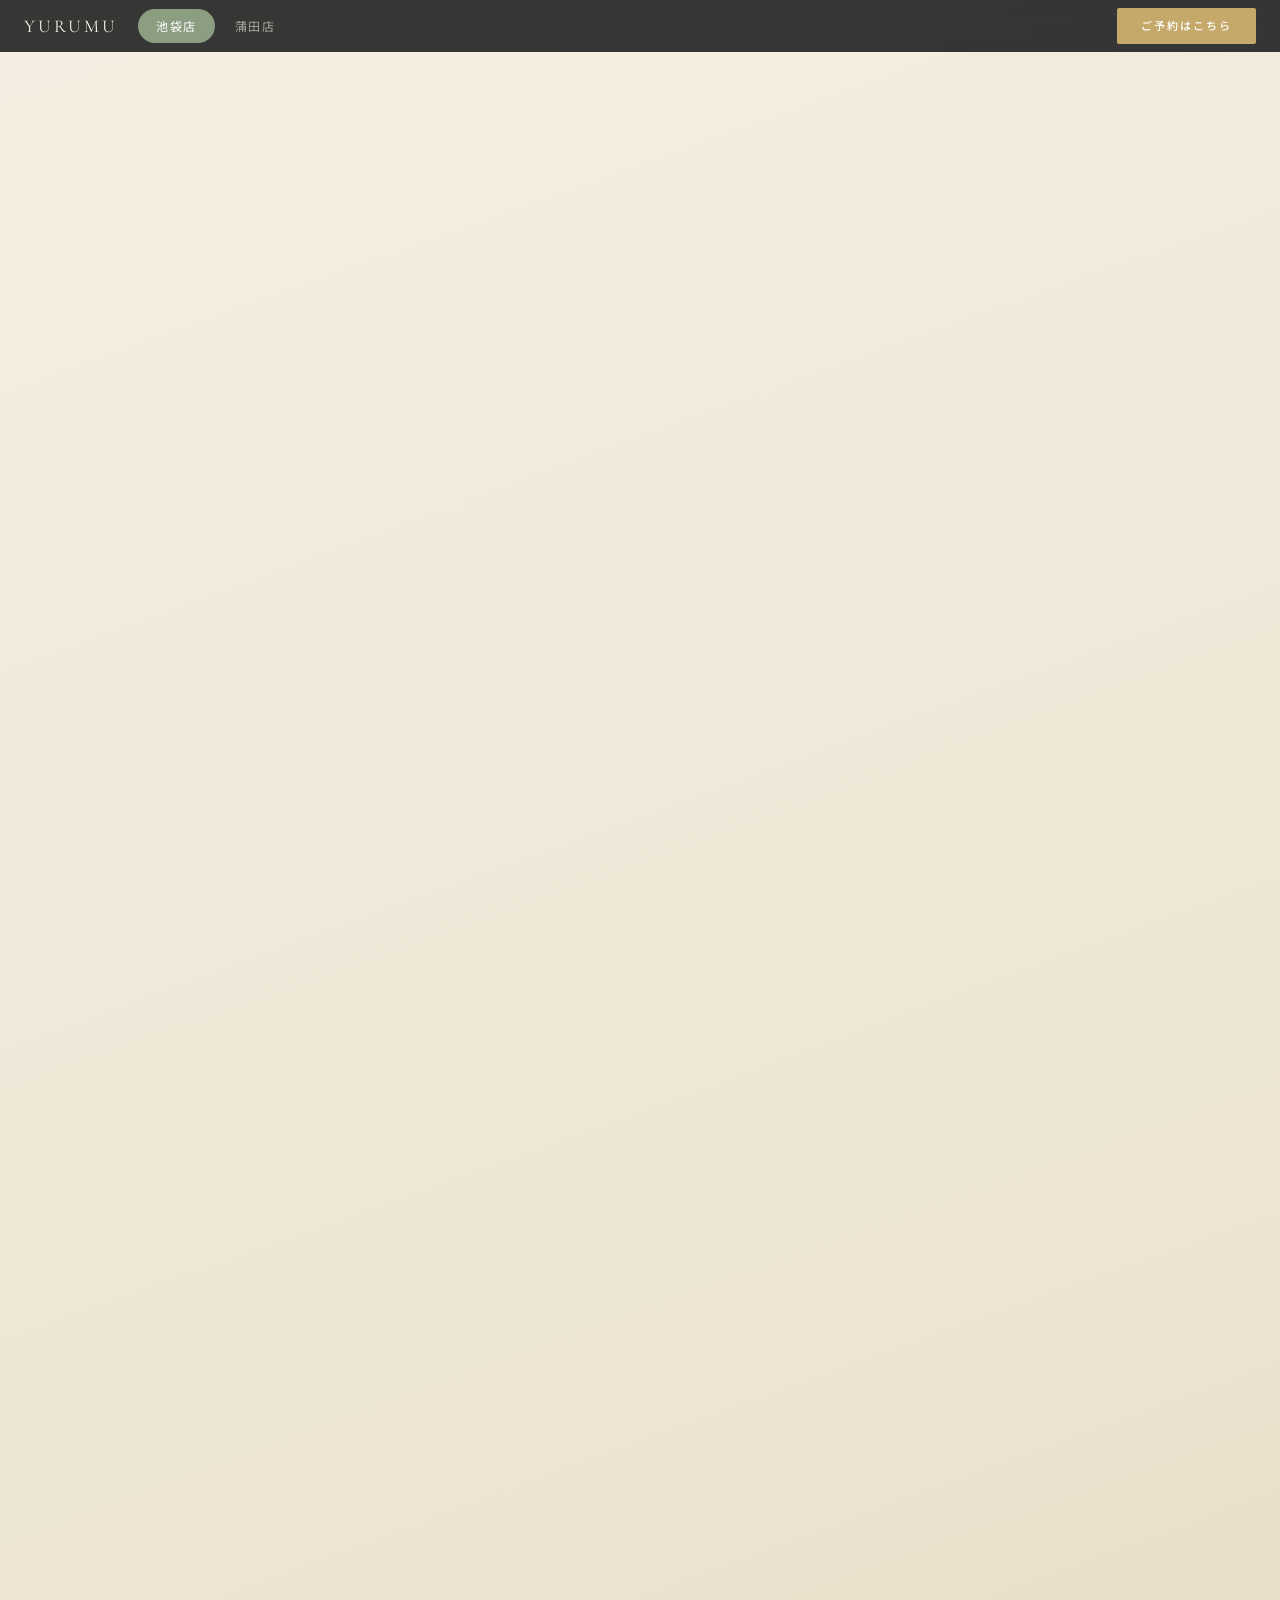
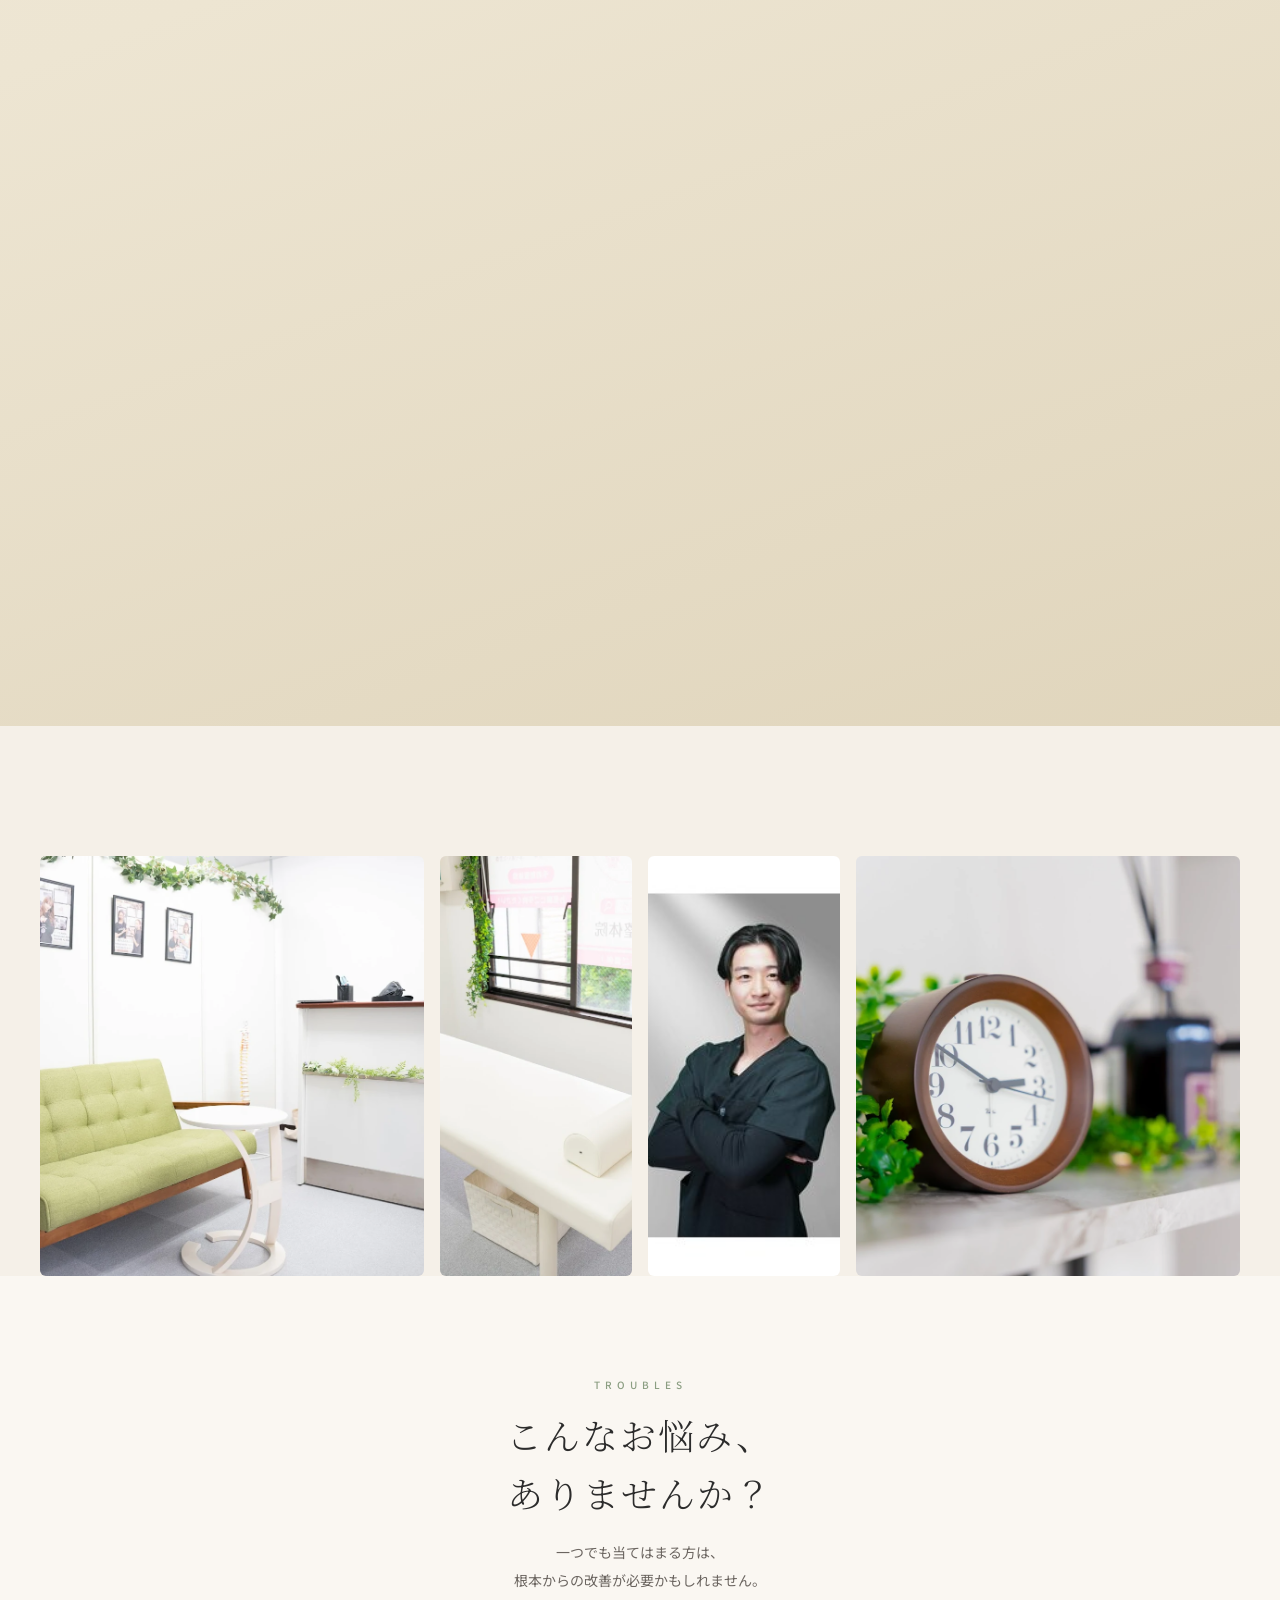
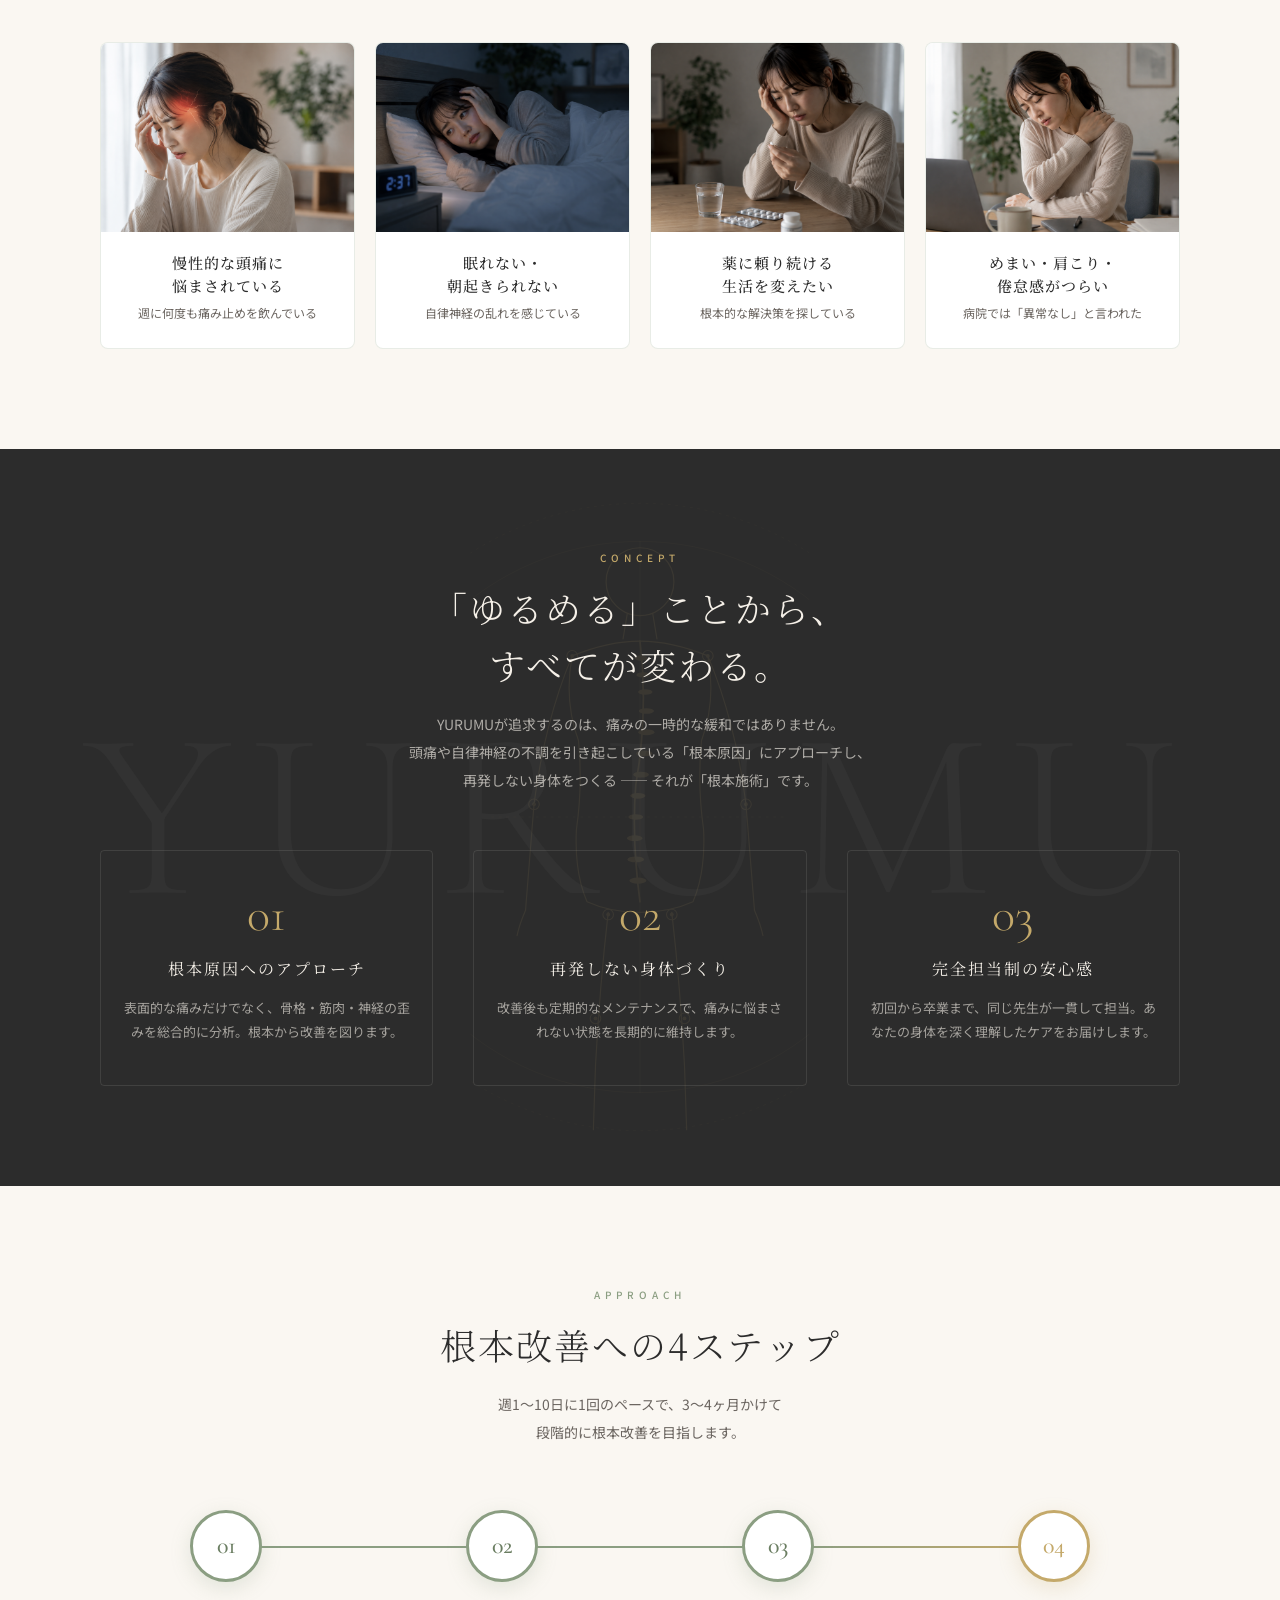
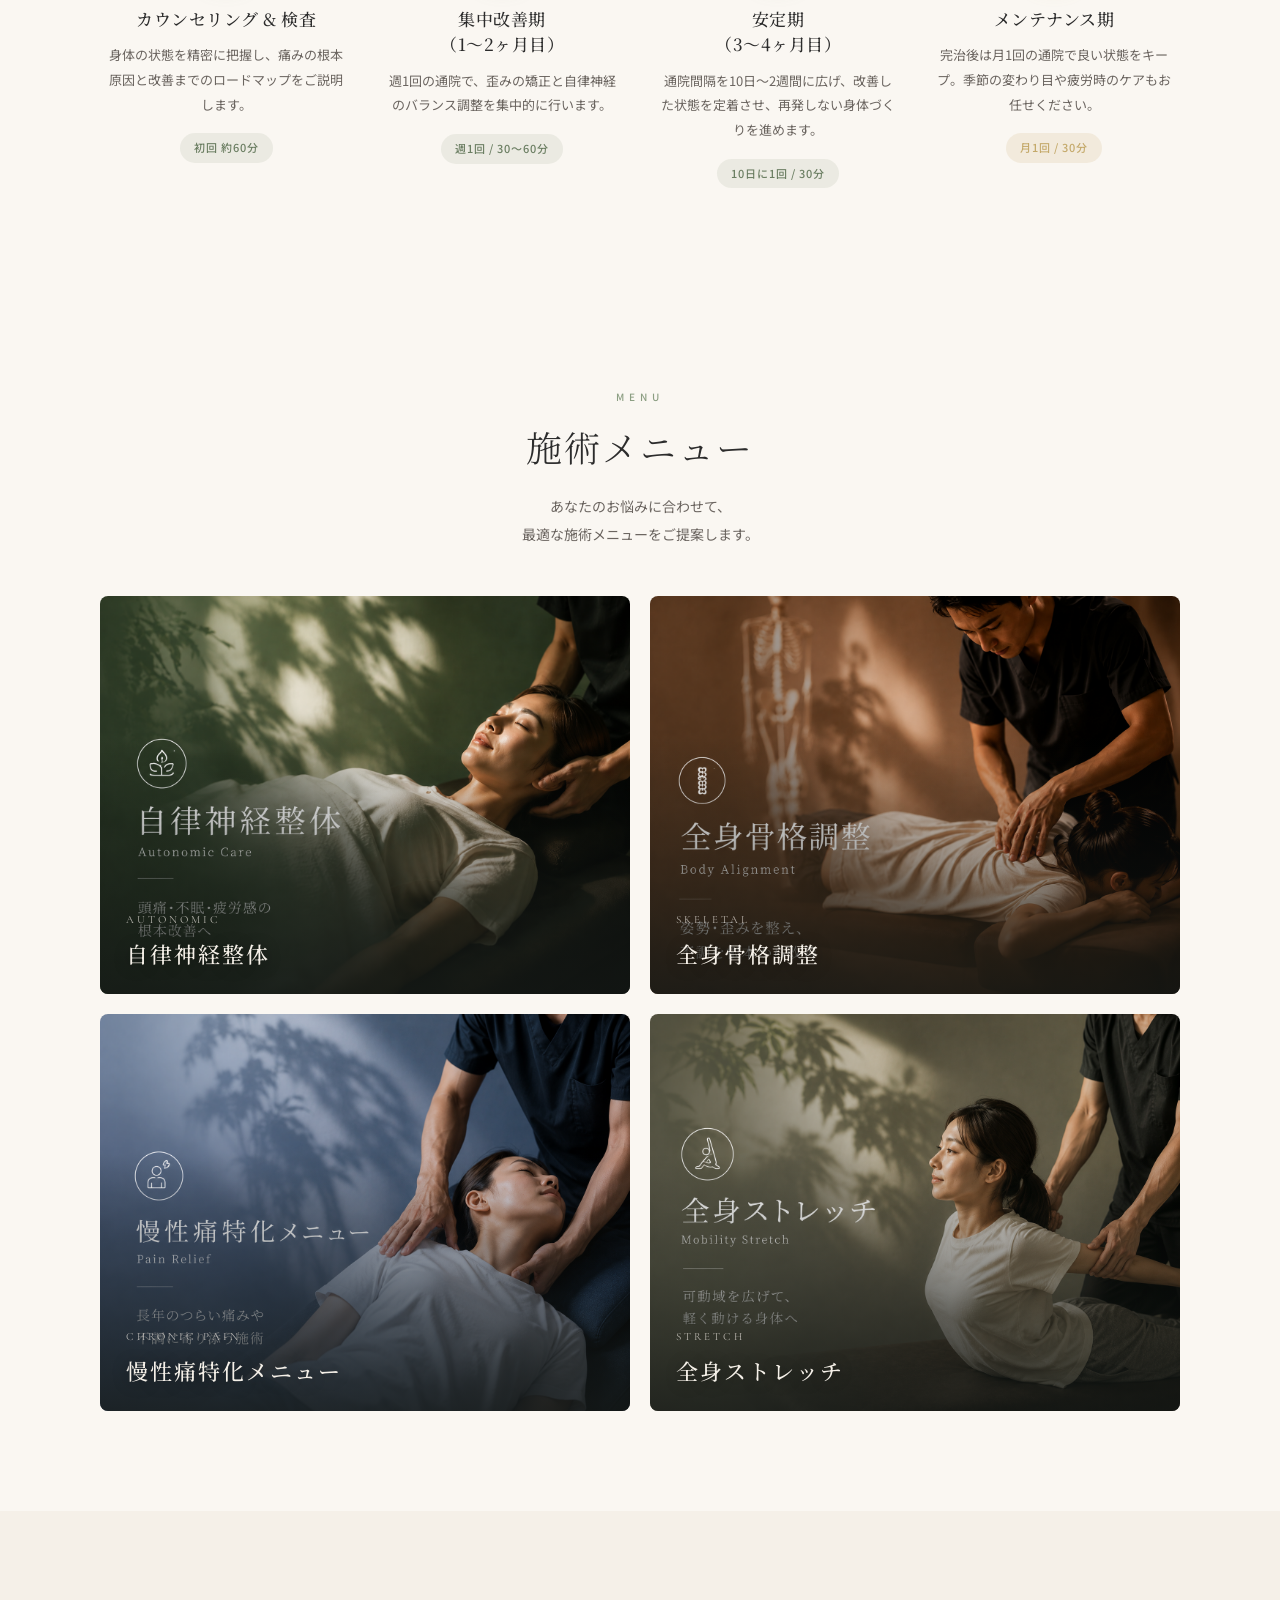
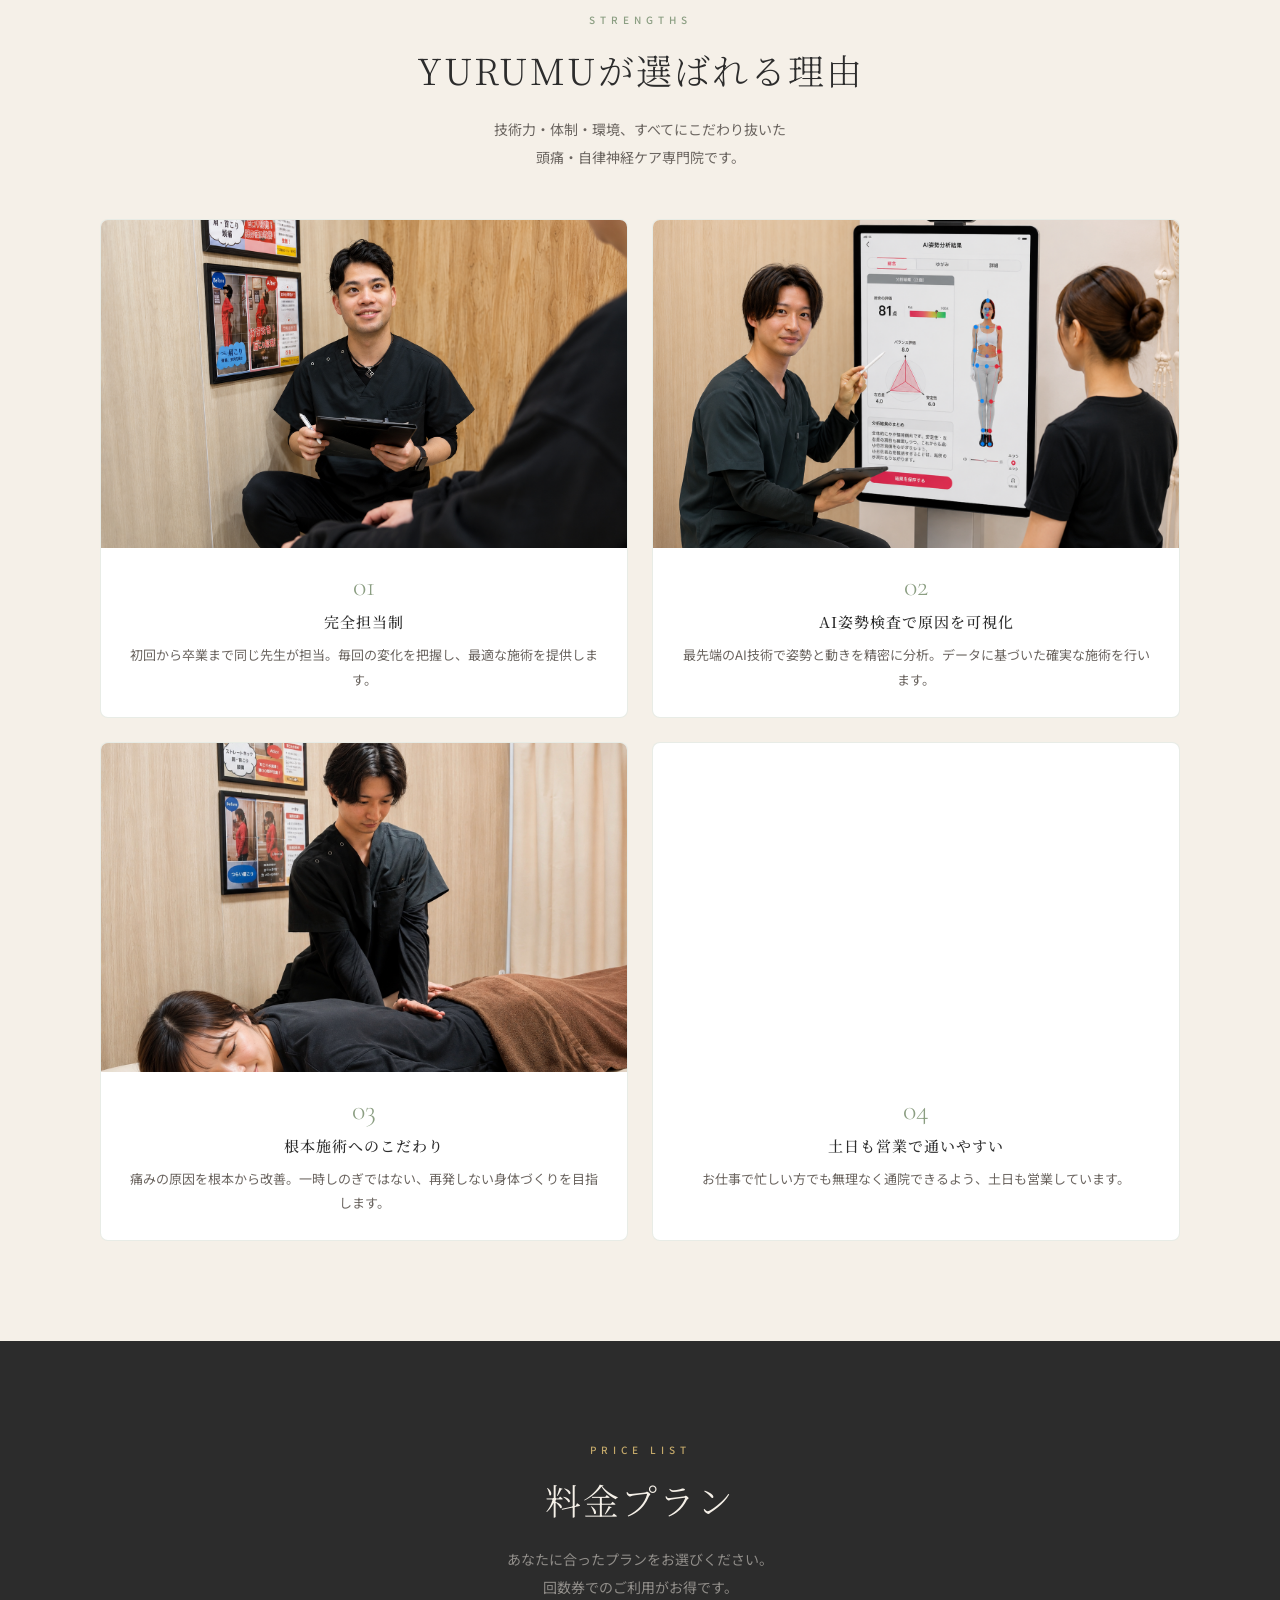
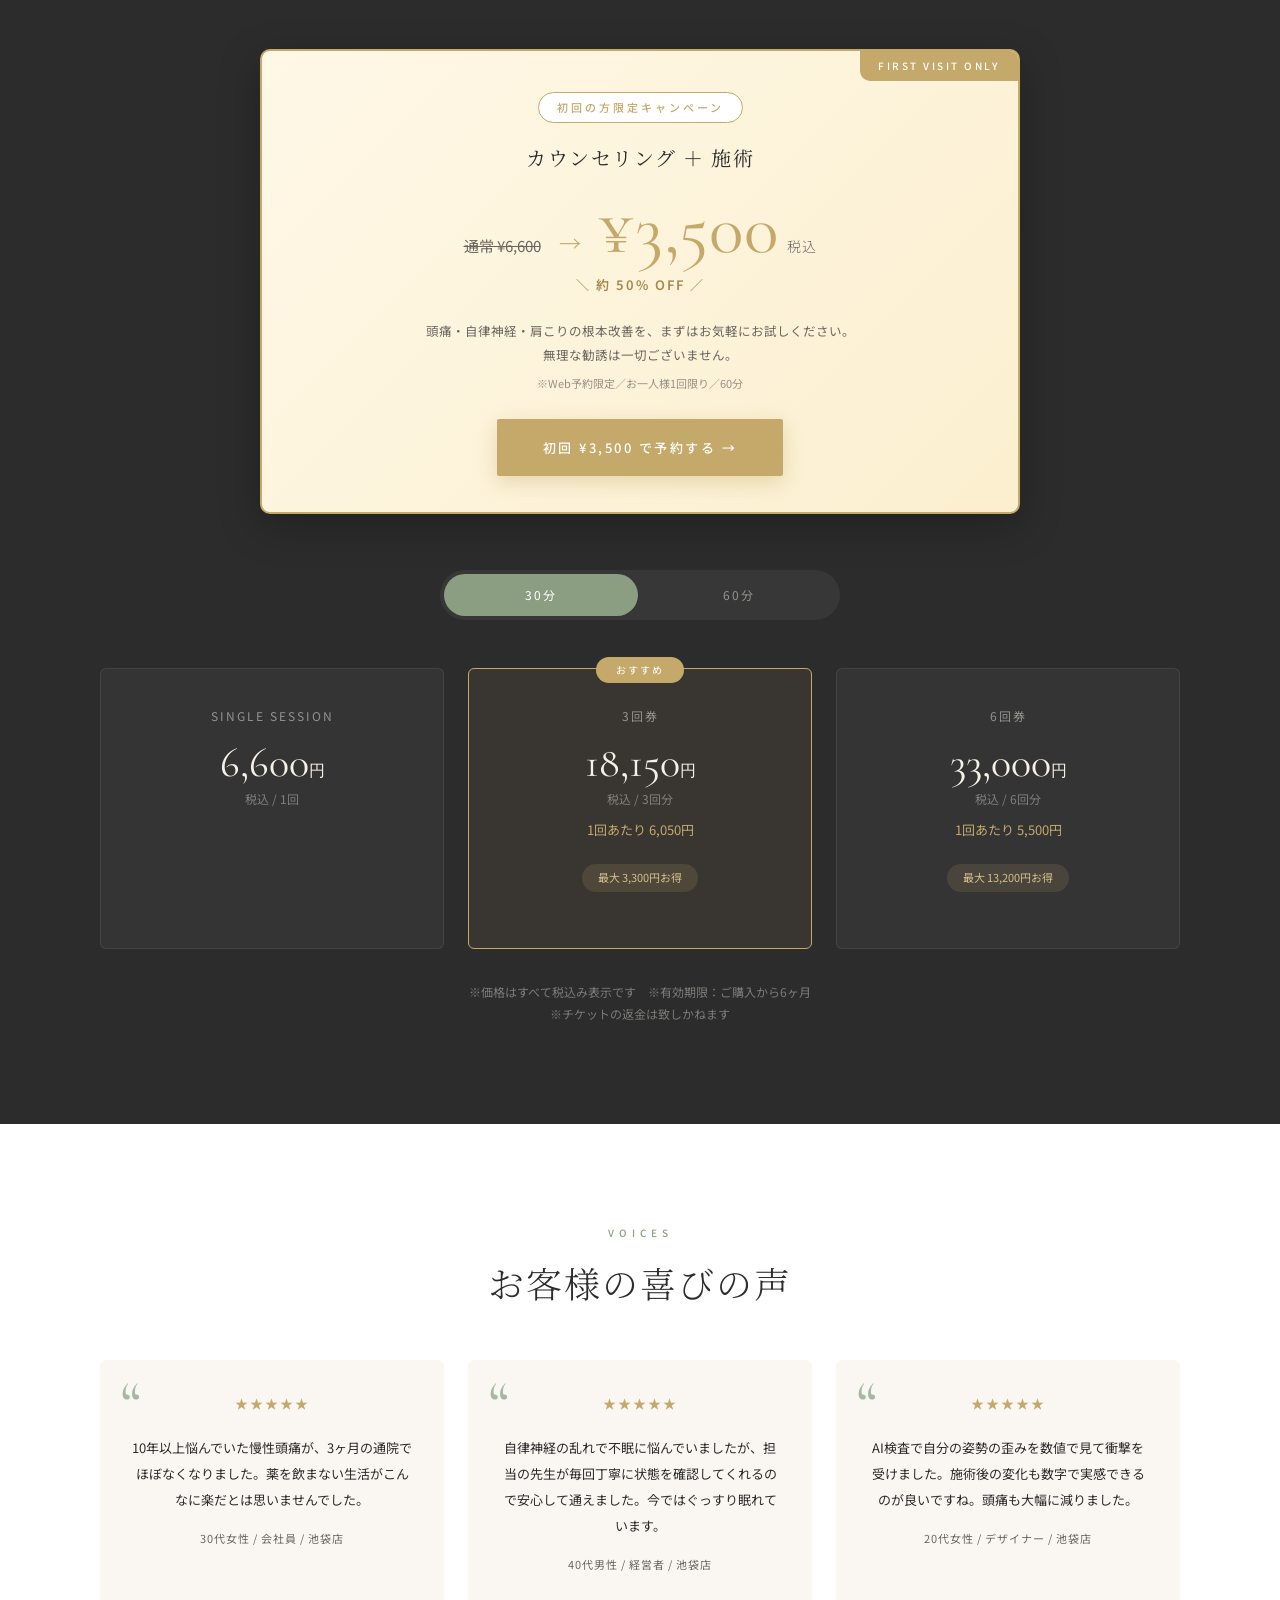
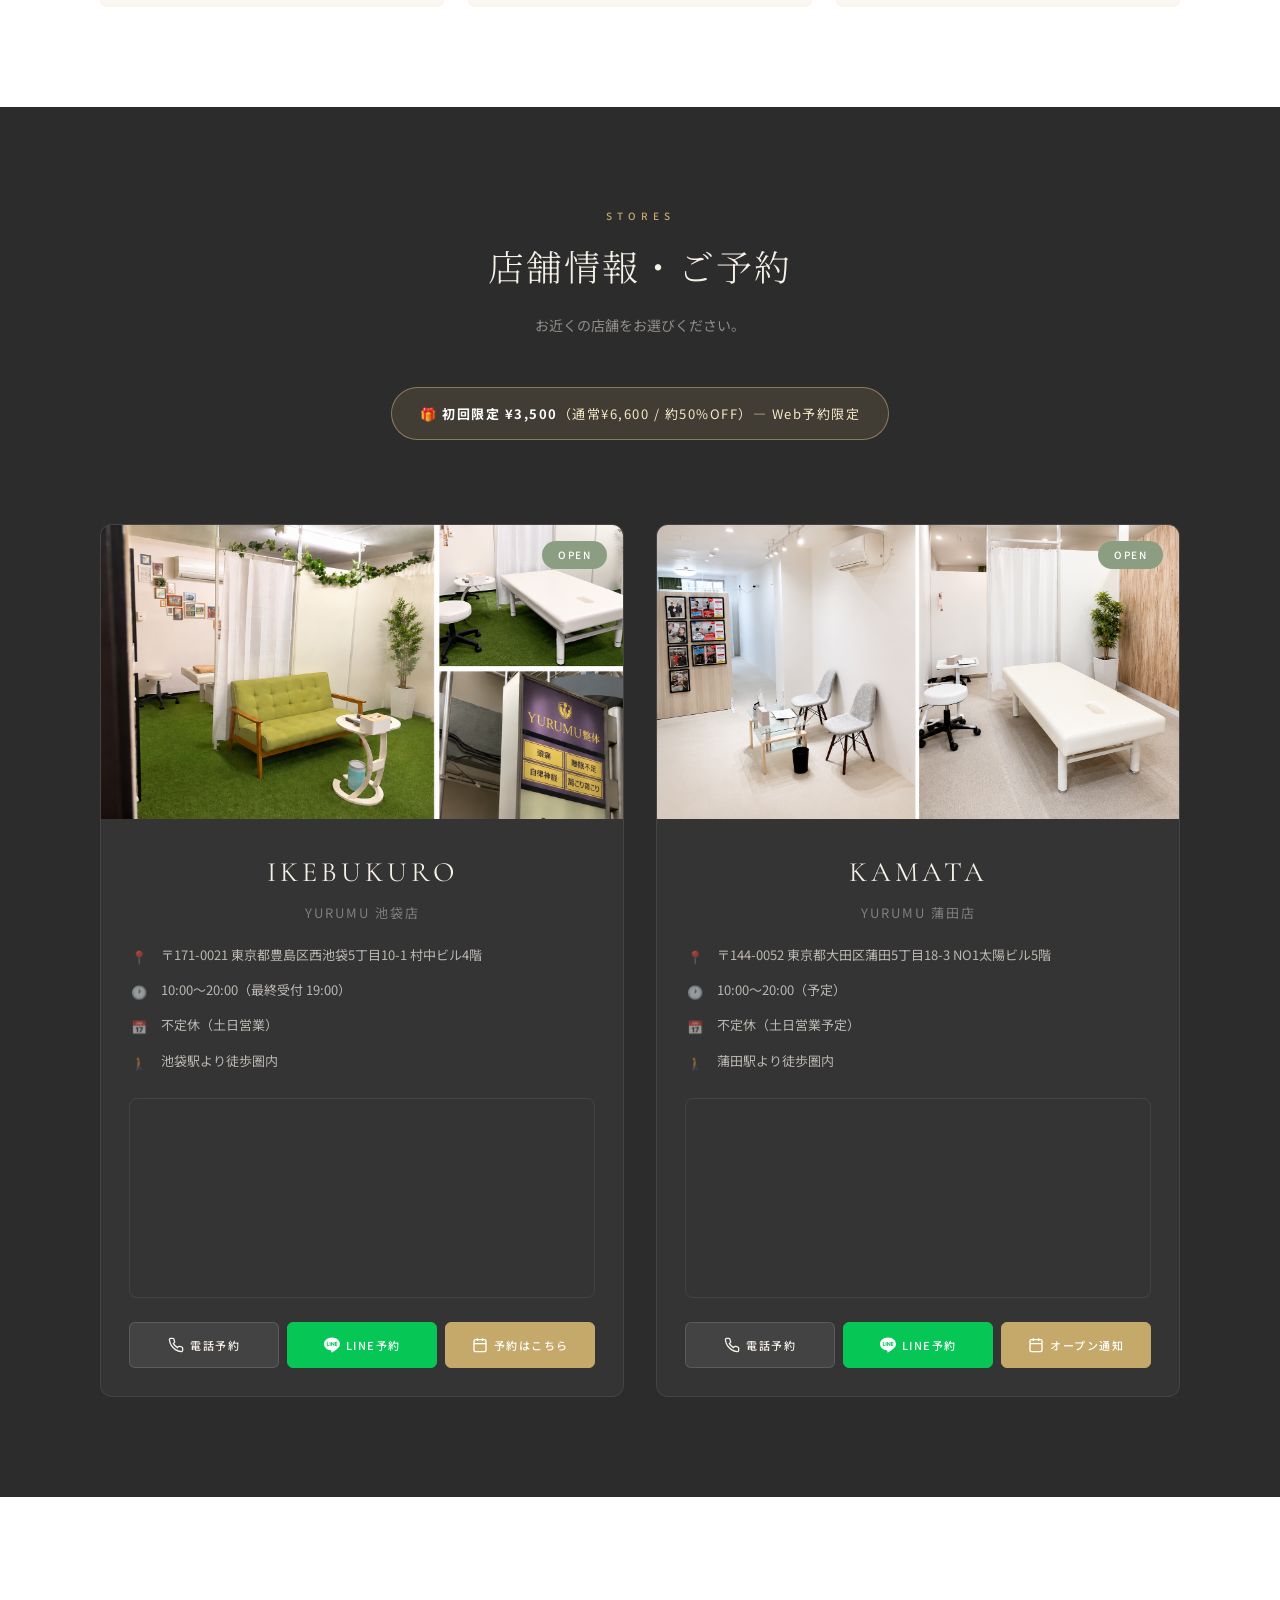
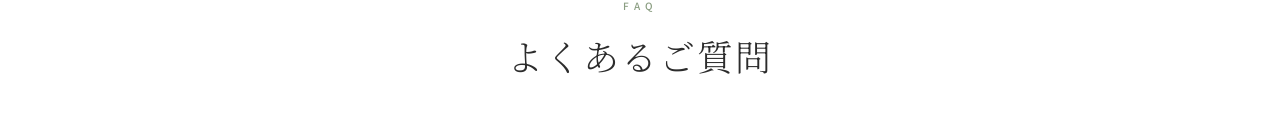
==== index.html @ 246efb25 "Merge pull request #34 from daikiwakabayash/claude/improve-firstview-design-N4R7q Update Ikebukuro 予" ====
<!DOCTYPE html>
<html lang="ja">
<head>
<meta charset="UTF-8">
<meta name="viewport" content="width=device-width, initial-scale=1.0">
<title>池袋の整体【YURUMU】頭痛・自律神経・肩こり専門｜池袋・蒲田</title>
<meta name="description" content="池袋の整体院ならYURUMU池袋店。頭痛・自律神経の乱れ・慢性的な肩こり・めまい・不眠を根本から改善する整体専門サロン。西池袋の落ち着いた個室で、ボキボキしないソフトな施術。池袋駅徒歩圏内・土日営業・完全予約制。蒲田店も近日オープン。">
<meta name="keywords" content="池袋 整体,池袋 自律神経 整体,池袋 肩こり 整体,池袋 肩こり,池袋 頭痛 整体,池袋 整体院,西池袋 整体,豊島区 整体,自律神経 整体,頭痛 整体,肩こり 整体,YURUMU,ゆるむ">
<meta name="robots" content="index,follow,max-image-preview:large,max-snippet:-1,max-video-preview:-1">
<meta name="googlebot" content="index,follow">
<meta name="format-detection" content="telephone=no">
<meta name="theme-color" content="#8B9E82">
<meta name="author" content="YURUMU">
<meta name="geo.region" content="JP-13">
<meta name="geo.placename" content="Tokyo, Toshima, Ikebukuro">
<meta name="geo.position" content="35.7322;139.7100">
<meta name="ICBM" content="35.7322, 139.7100">
<link rel="canonical" href="https://daikiwakabayash.github.io/YURUMU/">
<link rel="alternate" hreflang="ja" href="https://daikiwakabayash.github.io/YURUMU/">
<link rel="alternate" hreflang="x-default" href="https://daikiwakabayash.github.io/YURUMU/">

<!-- Open Graph -->
<meta property="og:locale" content="ja_JP">
<meta property="og:type" content="website">
<meta property="og:site_name" content="YURUMU｜頭痛・自律神経・肩こりの根本施術専門">
<meta property="og:title" content="池袋の整体【YURUMU】頭痛・自律神経・肩こり専門｜池袋・蒲田">
<meta property="og:description" content="池袋の整体院ならYURUMU。頭痛・自律神経・肩こりを根本から改善。西池袋の隠れ家サロン、池袋駅徒歩圏内・土日営業・完全予約制。">
<meta property="og:url" content="https://daikiwakabayash.github.io/YURUMU/">
<meta property="og:image" content="https://daikiwakabayash.github.io/YURUMU/images/hero.jpg">
<meta property="og:image:width" content="1920">
<meta property="og:image:height" content="1080">
<meta property="og:image:alt" content="YURUMU 池袋 整体院 - 頭痛・自律神経・肩こりの根本施術">

<!-- Twitter Card -->
<meta name="twitter:card" content="summary_large_image">
<meta name="twitter:title" content="池袋の整体【YURUMU】頭痛・自律神経・肩こり専門">
<meta name="twitter:description" content="池袋の整体院ならYURUMU。頭痛・自律神経・肩こりを根本から改善。池袋駅徒歩圏内・土日営業・完全予約制。">
<meta name="twitter:image" content="https://daikiwakabayash.github.io/YURUMU/images/hero.jpg">

<script>
/* 初期表示時の不要な自動スクロールを抑止（URLの#anchorとブラウザのスクロール復元を無効化） */
if('scrollRestoration' in history)history.scrollRestoration='manual';
if(location.hash)history.replaceState(null,'',location.pathname+location.search);
</script>
<link rel="preconnect" href="https://fonts.googleapis.com">
<link rel="preconnect" href="https://fonts.gstatic.com" crossorigin>
<link href="https://fonts.googleapis.com/css2?family=Cormorant+Garamond:ital,wght@0,300;0,400;0,500;0,600;1,300;1,400&family=Noto+Serif+JP:wght@200;300;400;500;600&family=Noto+Sans+JP:wght@300;400;500;600&display=swap" rel="stylesheet">
<!-- ヒーロー画像の早期読み込み（モバイルは縦長版、PCは横長版） -->
<link rel="preload" as="image" href="images/hero-mobile.jpg" media="(max-width: 768px)" fetchpriority="high">
<link rel="preload" as="image" href="images/hero.jpg" media="(min-width: 769px)" fetchpriority="high">

<!-- Structured Data: WebSite -->
<script type="application/ld+json">
{
  "@context": "https://schema.org",
  "@type": "WebSite",
  "name": "YURUMU｜頭痛・自律神経・肩こり整体専門",
  "alternateName": "ゆるむ",
  "url": "https://daikiwakabayash.github.io/YURUMU/",
  "inLanguage": "ja",
  "description": "池袋・蒲田で頭痛・自律神経・肩こりを根本から改善する整体専門サロン。",
  "publisher": {
    "@type": "Organization",
    "name": "YURUMU",
    "url": "https://daikiwakabayash.github.io/YURUMU/",
    "logo": {
      "@type": "ImageObject",
      "url": "https://daikiwakabayash.github.io/YURUMU/images/hero.jpg"
    }
  }
}
</script>

<!-- Structured Data: Organization with Multiple Locations -->
<script type="application/ld+json">
{
  "@context": "https://schema.org",
  "@type": "Organization",
  "name": "YURUMU",
  "alternateName": "ゆるむ",
  "url": "https://daikiwakabayash.github.io/YURUMU/",
  "logo": "https://daikiwakabayash.github.io/YURUMU/images/hero.jpg",
  "description": "頭痛・自律神経・肩こり専門の整体院。池袋・蒲田で完全予約制のソフト整体を提供。",
  "location": [
    {
      "@type": "MedicalBusiness",
      "@id": "https://daikiwakabayash.github.io/YURUMU/stores/ikebukuro.html#business",
      "name": "YURUMU 池袋店",
      "image": "https://daikiwakabayash.github.io/YURUMU/images/store-ikebukuro.jpg",
      "url": "https://daikiwakabayash.github.io/YURUMU/stores/ikebukuro.html",
      "telephone": "+81-3-1234-5678",
      "priceRange": "¥6,600〜¥66,000",
      "address": {
        "@type": "PostalAddress",
        "streetAddress": "西池袋5丁目10-1 村中ビル4階",
        "addressLocality": "豊島区",
        "addressRegion": "東京都",
        "postalCode": "171-0021",
        "addressCountry": "JP"
      },
      "geo": {
        "@type": "GeoCoordinates",
        "latitude": 35.7322,
        "longitude": 139.7100
      },
      "openingHoursSpecification": [
        {
          "@type": "OpeningHoursSpecification",
          "dayOfWeek": ["Monday","Tuesday","Wednesday","Thursday","Friday","Saturday","Sunday"],
          "opens": "10:00",
          "closes": "20:00"
        }
      ],
      "areaServed": ["池袋","西池袋","東池袋","豊島区","東京都"],
      "knowsAbout": ["整体","自律神経整体","頭痛整体","肩こり整体","骨格調整","慢性痛","めまい","不眠"]
    },
    {
      "@type": "MedicalBusiness",
      "@id": "https://daikiwakabayash.github.io/YURUMU/#kamata",
      "name": "YURUMU 蒲田店",
      "image": "https://daikiwakabayash.github.io/YURUMU/images/store-kamata.jpg",
      "url": "https://daikiwakabayash.github.io/YURUMU/#store-kamata",
      "telephone": "+81-3-1234-5679",
      "priceRange": "¥6,600〜¥66,000",
      "address": {
        "@type": "PostalAddress",
        "streetAddress": "蒲田5丁目18-3 NO1太陽ビル5階",
        "addressLocality": "大田区",
        "addressRegion": "東京都",
        "postalCode": "144-0052",
        "addressCountry": "JP"
      },
      "openingHoursSpecification": [
        {
          "@type": "OpeningHoursSpecification",
          "dayOfWeek": ["Monday","Tuesday","Wednesday","Thursday","Friday","Saturday","Sunday"],
          "opens": "10:00",
          "closes": "20:00"
        }
      ],
      "areaServed": ["蒲田","大田区","東京都"],
      "knowsAbout": ["整体","自律神経整体","頭痛整体","肩こり整体","骨格調整"]
    }
  ]
}
</script>

<!-- Structured Data: FAQPage -->
<script type="application/ld+json">
{
  "@context": "https://schema.org",
  "@type": "FAQPage",
  "mainEntity": [
    {"@type":"Question","name":"池袋でおすすめの整体はどこですか？","acceptedAnswer":{"@type":"Answer","text":"YURUMU池袋店は西池袋の落ち着いた完全個室で、頭痛・自律神経・肩こりを専門に根本改善を行う整体院です。池袋駅から徒歩圏内、土日も営業しております。"}},
    {"@type":"Question","name":"初回限定¥3,500のキャンペーンとはどんな内容ですか？","acceptedAnswer":{"@type":"Answer","text":"初めてご来店される方限定で、カウンセリング＋施術一式（60分相当）が、通常¥6,600のところ約50%OFFの¥3,500（税込）でご体験いただけます。Web予約限定・お一人様1回限り。無理な勧誘は一切ありません。"}},
    {"@type":"Question","name":"どのくらいで効果を実感できますか？","acceptedAnswer":{"@type":"Answer","text":"個人差はありますが、多くの方が3〜5回目の施術で変化を感じられています。根本改善には3〜4ヶ月の継続的な通院をおすすめしています。"}},
    {"@type":"Question","name":"施術に痛みはありますか？","acceptedAnswer":{"@type":"Answer","text":"身体に負担の少ないソフトな施術を行います。強い力で押したりボキボキしたりすることはありませんのでご安心ください。"}},
    {"@type":"Question","name":"予約は取りやすいですか？","acceptedAnswer":{"@type":"Answer","text":"完全予約制で、土日も営業しておりますので、お仕事帰りや休日にも通いやすい環境を整えています。LINEから簡単にご予約いただけます。"}},
    {"@type":"Question","name":"どのくらいの頻度で通えばいいですか？","acceptedAnswer":{"@type":"Answer","text":"集中改善期は週1回、安定期は10日〜2週間に1回が目安です。完治後は月1回程度のメンテナンス通院をおすすめしています。"}},
    {"@type":"Question","name":"回数券の有効期限はありますか？","acceptedAnswer":{"@type":"Answer","text":"ご購入日から6ヶ月間有効です。3〜4ヶ月の改善プランに十分対応できる期間設定となっています。"}},
    {"@type":"Question","name":"AI姿勢検査とは何ですか？","acceptedAnswer":{"@type":"Answer","text":"最先端のAI技術を使い、姿勢や身体の動きを精密に数値化する検査です。目視では分からない微細な歪みも検出でき、施術前後の変化を客観的に確認できます。"}}
  ]
}
</script>
<style>
*,*::before,*::after{margin:0;padding:0;box-sizing:border-box}
:root{--cream:#F5F0E8;--cream-light:#FAF7F2;--sage:#8B9E82;--sage-dark:#6B7E62;--sage-light:#A8B8A0;--charcoal:#2C2C2C;--warm-gray:#6B6560;--gold:#C4A96A;--gold-light:#D4BE8A;--white:#FFFFFF;--text-primary:#2C2C2C;--text-secondary:#6B6560;--border-light:rgba(139,158,130,.2)}
html{scroll-behavior:smooth;font-size:16px}
body{font-family:'Noto Sans JP','Hiragino Kaku Gothic ProN',sans-serif;color:var(--text-primary);background:var(--cream);line-height:1.8;-webkit-font-smoothing:antialiased;overflow-x:hidden}
img{max-width:100%;display:block}a{text-decoration:none;color:inherit}

.store-bar{position:fixed;top:0;left:0;right:0;z-index:1000;background:rgba(44,44,44,.95);backdrop-filter:blur(12px);padding:0 24px;height:52px;display:flex;align-items:center;justify-content:space-between}
.store-bar__left{display:flex;align-items:center;gap:20px}
.store-bar__logo{font-family:'Cormorant Garamond',serif;font-size:18px;font-weight:400;color:var(--cream);letter-spacing:3px}
.store-tabs{display:flex;gap:2px}
.store-tab{padding:6px 18px;font-size:12px;letter-spacing:1.5px;color:rgba(245,240,232,.6);cursor:pointer;border-radius:20px;transition:all .3s}
.store-tab.active{background:var(--sage);color:var(--white)}
.store-tab:hover:not(.active){color:var(--cream)}
.store-bar__cta{padding:8px 24px;background:var(--gold);color:var(--white);font-size:11px;letter-spacing:2px;border-radius:2px;cursor:pointer;transition:all .3s;font-weight:500}
.store-bar__cta:hover{background:var(--gold-light)}

.hero{min-height:100vh;display:flex;align-items:center;justify-content:center;position:relative;padding:100px 24px 80px;overflow:hidden;background:linear-gradient(160deg,#1a1e1b 0%,#2c332d 45%,#3a4238 100%)}
.hero__bg{position:absolute;inset:0;z-index:0}
.hero__bg img{width:100%;height:100%;object-fit:cover}
.hero__bg::after{content:'';position:absolute;inset:0;background:linear-gradient(180deg,rgba(20,24,22,.45) 0%,rgba(20,24,22,.55) 50%,rgba(20,24,22,.75) 100%)}
.hero::before{content:'';position:absolute;top:-20%;right:-10%;width:600px;height:600px;border-radius:50%;background:radial-gradient(circle,rgba(168,184,160,.18) 0%,transparent 70%);pointer-events:none;z-index:1}
.hero::after{content:'';position:absolute;bottom:-10%;left:-5%;width:400px;height:400px;border-radius:50%;background:radial-gradient(circle,rgba(212,190,138,.12) 0%,transparent 70%);pointer-events:none;z-index:1}
.hero__inner{max-width:900px;text-align:center;position:relative;z-index:2}
.hero__badge{display:inline-block;padding:7px 28px;border:1px solid rgba(255,255,255,.35);border-radius:30px;font-size:11px;letter-spacing:3px;color:rgba(245,240,232,.9);margin-bottom:36px;opacity:0;animation:fadeUp .8s .3s forwards;backdrop-filter:blur(8px);-webkit-backdrop-filter:blur(8px);background:rgba(255,255,255,.06)}
.hero__brand{font-family:'Cormorant Garamond',serif;font-size:clamp(72px,14vw,160px);font-weight:300;letter-spacing:10px;color:#F5F0E8;line-height:1.1;margin-bottom:10px;opacity:0;animation:fadeUp .8s .5s forwards;text-shadow:0 2px 24px rgba(0,0,0,.35)}
.hero__sub{font-family:'Noto Serif JP',serif;font-size:clamp(16px,2.8vw,22px);font-weight:300;letter-spacing:6px;color:rgba(245,240,232,.75);margin-bottom:44px;opacity:0;animation:fadeUp .8s .7s forwards}
.hero__copy{font-family:'Noto Serif JP',serif;font-size:clamp(28px,5vw,48px);font-weight:300;line-height:1.8;color:#F5F0E8;margin-bottom:20px;opacity:0;animation:fadeUp .8s .9s forwards;text-shadow:0 2px 20px rgba(0,0,0,.3)}
.hero__copy em{font-style:normal;color:var(--sage-light);font-weight:500}
.hero__desc{font-size:15px;color:rgba(245,240,232,.8);line-height:2;max-width:600px;margin:0 auto 52px;opacity:0;animation:fadeUp .8s 1.1s forwards}
.hero__ctas{display:flex;gap:16px;justify-content:center;flex-wrap:wrap;opacity:0;animation:fadeUp .8s 1.3s forwards}
.btn-primary{display:inline-flex;align-items:center;gap:8px;padding:18px 52px;background:var(--sage);color:var(--white);font-size:13px;letter-spacing:2px;border-radius:2px;transition:all .4s;font-weight:500}
.btn-primary:hover{background:var(--sage-light);transform:translateY(-2px);box-shadow:0 8px 32px rgba(139,158,130,.45)}
.btn-secondary{display:inline-flex;align-items:center;gap:8px;padding:18px 52px;border:1px solid rgba(245,240,232,.6);color:#F5F0E8;font-size:13px;letter-spacing:2px;border-radius:2px;transition:all .4s;backdrop-filter:blur(4px);-webkit-backdrop-filter:blur(4px)}
.btn-secondary:hover{background:#F5F0E8;color:var(--charcoal);border-color:#F5F0E8}
.hero__scroll{position:absolute;bottom:40px;left:50%;transform:translateX(-50%);display:flex;flex-direction:column;align-items:center;gap:8px;opacity:0;animation:fadeUp .8s 1.6s forwards;z-index:2}
.hero__scroll span{font-size:10px;letter-spacing:3px;color:rgba(245,240,232,.7)}
.scroll-line{width:1px;height:40px;background:linear-gradient(to bottom,rgba(245,240,232,.6),transparent);animation:scrollPulse 2s infinite}

section{padding:100px 24px}
.section-inner{max-width:1080px;margin:0 auto}
.section-label{font-size:10px;letter-spacing:5px;color:var(--sage);text-transform:uppercase;margin-bottom:12px;font-weight:500}
.section-title{font-family:'Noto Serif JP',serif;font-size:clamp(24px,4vw,36px);font-weight:300;line-height:1.6;margin-bottom:16px;letter-spacing:2px}
.section-desc{font-size:14px;color:var(--text-secondary);line-height:2;max-width:600px;margin-bottom:48px}
.section-desc.center{margin-left:auto;margin-right:auto;text-align:center}
.text-center{text-align:center}

/* Gallery */
.gallery{background:var(--cream);padding:80px 24px 0;overflow:hidden}
.gallery__inner{max-width:1200px;margin:0 auto}
.gallery__label{text-align:center;font-size:10px;letter-spacing:5px;color:var(--sage);text-transform:uppercase;margin-bottom:32px;font-weight:500}
.gallery__strip{display:grid;grid-template-columns:2fr 1fr 1fr 2fr;gap:16px;height:420px}
.gallery__item{border-radius:6px;overflow:hidden;position:relative}
.gallery__img{width:100%;height:100%;object-fit:cover;transition:transform .6s}
.gallery__item:hover .gallery__img{transform:scale(1.05)}
.gallery__placeholder{width:100%;height:100%;display:flex;align-items:center;justify-content:center;flex-direction:column;gap:10px;font-size:12px;color:var(--warm-gray);letter-spacing:1px;border:2px dashed rgba(139,158,130,.4);border-radius:6px;transition:all .3s;cursor:default}
.gallery__placeholder:hover{border-color:var(--sage);background:rgba(139,158,130,.06)}
.gallery__placeholder svg{opacity:.4}
.gallery__placeholder .ph-label{font-size:13px;font-weight:500;color:var(--sage-dark);letter-spacing:1.5px}
.gallery__placeholder .ph-size{font-size:10px;color:var(--warm-gray);opacity:.7;letter-spacing:.5px;background:rgba(139,158,130,.1);padding:2px 10px;border-radius:10px}
.gallery__item:nth-child(1){background:linear-gradient(135deg,#d4cfc5,#c8c1b4)}
.gallery__item:nth-child(2){background:linear-gradient(135deg,#c8d4c2,#b8c8b0)}
.gallery__item:nth-child(3){background:linear-gradient(135deg,#d4d0c5,#cac4b6)}
.gallery__item:nth-child(4){background:linear-gradient(135deg,#c2c8c0,#b6bfb2)}

/* Troubles */
.troubles{background:var(--cream-light)}
.troubles__grid{display:grid;grid-template-columns:repeat(4,1fr);gap:20px;margin-top:48px}
.trouble-card{background:var(--white);border-radius:8px;overflow:hidden;border:1px solid var(--border-light);transition:all .4s}
.trouble-card:hover{transform:translateY(-6px);box-shadow:0 16px 40px rgba(0,0,0,.08)}
.trouble-card__img{width:100%;aspect-ratio:4/3;height:auto;overflow:hidden;position:relative}
.trouble-card__img>*,.trouble-card__img img,.trouble-card__img .swap-img,.trouble-card__img-placeholder{width:100%;height:100%;object-fit:cover;object-position:center;display:block}
.trouble-card:hover .trouble-card__img img,.trouble-card:hover .trouble-card__img .swap-img{transform:scale(1.06)}
.trouble-card__img-placeholder{display:flex;flex-direction:column;align-items:center;justify-content:center;gap:8px;font-size:11px;color:var(--white);letter-spacing:1px;border:2px dashed rgba(255,255,255,.35);transition:all .3s;cursor:default}
.trouble-card__img-placeholder:hover{border-color:rgba(255,255,255,.6);background:rgba(255,255,255,.08)}
.trouble-card__img-placeholder .ph-label{font-size:12px;font-weight:500;letter-spacing:1.5px}
.trouble-card__img-placeholder .ph-size{font-size:9px;opacity:.6;background:rgba(255,255,255,.15);padding:2px 8px;border-radius:10px}
.trouble-card:nth-child(1) .trouble-card__img-placeholder{background:linear-gradient(135deg,#8e7c6a,#a08e7c)}
.trouble-card:nth-child(2) .trouble-card__img-placeholder{background:linear-gradient(135deg,#7a8b7a,#8e9e8a)}
.trouble-card:nth-child(3) .trouble-card__img-placeholder{background:linear-gradient(135deg,#8a7e72,#9c8e82)}
.trouble-card:nth-child(4) .trouble-card__img-placeholder{background:linear-gradient(135deg,#7e8a8e,#90a0a4)}
.trouble-card__img-placeholder .ph-icon{font-size:40px;opacity:.6}
.trouble-card__body{padding:20px 20px 24px;text-align:center}
.trouble-card__title{font-family:'Noto Serif JP',serif;font-size:15px;font-weight:500;margin-bottom:6px;letter-spacing:1px;line-height:1.5}
.trouble-card__sub{font-size:12px;color:var(--text-secondary);line-height:1.7}

/* Concept */
.concept{background:var(--charcoal);color:var(--cream);position:relative;overflow:hidden}
.concept::before{content:'YURUMU';position:absolute;top:50%;left:50%;transform:translate(-50%,-50%);font-family:'Cormorant Garamond',serif;font-size:clamp(100px,20vw,240px);font-weight:300;letter-spacing:20px;color:rgba(255,255,255,.03);pointer-events:none;white-space:nowrap;z-index:0}
.concept__skeleton{position:absolute;top:50%;left:50%;transform:translate(-50%,-50%);height:92%;max-height:720px;width:auto;aspect-ratio:320/640;opacity:.09;pointer-events:none;z-index:0;color:var(--gold);stroke:currentColor;fill:currentColor;stroke-linecap:round;stroke-linejoin:round}
.concept__skeleton .figure-line{stroke-width:1.1;fill:none}
.concept__skeleton .figure-spine{stroke-width:1.6;fill:none}
.concept__skeleton .figure-ring{stroke-width:.6;fill:none;opacity:.55}
.concept__skeleton .figure-ring--dashed{stroke-dasharray:2 5}
.concept__skeleton .figure-point{stroke:none}
.concept__skeleton .figure-point--key{r:5;stroke:currentColor;stroke-width:1;fill:none}
.concept__skeleton .figure-point--key-inner{r:1.8;stroke:none}
.concept .section-inner{position:relative;z-index:1}
.concept .section-label{color:var(--gold)}
.concept .section-desc{color:rgba(245,240,232,.65)}
.concept__points{display:grid;grid-template-columns:repeat(3,1fr);gap:40px;margin-top:56px}
.concept__point{text-align:center;padding:40px 20px;border:1px solid rgba(245,240,232,.1);border-radius:4px;transition:all .4s}
.concept__point:hover{border-color:var(--gold);background:rgba(196,169,106,.05)}
.concept__num{font-family:'Cormorant Garamond',serif;font-size:48px;font-weight:300;color:var(--gold);margin-bottom:16px;line-height:1}
.concept__point h4{font-family:'Noto Serif JP',serif;font-size:16px;font-weight:400;margin-bottom:12px;letter-spacing:2px}
.concept__point p{font-size:13px;color:rgba(245,240,232,.6);line-height:1.9}

/* AI */
.ai-section{background:linear-gradient(135deg,#2C2C2C 0%,#3a3a3a 100%);color:var(--cream);position:relative;overflow:hidden}
.ai-section::after{content:'';position:absolute;top:0;right:0;width:50%;height:100%;background:radial-gradient(ellipse at right,rgba(139,158,130,.1),transparent 70%);pointer-events:none}
.ai-section .section-label{color:#7FDBCA}
.ai-card{background:rgba(255,255,255,.05);border:1px solid rgba(255,255,255,.1);border-radius:8px;padding:48px;margin-top:40px;display:grid;grid-template-columns:1fr 1fr;gap:48px;align-items:center}
.ai-card__visual{aspect-ratio:1;background:linear-gradient(135deg,rgba(127,219,202,.15),rgba(139,158,130,.15));border-radius:8px;display:flex;align-items:center;justify-content:center;position:relative;overflow:hidden}
.ai-card__visual::before{content:'';position:absolute;inset:20px;border:1px solid rgba(127,219,202,.3);border-radius:50%;animation:pulse 3s infinite}
.ai-card__visual::after{content:'';position:absolute;inset:50px;border:1px dashed rgba(127,219,202,.2);border-radius:50%;animation:pulse 3s .5s infinite}
.ai-visual__icon{font-size:64px;position:relative;z-index:1}
.ai-card__visual .ai-ph{display:flex;flex-direction:column;align-items:center;gap:10px;position:relative;z-index:1}
.ai-card__visual .ph-label{font-size:13px;font-weight:500;color:rgba(127,219,202,.9);letter-spacing:1.5px}
.ai-card__visual .ph-size{font-size:9px;color:rgba(127,219,202,.5);background:rgba(127,219,202,.12);padding:2px 10px;border-radius:10px}
.ai-card__text h3{font-family:'Noto Serif JP',serif;font-size:22px;font-weight:400;margin-bottom:16px;letter-spacing:1px}
.ai-card__text p{font-size:14px;color:rgba(245,240,232,.65);line-height:2;margin-bottom:12px}
.ai-features{list-style:none;display:flex;flex-direction:column;gap:12px;margin-top:20px}
.ai-features li{display:flex;align-items:center;gap:12px;font-size:13px;color:rgba(245,240,232,.8)}
.ai-features li::before{content:'✓';width:24px;height:24px;background:rgba(127,219,202,.2);border-radius:50%;display:flex;align-items:center;justify-content:center;font-size:11px;color:#7FDBCA;flex-shrink:0}

/* Approach */
.approach{background:var(--cream-light)}
.approach__timeline{display:grid;grid-template-columns:repeat(4,1fr);gap:24px;margin-top:64px;position:relative;align-items:start}
.approach__timeline::before{content:'';position:absolute;top:36px;left:12.5%;right:12.5%;height:2px;background:linear-gradient(to right,var(--sage) 0%,var(--sage) 70%,var(--gold) 100%);z-index:0}
.approach__step{text-align:center;position:relative;z-index:1;padding:0 8px}
.approach__dot{width:72px;height:72px;border-radius:50%;background:var(--white);border:3px solid var(--sage);margin:0 auto 24px;display:flex;align-items:center;justify-content:center;font-family:'Cormorant Garamond',serif;font-size:24px;font-weight:500;color:var(--sage-dark);box-shadow:0 6px 20px rgba(139,158,130,.22);transition:all .4s}
.approach__step:hover .approach__dot{transform:translateY(-3px);box-shadow:0 10px 24px rgba(139,158,130,.3)}
.approach__step:last-child .approach__dot{border-color:var(--gold);color:var(--gold);box-shadow:0 6px 20px rgba(196,169,106,.22)}
.approach__step:last-child:hover .approach__dot{box-shadow:0 10px 24px rgba(196,169,106,.3)}
.approach__step h4{font-family:'Noto Serif JP',serif;font-size:17px;font-weight:500;margin-bottom:12px;color:var(--charcoal);letter-spacing:.5px;line-height:1.5}
.approach__step p{font-size:13px;color:var(--text-secondary);line-height:1.9;margin-bottom:14px}
.approach__step .tag{display:inline-block;padding:5px 14px;background:rgba(139,158,130,.14);color:var(--sage-dark);font-size:11px;letter-spacing:1px;border-radius:20px;font-weight:500}
.approach__step:last-child .tag{background:rgba(196,169,106,.16);color:var(--gold)}

/* Plan */
.menu{background:var(--cream-light)}
.menu__grid{display:grid;grid-template-columns:repeat(2,1fr);gap:20px;margin-top:48px}
.menu-card{position:relative;aspect-ratio:4/3;border-radius:8px;overflow:hidden;cursor:pointer;transition:transform .5s cubic-bezier(.25,.46,.45,.94),box-shadow .5s}
.menu-card:hover{transform:translateY(-4px);box-shadow:0 20px 50px rgba(0,0,0,.25)}
.menu-card__img{position:absolute;inset:0;overflow:hidden}
.menu-card__img>*,.menu-card__img img,.menu-card__img .swap-img,.menu-card__img-placeholder{width:100%;height:100%;object-fit:cover;object-position:center;display:block;transition:transform .8s cubic-bezier(.25,.46,.45,.94)}
.menu-card:hover .menu-card__img>*,.menu-card:hover .menu-card__img img,.menu-card:hover .menu-card__img .swap-img,.menu-card:hover .menu-card__img-placeholder{transform:scale(1.08)}
.menu-card__img-placeholder{display:flex;flex-direction:column;align-items:center;justify-content:center;gap:8px;font-size:11px;color:var(--white);letter-spacing:1px;border:2px dashed rgba(255,255,255,.35)}
.menu-card__img-placeholder .ph-label{font-size:12px;font-weight:500;letter-spacing:1.5px}
.menu-card__img-placeholder .ph-file{font-size:9px;background:rgba(255,255,255,.18);color:rgba(255,255,255,.95);padding:2px 8px;border-radius:10px}
.menu-card__img-placeholder .ph-size{font-size:9px;opacity:.7;background:rgba(255,255,255,.12);padding:2px 8px;border-radius:10px}
.menu-card:nth-child(1) .menu-card__img-placeholder{background:linear-gradient(135deg,#7a8a7a,#8e9e8a)}
.menu-card:nth-child(2) .menu-card__img-placeholder{background:linear-gradient(135deg,#8a7e6a,#9e8e7c)}
.menu-card:nth-child(3) .menu-card__img-placeholder{background:linear-gradient(135deg,#6a7a8a,#7c8e9e)}
.menu-card:nth-child(4) .menu-card__img-placeholder{background:linear-gradient(135deg,#8a8a7a,#9e9e8a)}
.menu-card__overlay{position:absolute;inset:0;background:linear-gradient(to bottom,rgba(20,24,22,0) 35%,rgba(20,24,22,.35) 65%,rgba(20,24,22,.78) 100%);display:flex;flex-direction:column;justify-content:flex-end;align-items:flex-start;padding:24px 26px;pointer-events:none;transition:background .4s}
.menu-card:hover .menu-card__overlay{background:linear-gradient(to bottom,rgba(20,24,22,.08) 25%,rgba(20,24,22,.45) 60%,rgba(20,24,22,.82) 100%)}
.menu-card__eyebrow{font-family:'Cormorant Garamond',serif;font-size:11px;letter-spacing:3px;color:rgba(245,240,232,.7);margin-bottom:8px;text-transform:uppercase}
.menu-card__title{font-family:'Noto Serif JP',serif;font-size:22px;font-weight:500;color:#F5F0E8;letter-spacing:2px;line-height:1.45;text-shadow:0 2px 16px rgba(0,0,0,.45)}

/* Strengths */
.strengths__grid{display:grid;grid-template-columns:repeat(2,1fr);gap:24px;margin-top:48px}
.str-card{background:var(--white);border-radius:8px;overflow:hidden;border:1px solid var(--border-light);transition:all .4s}
.str-card:hover{transform:translateY(-6px);box-shadow:0 16px 40px rgba(0,0,0,.08)}
.str-card__img{width:100%;aspect-ratio:16/10;height:auto;overflow:hidden;position:relative}
.str-card__img>*,.str-card__img img,.str-card__img .swap-img,.str-card__img-placeholder{width:100%;height:100%;object-fit:cover;object-position:center;display:block}
.str-card__img-placeholder{display:flex;flex-direction:column;align-items:center;justify-content:center;gap:8px;font-size:11px;color:var(--white);letter-spacing:1px;border:2px dashed rgba(255,255,255,.35);transition:all .3s;cursor:default}
.str-card__img-placeholder:hover{border-color:rgba(255,255,255,.6);background:rgba(255,255,255,.08)}
.str-card__img-placeholder .ph-label{font-size:12px;font-weight:500;letter-spacing:1.5px}
.str-card__img-placeholder .ph-size{font-size:9px;opacity:.6;background:rgba(255,255,255,.15);padding:2px 8px;border-radius:10px}
.str-card:nth-child(1) .str-card__img-placeholder{background:linear-gradient(135deg,#7a8a7a,#8e9e8a)}
.str-card:nth-child(2) .str-card__img-placeholder{background:linear-gradient(135deg,#8a7e6a,#9e8e7c)}
.str-card:nth-child(3) .str-card__img-placeholder{background:linear-gradient(135deg,#6a7a8a,#7c8e9e)}
.str-card:nth-child(4) .str-card__img-placeholder{background:linear-gradient(135deg,#8a8a7a,#9e9e8a)}
.str-card:nth-child(5) .str-card__img-placeholder{background:linear-gradient(135deg,#7a7a6a,#8e8e7c)}
.str-card:nth-child(6) .str-card__img-placeholder{background:linear-gradient(135deg,#6a8a7a,#7c9e8a)}
.str-card__img img{width:100%;height:100%;object-fit:cover;transition:transform .6s}
.str-card:hover .str-card__img img{transform:scale(1.06)}
.str-card__body{padding:24px}
.str-card__num{font-family:'Cormorant Garamond',serif;font-size:28px;font-weight:300;color:var(--sage);line-height:1;margin-bottom:8px}
.str-card__body h4{font-family:'Noto Serif JP',serif;font-size:15px;font-weight:500;margin-bottom:8px;letter-spacing:1px}
.str-card__body p{font-size:13px;color:var(--text-secondary);line-height:1.9}

/* Supervisors */
.supervisors{background:var(--cream-light)}
.supervisors__grid{display:grid;grid-template-columns:1fr 1fr;gap:40px;margin-top:48px}
.supervisor-card{background:var(--white);border:1px solid var(--border-light);border-radius:8px;overflow:hidden;transition:all .4s}
.supervisor-card:hover{transform:translateY(-4px);box-shadow:0 16px 40px rgba(0,0,0,.06)}
.supervisor__photo{width:100%;aspect-ratio:5/3;height:auto;overflow:hidden;position:relative}
.supervisor__photo>*,.supervisor__photo img,.supervisor__photo .swap-img,.supervisor__photo-placeholder{width:100%;height:100%;object-fit:cover;object-position:center;display:block}
.supervisor__photo-placeholder{display:flex;flex-direction:column;align-items:center;justify-content:center;gap:10px;font-size:12px;color:var(--white);letter-spacing:1px;border:2px dashed rgba(255,255,255,.35);transition:all .3s;cursor:default}
.supervisor__photo-placeholder:hover{border-color:rgba(255,255,255,.6);background:rgba(255,255,255,.08)}
.supervisor__photo-placeholder .ph-label{font-size:12px;font-weight:500;letter-spacing:1.5px}
.supervisor__photo-placeholder .ph-size{font-size:9px;opacity:.6;background:rgba(255,255,255,.15);padding:2px 8px;border-radius:10px}
.supervisor-card:nth-child(1) .supervisor__photo-placeholder{background:linear-gradient(135deg,#8B9E82,#6B7E62)}
.supervisor-card:nth-child(2) .supervisor__photo-placeholder{background:linear-gradient(135deg,#C4A96A,#a08850)}
.supervisor__photo-placeholder .ph-avatar{font-size:56px;opacity:.7}
.supervisor__photo img{width:100%;height:100%;object-fit:cover}
.supervisor__info{padding:28px;text-align:center}
.supervisor__role{font-size:11px;letter-spacing:2px;color:var(--sage);margin-bottom:6px;font-weight:500}
.supervisor__name{font-family:'Noto Serif JP',serif;font-size:20px;font-weight:400;margin-bottom:4px;letter-spacing:2px}
.supervisor__org{font-size:12px;color:var(--text-secondary);margin-bottom:14px}
.supervisor__desc{font-size:13px;color:var(--text-secondary);line-height:1.9;text-align:left}

/* Pricing */
.pricing{background:var(--charcoal);color:var(--cream)}
.pricing .section-label{color:var(--gold)}
.pricing__tabs{display:flex;justify-content:center;gap:4px;margin:40px 0 48px;background:rgba(255,255,255,.05);border-radius:30px;padding:4px;max-width:400px;margin-left:auto;margin-right:auto}
.pricing__tab{flex:1;padding:10px 24px;text-align:center;font-size:12px;letter-spacing:2px;cursor:pointer;border-radius:26px;transition:all .3s;color:rgba(245,240,232,.5)}
.pricing__tab.active{background:var(--sage);color:var(--white)}
.pricing__group{display:none}.pricing__group.active{display:block}
.pricing__cards{display:grid;grid-template-columns:repeat(3,1fr);gap:24px}
.price-card{background:rgba(255,255,255,.04);border:1px solid rgba(255,255,255,.08);border-radius:6px;padding:36px 28px;text-align:center;transition:all .4s;position:relative}
.price-card.recommended{border-color:var(--gold);background:rgba(196,169,106,.08)}
.price-card.recommended::before{content:'おすすめ';position:absolute;top:-12px;left:50%;transform:translateX(-50%);background:var(--gold);color:var(--white);font-size:10px;letter-spacing:2px;padding:4px 20px;border-radius:20px}
.price-card__label{font-size:12px;letter-spacing:2px;color:rgba(245,240,232,.5);margin-bottom:16px}
.price-card__price{font-family:'Cormorant Garamond',serif;font-size:42px;font-weight:400;color:var(--cream);line-height:1;margin-bottom:4px}
.price-card__price span{font-size:16px;font-weight:300}
.price-card__unit{font-size:12px;color:rgba(245,240,232,.4);margin-bottom:8px}
.price-card__per{font-size:13px;color:var(--gold);margin-bottom:20px}
.price-card__save{display:inline-block;padding:4px 16px;background:rgba(196,169,106,.15);color:var(--gold-light);font-size:11px;border-radius:20px;margin-bottom:20px}
.price-card__btn{display:block;padding:14px;background:rgba(255,255,255,.08);color:var(--cream);font-size:12px;letter-spacing:2px;border-radius:2px;transition:all .3s;cursor:pointer;border:1px solid rgba(255,255,255,.12)}
.price-card__btn:hover{background:var(--sage);border-color:var(--sage)}
.price-card.recommended .price-card__btn{background:var(--gold);border-color:var(--gold)}
.price-card.recommended .price-card__btn:hover{background:var(--gold-light)}
.pricing__note{text-align:center;margin-top:32px;font-size:12px;color:rgba(245,240,232,.4);line-height:1.8}

/* First-Visit Offer */
.first-offer{position:relative;max-width:760px;margin:0 auto 56px;padding:40px 28px 36px;background:linear-gradient(135deg,#FFF8E7 0%,#FBEFCF 100%);border:2px solid var(--gold);border-radius:10px;text-align:center;box-shadow:0 12px 40px rgba(0,0,0,.25);overflow:hidden}
.first-offer__ribbon{position:absolute;top:0;right:0;background:var(--gold);color:#fff;font-size:10px;letter-spacing:2.5px;padding:6px 18px;border-bottom-left-radius:10px;font-weight:500}
.first-offer__badge{display:inline-block;background:#fff;border:1px solid var(--gold);color:var(--gold);font-size:11px;letter-spacing:3px;padding:5px 18px;border-radius:30px;margin-bottom:18px;font-weight:500}
.first-offer__title{font-family:'Noto Serif JP',serif;font-size:clamp(16px,2.6vw,20px);font-weight:400;color:var(--charcoal);margin-bottom:18px;letter-spacing:1.5px;line-height:1.7}
.first-offer__prices{display:flex;align-items:baseline;justify-content:center;gap:18px;flex-wrap:wrap;margin-bottom:8px}
.first-offer__strike{font-size:15px;color:var(--warm-gray);text-decoration:line-through}
.first-offer__arrow{font-size:22px;color:var(--gold);font-weight:300}
.first-offer__now{font-family:'Cormorant Garamond',serif;font-size:clamp(48px,9vw,72px);font-weight:400;color:var(--gold);line-height:1;letter-spacing:1px}
.first-offer__now small{font-size:14px;color:var(--warm-gray);font-family:'Noto Sans JP',sans-serif;margin-left:8px;font-weight:300}
.first-offer__off{font-size:13px;color:#A8884C;font-weight:600;letter-spacing:2px;margin-bottom:22px}
.first-offer__note{font-size:12.5px;color:var(--warm-gray);line-height:1.95;margin-bottom:24px}
.first-offer__small{display:block;margin-top:6px;font-size:11px;color:#9A8F84}
.first-offer__cta{display:inline-block;background:var(--gold);color:#fff;font-size:13px;letter-spacing:2.5px;padding:17px 46px;border-radius:2px;font-weight:500;text-decoration:none;transition:all .3s;box-shadow:0 6px 20px rgba(196,169,106,.4)}
.first-offer__cta:hover{background:var(--gold-light);transform:translateY(-2px);box-shadow:0 10px 28px rgba(196,169,106,.55)}
@media (max-width:600px){
  .first-offer{padding:36px 18px 30px;margin-bottom:44px}
  .first-offer__prices{gap:10px}
  .first-offer__arrow{font-size:18px}
}

/* Voices */
.voices{background:var(--white)}
.voices__grid{display:grid;grid-template-columns:repeat(3,1fr);gap:24px;margin-top:48px}
.voice-card{background:var(--cream-light);border-radius:6px;padding:32px;position:relative}
.voice-card::before{content:'\201C';font-family:'Cormorant Garamond',serif;font-size:64px;color:var(--sage-light);position:absolute;top:12px;left:20px;line-height:1}
.voice__stars{color:var(--gold);font-size:13px;letter-spacing:2px;margin-bottom:12px}
.voice__text{font-size:13px;line-height:2;color:var(--text-primary);margin-bottom:16px;padding-top:8px;position:relative;z-index:1}
.voice__attr{font-size:11px;color:var(--text-secondary);letter-spacing:1px}

/* Stores */
.stores{background:var(--charcoal);color:var(--cream)}
.stores .section-label{color:var(--gold)}
.stores__grid{display:grid;grid-template-columns:1fr 1fr;gap:32px;margin-top:48px}
.sv2{background:rgba(255,255,255,.04);border:1px solid rgba(255,255,255,.08);border-radius:12px;overflow:hidden;transition:all .4s}
.sv2:hover{border-color:rgba(255,255,255,.15);box-shadow:0 20px 60px rgba(0,0,0,.3)}
.sv2__hero{position:relative;width:100%;aspect-ratio:16/9;height:auto;overflow:hidden}
.sv2__hero img,.sv2__hero .swap-img,.sv2__hero-ph{width:100%;height:100%;object-fit:cover;object-position:center;display:block}
.sv2__hero-ph{display:flex;flex-direction:column;align-items:center;justify-content:center;gap:10px;font-size:12px;color:rgba(255,255,255,.6);letter-spacing:1px;border:2px dashed rgba(255,255,255,.25);transition:all .3s;cursor:default}
.sv2__hero-ph:hover{border-color:rgba(255,255,255,.5);background:rgba(255,255,255,.06)}
.sv2__hero-ph .ph-label{font-size:13px;font-weight:500;color:rgba(255,255,255,.8);letter-spacing:1.5px}
.sv2__hero-ph .ph-size{font-size:9px;opacity:.5;background:rgba(255,255,255,.1);padding:2px 8px;border-radius:10px}
.sv2:nth-child(1) .sv2__hero-ph{background:linear-gradient(135deg,#5a6a5a,#7a8a7a)}
.sv2:nth-child(2) .sv2__hero-ph{background:linear-gradient(135deg,#6a6050,#8a7a68)}
.sv2__hero img{width:100%;height:100%;object-fit:cover}
.sv2__badge{position:absolute;top:16px;right:16px;padding:5px 16px;border-radius:20px;font-size:10px;letter-spacing:1.5px;font-weight:500}
.sv2__badge.open{background:var(--sage);color:var(--white)}
.sv2__badge.soon{background:var(--gold);color:var(--white)}
.sv2__body{padding:28px}
.sv2__name{font-family:'Cormorant Garamond',serif;font-size:28px;font-weight:400;letter-spacing:4px;margin-bottom:4px;color:var(--cream)}
.sv2__name-jp{font-size:13px;color:rgba(245,240,232,.4);letter-spacing:2px;margin-bottom:20px}
.sv2__info{display:flex;flex-direction:column;gap:12px;margin-bottom:24px}
.sv2__row{display:flex;align-items:flex-start;gap:12px;font-size:13px}
.sv2__row-icon{width:20px;text-align:center;flex-shrink:0;opacity:.5}
.sv2__row-text{color:rgba(245,240,232,.7);line-height:1.6}
.sv2__map{width:100%;height:200px;border-radius:8px;overflow:hidden;margin-bottom:24px;border:1px solid rgba(255,255,255,.08)}
.sv2__map iframe{width:100%;height:100%;border:0}
.sv2__map-ph{width:100%;height:100%;display:flex;align-items:center;justify-content:center;background:rgba(255,255,255,.03);font-size:12px;color:rgba(245,240,232,.3);letter-spacing:1px}
.sv2__ctas{display:grid;grid-template-columns:1fr 1fr 1fr;gap:8px}
.sc-btn{display:flex;align-items:center;justify-content:center;gap:6px;padding:14px 8px;border-radius:6px;font-size:11px;letter-spacing:1.5px;font-weight:500;transition:all .3s;cursor:pointer;text-align:center;line-height:1.3}
.sc-btn.phone{background:rgba(255,255,255,.08);color:var(--cream);border:1px solid rgba(255,255,255,.12)}
.sc-btn.phone:hover{background:rgba(255,255,255,.15)}
.sc-btn.line{background:#06C755;color:var(--white);border:1px solid #06C755}
.sc-btn.line:hover{background:#05b04c}
.sc-btn.reserve{background:var(--gold);color:var(--white);border:1px solid var(--gold)}
.sc-btn.reserve:hover{background:var(--gold-light)}
.sc-btn svg{width:16px;height:16px;flex-shrink:0}

/* FAQ */
.faq{background:var(--white)}
.faq__list{max-width:720px;margin:48px auto 0}
.faq__item{border-bottom:1px solid var(--border-light);padding:24px 0;cursor:pointer}
.faq__q{display:flex;justify-content:space-between;align-items:center;font-family:'Noto Serif JP',serif;font-size:15px;font-weight:400;letter-spacing:1px}
.faq__q::after{content:'+';font-family:'Cormorant Garamond',serif;font-size:24px;color:var(--sage);transition:transform .3s}
.faq__item.open .faq__q::after{transform:rotate(45deg)}
.faq__a{max-height:0;overflow:hidden;transition:max-height .4s ease,padding .4s ease;font-size:14px;color:var(--text-secondary);line-height:2}
.faq__item.open .faq__a{max-height:300px;padding-top:16px}

/* CTA */
.cta{background:linear-gradient(135deg,var(--sage) 0%,var(--sage-dark) 100%);color:var(--white);text-align:center;padding:80px 24px;position:relative;overflow:hidden}
.cta::before{content:'';position:absolute;inset:0;background:radial-gradient(circle at 30% 50%,rgba(255,255,255,.08),transparent 60%);pointer-events:none}
.cta h2{font-family:'Noto Serif JP',serif;font-size:clamp(22px,4vw,32px);font-weight:300;letter-spacing:3px;margin-bottom:16px}
.cta p{font-size:14px;opacity:.8;margin-bottom:40px;line-height:2}
.cta .btn-gold{display:inline-flex;align-items:center;gap:8px;padding:18px 56px;background:var(--gold);color:var(--white);font-size:13px;letter-spacing:3px;border-radius:2px;transition:all .4s;font-weight:500}
.cta .btn-gold:hover{background:var(--gold-light);transform:translateY(-2px);box-shadow:0 8px 32px rgba(0,0,0,.2)}

footer{background:var(--charcoal);color:rgba(245,240,232,.4);text-align:center;padding:48px 24px;border-top:1px solid rgba(255,255,255,.06)}
footer .logo{font-family:'Cormorant Garamond',serif;font-size:24px;color:var(--cream);letter-spacing:6px;margin-bottom:12px;font-weight:300}
footer .tagline{font-size:11px;letter-spacing:3px;margin-bottom:24px}
footer .links{display:flex;justify-content:center;gap:24px;margin-bottom:24px;flex-wrap:wrap}
footer .links a{font-size:12px;transition:color .3s}
footer .links a:hover{color:var(--cream)}
footer .copy{font-size:10px;letter-spacing:1px}

@keyframes fadeUp{from{opacity:0;transform:translateY(24px)}to{opacity:1;transform:translateY(0)}}
@keyframes scrollPulse{0%,100%{opacity:.3}50%{opacity:1}}
@keyframes pulse{0%,100%{transform:scale(1);opacity:.3}50%{transform:scale(1.05);opacity:.6}}
.reveal{opacity:0;transform:translateY(30px);transition:all .8s cubic-bezier(.25,.46,.45,.94)}
.reveal.visible{opacity:1;transform:translateY(0)}

/* ▼ 画像自動スワップ用 共通スタイル（data-image 属性を持つプレースホルダーが対象） */
.swap-img{width:100%;height:100%;object-fit:cover;display:block}
.ph-file{font-family:'Cormorant Garamond',monospace;font-size:10px;letter-spacing:1px;background:rgba(0,0,0,.28);color:rgba(255,255,255,.92);padding:3px 10px;border-radius:10px;font-weight:400;display:inline-block}
.gallery__placeholder .ph-file{background:rgba(139,158,130,.18);color:var(--sage-dark)}
.ai-card__visual .ph-file{background:rgba(127,219,202,.18);color:rgba(127,219,202,.95)}
.hero__bg-placeholder{position:absolute;bottom:120px;left:50%;transform:translateX(-50%);display:flex;align-items:center;gap:10px;padding:9px 18px;border:1px dashed rgba(245,240,232,.32);background:rgba(0,0,0,.32);backdrop-filter:blur(8px);-webkit-backdrop-filter:blur(8px);border-radius:24px;font-size:10px;color:rgba(245,240,232,.7);letter-spacing:1.5px;pointer-events:none;z-index:3;opacity:0;animation:fadeUp .8s 1.5s forwards}
.hero__bg-placeholder .ph-file{font-size:10px;background:rgba(245,240,232,.12);color:rgba(245,240,232,.95);padding:3px 10px;border-radius:10px;letter-spacing:1px}
.hero__bg-placeholder .ph-icon{font-size:13px;opacity:.85}
@media(max-width:768px){.hero__bg-placeholder{bottom:90px;font-size:9px;padding:7px 14px;gap:8px}.hero__bg-placeholder .ph-file{font-size:9px;padding:2px 8px}}
@media(max-width:768px){
  .store-bar{padding:0 12px;height:48px}.store-bar__logo{font-size:14px;letter-spacing:2px}.store-tab{padding:4px 12px;font-size:10px}.store-bar__cta{padding:6px 16px;font-size:10px}
  section{padding:72px 20px}
  .gallery__strip{grid-template-columns:1fr 1fr;height:auto;gap:10px}.gallery__item{height:200px}
  .troubles__grid{grid-template-columns:1fr 1fr;gap:12px}
  .concept__points{grid-template-columns:1fr;gap:20px}
  .approach__timeline{grid-template-columns:1fr;gap:20px;margin-top:40px;max-width:480px;margin-left:auto;margin-right:auto}
  .approach__timeline::before{display:none}
  .approach__step{display:grid;grid-template-columns:56px 1fr;gap:16px;text-align:left;padding:0;position:relative;align-items:start}
  .approach__step:not(:last-child)::after{content:'';position:absolute;left:27px;top:62px;bottom:-20px;width:2px;background:linear-gradient(to bottom,var(--sage),rgba(139,158,130,.3));z-index:0}
  .approach__step:nth-last-child(2)::after{background:linear-gradient(to bottom,var(--sage),var(--gold))}
  .approach__dot{width:56px;height:56px;font-size:18px;margin:0;z-index:1;box-shadow:0 4px 12px rgba(139,158,130,.18)}
  .approach__step-body{padding-top:8px}
  .approach__step h4{margin-bottom:8px;font-size:16px;text-align:left;line-height:1.5;font-weight:500}
  .approach__step h4 br{display:none}
  .approach__step p{font-size:13px;text-align:left;line-height:1.85;margin-bottom:10px;color:var(--text-secondary)}
  .approach__step .tag{font-size:10px;display:inline-block}
  .strengths__grid{grid-template-columns:1fr;gap:20px}
  .voices__grid{grid-template-columns:1fr}
  .pricing__cards{grid-template-columns:1fr}
  .supervisors__grid,.stores__grid{grid-template-columns:1fr}
  .ai-card{grid-template-columns:1fr}.ai-card__visual{max-height:240px}
  .menu__grid{grid-template-columns:1fr 1fr;gap:10px}.menu-card__overlay{padding:16px 14px}.menu-card__title{font-size:15px;letter-spacing:1.5px}.menu-card__eyebrow{font-size:9px;letter-spacing:2px;margin-bottom:5px}
  .hero__ctas{flex-direction:column;align-items:center}.btn-primary,.btn-secondary{width:100%;max-width:300px;justify-content:center}
  .sv2__ctas{grid-template-columns:1fr}.sv2__map{height:160px}
}

/* ▼ ファーストビュー: PC は画像の自然な縦横比で全幅表示（切れない）。
   モバイルは縦の存在感を出すためカバー表示で画面の縦に占有させる。
   どちらもオーバーレイテキスト・装飾は非表示。 */
.hero{min-height:auto;padding:52px 0 0;display:block;background:linear-gradient(160deg,#F5EFE3 0%,#EDE5D2 60%,#E0D5BC 100%);contain:paint}
.hero__inner,.hero__scroll{display:none}
.hero__bg-placeholder{display:none!important}
.hero::before,.hero::after,.hero__bg::after{display:none}
.hero__bg{position:relative;inset:auto}
.hero__bg img,.hero__bg .swap-img{width:100%;height:auto;object-fit:unset;max-width:none;display:block;object-position:initial}

/* picture 要素を block にして子 img の幅 100% を有効化 */
.hero__bg picture{display:block;width:100%}

/* モバイル: 縦長画像（hero-mobile.jpg）を切らずに自然な縦横比で全幅表示 */
@media(max-width:768px){
  .hero{padding-top:48px}
}

/* ▼ 他セクション画像のクロップ基準（モバイル含む） */
.swap-img{object-position:center center}
@media(max-width:480px){
  .gallery__item{height:180px}
}
</style>
</head>
<body>

<!--
  ╔══════════════════════════════════════════════════════════════════╗
  ║  📸 画像の差し込み方（とても簡単です！）                        ║
  ╠══════════════════════════════════════════════════════════════════╣
  ║                                                                  ║
  ║  ★ 作業はこれだけ ★                                            ║
  ║  下のファイル名で images/ フォルダにアップロードするだけ。      ║
  ║  HTMLの編集は一切不要。アップロードした瞬間に自動で表示されます。║
  ║  画像が無い箇所には「ファイル名のヒント」が表示されています。    ║
  ║                                                                  ║
  ║  【ファイル一覧チェックリスト（合計20枚）】                     ║
  ║                                                                  ║
  ║  ◆ ファーストビュー（最も大きく表示・最優先）                   ║
  ║   ✓ images/hero.jpg                          1920×1080 PC用     ║
  ║   ✓ images/hero-mobile.jpg                   1080×1920 スマホ用 ║
  ║                                                                  ║
  ║  ◆ ギャラリー（内装写真・既に配置済み）                         ║
  ║   ✓ images/interior-1.jpg                    800×400             ║
  ║   ✓ images/interior-2.jpg                    400×400             ║
  ║   ✓ images/interior-3.jpg                    400×400             ║
  ║   ✓ images/interior-4.jpg                    800×400             ║
  ║                                                                  ║
  ║  ◆ お悩み（4枚）                                                ║
  ║   □ images/trouble-headache.jpg              400×300             ║
  ║   □ images/trouble-insomnia.jpg              400×300             ║
  ║   □ images/trouble-medicine.jpg              400×300             ║
  ║   □ images/trouble-fatigue.jpg               400×300             ║
  ║                                                                  ║
  ║  ◆ 施術メニュー（4枚）                                          ║
  ║   □ images/menu-autonomic.jpg (自律神経整体)  600×450             ║
  ║   □ images/menu-skeletal.jpg  (全身骨格調整)  600×450             ║
  ║   □ images/menu-chronic.jpg   (慢性痛特化)    600×450             ║
  ║   □ images/menu-stretch.jpg   (全身ストレッチ)600×450             ║
  ║                                                                  ║
  ║  ◆ 選ばれる理由（4枚）                                          ║
  ║   □ images/strength-01.jpg  (担当制)         400×280             ║
  ║   □ images/strength-02.jpg  (AI検査)         400×280             ║
  ║   □ images/strength-03.jpg  (根本施術)       400×280             ║
  ║   □ images/strength-04.jpg  (土日営業)       400×280             ║
  ║                                                                  ║
  ║  ◆ 店舗（2枚）                                                  ║
  ║   □ images/store-ikebukuro.jpg               600×300             ║
  ║   □ images/store-kamata.jpg                  600×300             ║
  ║                                                                  ║
  ║  ※ JPG / PNG / WebP に対応。WebP推奨（軽量＋高画質）           ║
  ║  ※ object-fit:cover で表示されるため、推奨サイズより大きめでもOK║
  ║  ※ 画像名の先頭/末尾は厳密に上のとおりにしてください            ║
  ║                                                                  ║
  ║  【しくみ（参考）】                                             ║
  ║  プレースホルダー側に data-image="ファイル名" が設定されており、 ║
  ║  ページ読み込み時にJSが画像の存在を確認 → あれば自動で<img>に  ║
  ║  置換 → 無ければプレースホルダーをそのまま表示                  ║
  ╚══════════════════════════════════════════════════════════════════╝

  ╔══════════════════════════════════════════════════════════════════╗
  ║  🔗 予約リンクの設定ガイド                                      ║
  ╠══════════════════════════════════════════════════════════════════╣
  ║                                                                  ║
  ║  予約リンクは以下の箇所にあります:                                ║
  ║                                                                  ║
  ║  ■ ナビバー右上「ご予約はこちら」                                ║
  ║    → <a href="#stores" class="store-bar__cta">                    ║
  ║    → #stores のままでOK（店舗セクションへスクロール）            ║
  ║                                                                  ║
  ║  ■ ヒーローセクション「無料相談を予約する」                      ║
  ║    → <a href="#stores" class="btn-primary">                      ║
  ║    → 外部予約サイトにする場合: href="https://予約URL"            ║
  ║                                                                  ║
  ║  ■ 各店舗の予約ボタン（3種類×2店舗）                            ║
  ║    → 電話: href="tel:実際の電話番号" （例: tel:03-1234-5678）    ║
  ║    → LINE: href="https://line.me/R/ti/p/実際のLINE-ID"          ║
  ║           または href="https://lin.ee/xxxxxxx"                   ║
  ║    → 予約: href="https://予約システムのURL"                      ║
  ║           （例: ホットペッパー、EPARK、自社予約ページ等）        ║
  ║                                                                  ║
  ║  ■ 料金プランの「予約する」ボタン（6箇所）                      ║
  ║    → <a href="#stores" class="price-card__btn">                   ║
  ║    → #stores のままでOK、または直接予約URLに変更可               ║
  ║                                                                  ║
  ║  ■ フッター上「店舗を選んで予約する」CTA                        ║
  ║    → <a href="#stores" class="btn-gold">                         ║
  ║                                                                  ║
  ║  【設定例】                                                      ║
  ║  電話番号: href="tel:0312345678"                                 ║
  ║  LINE: href="https://lin.ee/AbCdEfG" target="_blank"             ║
  ║  Web予約: href="https://beauty.hotpepper.jp/xxx" target="_blank" ║
  ╚══════════════════════════════════════════════════════════════════╝
-->

<nav class="store-bar">
  <div class="store-bar__left">
    <div class="store-bar__logo">YURUMU</div>
    <div class="store-tabs">
      <div class="store-tab active" data-store="ikebukuro">池袋店</div>
      <div class="store-tab" data-store="kamata">蒲田店</div>
    </div>
  </div>
  <a href="#stores" class="store-bar__cta">ご予約はこちら</a>
</nav>

<!-- ▼ ファーストビュー背景画像（PC・スマホで自動切替）:
     PC用:    images/hero.jpg          推奨 1920×1080px（横長）
     スマホ用: images/hero-mobile.jpg  推奨 1080×1920px（縦長）
     画面幅 768px 以下でスマホ用画像、それ以上で PC 用画像が自動表示されます -->
<section class="hero" id="top">
  <div class="hero__bg">
    <picture>
      <source media="(max-width: 768px)" srcset="images/hero-mobile.jpg" width="1080" height="1920">
      <img src="images/hero.jpg" width="1920" height="1080" alt="池袋・蒲田の整体院 YURUMU｜頭痛・自律神経・肩こり専門" class="swap-img" fetchpriority="high" decoding="async" onerror="this.style.display='none';document.getElementById('hero-bg-ph').style.display='flex'">
    </picture>
    <div class="hero__bg-placeholder" id="hero-bg-ph" style="display:none">
      <span class="ph-icon">📷</span>
      <span>ヒーロー背景画像</span>
      <span class="ph-file">images/hero.jpg</span>
      <span>推奨 1920×1080</span>
    </div>
  </div>
  <div class="hero__inner">
    <div class="hero__badge">池袋・蒲田の整体｜頭痛・自律神経・肩こり専門</div>
    <h1 class="hero__brand">YURUMU</h1>
    <p class="hero__sub">池袋・蒲田の整体院 ― 根本施術専門</p>
    <h2 class="hero__copy">その頭痛、<em>もう繰り返さない。</em><br>自律神経の根本から、<em>変えていく。</em></h2>
    <p class="hero__desc">池袋・蒲田で<strong>頭痛・自律神経・肩こり</strong>にお悩みの方へ。<br>YURUMUは「根本施術」にこだわる整体専門院。<br>3〜4ヶ月で薬に頼らない身体へ導きます。</p>
    <div class="hero__offer" style="display:inline-block;margin:0 auto 24px;padding:10px 22px;background:rgba(196,169,106,.18);border:1px solid rgba(212,190,138,.7);border-radius:30px;font-size:12px;letter-spacing:2px;color:#F0D9A8;opacity:0;animation:fadeUp .8s 1.2s forwards;backdrop-filter:blur(8px)">
      <span style="color:#fff">初回限定</span> 通常 <span style="text-decoration:line-through;color:rgba(245,240,232,.55)">¥6,600</span> → <strong style="color:#fff;font-size:14px;letter-spacing:1px">¥3,500</strong>（約50%OFF）
    </div>
    <div class="hero__ctas">
      <a href="https://yoberu-git-claude-fix-booking-6aae4d-daikiwakabayashs-projects.vercel.app/book/yurumu-sinnkiyou10" target="_blank" rel="noopener" class="btn-primary">初回¥3,500で予約する →</a>
      <a href="#approach" class="btn-secondary">施術の流れを見る</a>
    </div>
  </div>
  <div class="hero__scroll"><span>SCROLL</span><div class="scroll-line"></div></div>
</section>

<!-- Interior Gallery -->
<section class="gallery">
  <div class="gallery__inner">
    <div class="gallery__label reveal">INTERIOR</div>
    <div class="gallery__strip reveal">
      <!-- ▼ ギャラリー画像: images/interior-1.jpg 〜 interior-4.jpg を差し替えるだけ（既に配置済み） -->
      <div class="gallery__item">
        <img src="images/interior-1.jpg" alt="YURUMU 池袋整体院 受付・待合スペース" class="gallery__img" loading="lazy" decoding="async">
      </div>
      <div class="gallery__item">
        <img src="images/interior-2.jpg" alt="YURUMU 池袋整体院 施術ルーム" class="gallery__img" loading="lazy" decoding="async">
      </div>
      <div class="gallery__item">
        <img src="images/interior-3.jpg" alt="YURUMU 池袋整体院 自律神経カウンセリング" class="gallery__img" loading="lazy" decoding="async">
      </div>
      <div class="gallery__item">
        <img src="images/interior-4.jpg" alt="YURUMU 池袋整体院 個室の雰囲気" class="gallery__img" loading="lazy" decoding="async">
      </div>
    </div>
  </div>
</section>

<!-- Troubles -->
<section class="troubles" id="troubles">
  <div class="section-inner text-center">
    <div class="section-label reveal">TROUBLES</div>
    <h2 class="section-title reveal">こんなお悩み、<br>ありませんか？</h2>
    <p class="section-desc center reveal">一つでも当てはまる方は、<br>根本からの改善が必要かもしれません。</p>
    <!-- ▼ お悩み画像: images/ フォルダに以下の名前でアップロードするだけで自動表示
         trouble-headache.jpg / trouble-insomnia.jpg / trouble-medicine.jpg / trouble-fatigue.jpg -->
    <div class="troubles__grid">
      <div class="trouble-card reveal">
        <div class="trouble-card__img">
          <div class="trouble-card__img-placeholder" data-image="trouble-headache.jpg" data-alt="慢性頭痛のイメージ"><svg width="28" height="28" viewBox="0 0 24 24" fill="none" stroke="currentColor" stroke-width="1.2"><rect x="3" y="3" width="18" height="18" rx="2"/><circle cx="8.5" cy="8.5" r="1.5"/><path d="m21 15-5-5L5 21"/></svg><span class="ph-label">頭痛イメージ写真</span><span class="ph-file">images/trouble-headache.jpg</span><span class="ph-size">推奨: 400×300px</span></div>
        </div>
        <div class="trouble-card__body">
          <div class="trouble-card__title">慢性的な頭痛に<br>悩まされている</div>
          <div class="trouble-card__sub">週に何度も痛み止めを飲んでいる</div>
        </div>
      </div>
      <div class="trouble-card reveal">
        <div class="trouble-card__img">
          <div class="trouble-card__img-placeholder" data-image="trouble-insomnia.jpg" data-alt="不眠のイメージ"><svg width="28" height="28" viewBox="0 0 24 24" fill="none" stroke="currentColor" stroke-width="1.2"><rect x="3" y="3" width="18" height="18" rx="2"/><circle cx="8.5" cy="8.5" r="1.5"/><path d="m21 15-5-5L5 21"/></svg><span class="ph-label">不眠イメージ写真</span><span class="ph-file">images/trouble-insomnia.jpg</span><span class="ph-size">推奨: 400×300px</span></div>
        </div>
        <div class="trouble-card__body">
          <div class="trouble-card__title">眠れない・<br>朝起きられない</div>
          <div class="trouble-card__sub">自律神経の乱れを感じている</div>
        </div>
      </div>
      <div class="trouble-card reveal">
        <div class="trouble-card__img">
          <div class="trouble-card__img-placeholder" data-image="trouble-medicine.jpg" data-alt="薬依存からの脱却イメージ"><svg width="28" height="28" viewBox="0 0 24 24" fill="none" stroke="currentColor" stroke-width="1.2"><rect x="3" y="3" width="18" height="18" rx="2"/><circle cx="8.5" cy="8.5" r="1.5"/><path d="m21 15-5-5L5 21"/></svg><span class="ph-label">薬依存イメージ写真</span><span class="ph-file">images/trouble-medicine.jpg</span><span class="ph-size">推奨: 400×300px</span></div>
        </div>
        <div class="trouble-card__body">
          <div class="trouble-card__title">薬に頼り続ける<br>生活を変えたい</div>
          <div class="trouble-card__sub">根本的な解決策を探している</div>
        </div>
      </div>
      <div class="trouble-card reveal">
        <div class="trouble-card__img">
          <div class="trouble-card__img-placeholder" data-image="trouble-fatigue.jpg" data-alt="肩こり・倦怠感のイメージ"><svg width="28" height="28" viewBox="0 0 24 24" fill="none" stroke="currentColor" stroke-width="1.2"><rect x="3" y="3" width="18" height="18" rx="2"/><circle cx="8.5" cy="8.5" r="1.5"/><path d="m21 15-5-5L5 21"/></svg><span class="ph-label">肩こり・倦怠感イメージ写真</span><span class="ph-file">images/trouble-fatigue.jpg</span><span class="ph-size">推奨: 400×300px</span></div>
        </div>
        <div class="trouble-card__body">
          <div class="trouble-card__title">めまい・肩こり・<br>倦怠感がつらい</div>
          <div class="trouble-card__sub">病院では「異常なし」と言われた</div>
        </div>
      </div>
    </div>
  </div>
</section>

<!-- Concept -->
<section class="concept" id="concept">
  <svg class="concept__skeleton" viewBox="0 0 320 640" aria-hidden="true" xmlns="http://www.w3.org/2000/svg">
    <!-- 装飾リング（ヴィトルウィウス的） -->
    <circle class="figure-ring" cx="160" cy="320" r="260"/>
    <circle class="figure-ring figure-ring--dashed" cx="160" cy="320" r="296"/>
    <line class="figure-ring" x1="160" y1="60" x2="160" y2="580"/>
    <line class="figure-ring figure-ring--dashed" x1="20" y1="320" x2="300" y2="320"/>

    <!-- 頭 -->
    <circle class="figure-line" cx="160" cy="98" r="32"/>
    <!-- 首 -->
    <path class="figure-line" d="M 148 128 L 144 152 M 172 128 L 176 152"/>
    <!-- 肩〜胴体（曲線でしなやかに） -->
    <path class="figure-line" d="M 96 168 Q 130 154 160 154 Q 190 154 224 168 Q 232 210 218 248 Q 214 290 220 332 Q 222 372 210 400 Q 188 410 160 410 Q 132 410 110 400 Q 98 372 100 332 Q 106 290 102 248 Q 88 210 96 168 Z"/>
    <!-- 腕 -->
    <path class="figure-line" d="M 96 168 Q 70 230 60 308 Q 56 360 52 408"/>
    <path class="figure-line" d="M 224 168 Q 250 230 260 308 Q 264 360 268 408"/>
    <!-- 手首・手の示唆 -->
    <path class="figure-line" d="M 52 408 Q 46 422 44 432 M 268 408 Q 274 422 276 432"/>
    <!-- 脚 -->
    <path class="figure-line" d="M 130 410 Q 122 480 118 555 L 116 615"/>
    <path class="figure-line" d="M 190 410 Q 198 480 202 555 L 204 615"/>

    <!-- 脊椎 -->
    <path class="figure-spine" d="M 160 154 Q 168 220 156 290 Q 152 340 160 400"/>

    <!-- 脊椎の椎骨（楕円で表現） -->
    <ellipse cx="161" cy="170" rx="6" ry="2.5" stroke="none"/>
    <ellipse cx="163" cy="186" rx="6.4" ry="2.5" stroke="none"/>
    <ellipse cx="165" cy="202" rx="6.8" ry="2.6" stroke="none"/>
    <ellipse cx="166" cy="220" rx="7.2" ry="2.7" stroke="none"/>
    <ellipse cx="166" cy="240" rx="7.6" ry="2.8" stroke="none"/>
    <ellipse cx="164" cy="260" rx="7.6" ry="2.8" stroke="none"/>
    <ellipse cx="161" cy="280" rx="7.4" ry="2.8" stroke="none"/>
    <ellipse cx="158" cy="300" rx="7.2" ry="2.7" stroke="none"/>
    <ellipse cx="156" cy="320" rx="7" ry="2.6" stroke="none"/>
    <ellipse cx="155" cy="340" rx="7.4" ry="2.7" stroke="none"/>
    <ellipse cx="156" cy="360" rx="7.8" ry="2.8" stroke="none"/>
    <ellipse cx="158" cy="380" rx="8" ry="2.9" stroke="none"/>

    <!-- 主要関節（ダブルサークル：外輪+内点） -->
    <circle class="figure-point figure-point--key" cx="96" cy="168"/>
    <circle class="figure-point figure-point--key-inner" cx="96" cy="168"/>
    <circle class="figure-point figure-point--key" cx="224" cy="168"/>
    <circle class="figure-point figure-point--key-inner" cx="224" cy="168"/>
    <circle class="figure-point figure-point--key" cx="60" cy="308"/>
    <circle class="figure-point figure-point--key-inner" cx="60" cy="308"/>
    <circle class="figure-point figure-point--key" cx="260" cy="308"/>
    <circle class="figure-point figure-point--key-inner" cx="260" cy="308"/>
    <circle class="figure-point figure-point--key" cx="130" cy="412"/>
    <circle class="figure-point figure-point--key-inner" cx="130" cy="412"/>
    <circle class="figure-point figure-point--key" cx="190" cy="412"/>
    <circle class="figure-point figure-point--key-inner" cx="190" cy="412"/>
    <circle class="figure-point figure-point--key" cx="118" cy="510"/>
    <circle class="figure-point figure-point--key-inner" cx="118" cy="510"/>
    <circle class="figure-point figure-point--key" cx="202" cy="510"/>
    <circle class="figure-point figure-point--key-inner" cx="202" cy="510"/>
  </svg>
  <div class="section-inner text-center">
    <div class="section-label reveal">CONCEPT</div>
    <h2 class="section-title reveal" style="color:var(--cream)">「ゆるめる」ことから、<br>すべてが変わる。</h2>
    <p class="section-desc center reveal">YURUMUが追求するのは、痛みの一時的な緩和ではありません。<br>頭痛や自律神経の不調を引き起こしている「根本原因」にアプローチし、<br>再発しない身体をつくる ―― それが「根本施術」です。</p>
    <div class="concept__points">
      <div class="concept__point reveal"><div class="concept__num">01</div><h4>根本原因へのアプローチ</h4><p>表面的な痛みだけでなく、骨格・筋肉・神経の歪みを総合的に分析。根本から改善を図ります。</p></div>
      <div class="concept__point reveal"><div class="concept__num">02</div><h4>再発しない身体づくり</h4><p>改善後も定期的なメンテナンスで、痛みに悩まされない状態を長期的に維持します。</p></div>
      <div class="concept__point reveal"><div class="concept__num">03</div><h4>完全担当制の安心感</h4><p>初回から卒業まで、同じ先生が一貫して担当。あなたの身体を深く理解したケアをお届けします。</p></div>
    </div>
  </div>
</section>

<!-- Approach -->
<section class="approach" id="approach">
  <div class="section-inner">
    <div class="text-center">
      <div class="section-label reveal">APPROACH</div>
      <h2 class="section-title reveal">根本改善への4ステップ</h2>
      <p class="section-desc center reveal">週1〜10日に1回のペースで、3〜4ヶ月かけて<br>段階的に根本改善を目指します。</p>
    </div>
    <div class="approach__timeline">
      <div class="approach__step reveal"><div class="approach__dot">01</div><div class="approach__step-body"><h4>カウンセリング &amp; 検査</h4><p>身体の状態を精密に把握し、痛みの根本原因と改善までのロードマップをご説明します。</p><span class="tag">初回 約60分</span></div></div>
      <div class="approach__step reveal"><div class="approach__dot">02</div><div class="approach__step-body"><h4>集中改善期<br>（1〜2ヶ月目）</h4><p>週1回の通院で、歪みの矯正と自律神経のバランス調整を集中的に行います。</p><span class="tag">週1回 / 30〜60分</span></div></div>
      <div class="approach__step reveal"><div class="approach__dot">03</div><div class="approach__step-body"><h4>安定期<br>（3〜4ヶ月目）</h4><p>通院間隔を10日〜2週間に広げ、改善した状態を定着させ、再発しない身体づくりを進めます。</p><span class="tag">10日に1回 / 30分</span></div></div>
      <div class="approach__step reveal"><div class="approach__dot">04</div><div class="approach__step-body"><h4>メンテナンス期</h4><p>完治後は月1回の通院で良い状態をキープ。季節の変わり目や疲労時のケアもお任せください。</p><span class="tag">月1回 / 30分</span></div></div>
    </div>
  </div>
</section>

<!-- Menu -->
<section class="menu" id="menu">
  <div class="section-inner text-center">
    <div class="section-label reveal">MENU</div>
    <h2 class="section-title reveal">施術メニュー</h2>
    <p class="section-desc center reveal">あなたのお悩みに合わせて、<br>最適な施術メニューをご提案します。</p>
    <!-- ▼ メニュー画像: images/ フォルダに以下の名前でアップロードするだけで自動表示
         menu-autonomic.jpg / menu-skeletal.jpg / menu-chronic.jpg / menu-stretch.jpg -->
    <div class="menu__grid">
      <div class="menu-card reveal">
        <div class="menu-card__img">
          <div class="menu-card__img-placeholder" data-image="menu-autonomic.jpg" data-alt="自律神経整体"><svg width="28" height="28" viewBox="0 0 24 24" fill="none" stroke="currentColor" stroke-width="1.2"><rect x="3" y="3" width="18" height="18" rx="2"/><circle cx="8.5" cy="8.5" r="1.5"/><path d="m21 15-5-5L5 21"/></svg><span class="ph-label">自律神経整体の写真</span><span class="ph-file">images/menu-autonomic.jpg</span><span class="ph-size">推奨: 600×450px</span></div>
        </div>
        <div class="menu-card__overlay">
          <span class="menu-card__eyebrow">Autonomic</span>
          <h3 class="menu-card__title">自律神経整体</h3>
        </div>
      </div>
      <div class="menu-card reveal">
        <div class="menu-card__img">
          <div class="menu-card__img-placeholder" data-image="menu-skeletal.jpg" data-alt="全身骨格調整"><svg width="28" height="28" viewBox="0 0 24 24" fill="none" stroke="currentColor" stroke-width="1.2"><rect x="3" y="3" width="18" height="18" rx="2"/><circle cx="8.5" cy="8.5" r="1.5"/><path d="m21 15-5-5L5 21"/></svg><span class="ph-label">全身骨格調整の写真</span><span class="ph-file">images/menu-skeletal.jpg</span><span class="ph-size">推奨: 600×450px</span></div>
        </div>
        <div class="menu-card__overlay">
          <span class="menu-card__eyebrow">Skeletal</span>
          <h3 class="menu-card__title">全身骨格調整</h3>
        </div>
      </div>
      <div class="menu-card reveal">
        <div class="menu-card__img">
          <div class="menu-card__img-placeholder" data-image="menu-chronic.jpg" data-alt="慢性痛特化メニュー"><svg width="28" height="28" viewBox="0 0 24 24" fill="none" stroke="currentColor" stroke-width="1.2"><rect x="3" y="3" width="18" height="18" rx="2"/><circle cx="8.5" cy="8.5" r="1.5"/><path d="m21 15-5-5L5 21"/></svg><span class="ph-label">慢性痛特化メニューの写真</span><span class="ph-file">images/menu-chronic.jpg</span><span class="ph-size">推奨: 600×450px</span></div>
        </div>
        <div class="menu-card__overlay">
          <span class="menu-card__eyebrow">Chronic Pain</span>
          <h3 class="menu-card__title">慢性痛特化メニュー</h3>
        </div>
      </div>
      <div class="menu-card reveal">
        <div class="menu-card__img">
          <div class="menu-card__img-placeholder" data-image="menu-stretch.jpg" data-alt="全身ストレッチ"><svg width="28" height="28" viewBox="0 0 24 24" fill="none" stroke="currentColor" stroke-width="1.2"><rect x="3" y="3" width="18" height="18" rx="2"/><circle cx="8.5" cy="8.5" r="1.5"/><path d="m21 15-5-5L5 21"/></svg><span class="ph-label">全身ストレッチの写真</span><span class="ph-file">images/menu-stretch.jpg</span><span class="ph-size">推奨: 600×450px</span></div>
        </div>
        <div class="menu-card__overlay">
          <span class="menu-card__eyebrow">Stretch</span>
          <h3 class="menu-card__title">全身ストレッチ</h3>
        </div>
      </div>
    </div>
  </div>
</section>

<!-- Strengths -->
<section class="strengths" id="strengths">
  <div class="section-inner text-center">
    <div class="section-label reveal">STRENGTHS</div>
    <h2 class="section-title reveal">YURUMUが選ばれる理由</h2>
    <p class="section-desc center reveal">技術力・体制・環境、すべてにこだわり抜いた<br>頭痛・自律神経ケア専門院です。</p>
    <!-- ▼ 強み画像: images/strength-01.jpg 〜 strength-04.jpg をアップロードするだけで自動表示 -->
    <div class="strengths__grid">
      <div class="str-card reveal">
        <div class="str-card__img"><div class="str-card__img-placeholder" data-image="strength-01.jpg" data-alt="完全担当制"><svg width="28" height="28" viewBox="0 0 24 24" fill="none" stroke="currentColor" stroke-width="1.2"><rect x="3" y="3" width="18" height="18" rx="2"/><circle cx="8.5" cy="8.5" r="1.5"/><path d="m21 15-5-5L5 21"/></svg><span class="ph-label">担当制の写真</span><span class="ph-file">images/strength-01.jpg</span><span class="ph-size">推奨: 400×280px</span></div></div>
        <div class="str-card__body"><div class="str-card__num">01</div><h4>完全担当制</h4><p>初回から卒業まで同じ先生が担当。毎回の変化を把握し、最適な施術を提供します。</p></div>
      </div>
      <div class="str-card reveal">
        <div class="str-card__img"><div class="str-card__img-placeholder" data-image="strength-02.jpg" data-alt="AI姿勢検査"><svg width="28" height="28" viewBox="0 0 24 24" fill="none" stroke="currentColor" stroke-width="1.2"><rect x="3" y="3" width="18" height="18" rx="2"/><circle cx="8.5" cy="8.5" r="1.5"/><path d="m21 15-5-5L5 21"/></svg><span class="ph-label">AI検査の写真</span><span class="ph-file">images/strength-02.jpg</span><span class="ph-size">推奨: 400×280px</span></div></div>
        <div class="str-card__body"><div class="str-card__num">02</div><h4>AI姿勢検査で原因を可視化</h4><p>最先端のAI技術で姿勢と動きを精密に分析。データに基づいた確実な施術を行います。</p></div>
      </div>
      <div class="str-card reveal">
        <div class="str-card__img"><div class="str-card__img-placeholder" data-image="strength-03.jpg" data-alt="根本施術"><svg width="28" height="28" viewBox="0 0 24 24" fill="none" stroke="currentColor" stroke-width="1.2"><rect x="3" y="3" width="18" height="18" rx="2"/><circle cx="8.5" cy="8.5" r="1.5"/><path d="m21 15-5-5L5 21"/></svg><span class="ph-label">根本施術の写真</span><span class="ph-file">images/strength-03.jpg</span><span class="ph-size">推奨: 400×280px</span></div></div>
        <div class="str-card__body"><div class="str-card__num">03</div><h4>根本施術へのこだわり</h4><p>痛みの原因を根本から改善。一時しのぎではない、再発しない身体づくりを目指します。</p></div>
      </div>
      <div class="str-card reveal">
        <div class="str-card__img"><div class="str-card__img-placeholder" data-image="strength-04.jpg" data-alt="土日営業"><svg width="28" height="28" viewBox="0 0 24 24" fill="none" stroke="currentColor" stroke-width="1.2"><rect x="3" y="3" width="18" height="18" rx="2"/><circle cx="8.5" cy="8.5" r="1.5"/><path d="m21 15-5-5L5 21"/></svg><span class="ph-label">土日営業の写真</span><span class="ph-file">images/strength-04.jpg</span><span class="ph-size">推奨: 400×280px</span></div></div>
        <div class="str-card__body"><div class="str-card__num">04</div><h4>土日も営業で通いやすい</h4><p>お仕事で忙しい方でも無理なく通院できるよう、土日も営業しています。</p></div>
      </div>
    </div>
  </div>
</section>

<!-- Pricing -->
<section class="pricing" id="pricing">
  <div class="section-inner text-center">
    <div class="section-label reveal">PRICE LIST</div>
    <h2 class="section-title reveal" style="color:var(--cream)">料金プラン</h2>
    <p class="section-desc center reveal" style="color:rgba(245,240,232,.5)">あなたに合ったプランをお選びください。<br>回数券でのご利用がお得です。</p>

    <!-- ▼ 初回限定キャンペーン -->
    <div class="first-offer reveal">
      <div class="first-offer__ribbon">FIRST VISIT ONLY</div>
      <div class="first-offer__badge">初回の方限定キャンペーン</div>
      <div class="first-offer__title">
        カウンセリング ＋ 施術
      </div>
      <div class="first-offer__prices">
        <span class="first-offer__strike">通常 ¥6,600</span>
        <span class="first-offer__arrow">→</span>
        <span class="first-offer__now">¥3,500<small>税込</small></span>
      </div>
      <div class="first-offer__off">＼ 約 50% OFF ／</div>
      <p class="first-offer__note">
        頭痛・自律神経・肩こりの根本改善を、まずはお気軽にお試しください。<br>
        無理な勧誘は一切ございません。
        <span class="first-offer__small">※Web予約限定／お一人様1回限り／60分</span>
      </p>
      <a href="https://yoberu-git-claude-fix-booking-6aae4d-daikiwakabayashs-projects.vercel.app/book/yurumu-sinnkiyou10" target="_blank" rel="noopener" class="first-offer__cta">初回 ¥3,500 で予約する →</a>
    </div>

    <div class="pricing__tabs">
      <div class="pricing__tab active" data-duration="30">30分</div>
      <div class="pricing__tab" data-duration="60">60分</div>
    </div>
    <div class="pricing__group active" id="price-30">
      <div class="pricing__cards">
        <div class="price-card"><div class="price-card__label">SINGLE SESSION</div><div class="price-card__price">6,600<span>円</span></div><div class="price-card__unit">税込 / 1回</div><div class="price-card__per">&nbsp;</div></div>
        <div class="price-card recommended"><div class="price-card__label">3回券</div><div class="price-card__price">18,150<span>円</span></div><div class="price-card__unit">税込 / 3回分</div><div class="price-card__per">1回あたり 6,050円</div><div class="price-card__save">最大 3,300円お得</div></div>
        <div class="price-card"><div class="price-card__label">6回券</div><div class="price-card__price">33,000<span>円</span></div><div class="price-card__unit">税込 / 6回分</div><div class="price-card__per">1回あたり 5,500円</div><div class="price-card__save">最大 13,200円お得</div></div>
      </div>
    </div>
    <div class="pricing__group" id="price-60">
      <div class="pricing__cards">
        <div class="price-card"><div class="price-card__label">SINGLE SESSION</div><div class="price-card__price">13,200<span>円</span></div><div class="price-card__unit">税込 / 1回</div><div class="price-card__per">&nbsp;</div></div>
        <div class="price-card recommended"><div class="price-card__label">3回券</div><div class="price-card__price">36,300<span>円</span></div><div class="price-card__unit">税込 / 3回分</div><div class="price-card__per">1回あたり 12,100円</div><div class="price-card__save">最大 3,300円お得</div></div>
        <div class="price-card"><div class="price-card__label">6回券</div><div class="price-card__price">66,000<span>円</span></div><div class="price-card__unit">税込 / 6回分</div><div class="price-card__per">1回あたり 11,000円</div><div class="price-card__save">最大 13,200円お得</div></div>
      </div>
    </div>
    <p class="pricing__note">※価格はすべて税込み表示です　※有効期限：ご購入から6ヶ月<br>※チケットの返金は致しかねます</p>
  </div>
</section>

<!-- Voices -->
<section class="voices" id="voices">
  <div class="section-inner text-center">
    <div class="section-label reveal">VOICES</div>
    <h2 class="section-title reveal">お客様の喜びの声</h2>
    <div class="voices__grid">
      <div class="voice-card reveal"><div class="voice__stars">★★★★★</div><p class="voice__text">10年以上悩んでいた慢性頭痛が、3ヶ月の通院でほぼなくなりました。薬を飲まない生活がこんなに楽だとは思いませんでした。</p><div class="voice__attr">30代女性 / 会社員 / 池袋店</div></div>
      <div class="voice-card reveal"><div class="voice__stars">★★★★★</div><p class="voice__text">自律神経の乱れで不眠に悩んでいましたが、担当の先生が毎回丁寧に状態を確認してくれるので安心して通えました。今ではぐっすり眠れています。</p><div class="voice__attr">40代男性 / 経営者 / 池袋店</div></div>
      <div class="voice-card reveal"><div class="voice__stars">★★★★★</div><p class="voice__text">AI検査で自分の姿勢の歪みを数値で見て衝撃を受けました。施術後の変化も数字で実感できるのが良いですね。頭痛も大幅に減りました。</p><div class="voice__attr">20代女性 / デザイナー / 池袋店</div></div>
    </div>
  </div>
</section>

<!-- Stores -->
<section class="stores" id="stores">
  <div class="section-inner text-center">
    <div class="section-label reveal">STORES</div>
    <h2 class="section-title reveal" style="color:var(--cream)">店舗情報・ご予約</h2>
    <p class="section-desc center reveal" style="color:rgba(245,240,232,.5)">お近くの店舗をお選びください。</p>
    <div class="reveal" style="display:inline-block;margin:0 auto 36px;padding:14px 28px;background:rgba(196,169,106,.14);border:1px solid rgba(212,190,138,.5);border-radius:30px;font-size:13px;letter-spacing:1.5px;color:#F5E8C8;backdrop-filter:blur(6px)">
      🎁 <strong style="color:#fff">初回限定 ¥3,500</strong>（通常¥6,600 / 約50%OFF）— Web予約限定
    </div>
    <div class="stores__grid">
      <!-- ▼ 店舗画像: images/store-ikebukuro.jpg をアップロードするだけで自動表示 -->
      <!-- 池袋 -->
      <div class="sv2 reveal" id="store-ikebukuro">
        <div class="sv2__hero">
          <div class="sv2__hero-ph" data-image="store-ikebukuro.jpg" data-alt="YURUMU 池袋店"><svg width="36" height="36" viewBox="0 0 24 24" fill="none" stroke="currentColor" stroke-width="1.2"><rect x="3" y="3" width="18" height="18" rx="2"/><circle cx="8.5" cy="8.5" r="1.5"/><path d="m21 15-5-5L5 21"/></svg><span class="ph-label">池袋店の外観・内装写真</span><span class="ph-file">images/store-ikebukuro.jpg</span><span class="ph-size">推奨: 600×300px</span></div>
          <div class="sv2__badge open">OPEN</div>
        </div>
        <div class="sv2__body">
          <div class="sv2__name">IKEBUKURO</div>
          <div class="sv2__name-jp">YURUMU 池袋店</div>
          <div class="sv2__info">
            <div class="sv2__row"><div class="sv2__row-icon">📍</div><div class="sv2__row-text">〒171-0021 東京都豊島区西池袋5丁目10-1 村中ビル4階</div></div>
            <div class="sv2__row"><div class="sv2__row-icon">🕐</div><div class="sv2__row-text">10:00〜20:00（最終受付 19:00）</div></div>
            <div class="sv2__row"><div class="sv2__row-icon">📅</div><div class="sv2__row-text">不定休（土日営業）</div></div>
            <div class="sv2__row"><div class="sv2__row-icon">🚶</div><div class="sv2__row-text">池袋駅より徒歩圏内</div></div>
          </div>
          <div class="sv2__map">
            <iframe src="https://maps.google.com/maps?q=%E6%9D%B1%E4%BA%AC%E9%83%BD%E8%B1%8A%E5%B3%B6%E5%8C%BA%E8%A5%BF%E6%B1%A0%E8%A2%8B5-10-1%20%E6%9D%91%E4%B8%AD%E3%83%93%E3%83%AB&t=&z=17&ie=UTF8&iwloc=&output=embed" allowfullscreen loading="lazy" referrerpolicy="no-referrer-when-downgrade"></iframe>
          </div>
          <!-- ▼ 予約リンクの設定: href="..." を実際のURLに書き換えてください -->
          <!-- 電話: tel:実際の電話番号 / LINE: https://lin.ee/xxxxx / 予約: https://予約サイトURL -->
          <div class="sv2__ctas">
            <a href="tel:0312345678" class="sc-btn phone"><svg viewBox="0 0 24 24" fill="none" stroke="currentColor" stroke-width="2"><path d="M22 16.92v3a2 2 0 0 1-2.18 2 19.79 19.79 0 0 1-8.63-3.07 19.5 19.5 0 0 1-6-6 19.79 19.79 0 0 1-3.07-8.67A2 2 0 0 1 4.11 2h3a2 2 0 0 1 2 1.72c.127.96.361 1.903.7 2.81a2 2 0 0 1-.45 2.11L8.09 9.91a16 16 0 0 0 6 6l1.27-1.27a2 2 0 0 1 2.11-.45c.907.339 1.85.573 2.81.7A2 2 0 0 1 22 16.92z"/></svg>電話予約</a>
            <a href="https://lin.ee/sdDNpl5" target="_blank" rel="noopener" class="sc-btn line"><svg viewBox="0 0 24 24" fill="currentColor"><path d="M19.365 9.863c.349 0 .63.285.63.631 0 .345-.281.63-.63.63H17.61v1.125h1.755c.349 0 .63.283.63.63 0 .344-.281.629-.63.629h-2.386c-.345 0-.627-.285-.627-.629V8.108c0-.345.282-.63.63-.63h2.386c.346 0 .627.285.627.63 0 .349-.281.63-.63.63H17.61v1.125h1.755zm-3.855 3.016c0 .27-.174.51-.432.596a.626.626 0 0 1-.199.031c-.211 0-.391-.09-.51-.25l-2.443-3.317v2.94c0 .344-.279.629-.631.629-.346 0-.626-.285-.626-.629V8.108c0-.27.173-.51.43-.595a.62.62 0 0 1 .194-.033c.195 0 .375.104.495.254l2.462 3.33V8.108c0-.345.282-.63.63-.63.345 0 .63.285.63.63v4.771zm-5.741 0c0 .344-.282.629-.631.629-.345 0-.627-.285-.627-.629V8.108c0-.345.282-.63.63-.63.346 0 .628.285.628.63v4.771zm-2.466.629H4.917c-.345 0-.63-.285-.63-.629V8.108c0-.345.285-.63.63-.63.348 0 .63.285.63.63v4.141h1.756c.348 0 .629.283.629.63 0 .344-.282.629-.629.629M24 10.314C24 4.943 18.615.572 12 .572S0 4.943 0 10.314c0 4.811 4.27 8.842 10.035 9.608.391.082.923.258 1.058.59.12.301.079.766.038 1.08l-.164 1.02c-.045.301-.24 1.186 1.049.645 1.291-.539 6.916-4.078 9.436-6.975C23.176 14.393 24 12.458 24 10.314"/></svg>LINE予約</a>
            <a href="https://yoberu-eight.vercel.app/book/yurumu-sinnkiyou10" target="_blank" rel="noopener" class="sc-btn reserve"><svg viewBox="0 0 24 24" fill="none" stroke="currentColor" stroke-width="2"><rect x="3" y="4" width="18" height="18" rx="2" ry="2"/><line x1="16" y1="2" x2="16" y2="6"/><line x1="8" y1="2" x2="8" y2="6"/><line x1="3" y1="10" x2="21" y2="10"/></svg>予約はこちら</a>
          </div>
        </div>
      </div>
      <!-- ▼ 店舗画像: images/store-kamata.jpg をアップロードするだけで自動表示 -->
      <!-- 蒲田 -->
      <div class="sv2 reveal" id="store-kamata">
        <div class="sv2__hero">
          <div class="sv2__hero-ph" data-image="store-kamata.jpg" data-alt="YURUMU 蒲田店"><svg width="36" height="36" viewBox="0 0 24 24" fill="none" stroke="currentColor" stroke-width="1.2"><rect x="3" y="3" width="18" height="18" rx="2"/><circle cx="8.5" cy="8.5" r="1.5"/><path d="m21 15-5-5L5 21"/></svg><span class="ph-label">蒲田店の外観・内装写真</span><span class="ph-file">images/store-kamata.jpg</span><span class="ph-size">推奨: 600×300px</span></div>
          <div class="sv2__badge open">OPEN</div>
        </div>
        <div class="sv2__body">
          <div class="sv2__name">KAMATA</div>
          <div class="sv2__name-jp">YURUMU 蒲田店</div>
          <div class="sv2__info">
            <div class="sv2__row"><div class="sv2__row-icon">📍</div><div class="sv2__row-text">〒144-0052 東京都大田区蒲田5丁目18-3 NO1太陽ビル5階</div></div>
            <div class="sv2__row"><div class="sv2__row-icon">🕐</div><div class="sv2__row-text">10:00〜20:00（予定）</div></div>
            <div class="sv2__row"><div class="sv2__row-icon">📅</div><div class="sv2__row-text">不定休（土日営業予定）</div></div>
            <div class="sv2__row"><div class="sv2__row-icon">🚶</div><div class="sv2__row-text">蒲田駅より徒歩圏内</div></div>
          </div>
          <div class="sv2__map">
            <iframe src="https://maps.google.com/maps?q=%E6%9D%B1%E4%BA%AC%E9%83%BD%E5%A4%A7%E7%94%B0%E5%8C%BA%E8%92%B2%E7%94%B05-18-3%20NO1%E5%A4%AA%E9%99%BD%E3%83%93%E3%83%AB&t=&z=17&ie=UTF8&iwloc=&output=embed" allowfullscreen loading="lazy" referrerpolicy="no-referrer-when-downgrade"></iframe>
          </div>
          <!-- ▼ 予約リンクの設定: href="..." を実際のURLに書き換えてください -->
          <!-- 電話: tel:実際の電話番号 / LINE: https://lin.ee/xxxxx / 予約: https://予約サイトURL -->
          <div class="sv2__ctas">
            <a href="tel:0312345679" class="sc-btn phone"><svg viewBox="0 0 24 24" fill="none" stroke="currentColor" stroke-width="2"><path d="M22 16.92v3a2 2 0 0 1-2.18 2 19.79 19.79 0 0 1-8.63-3.07 19.5 19.5 0 0 1-6-6 19.79 19.79 0 0 1-3.07-8.67A2 2 0 0 1 4.11 2h3a2 2 0 0 1 2 1.72c.127.96.361 1.903.7 2.81a2 2 0 0 1-.45 2.11L8.09 9.91a16 16 0 0 0 6 6l1.27-1.27a2 2 0 0 1 2.11-.45c.907.339 1.85.573 2.81.7A2 2 0 0 1 22 16.92z"/></svg>電話予約</a>
            <a href="https://line.me/R/" target="_blank" class="sc-btn line"><svg viewBox="0 0 24 24" fill="currentColor"><path d="M19.365 9.863c.349 0 .63.285.63.631 0 .345-.281.63-.63.63H17.61v1.125h1.755c.349 0 .63.283.63.63 0 .344-.281.629-.63.629h-2.386c-.345 0-.627-.285-.627-.629V8.108c0-.345.282-.63.63-.63h2.386c.346 0 .627.285.627.63 0 .349-.281.63-.63.63H17.61v1.125h1.755zm-3.855 3.016c0 .27-.174.51-.432.596a.626.626 0 0 1-.199.031c-.211 0-.391-.09-.51-.25l-2.443-3.317v2.94c0 .344-.279.629-.631.629-.346 0-.626-.285-.626-.629V8.108c0-.27.173-.51.43-.595a.62.62 0 0 1 .194-.033c.195 0 .375.104.495.254l2.462 3.33V8.108c0-.345.282-.63.63-.63.345 0 .63.285.63.63v4.771zm-5.741 0c0 .344-.282.629-.631.629-.345 0-.627-.285-.627-.629V8.108c0-.345.282-.63.63-.63.346 0 .628.285.628.63v4.771zm-2.466.629H4.917c-.345 0-.63-.285-.63-.629V8.108c0-.345.285-.63.63-.63.348 0 .63.285.63.63v4.141h1.756c.348 0 .629.283.629.63 0 .344-.282.629-.629.629M24 10.314C24 4.943 18.615.572 12 .572S0 4.943 0 10.314c0 4.811 4.27 8.842 10.035 9.608.391.082.923.258 1.058.59.12.301.079.766.038 1.08l-.164 1.02c-.045.301-.24 1.186 1.049.645 1.291-.539 6.916-4.078 9.436-6.975C23.176 14.393 24 12.458 24 10.314"/></svg>LINE予約</a>
            <a href="#" class="sc-btn reserve"><svg viewBox="0 0 24 24" fill="none" stroke="currentColor" stroke-width="2"><rect x="3" y="4" width="18" height="18" rx="2" ry="2"/><line x1="16" y1="2" x2="16" y2="6"/><line x1="8" y1="2" x2="8" y2="6"/><line x1="3" y1="10" x2="21" y2="10"/></svg>オープン通知</a>
          </div>
        </div>
      </div>
    </div>
  </div>
</section>

<!-- FAQ -->
<section class="faq" id="faq">
  <div class="section-inner">
    <div class="text-center">
      <div class="section-label reveal">FAQ</div>
      <h2 class="section-title reveal">よくあるご質問</h2>
    </div>
    <div class="faq__list">
      <div class="faq__item reveal"><div class="faq__q">初回限定¥3,500のキャンペーンとはどんな内容ですか？</div><div class="faq__a">初めてご来店される方限定で、カウンセリング＋施術一式（60分相当）が、通常¥6,600のところ約50%OFFの<strong>¥3,500（税込）</strong>でご体験いただけます。Web予約限定／お一人様1回限り。無理な勧誘は一切ございません。</div></div>
      <div class="faq__item reveal"><div class="faq__q">どのくらいで効果を実感できますか？</div><div class="faq__a">個人差はありますが、多くの方が3〜5回目の施術で変化を感じられています。根本改善には3〜4ヶ月の継続的な通院をおすすめしています。</div></div>
      <div class="faq__item reveal"><div class="faq__q">施術に痛みはありますか？</div><div class="faq__a">身体に負担の少ないソフトな施術を行います。強い力で押したりボキボキしたりすることはありませんのでご安心ください。</div></div>
      <div class="faq__item reveal"><div class="faq__q">予約は取りやすいですか？</div><div class="faq__a">完全予約制で、土日も営業しておりますので、お仕事帰りや休日にも通いやすい環境を整えています。LINEから簡単にご予約いただけます。</div></div>
      <div class="faq__item reveal"><div class="faq__q">どのくらいの頻度で通えばいいですか？</div><div class="faq__a">集中改善期は週1回、安定期は10日〜2週間に1回が目安です。完治後は月1回程度のメンテナンス通院をおすすめしています。</div></div>
      <div class="faq__item reveal"><div class="faq__q">回数券の有効期限はありますか？</div><div class="faq__a">ご購入日から6ヶ月間有効です。3〜4ヶ月の改善プランに十分対応できる期間設定となっています。</div></div>
      <div class="faq__item reveal"><div class="faq__q">AI姿勢検査とは何ですか？</div><div class="faq__a">最先端のAI技術を使い、姿勢や身体の動きを精密に数値化する検査です。目視では分からない微細な歪みも検出でき、施術前後の変化を客観的に確認できます。</div></div>
    </div>
  </div>
</section>

<section class="cta" id="contact">
  <h2 class="serif reveal">まずは、ご相談ください。</h2>
  <p class="reveal">あなたの頭痛・自律神経のお悩みに、<br>根本施術の専門家がお答えします。</p>
  <div class="reveal" style="display:inline-block;margin:8px auto 24px;padding:12px 24px;background:rgba(196,169,106,.18);border:1px solid rgba(212,190,138,.55);border-radius:30px;font-size:12.5px;letter-spacing:1.5px;color:#F5E8C8">
    🎁 <strong style="color:#fff">初回限定 ¥3,500</strong>（通常¥6,600 / 約50%OFF）
  </div><br>
  <a href="#stores" class="btn-gold reveal">店舗を選んで予約する →</a>
</section>

<footer>
  <div class="logo">YURUMU</div>
  <div class="tagline">池袋・蒲田の整体院｜頭痛・自律神経・肩こり専門</div>
  <div class="links"><a href="#concept">コンセプト</a><a href="#approach">施術の流れ</a><a href="#pricing">料金</a><a href="#stores">店舗情報</a><a href="stores/ikebukuro.html">池袋店</a><a href="#faq">よくある質問</a></div>
  <div class="copy">&copy; 2026 YURUMU All Rights Reserved.</div>
  <div style="margin-top:18px;font-size:11px;line-height:2;color:rgba(245,240,232,.35);max-width:680px;margin-left:auto;margin-right:auto;padding:0 16px;text-align:center">
    YURUMU（ゆるむ）は、東京都豊島区西池袋と大田区蒲田にある整体院です。<br>
    池袋エリアで「<a href="stores/ikebukuro.html" style="color:rgba(245,240,232,.55);text-decoration:underline">池袋 整体</a>」「池袋 自律神経 整体」「池袋 肩こり 整体」「池袋 頭痛 整体」をお探しの方は池袋店をご利用ください。
  </div>
</footer>

<script>
document.querySelectorAll('.store-tab').forEach(tab=>{tab.addEventListener('click',()=>{document.querySelectorAll('.store-tab').forEach(t=>t.classList.remove('active'));tab.classList.add('active');const target=document.getElementById('store-'+tab.dataset.store);if(target)target.scrollIntoView({behavior:'smooth',block:'center'})})});
document.querySelectorAll('.pricing__tab').forEach(tab=>{tab.addEventListener('click',()=>{document.querySelectorAll('.pricing__tab').forEach(t=>t.classList.remove('active'));tab.classList.add('active');document.querySelectorAll('.pricing__group').forEach(g=>g.classList.remove('active'));document.getElementById('price-'+tab.dataset.duration).classList.add('active')})});
document.querySelectorAll('.faq__item').forEach(item=>{item.addEventListener('click',()=>{const w=item.classList.contains('open');document.querySelectorAll('.faq__item').forEach(i=>i.classList.remove('open'));if(!w)item.classList.add('open')})});
const observer=new IntersectionObserver(entries=>{entries.forEach(e=>{if(e.isIntersecting)e.target.classList.add('visible')})},{threshold:.1,rootMargin:'0px 0px -40px 0px'});
document.querySelectorAll('.reveal').forEach(el=>observer.observe(el));
document.querySelectorAll('.troubles__grid .reveal,.concept__points .reveal,.strengths__grid .reveal,.voices__grid .reveal').forEach((el,i)=>{el.style.transitionDelay=(i*.1)+'s'});
// ▼ 画像オートローダー: data-image="filename.jpg" を持つプレースホルダーを検出し、
//   images/<filename> が存在すれば <img> に置き換える。存在しなければプレースホルダーのまま表示。
//   ユーザー作業: images/ フォルダに正しいファイル名で画像をアップロードするだけ。
document.querySelectorAll('[data-image]').forEach(ph=>{const fn=ph.dataset.image;const alt=ph.dataset.alt||'';const probe=new Image();probe.onload=()=>{const img=document.createElement('img');img.src='images/'+fn;img.alt=alt;img.className='swap-img';img.loading='lazy';img.decoding='async';ph.replaceWith(img)};probe.src='images/'+fn});
</script>
</body>
</html>
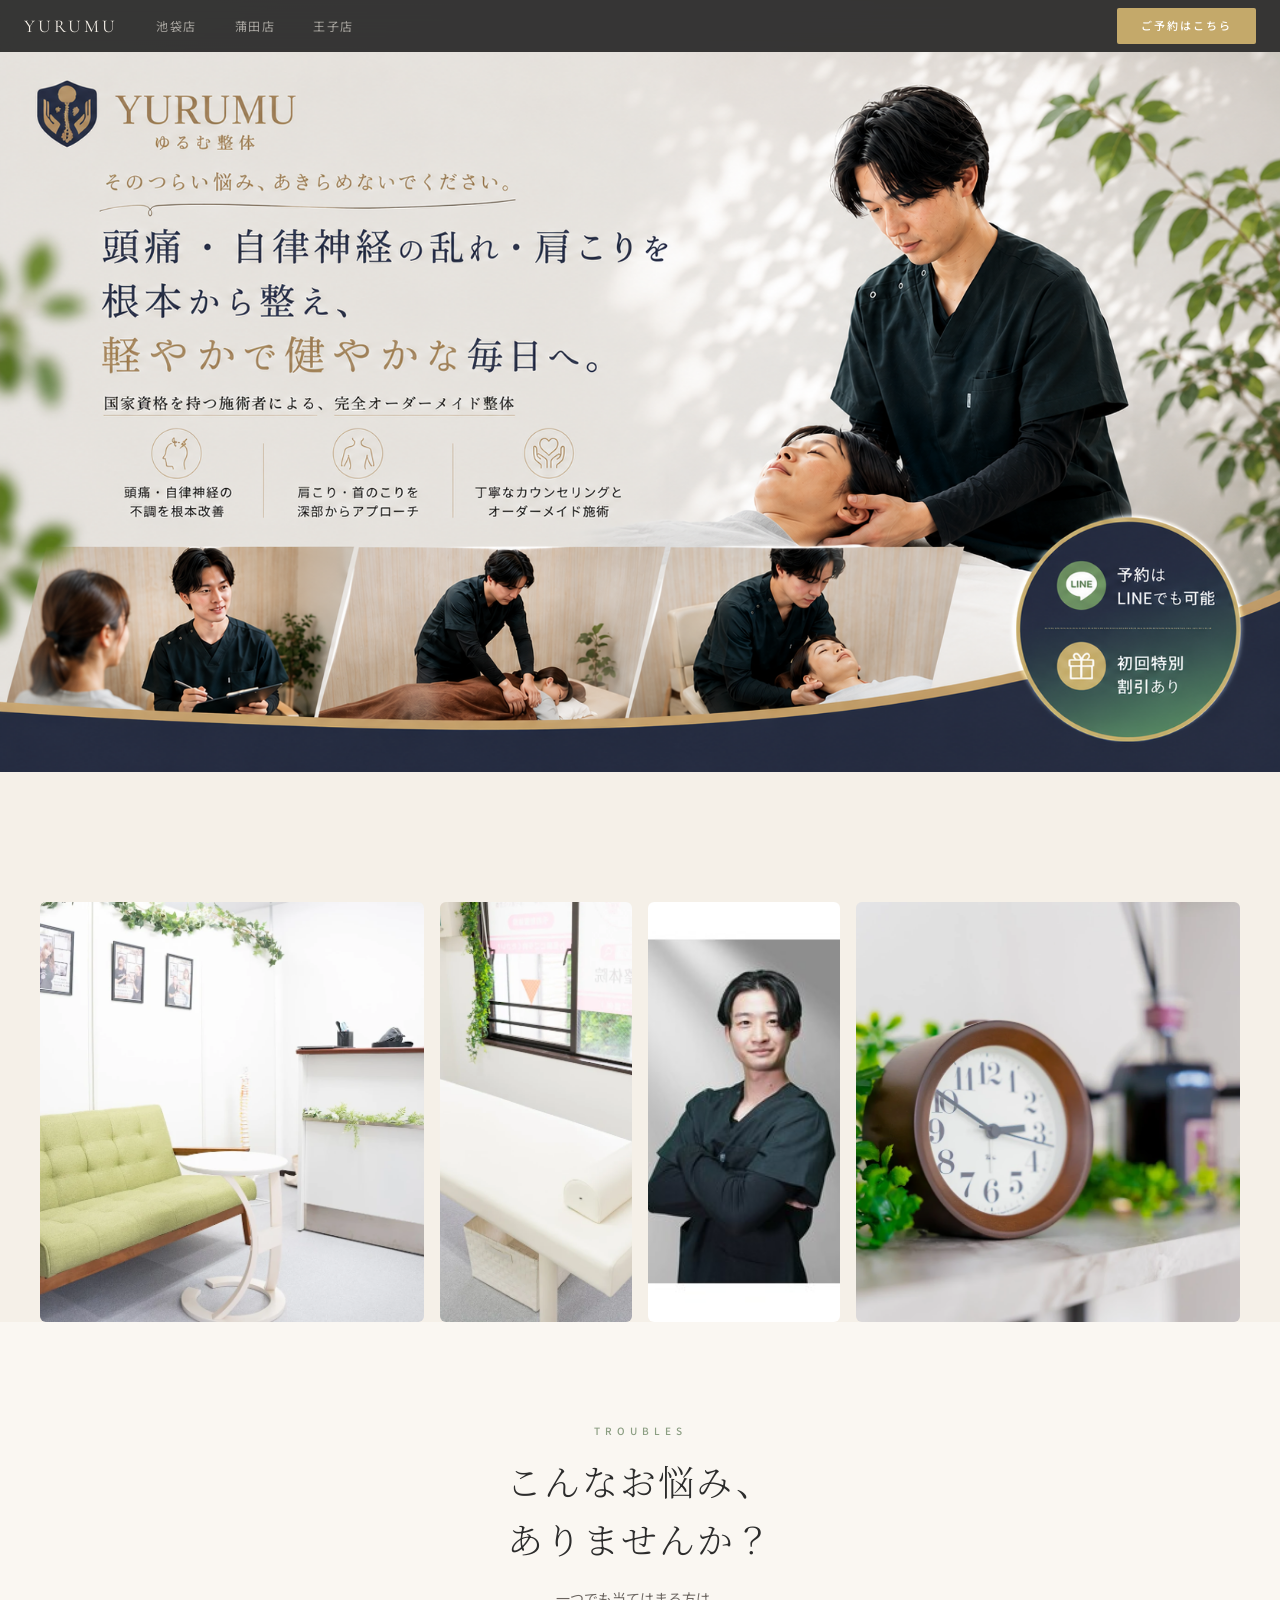
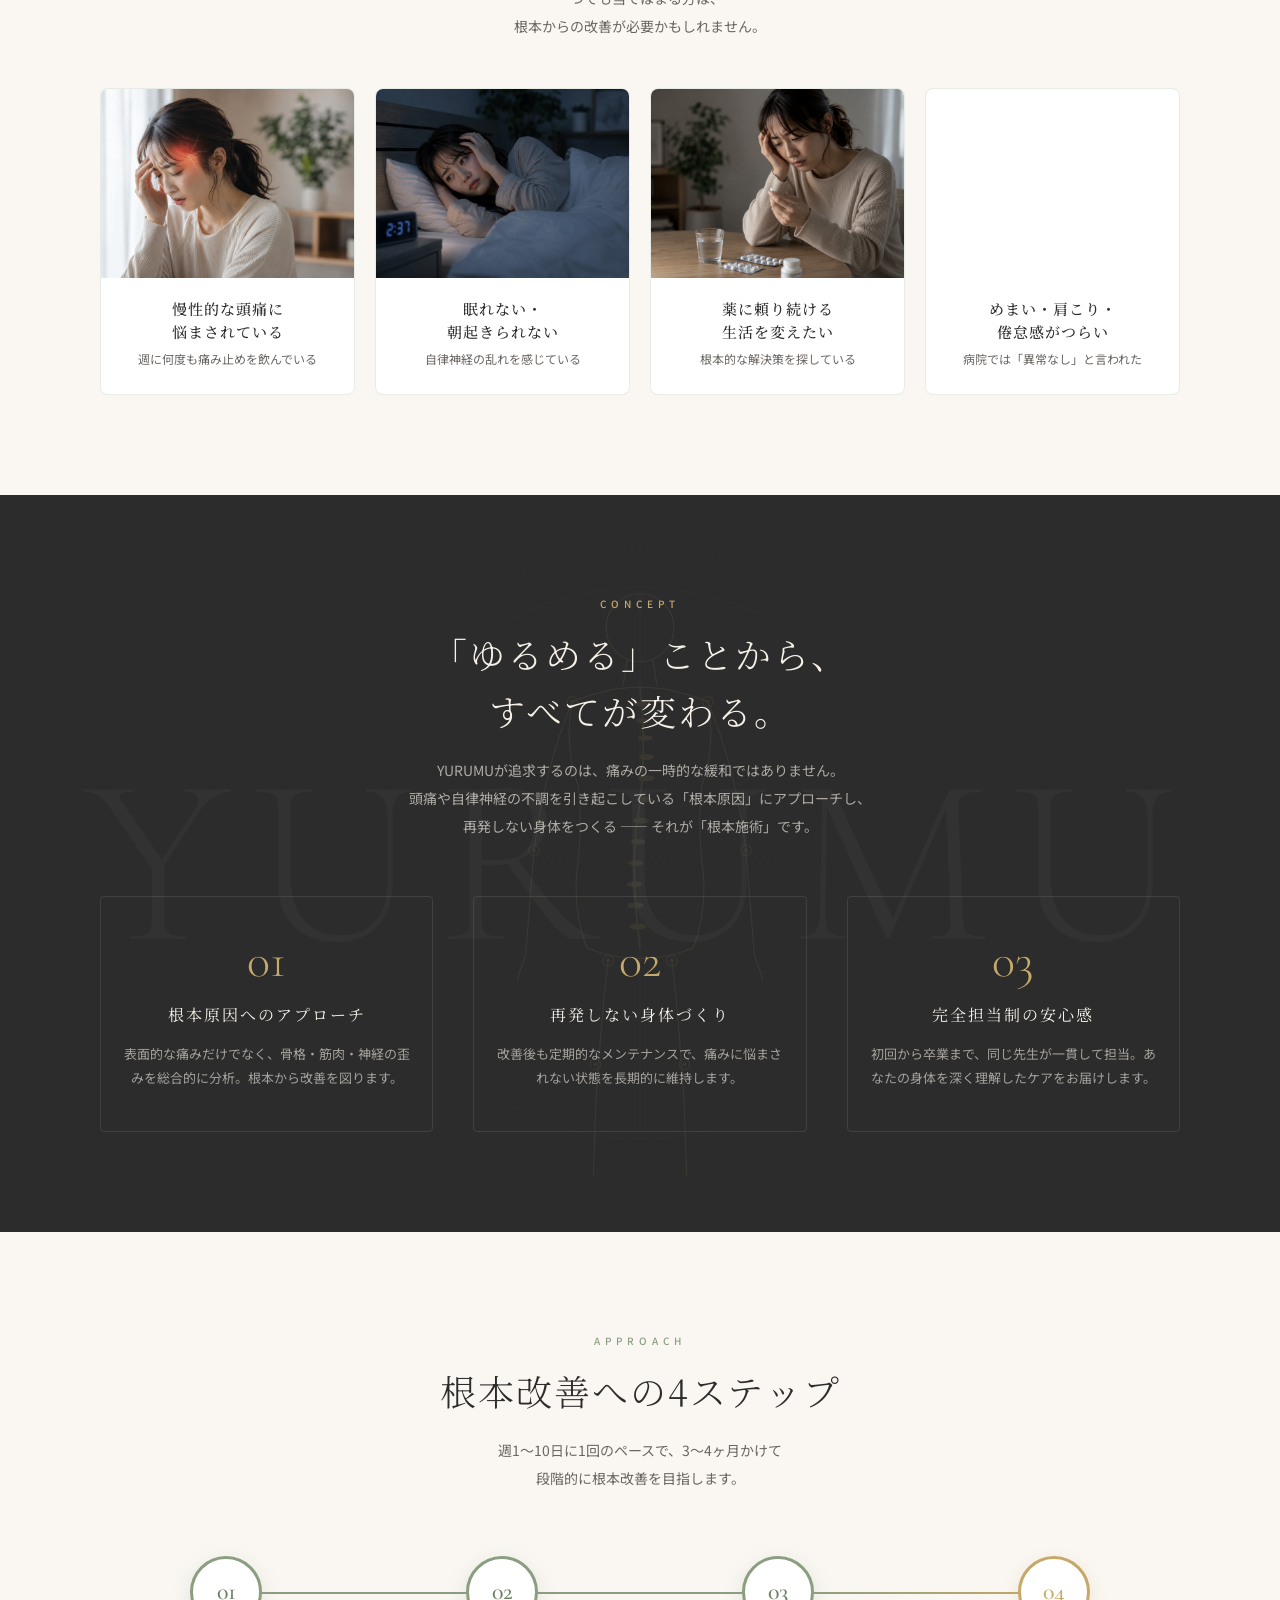
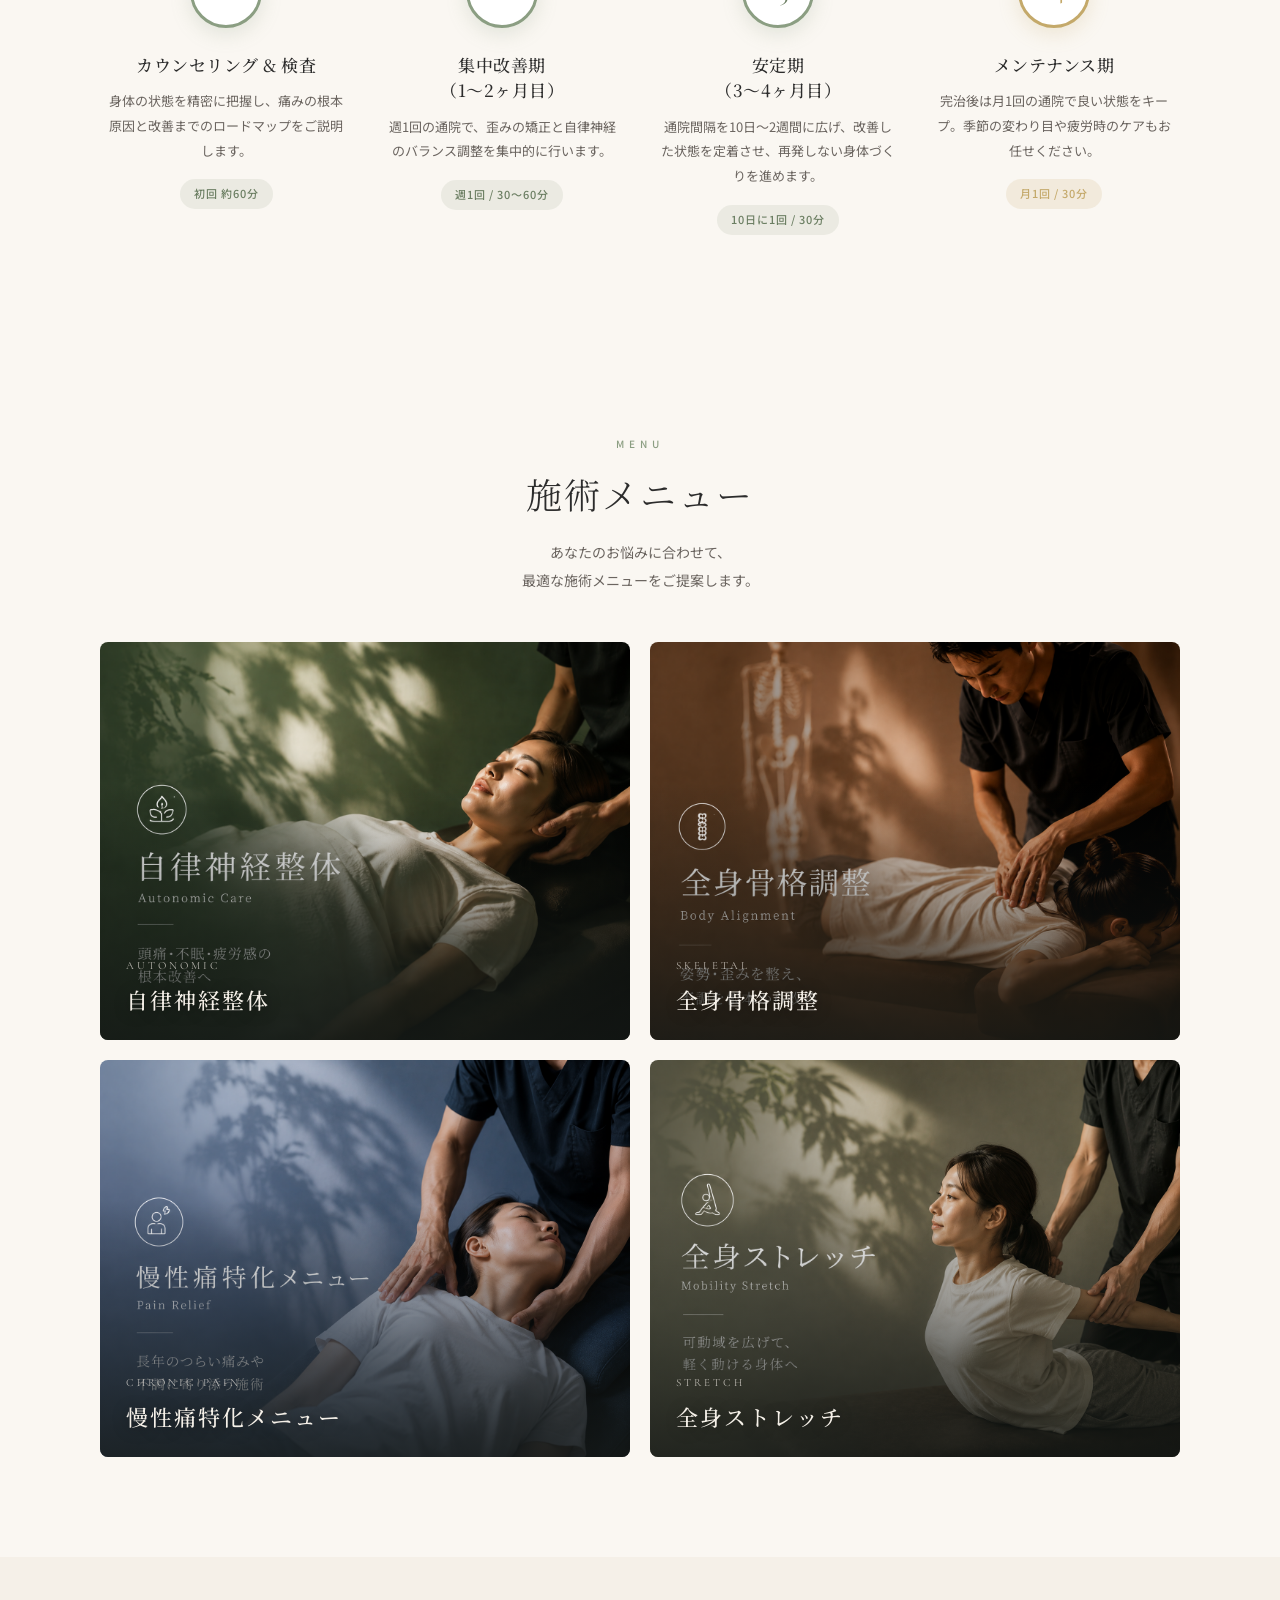
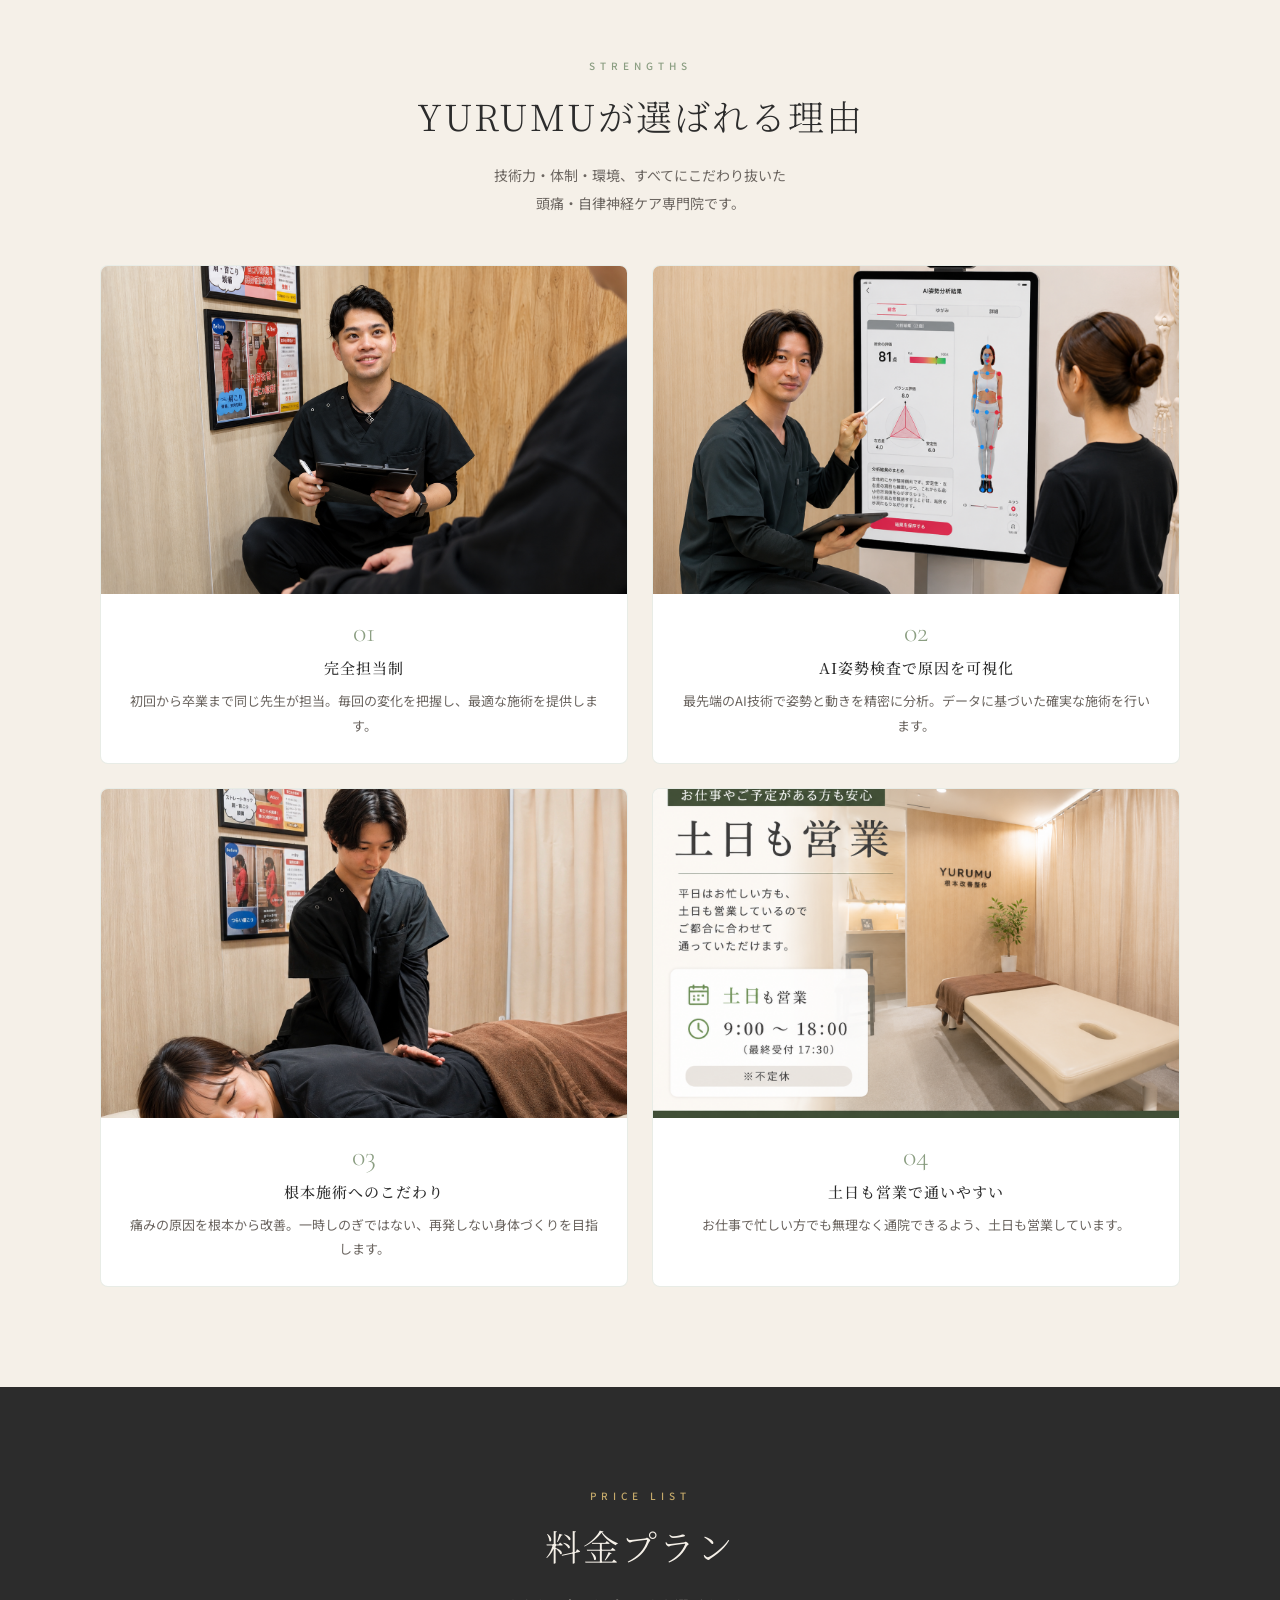
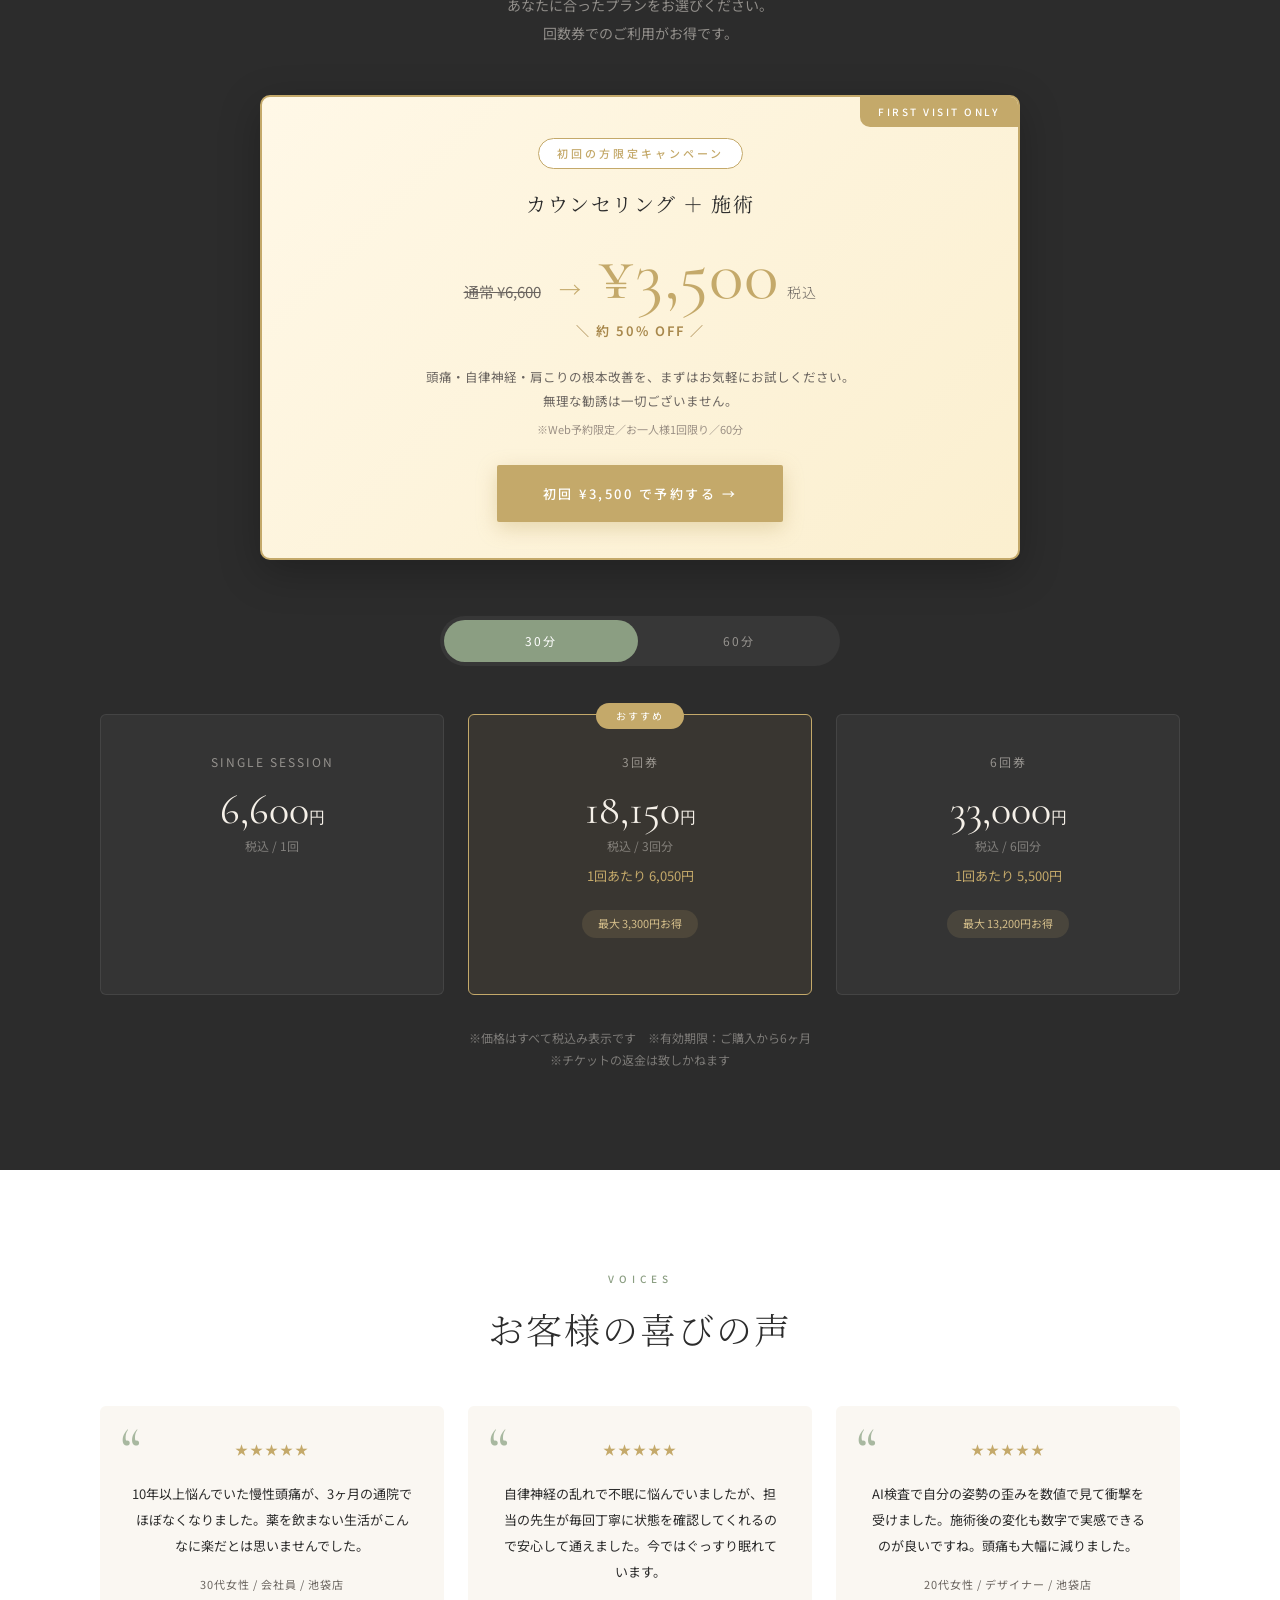
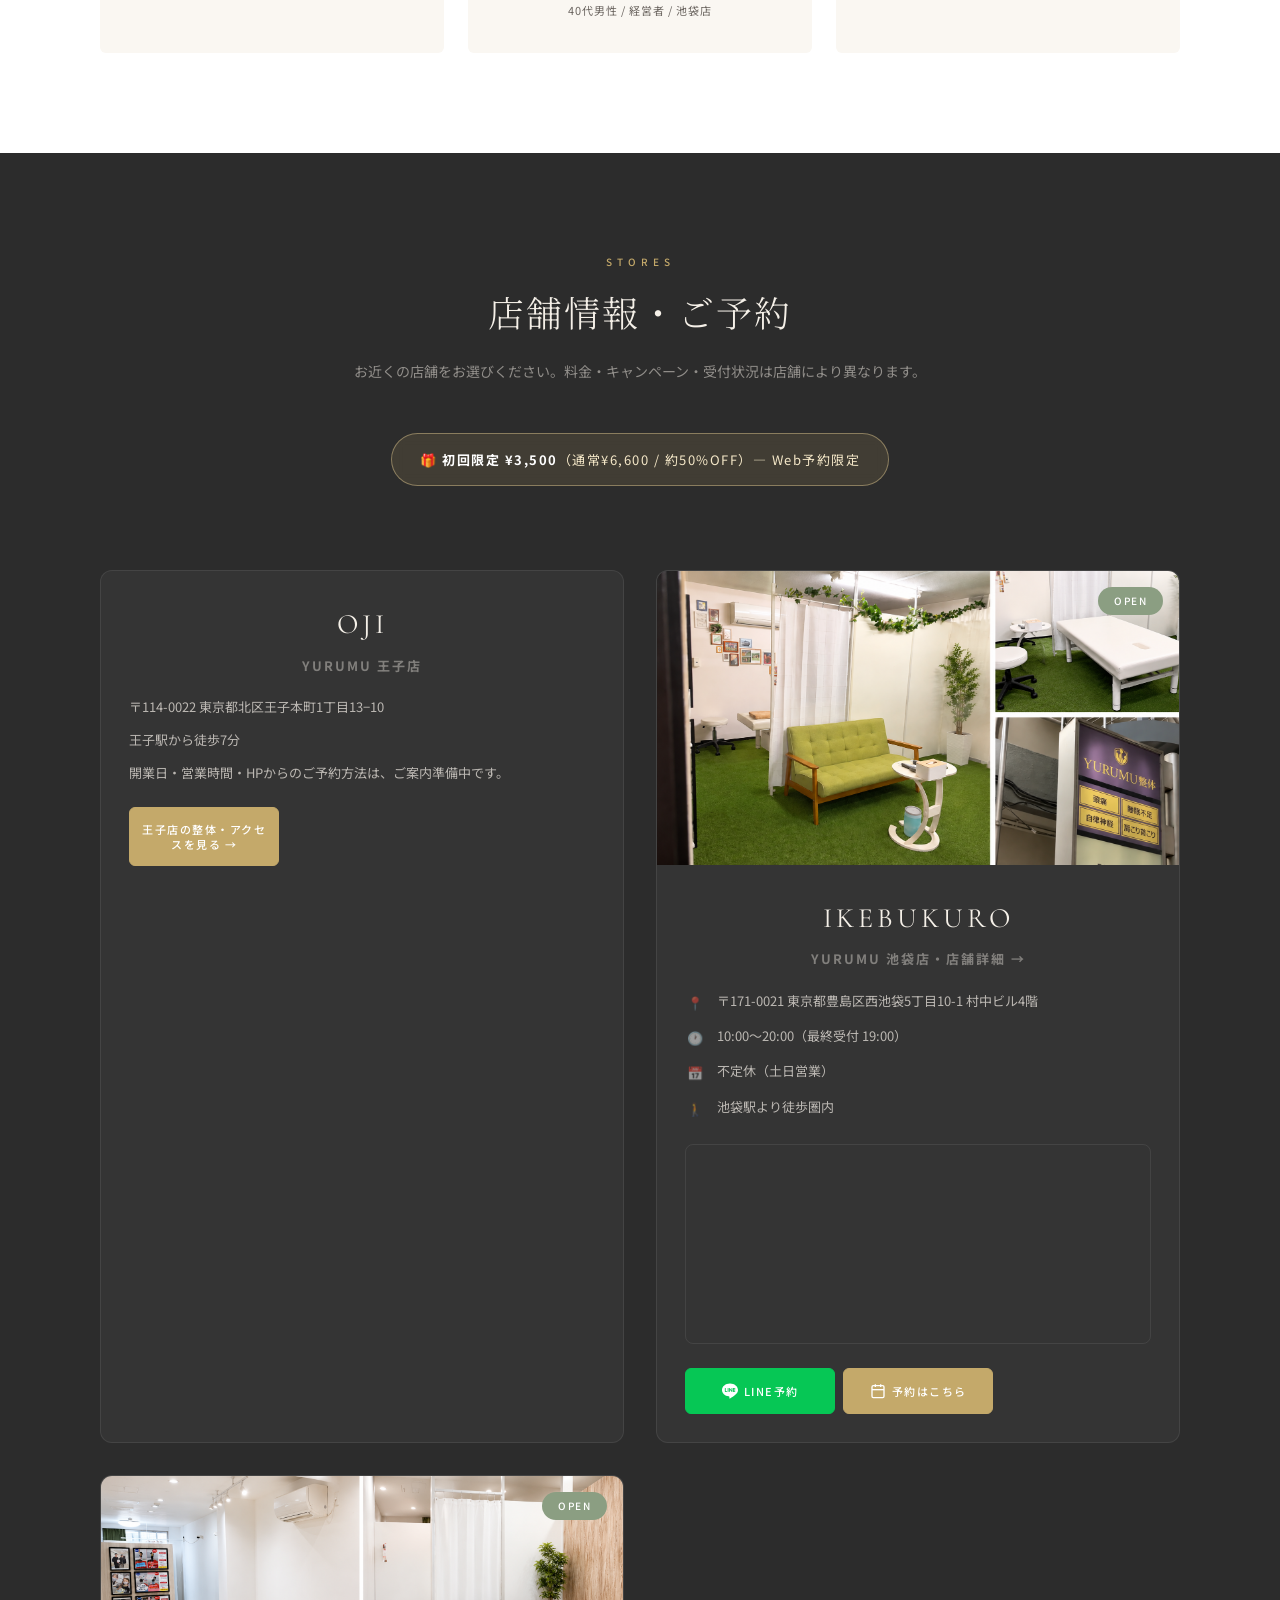
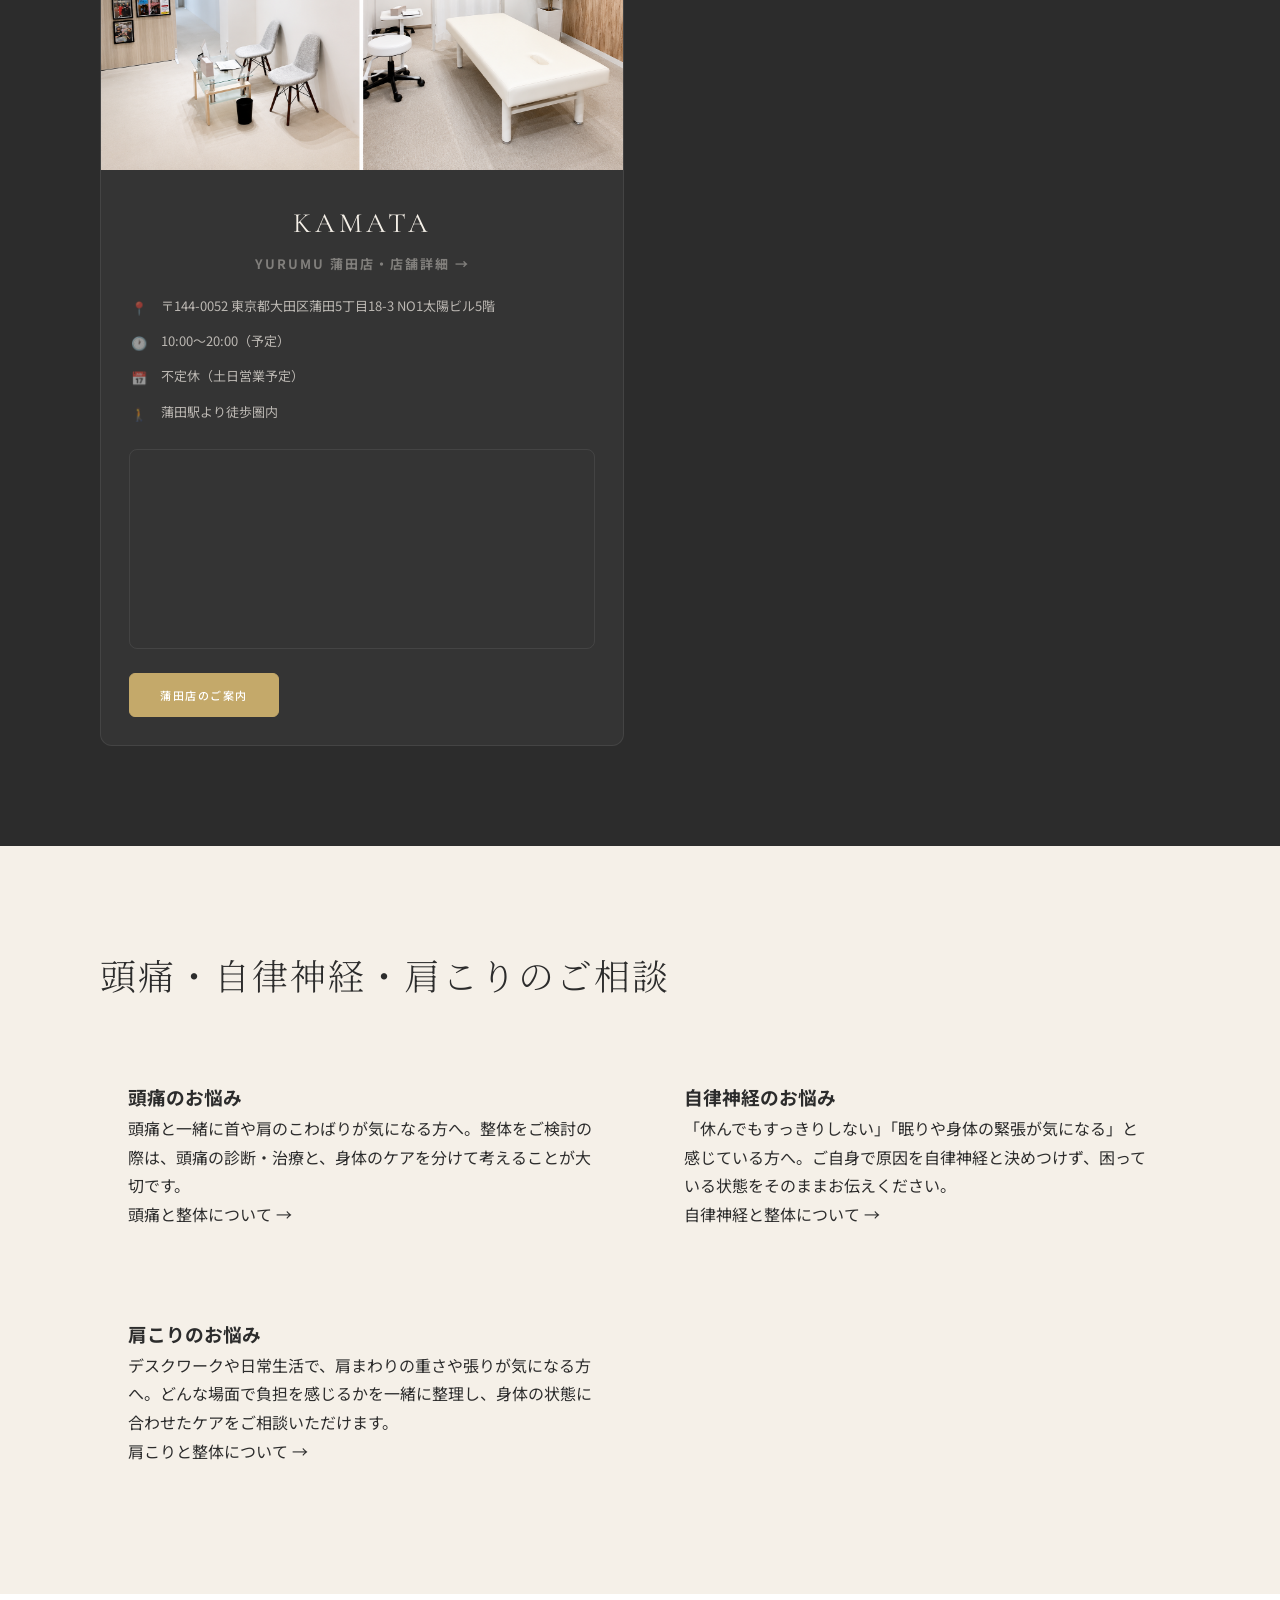
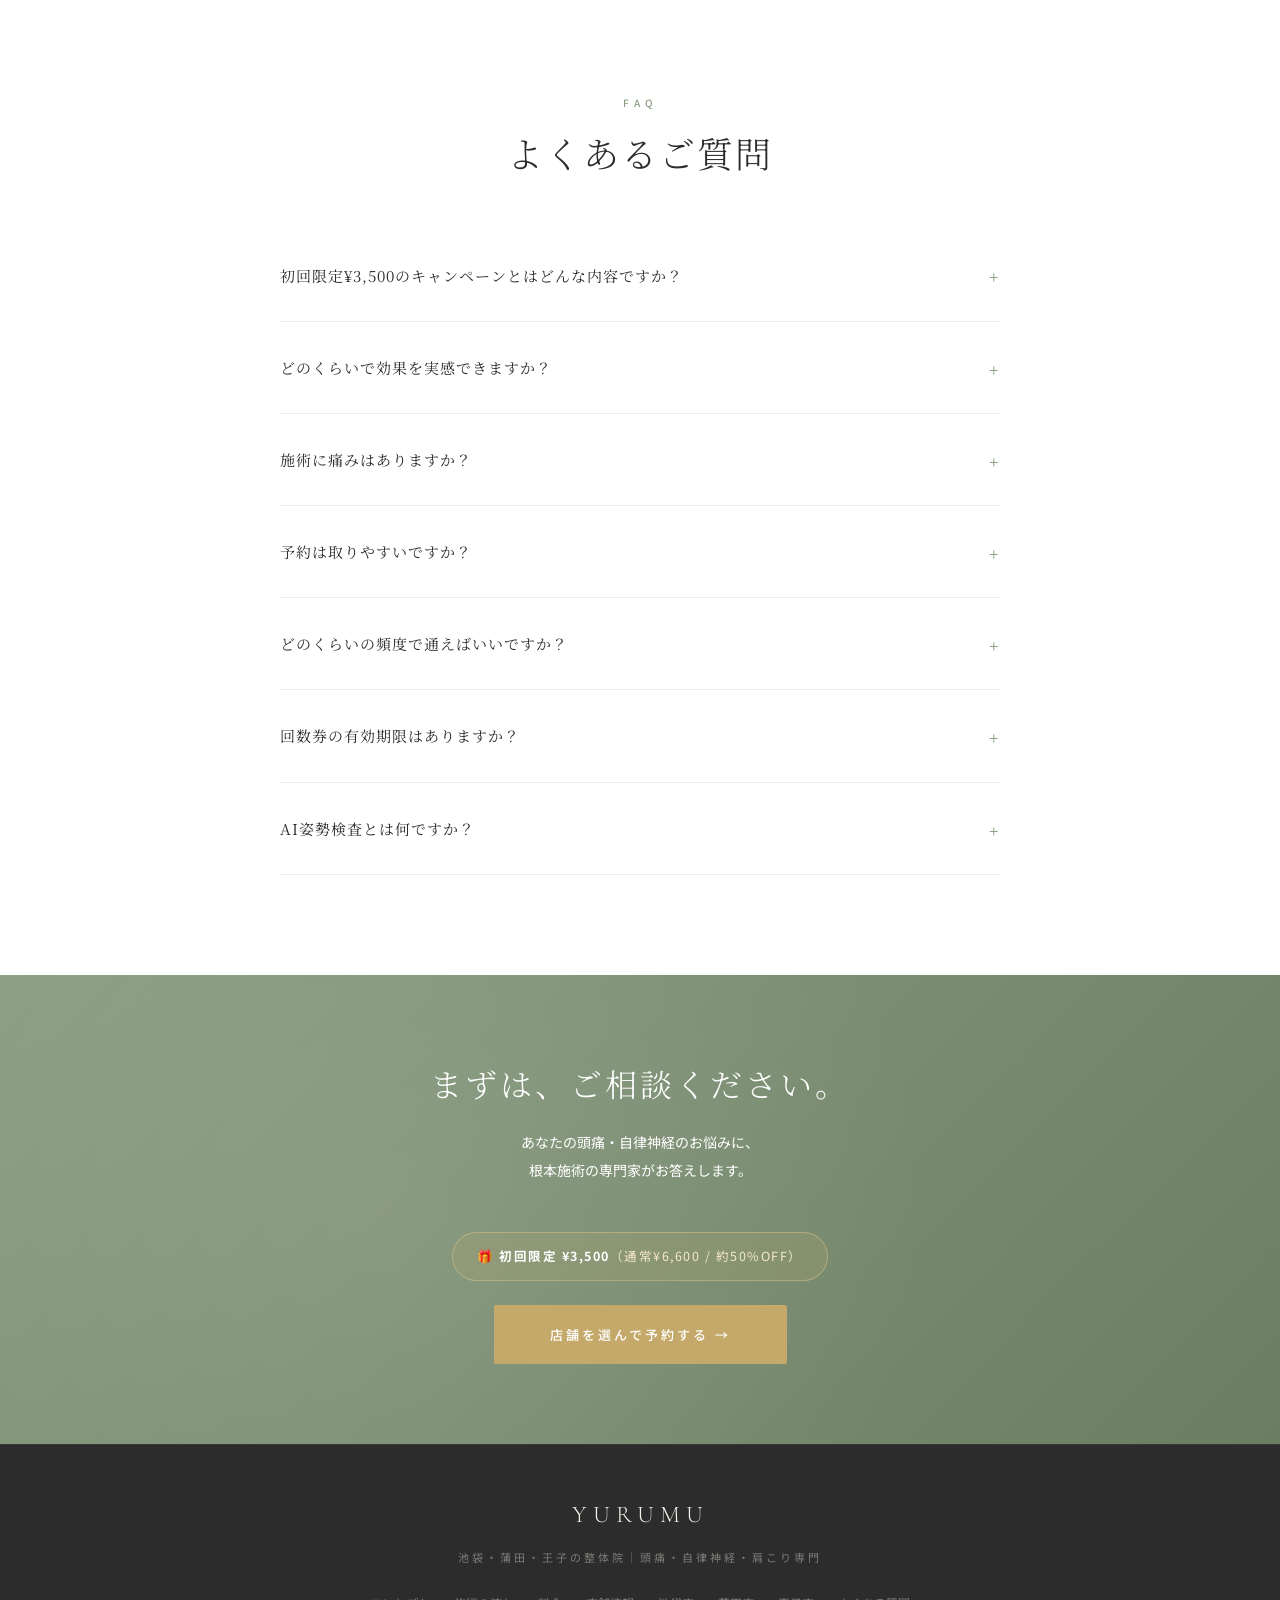
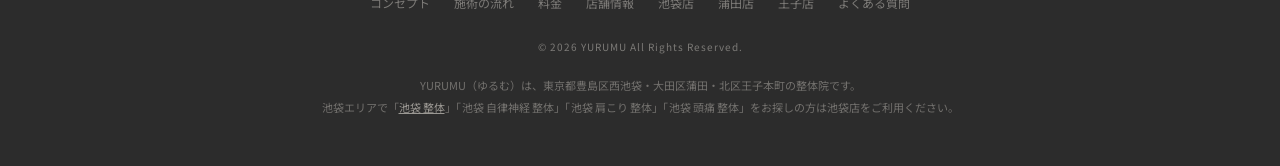
==== commit 06fee221: "Add Oji location and regional SEO navigation" ====
--- a/index.html
+++ b/index.html
@@ -3,18 +3,13 @@
 <head>
 <meta charset="UTF-8">
 <meta name="viewport" content="width=device-width, initial-scale=1.0">
-<title>池袋の整体【YURUMU】頭痛・自律神経・肩こり専門｜池袋・蒲田</title>
-<meta name="description" content="池袋の整体院ならYURUMU池袋店。頭痛・自律神経の乱れ・慢性的な肩こり・めまい・不眠を根本から改善する整体専門サロン。西池袋の落ち着いた個室で、ボキボキしないソフトな施術。池袋駅徒歩圏内・土日営業・完全予約制。蒲田店も近日オープン。">
-<meta name="keywords" content="池袋 整体,池袋 自律神経 整体,池袋 肩こり 整体,池袋 肩こり,池袋 頭痛 整体,池袋 整体院,西池袋 整体,豊島区 整体,自律神経 整体,頭痛 整体,肩こり 整体,YURUMU,ゆるむ">
+<title>池袋・蒲田・王子の整体 YURUMU｜頭痛・自律神経・肩こりのご相談</title>
+<meta name="description" content="YURUMU（ゆるむ）は池袋・蒲田・王子の整体院。頭痛、肩こり、自律神経に関する不調のご相談を承ります。各店舗の住所・アクセス・予約案内と、お悩み別の整体のご案内をご覧ください。">
 <meta name="robots" content="index,follow,max-image-preview:large,max-snippet:-1,max-video-preview:-1">
 <meta name="googlebot" content="index,follow">
 <meta name="format-detection" content="telephone=no">
 <meta name="theme-color" content="#8B9E82">
 <meta name="author" content="YURUMU">
-<meta name="geo.region" content="JP-13">
-<meta name="geo.placename" content="Tokyo, Toshima, Ikebukuro">
-<meta name="geo.position" content="35.7322;139.7100">
-<meta name="ICBM" content="35.7322, 139.7100">
 <link rel="canonical" href="https://daikiwakabayash.github.io/YURUMU/">
 <link rel="alternate" hreflang="ja" href="https://daikiwakabayash.github.io/YURUMU/">
 <link rel="alternate" hreflang="x-default" href="https://daikiwakabayash.github.io/YURUMU/">
@@ -23,8 +18,8 @@
 <meta property="og:locale" content="ja_JP">
 <meta property="og:type" content="website">
 <meta property="og:site_name" content="YURUMU｜頭痛・自律神経・肩こりの根本施術専門">
-<meta property="og:title" content="池袋の整体【YURUMU】頭痛・自律神経・肩こり専門｜池袋・蒲田">
-<meta property="og:description" content="池袋の整体院ならYURUMU。頭痛・自律神経・肩こりを根本から改善。西池袋の隠れ家サロン、池袋駅徒歩圏内・土日営業・完全予約制。">
+<meta property="og:title" content="池袋・蒲田・王子の整体 YURUMU｜頭痛・自律神経・肩こりのご相談">
+<meta property="og:description" content="YURUMU（ゆるむ）は池袋・蒲田・王子の整体院。頭痛、肩こり、自律神経に関する不調のご相談を承ります。各店舗の住所・アクセス・予約案内と、お悩み別の整体のご案内をご覧ください。">
 <meta property="og:url" content="https://daikiwakabayash.github.io/YURUMU/">
 <meta property="og:image" content="https://daikiwakabayash.github.io/YURUMU/images/hero.jpg">
 <meta property="og:image:width" content="1920">
@@ -33,14 +28,14 @@
 
 <!-- Twitter Card -->
 <meta name="twitter:card" content="summary_large_image">
-<meta name="twitter:title" content="池袋の整体【YURUMU】頭痛・自律神経・肩こり専門">
-<meta name="twitter:description" content="池袋の整体院ならYURUMU。頭痛・自律神経・肩こりを根本から改善。池袋駅徒歩圏内・土日営業・完全予約制。">
+<meta name="twitter:title" content="池袋・蒲田・王子の整体 YURUMU｜頭痛・自律神経・肩こりのご相談">
+<meta name="twitter:description" content="YURUMU（ゆるむ）は池袋・蒲田・王子の整体院。頭痛、肩こり、自律神経に関する不調のご相談を承ります。各店舗の住所・アクセス・予約案内と、お悩み別の整体のご案内をご覧ください。">
 <meta name="twitter:image" content="https://daikiwakabayash.github.io/YURUMU/images/hero.jpg">
 
 <script>
 /* 初期表示時の不要な自動スクロールを抑止（URLの#anchorとブラウザのスクロール復元を無効化） */
 if('scrollRestoration' in history)history.scrollRestoration='manual';
-if(location.hash)history.replaceState(null,'',location.pathname+location.search);
+
 </script>
 <link rel="preconnect" href="https://fonts.googleapis.com">
 <link rel="preconnect" href="https://fonts.gstatic.com" crossorigin>
@@ -50,118 +45,13 @@
 <link rel="preload" as="image" href="images/hero.jpg" media="(min-width: 769px)" fetchpriority="high">
 
 <!-- Structured Data: WebSite -->
-<script type="application/ld+json">
-{
-  "@context": "https://schema.org",
-  "@type": "WebSite",
-  "name": "YURUMU｜頭痛・自律神経・肩こり整体専門",
-  "alternateName": "ゆるむ",
-  "url": "https://daikiwakabayash.github.io/YURUMU/",
-  "inLanguage": "ja",
-  "description": "池袋・蒲田で頭痛・自律神経・肩こりを根本から改善する整体専門サロン。",
-  "publisher": {
-    "@type": "Organization",
-    "name": "YURUMU",
-    "url": "https://daikiwakabayash.github.io/YURUMU/",
-    "logo": {
-      "@type": "ImageObject",
-      "url": "https://daikiwakabayash.github.io/YURUMU/images/hero.jpg"
-    }
-  }
-}
-</script>
+
 
 <!-- Structured Data: Organization with Multiple Locations -->
-<script type="application/ld+json">
-{
-  "@context": "https://schema.org",
-  "@type": "Organization",
-  "name": "YURUMU",
-  "alternateName": "ゆるむ",
-  "url": "https://daikiwakabayash.github.io/YURUMU/",
-  "logo": "https://daikiwakabayash.github.io/YURUMU/images/hero.jpg",
-  "description": "頭痛・自律神経・肩こり専門の整体院。池袋・蒲田で完全予約制のソフト整体を提供。",
-  "location": [
-    {
-      "@type": "MedicalBusiness",
-      "@id": "https://daikiwakabayash.github.io/YURUMU/stores/ikebukuro.html#business",
-      "name": "YURUMU 池袋店",
-      "image": "https://daikiwakabayash.github.io/YURUMU/images/store-ikebukuro.jpg",
-      "url": "https://daikiwakabayash.github.io/YURUMU/stores/ikebukuro.html",
-      "telephone": "+81-3-1234-5678",
-      "priceRange": "¥6,600〜¥66,000",
-      "address": {
-        "@type": "PostalAddress",
-        "streetAddress": "西池袋5丁目10-1 村中ビル4階",
-        "addressLocality": "豊島区",
-        "addressRegion": "東京都",
-        "postalCode": "171-0021",
-        "addressCountry": "JP"
-      },
-      "geo": {
-        "@type": "GeoCoordinates",
-        "latitude": 35.7322,
-        "longitude": 139.7100
-      },
-      "openingHoursSpecification": [
-        {
-          "@type": "OpeningHoursSpecification",
-          "dayOfWeek": ["Monday","Tuesday","Wednesday","Thursday","Friday","Saturday","Sunday"],
-          "opens": "10:00",
-          "closes": "20:00"
-        }
-      ],
-      "areaServed": ["池袋","西池袋","東池袋","豊島区","東京都"],
-      "knowsAbout": ["整体","自律神経整体","頭痛整体","肩こり整体","骨格調整","慢性痛","めまい","不眠"]
-    },
-    {
-      "@type": "MedicalBusiness",
-      "@id": "https://daikiwakabayash.github.io/YURUMU/#kamata",
-      "name": "YURUMU 蒲田店",
-      "image": "https://daikiwakabayash.github.io/YURUMU/images/store-kamata.jpg",
-      "url": "https://daikiwakabayash.github.io/YURUMU/#store-kamata",
-      "telephone": "+81-3-1234-5679",
-      "priceRange": "¥6,600〜¥66,000",
-      "address": {
-        "@type": "PostalAddress",
-        "streetAddress": "蒲田5丁目18-3 NO1太陽ビル5階",
-        "addressLocality": "大田区",
-        "addressRegion": "東京都",
-        "postalCode": "144-0052",
-        "addressCountry": "JP"
-      },
-      "openingHoursSpecification": [
-        {
-          "@type": "OpeningHoursSpecification",
-          "dayOfWeek": ["Monday","Tuesday","Wednesday","Thursday","Friday","Saturday","Sunday"],
-          "opens": "10:00",
-          "closes": "20:00"
-        }
-      ],
-      "areaServed": ["蒲田","大田区","東京都"],
-      "knowsAbout": ["整体","自律神経整体","頭痛整体","肩こり整体","骨格調整"]
-    }
-  ]
-}
-</script>
+
 
 <!-- Structured Data: FAQPage -->
-<script type="application/ld+json">
-{
-  "@context": "https://schema.org",
-  "@type": "FAQPage",
-  "mainEntity": [
-    {"@type":"Question","name":"池袋でおすすめの整体はどこですか？","acceptedAnswer":{"@type":"Answer","text":"YURUMU池袋店は西池袋の落ち着いた完全個室で、頭痛・自律神経・肩こりを専門に根本改善を行う整体院です。池袋駅から徒歩圏内、土日も営業しております。"}},
-    {"@type":"Question","name":"初回限定¥3,500のキャンペーンとはどんな内容ですか？","acceptedAnswer":{"@type":"Answer","text":"初めてご来店される方限定で、カウンセリング＋施術一式（60分相当）が、通常¥6,600のところ約50%OFFの¥3,500（税込）でご体験いただけます。Web予約限定・お一人様1回限り。無理な勧誘は一切ありません。"}},
-    {"@type":"Question","name":"どのくらいで効果を実感できますか？","acceptedAnswer":{"@type":"Answer","text":"個人差はありますが、多くの方が3〜5回目の施術で変化を感じられています。根本改善には3〜4ヶ月の継続的な通院をおすすめしています。"}},
-    {"@type":"Question","name":"施術に痛みはありますか？","acceptedAnswer":{"@type":"Answer","text":"身体に負担の少ないソフトな施術を行います。強い力で押したりボキボキしたりすることはありませんのでご安心ください。"}},
-    {"@type":"Question","name":"予約は取りやすいですか？","acceptedAnswer":{"@type":"Answer","text":"完全予約制で、土日も営業しておりますので、お仕事帰りや休日にも通いやすい環境を整えています。LINEから簡単にご予約いただけます。"}},
-    {"@type":"Question","name":"どのくらいの頻度で通えばいいですか？","acceptedAnswer":{"@type":"Answer","text":"集中改善期は週1回、安定期は10日〜2週間に1回が目安です。完治後は月1回程度のメンテナンス通院をおすすめしています。"}},
-    {"@type":"Question","name":"回数券の有効期限はありますか？","acceptedAnswer":{"@type":"Answer","text":"ご購入日から6ヶ月間有効です。3〜4ヶ月の改善プランに十分対応できる期間設定となっています。"}},
-    {"@type":"Question","name":"AI姿勢検査とは何ですか？","acceptedAnswer":{"@type":"Answer","text":"最先端のAI技術を使い、姿勢や身体の動きを精密に数値化する検査です。目視では分からない微細な歪みも検出でき、施術前後の変化を客観的に確認できます。"}}
-  ]
-}
-</script>
+
 <style>
 *,*::before,*::after{margin:0;padding:0;box-sizing:border-box}
 :root{--cream:#F5F0E8;--cream-light:#FAF7F2;--sage:#8B9E82;--sage-dark:#6B7E62;--sage-light:#A8B8A0;--charcoal:#2C2C2C;--warm-gray:#6B6560;--gold:#C4A96A;--gold-light:#D4BE8A;--white:#FFFFFF;--text-primary:#2C2C2C;--text-secondary:#6B6560;--border-light:rgba(139,158,130,.2)}
@@ -549,7 +439,8 @@
   .gallery__item{height:180px}
 }
 </style>
-</head>
+<script type="application/ld+json">{"@context":"https://schema.org","@type":"Organization","name":"YURUMU","url":"https://daikiwakabayash.github.io/YURUMU/","location":[{"@context":"https://schema.org","@type":"HealthAndBeautyBusiness","@id":"https://daikiwakabayash.github.io/YURUMU/stores/ikebukuro.html#business","name":"YURUMU 池袋店","url":"https://daikiwakabayash.github.io/YURUMU/stores/ikebukuro.html","address":{"@type":"PostalAddress","streetAddress":"西池袋5丁目10-1 村中ビル4階","addressLocality":"豊島区","addressRegion":"東京都","postalCode":"171-0021","addressCountry":"JP"},"areaServed":["池袋","豊島区"]},{"@context":"https://schema.org","@type":"HealthAndBeautyBusiness","@id":"https://daikiwakabayash.github.io/YURUMU/stores/kamata.html#business","name":"YURUMU 蒲田店","url":"https://daikiwakabayash.github.io/YURUMU/stores/kamata.html","address":{"@type":"PostalAddress","streetAddress":"蒲田5丁目18-3 NO1太陽ビル5階","addressLocality":"大田区","addressRegion":"東京都","postalCode":"144-0052","addressCountry":"JP"},"areaServed":["蒲田","大田区"]},{"@context":"https://schema.org","@type":"HealthAndBeautyBusiness","@id":"https://daikiwakabayash.github.io/YURUMU/stores/oji.html#business","name":"YURUMU 王子店","url":"https://daikiwakabayash.github.io/YURUMU/stores/oji.html","address":{"@type":"PostalAddress","streetAddress":"王子本町1丁目13−10","addressLocality":"北区","addressRegion":"東京都","postalCode":"114-0022","addressCountry":"JP"},"areaServed":["王子","北区"]}]}</script>
+<style>@media(max-width:480px){.store-bar__left{gap:8px}.store-tab{padding:6px;letter-spacing:0}.store-bar__cta{padding:6px 8px;letter-spacing:0}} [id]{scroll-margin-top:70px}</style></head>
 <body>
 
 <!--
@@ -645,8 +536,9 @@
   <div class="store-bar__left">
     <div class="store-bar__logo">YURUMU</div>
     <div class="store-tabs">
-      <div class="store-tab active" data-store="ikebukuro">池袋店</div>
-      <div class="store-tab" data-store="kamata">蒲田店</div>
+      <a class="store-tab" href="stores/ikebukuro.html">池袋店</a>
+      <a class="store-tab" href="stores/kamata.html">蒲田店</a>
+<a class="store-tab" href="stores/oji.html">王子店</a>
     </div>
   </div>
   <a href="#stores" class="store-bar__cta">ご予約はこちら</a>
@@ -660,7 +552,7 @@
   <div class="hero__bg">
     <picture>
       <source media="(max-width: 768px)" srcset="images/hero-mobile.jpg" width="1080" height="1920">
-      <img src="images/hero.jpg" width="1920" height="1080" alt="池袋・蒲田の整体院 YURUMU｜頭痛・自律神経・肩こり専門" class="swap-img" fetchpriority="high" decoding="async" onerror="this.style.display='none';document.getElementById('hero-bg-ph').style.display='flex'">
+      <img src="images/hero.jpg" width="1920" height="1080" alt="池袋・蒲田・王子の整体院 YURUMU｜頭痛・自律神経・肩こり専門" class="swap-img" fetchpriority="high" decoding="async" onerror="this.style.display='none';document.getElementById('hero-bg-ph').style.display='flex'">
     </picture>
     <div class="hero__bg-placeholder" id="hero-bg-ph" style="display:none">
       <span class="ph-icon">📷</span>
@@ -670,11 +562,11 @@
     </div>
   </div>
   <div class="hero__inner">
-    <div class="hero__badge">池袋・蒲田の整体｜頭痛・自律神経・肩こり専門</div>
+    <div class="hero__badge">池袋・蒲田・王子の整体｜頭痛・自律神経・肩こり専門</div>
     <h1 class="hero__brand">YURUMU</h1>
-    <p class="hero__sub">池袋・蒲田の整体院 ― 根本施術専門</p>
+    <p class="hero__sub">池袋・蒲田・王子の整体院 ― 根本施術専門</p>
     <h2 class="hero__copy">その頭痛、<em>もう繰り返さない。</em><br>自律神経の根本から、<em>変えていく。</em></h2>
-    <p class="hero__desc">池袋・蒲田で<strong>頭痛・自律神経・肩こり</strong>にお悩みの方へ。<br>YURUMUは「根本施術」にこだわる整体専門院。<br>3〜4ヶ月で薬に頼らない身体へ導きます。</p>
+    <p class="hero__desc">池袋・蒲田・王子で<strong>頭痛・自律神経・肩こり</strong>にお悩みの方へ。<br>YURUMUは「根本施術」にこだわる整体専門院。<br>3〜4ヶ月で薬に頼らない身体へ導きます。</p>
     <div class="hero__offer" style="display:inline-block;margin:0 auto 24px;padding:10px 22px;background:rgba(196,169,106,.18);border:1px solid rgba(212,190,138,.7);border-radius:30px;font-size:12px;letter-spacing:2px;color:#F0D9A8;opacity:0;animation:fadeUp .8s 1.2s forwards;backdrop-filter:blur(8px)">
       <span style="color:#fff">初回限定</span> 通常 <span style="text-decoration:line-through;color:rgba(245,240,232,.55)">¥6,600</span> → <strong style="color:#fff;font-size:14px;letter-spacing:1px">¥3,500</strong>（約50%OFF）
     </div>
@@ -990,11 +882,12 @@
   <div class="section-inner text-center">
     <div class="section-label reveal">STORES</div>
     <h2 class="section-title reveal" style="color:var(--cream)">店舗情報・ご予約</h2>
-    <p class="section-desc center reveal" style="color:rgba(245,240,232,.5)">お近くの店舗をお選びください。</p>
+    <p class="section-desc center reveal" style="color:rgba(245,240,232,.5)">お近くの店舗をお選びください。料金・キャンペーン・受付状況は店舗により異なります。</p>
     <div class="reveal" style="display:inline-block;margin:0 auto 36px;padding:14px 28px;background:rgba(196,169,106,.14);border:1px solid rgba(212,190,138,.5);border-radius:30px;font-size:13px;letter-spacing:1.5px;color:#F5E8C8;backdrop-filter:blur(6px)">
       🎁 <strong style="color:#fff">初回限定 ¥3,500</strong>（通常¥6,600 / 約50%OFF）— Web予約限定
     </div>
     <div class="stores__grid">
+<article class="sv2" id="store-oji"><div class="sv2__body"><div class="sv2__name">OJI</div><h3 class="sv2__name-jp">YURUMU 王子店</h3><div class="sv2__info"><div class="sv2__row"><div class="sv2__row-text">〒114-0022 東京都北区王子本町1丁目13−10</div></div><div class="sv2__row"><div class="sv2__row-text">王子駅から徒歩7分</div></div><div class="sv2__row"><div class="sv2__row-text">開業日・営業時間・HPからのご予約方法は、ご案内準備中です。</div></div></div><div class="sv2__ctas"><a class="sc-btn reserve" href="stores/oji.html">王子店の整体・アクセスを見る →</a></div></div></article>
       <!-- ▼ 店舗画像: images/store-ikebukuro.jpg をアップロードするだけで自動表示 -->
       <!-- 池袋 -->
       <div class="sv2 reveal" id="store-ikebukuro">
@@ -1004,7 +897,7 @@
         </div>
         <div class="sv2__body">
           <div class="sv2__name">IKEBUKURO</div>
-          <div class="sv2__name-jp">YURUMU 池袋店</div>
+          <h3 class="sv2__name-jp"><a href="stores/ikebukuro.html">YURUMU 池袋店・店舗詳細 →</a></h3>
           <div class="sv2__info">
             <div class="sv2__row"><div class="sv2__row-icon">📍</div><div class="sv2__row-text">〒171-0021 東京都豊島区西池袋5丁目10-1 村中ビル4階</div></div>
             <div class="sv2__row"><div class="sv2__row-icon">🕐</div><div class="sv2__row-text">10:00〜20:00（最終受付 19:00）</div></div>
@@ -1017,7 +910,7 @@
           <!-- ▼ 予約リンクの設定: href="..." を実際のURLに書き換えてください -->
           <!-- 電話: tel:実際の電話番号 / LINE: https://lin.ee/xxxxx / 予約: https://予約サイトURL -->
           <div class="sv2__ctas">
-            <a href="tel:0312345678" class="sc-btn phone"><svg viewBox="0 0 24 24" fill="none" stroke="currentColor" stroke-width="2"><path d="M22 16.92v3a2 2 0 0 1-2.18 2 19.79 19.79 0 0 1-8.63-3.07 19.5 19.5 0 0 1-6-6 19.79 19.79 0 0 1-3.07-8.67A2 2 0 0 1 4.11 2h3a2 2 0 0 1 2 1.72c.127.96.361 1.903.7 2.81a2 2 0 0 1-.45 2.11L8.09 9.91a16 16 0 0 0 6 6l1.27-1.27a2 2 0 0 1 2.11-.45c.907.339 1.85.573 2.81.7A2 2 0 0 1 22 16.92z"/></svg>電話予約</a>
+            
             <a href="https://lin.ee/sdDNpl5" target="_blank" rel="noopener" class="sc-btn line"><svg viewBox="0 0 24 24" fill="currentColor"><path d="M19.365 9.863c.349 0 .63.285.63.631 0 .345-.281.63-.63.63H17.61v1.125h1.755c.349 0 .63.283.63.63 0 .344-.281.629-.63.629h-2.386c-.345 0-.627-.285-.627-.629V8.108c0-.345.282-.63.63-.63h2.386c.346 0 .627.285.627.63 0 .349-.281.63-.63.63H17.61v1.125h1.755zm-3.855 3.016c0 .27-.174.51-.432.596a.626.626 0 0 1-.199.031c-.211 0-.391-.09-.51-.25l-2.443-3.317v2.94c0 .344-.279.629-.631.629-.346 0-.626-.285-.626-.629V8.108c0-.27.173-.51.43-.595a.62.62 0 0 1 .194-.033c.195 0 .375.104.495.254l2.462 3.33V8.108c0-.345.282-.63.63-.63.345 0 .63.285.63.63v4.771zm-5.741 0c0 .344-.282.629-.631.629-.345 0-.627-.285-.627-.629V8.108c0-.345.282-.63.63-.63.346 0 .628.285.628.63v4.771zm-2.466.629H4.917c-.345 0-.63-.285-.63-.629V8.108c0-.345.285-.63.63-.63.348 0 .63.285.63.63v4.141h1.756c.348 0 .629.283.629.63 0 .344-.282.629-.629.629M24 10.314C24 4.943 18.615.572 12 .572S0 4.943 0 10.314c0 4.811 4.27 8.842 10.035 9.608.391.082.923.258 1.058.59.12.301.079.766.038 1.08l-.164 1.02c-.045.301-.24 1.186 1.049.645 1.291-.539 6.916-4.078 9.436-6.975C23.176 14.393 24 12.458 24 10.314"/></svg>LINE予約</a>
             <a href="https://yoberu-eight.vercel.app/book/yurumu-sinnkiyou10" target="_blank" rel="noopener" class="sc-btn reserve"><svg viewBox="0 0 24 24" fill="none" stroke="currentColor" stroke-width="2"><rect x="3" y="4" width="18" height="18" rx="2" ry="2"/><line x1="16" y1="2" x2="16" y2="6"/><line x1="8" y1="2" x2="8" y2="6"/><line x1="3" y1="10" x2="21" y2="10"/></svg>予約はこちら</a>
           </div>
@@ -1032,7 +925,7 @@
         </div>
         <div class="sv2__body">
           <div class="sv2__name">KAMATA</div>
-          <div class="sv2__name-jp">YURUMU 蒲田店</div>
+          <h3 class="sv2__name-jp"><a href="stores/kamata.html">YURUMU 蒲田店・店舗詳細 →</a></h3>
           <div class="sv2__info">
             <div class="sv2__row"><div class="sv2__row-icon">📍</div><div class="sv2__row-text">〒144-0052 東京都大田区蒲田5丁目18-3 NO1太陽ビル5階</div></div>
             <div class="sv2__row"><div class="sv2__row-icon">🕐</div><div class="sv2__row-text">10:00〜20:00（予定）</div></div>
@@ -1045,9 +938,9 @@
           <!-- ▼ 予約リンクの設定: href="..." を実際のURLに書き換えてください -->
           <!-- 電話: tel:実際の電話番号 / LINE: https://lin.ee/xxxxx / 予約: https://予約サイトURL -->
           <div class="sv2__ctas">
-            <a href="tel:0312345679" class="sc-btn phone"><svg viewBox="0 0 24 24" fill="none" stroke="currentColor" stroke-width="2"><path d="M22 16.92v3a2 2 0 0 1-2.18 2 19.79 19.79 0 0 1-8.63-3.07 19.5 19.5 0 0 1-6-6 19.79 19.79 0 0 1-3.07-8.67A2 2 0 0 1 4.11 2h3a2 2 0 0 1 2 1.72c.127.96.361 1.903.7 2.81a2 2 0 0 1-.45 2.11L8.09 9.91a16 16 0 0 0 6 6l1.27-1.27a2 2 0 0 1 2.11-.45c.907.339 1.85.573 2.81.7A2 2 0 0 1 22 16.92z"/></svg>電話予約</a>
-            <a href="https://line.me/R/" target="_blank" class="sc-btn line"><svg viewBox="0 0 24 24" fill="currentColor"><path d="M19.365 9.863c.349 0 .63.285.63.631 0 .345-.281.63-.63.63H17.61v1.125h1.755c.349 0 .63.283.63.63 0 .344-.281.629-.63.629h-2.386c-.345 0-.627-.285-.627-.629V8.108c0-.345.282-.63.63-.63h2.386c.346 0 .627.285.627.63 0 .349-.281.63-.63.63H17.61v1.125h1.755zm-3.855 3.016c0 .27-.174.51-.432.596a.626.626 0 0 1-.199.031c-.211 0-.391-.09-.51-.25l-2.443-3.317v2.94c0 .344-.279.629-.631.629-.346 0-.626-.285-.626-.629V8.108c0-.27.173-.51.43-.595a.62.62 0 0 1 .194-.033c.195 0 .375.104.495.254l2.462 3.33V8.108c0-.345.282-.63.63-.63.345 0 .63.285.63.63v4.771zm-5.741 0c0 .344-.282.629-.631.629-.345 0-.627-.285-.627-.629V8.108c0-.345.282-.63.63-.63.346 0 .628.285.628.63v4.771zm-2.466.629H4.917c-.345 0-.63-.285-.63-.629V8.108c0-.345.285-.63.63-.63.348 0 .63.285.63.63v4.141h1.756c.348 0 .629.283.629.63 0 .344-.282.629-.629.629M24 10.314C24 4.943 18.615.572 12 .572S0 4.943 0 10.314c0 4.811 4.27 8.842 10.035 9.608.391.082.923.258 1.058.59.12.301.079.766.038 1.08l-.164 1.02c-.045.301-.24 1.186 1.049.645 1.291-.539 6.916-4.078 9.436-6.975C23.176 14.393 24 12.458 24 10.314"/></svg>LINE予約</a>
-            <a href="#" class="sc-btn reserve"><svg viewBox="0 0 24 24" fill="none" stroke="currentColor" stroke-width="2"><rect x="3" y="4" width="18" height="18" rx="2" ry="2"/><line x1="16" y1="2" x2="16" y2="6"/><line x1="8" y1="2" x2="8" y2="6"/><line x1="3" y1="10" x2="21" y2="10"/></svg>オープン通知</a>
+            
+            
+            <a href="stores/kamata.html" class="sc-btn reserve">蒲田店のご案内</a>
           </div>
         </div>
       </div>
@@ -1055,7 +948,7 @@
   </div>
 </section>
 
-<!-- FAQ -->
+<section id="care-guide"><div class="section-inner"><h2 class="section-title">頭痛・自律神経・肩こりのご相談</h2><div class="stores__grid"><article class="sv2__body"><h3>頭痛のお悩み</h3><p>頭痛と一緒に首や肩のこわばりが気になる方へ。整体をご検討の際は、頭痛の診断・治療と、身体のケアを分けて考えることが大切です。</p><a href="symptoms/headache.html">頭痛と整体について →</a></article><article class="sv2__body"><h3>自律神経のお悩み</h3><p>「休んでもすっきりしない」「眠りや身体の緊張が気になる」と感じている方へ。ご自身で原因を自律神経と決めつけず、困っている状態をそのままお伝えください。</p><a href="symptoms/autonomic.html">自律神経と整体について →</a></article><article class="sv2__body"><h3>肩こりのお悩み</h3><p>デスクワークや日常生活で、肩まわりの重さや張りが気になる方へ。どんな場面で負担を感じるかを一緒に整理し、身体の状態に合わせたケアをご相談いただけます。</p><a href="symptoms/shoulder.html">肩こりと整体について →</a></article></div></div></section><!-- FAQ -->
 <section class="faq" id="faq">
   <div class="section-inner">
     <div class="text-center">
@@ -1085,11 +978,11 @@
 
 <footer>
   <div class="logo">YURUMU</div>
-  <div class="tagline">池袋・蒲田の整体院｜頭痛・自律神経・肩こり専門</div>
-  <div class="links"><a href="#concept">コンセプト</a><a href="#approach">施術の流れ</a><a href="#pricing">料金</a><a href="#stores">店舗情報</a><a href="stores/ikebukuro.html">池袋店</a><a href="#faq">よくある質問</a></div>
+  <div class="tagline">池袋・蒲田・王子の整体院｜頭痛・自律神経・肩こり専門</div>
+  <div class="links"><a href="#concept">コンセプト</a><a href="#approach">施術の流れ</a><a href="#pricing">料金</a><a href="#stores">店舗情報</a><a href="stores/ikebukuro.html">池袋店</a><a href="stores/kamata.html">蒲田店</a><a href="stores/oji.html">王子店</a><a href="#faq">よくある質問</a></div>
   <div class="copy">&copy; 2026 YURUMU All Rights Reserved.</div>
   <div style="margin-top:18px;font-size:11px;line-height:2;color:rgba(245,240,232,.35);max-width:680px;margin-left:auto;margin-right:auto;padding:0 16px;text-align:center">
-    YURUMU（ゆるむ）は、東京都豊島区西池袋と大田区蒲田にある整体院です。<br>
+    YURUMU（ゆるむ）は、東京都豊島区西池袋・大田区蒲田・北区王子本町の整体院です。<br>
     池袋エリアで「<a href="stores/ikebukuro.html" style="color:rgba(245,240,232,.55);text-decoration:underline">池袋 整体</a>」「池袋 自律神経 整体」「池袋 肩こり 整体」「池袋 頭痛 整体」をお探しの方は池袋店をご利用ください。
   </div>
 </footer>
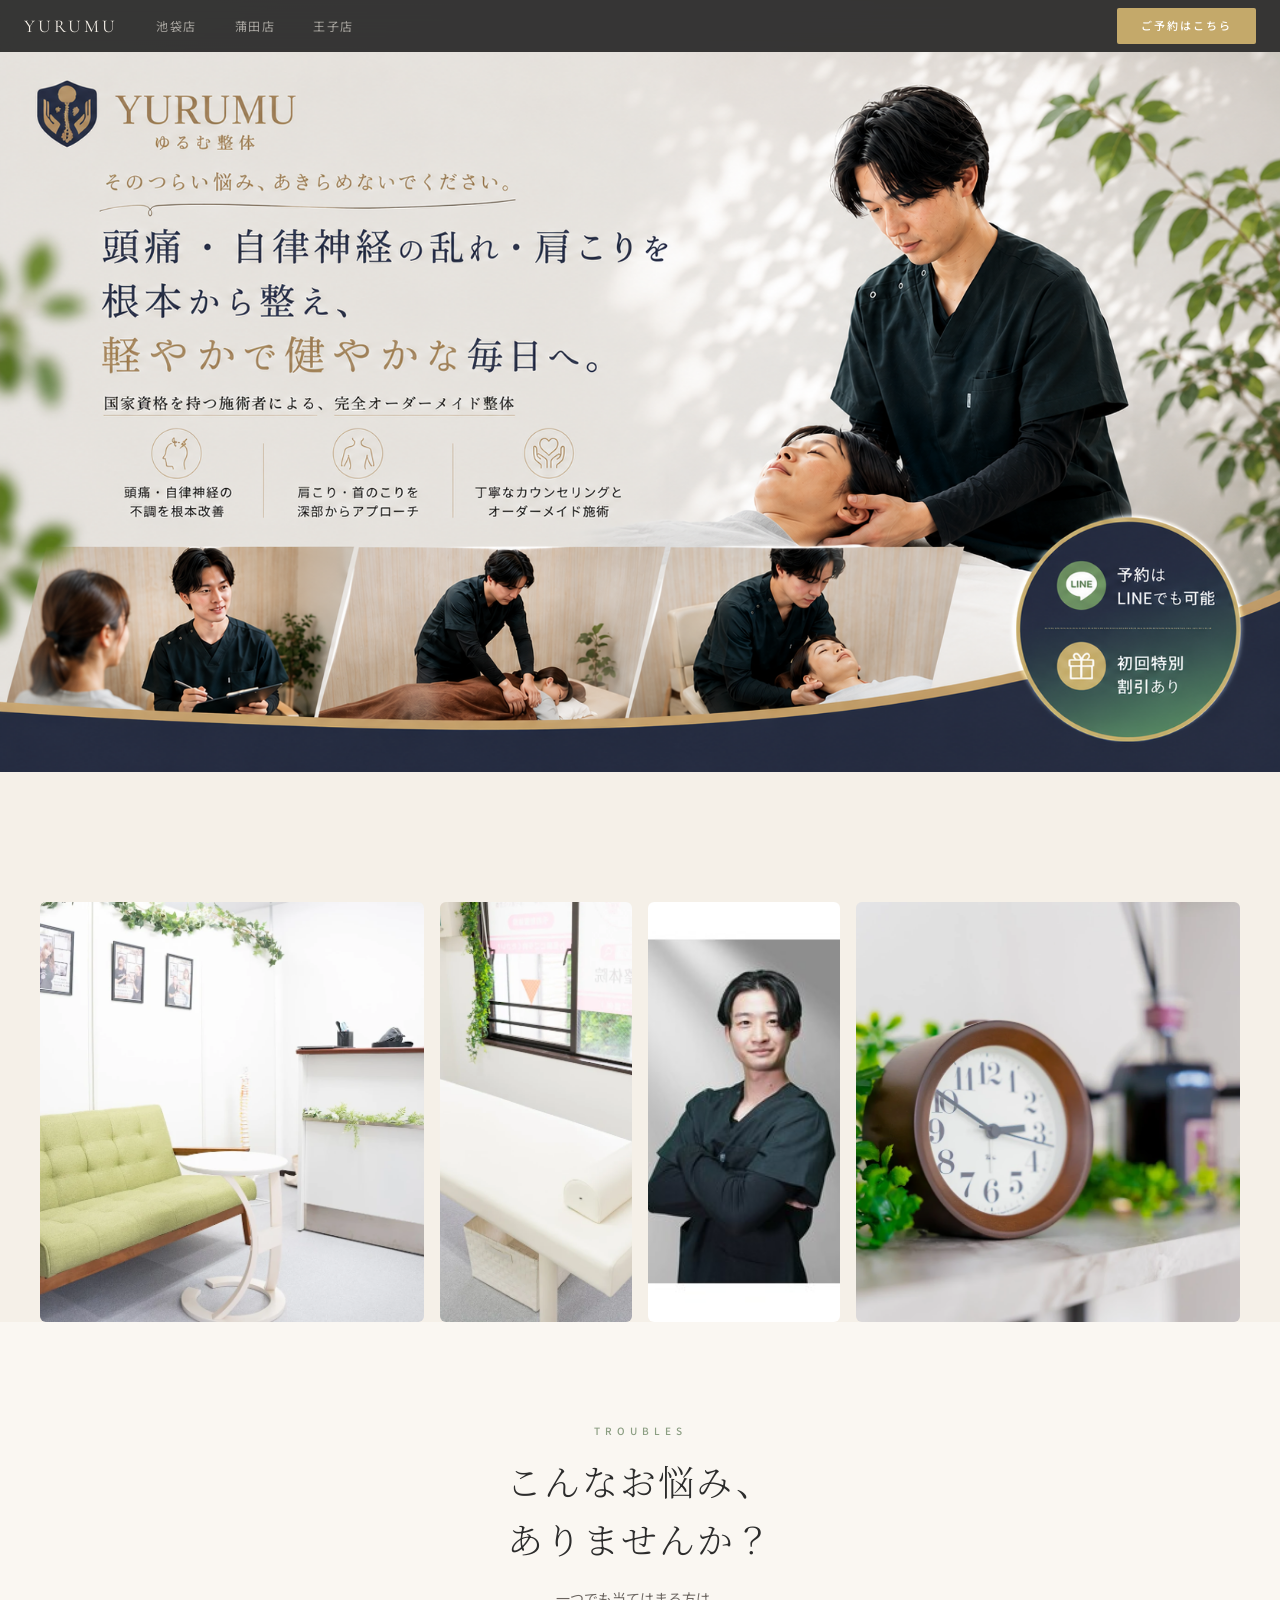
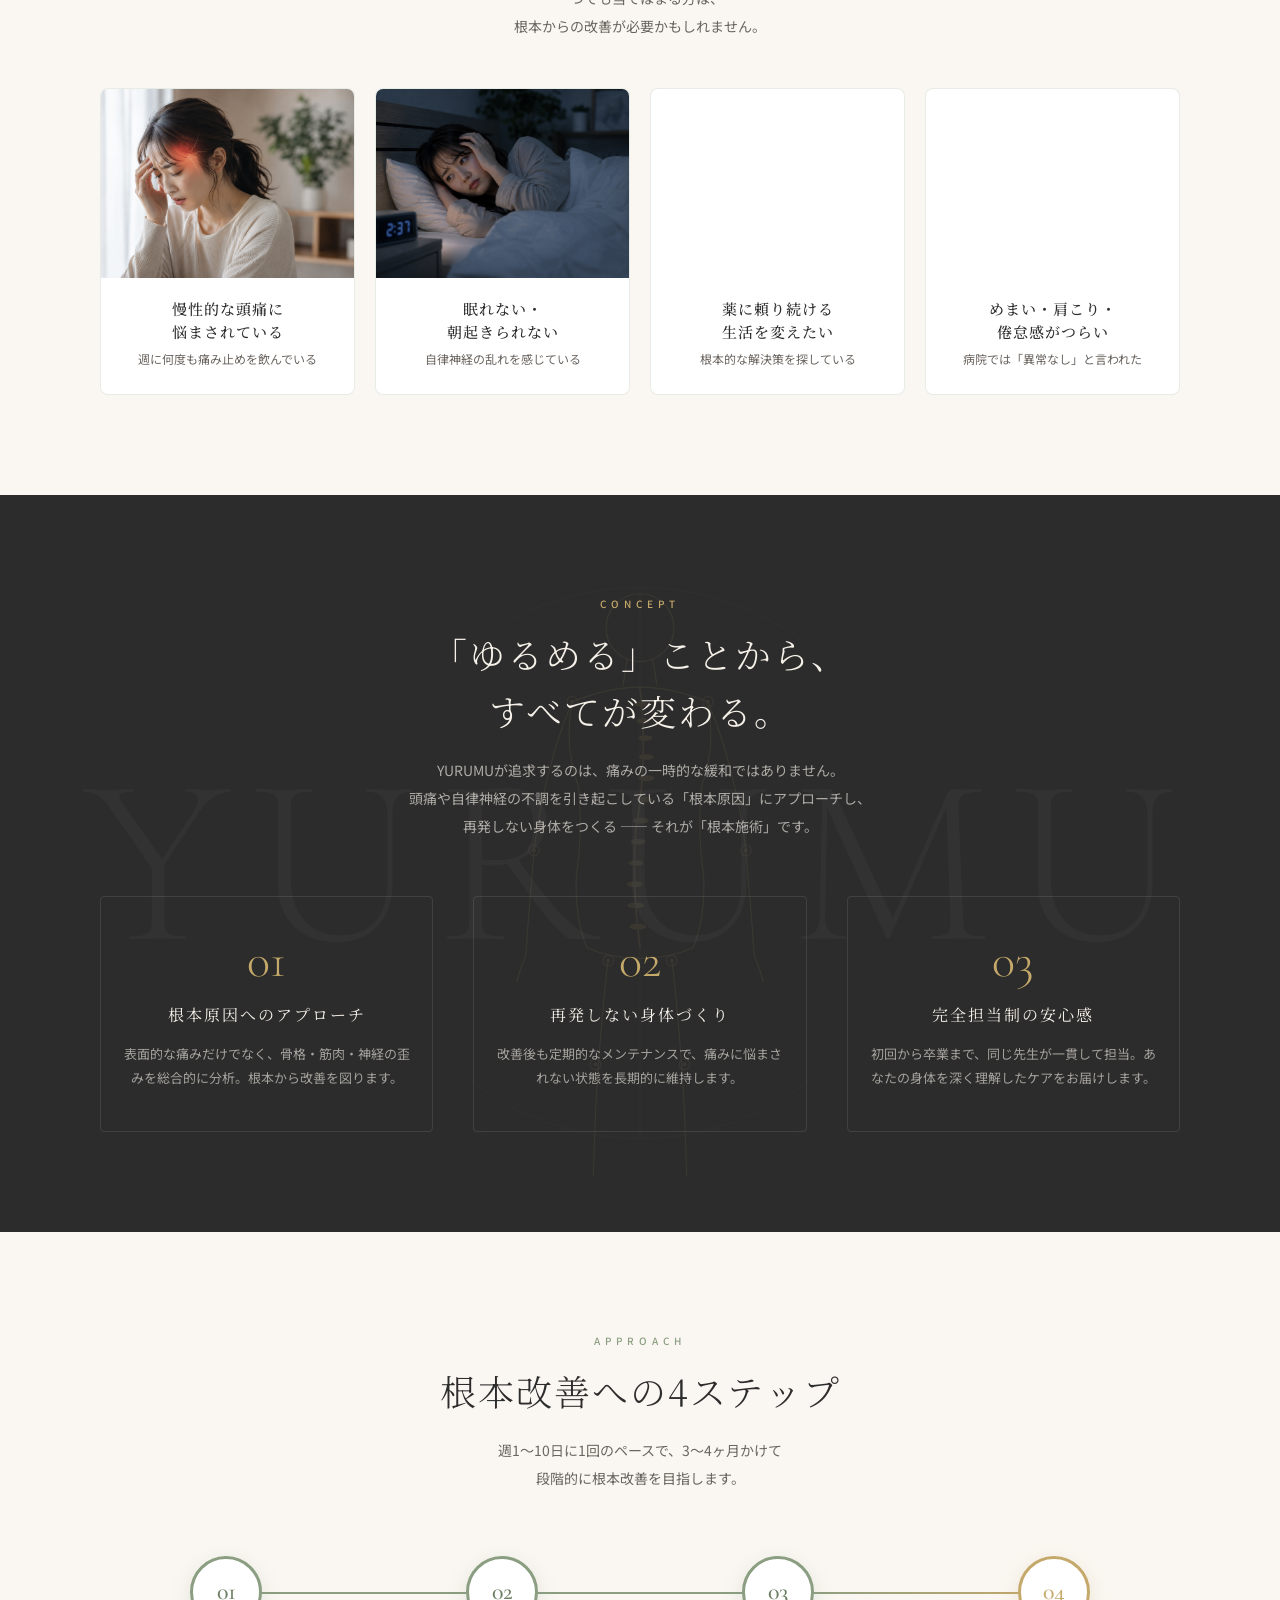
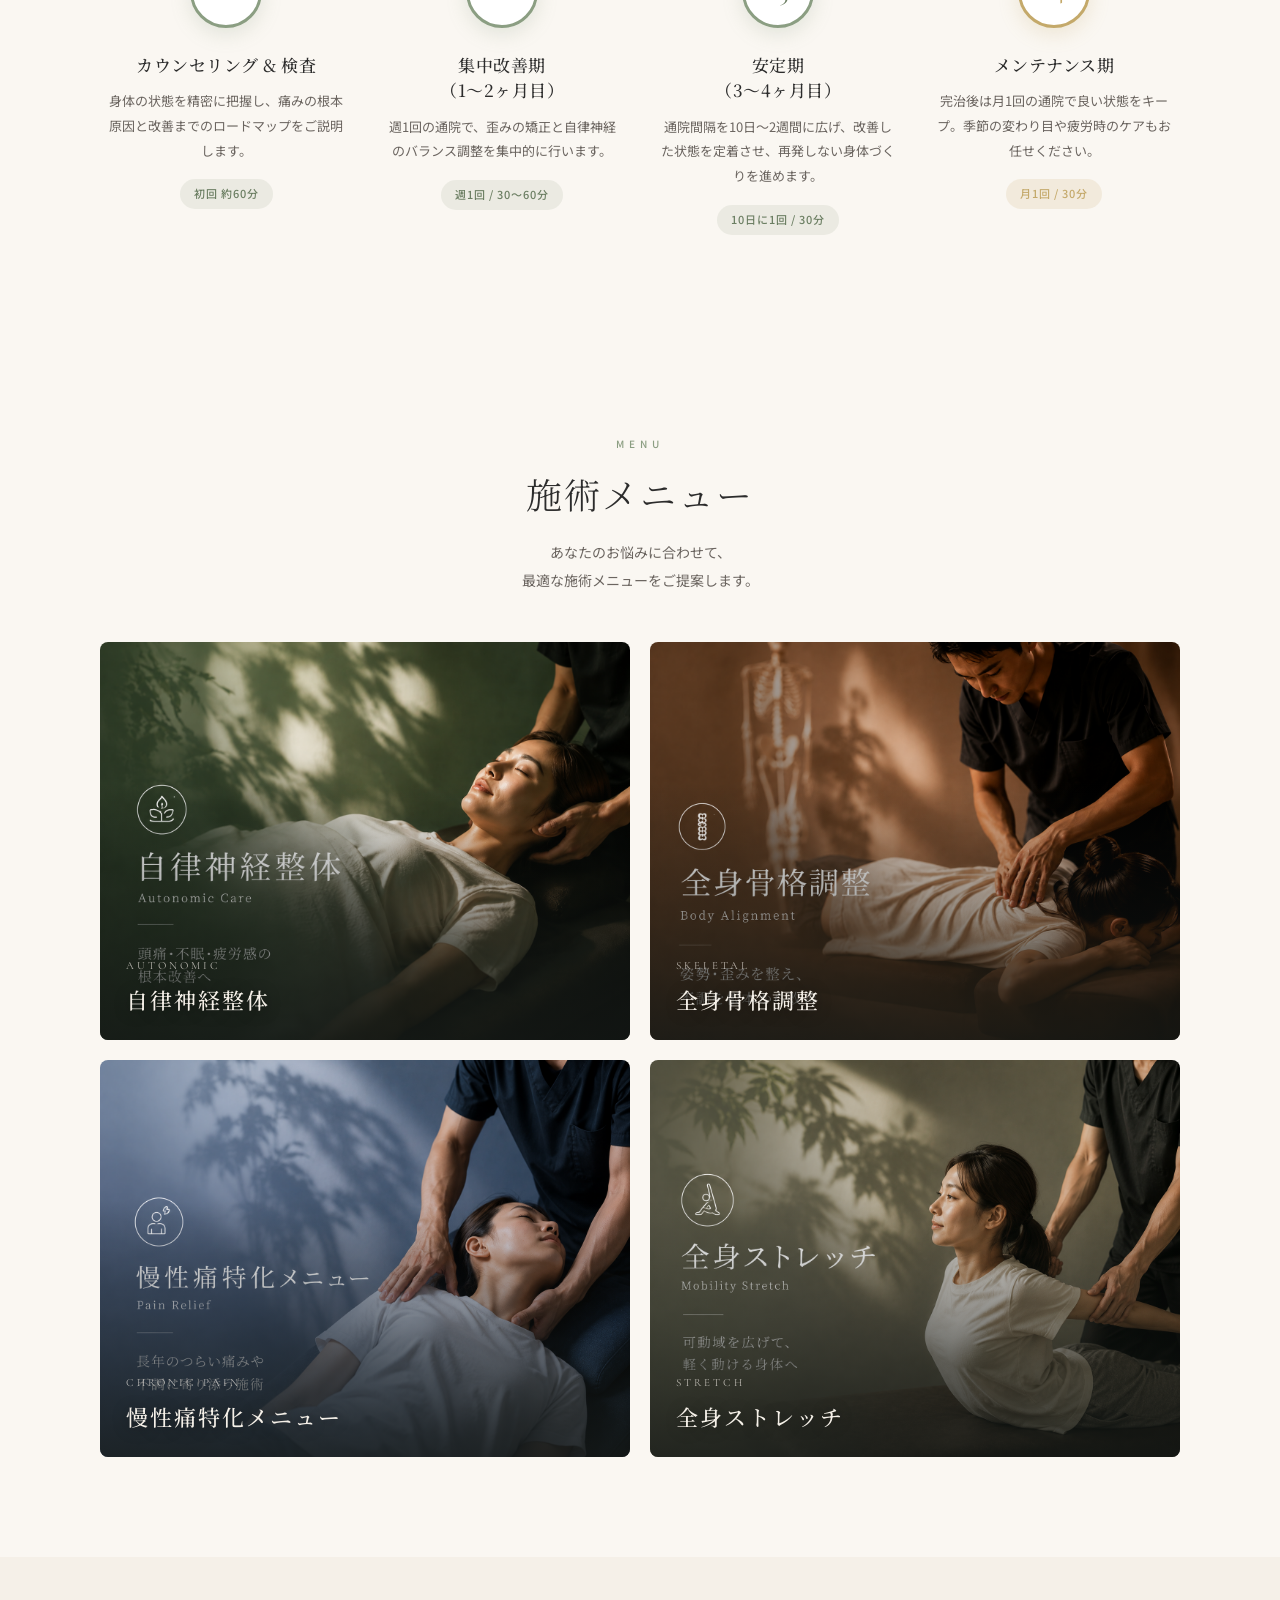
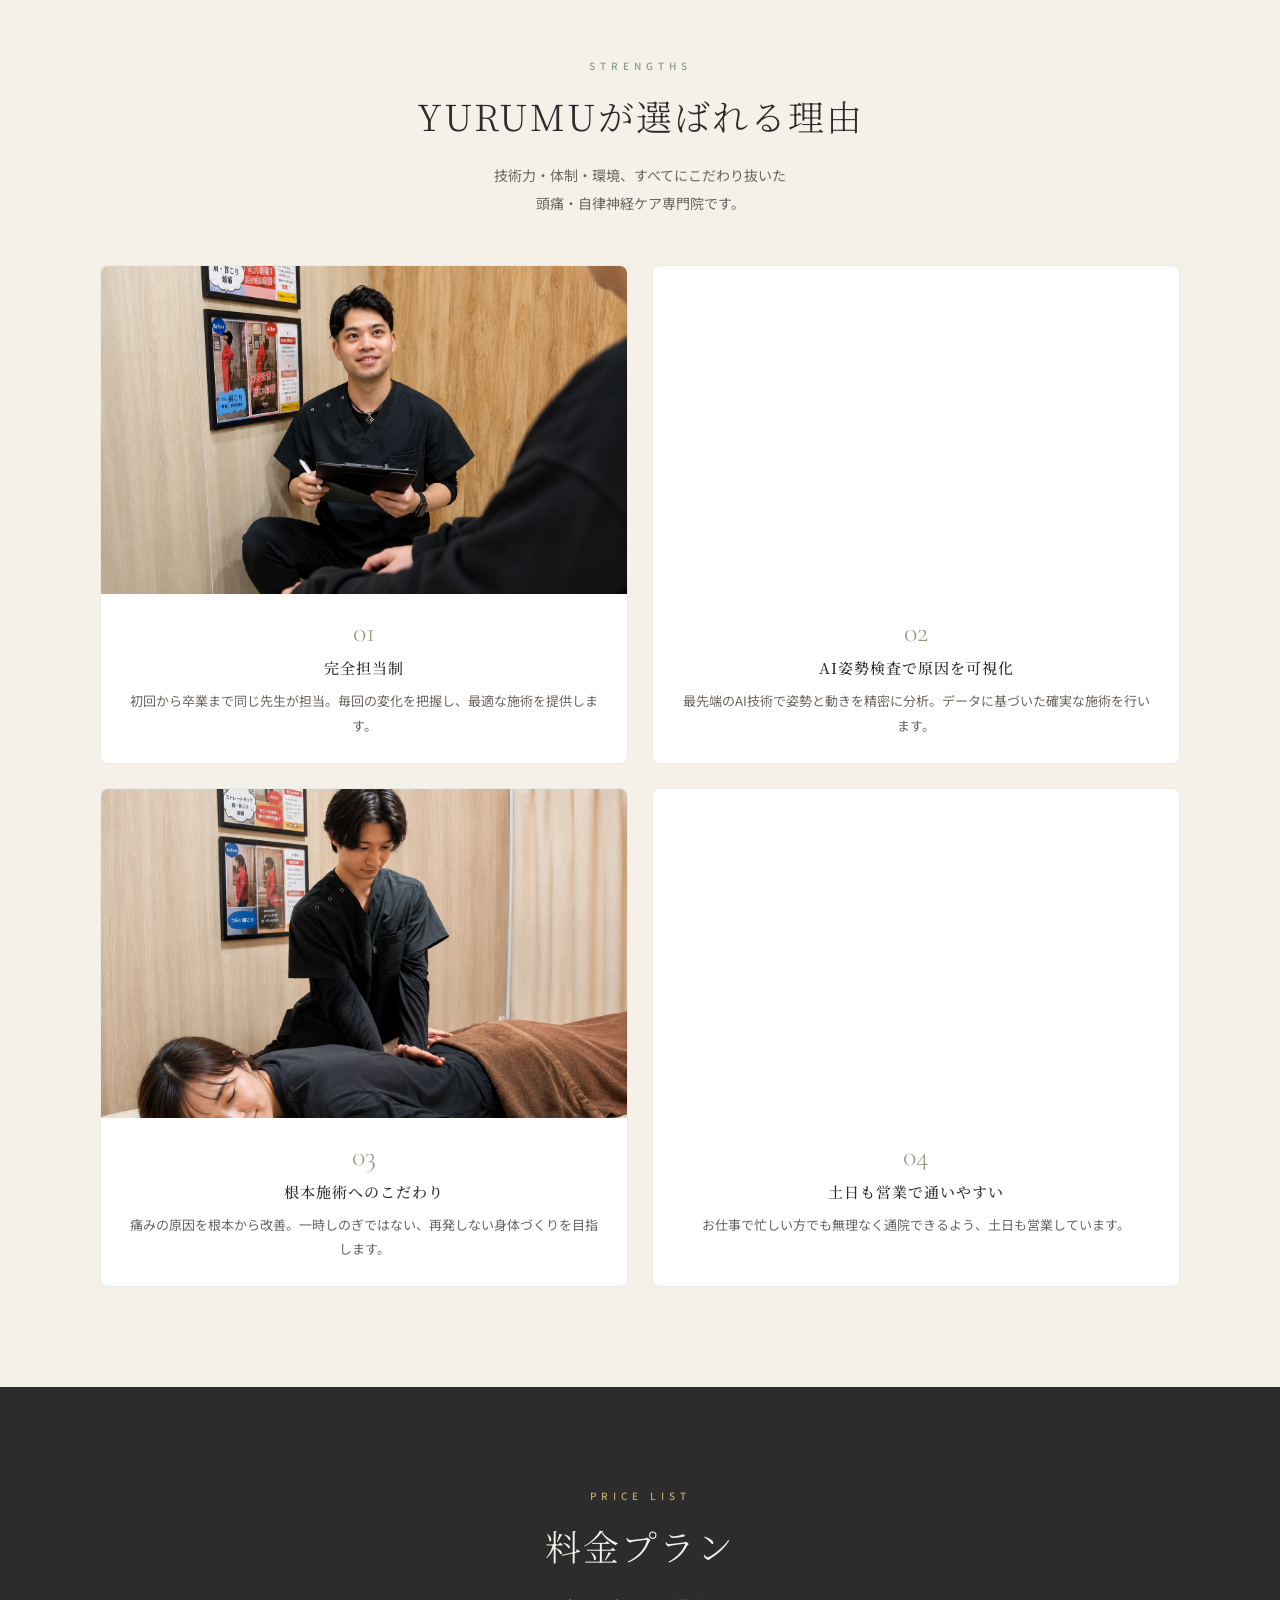
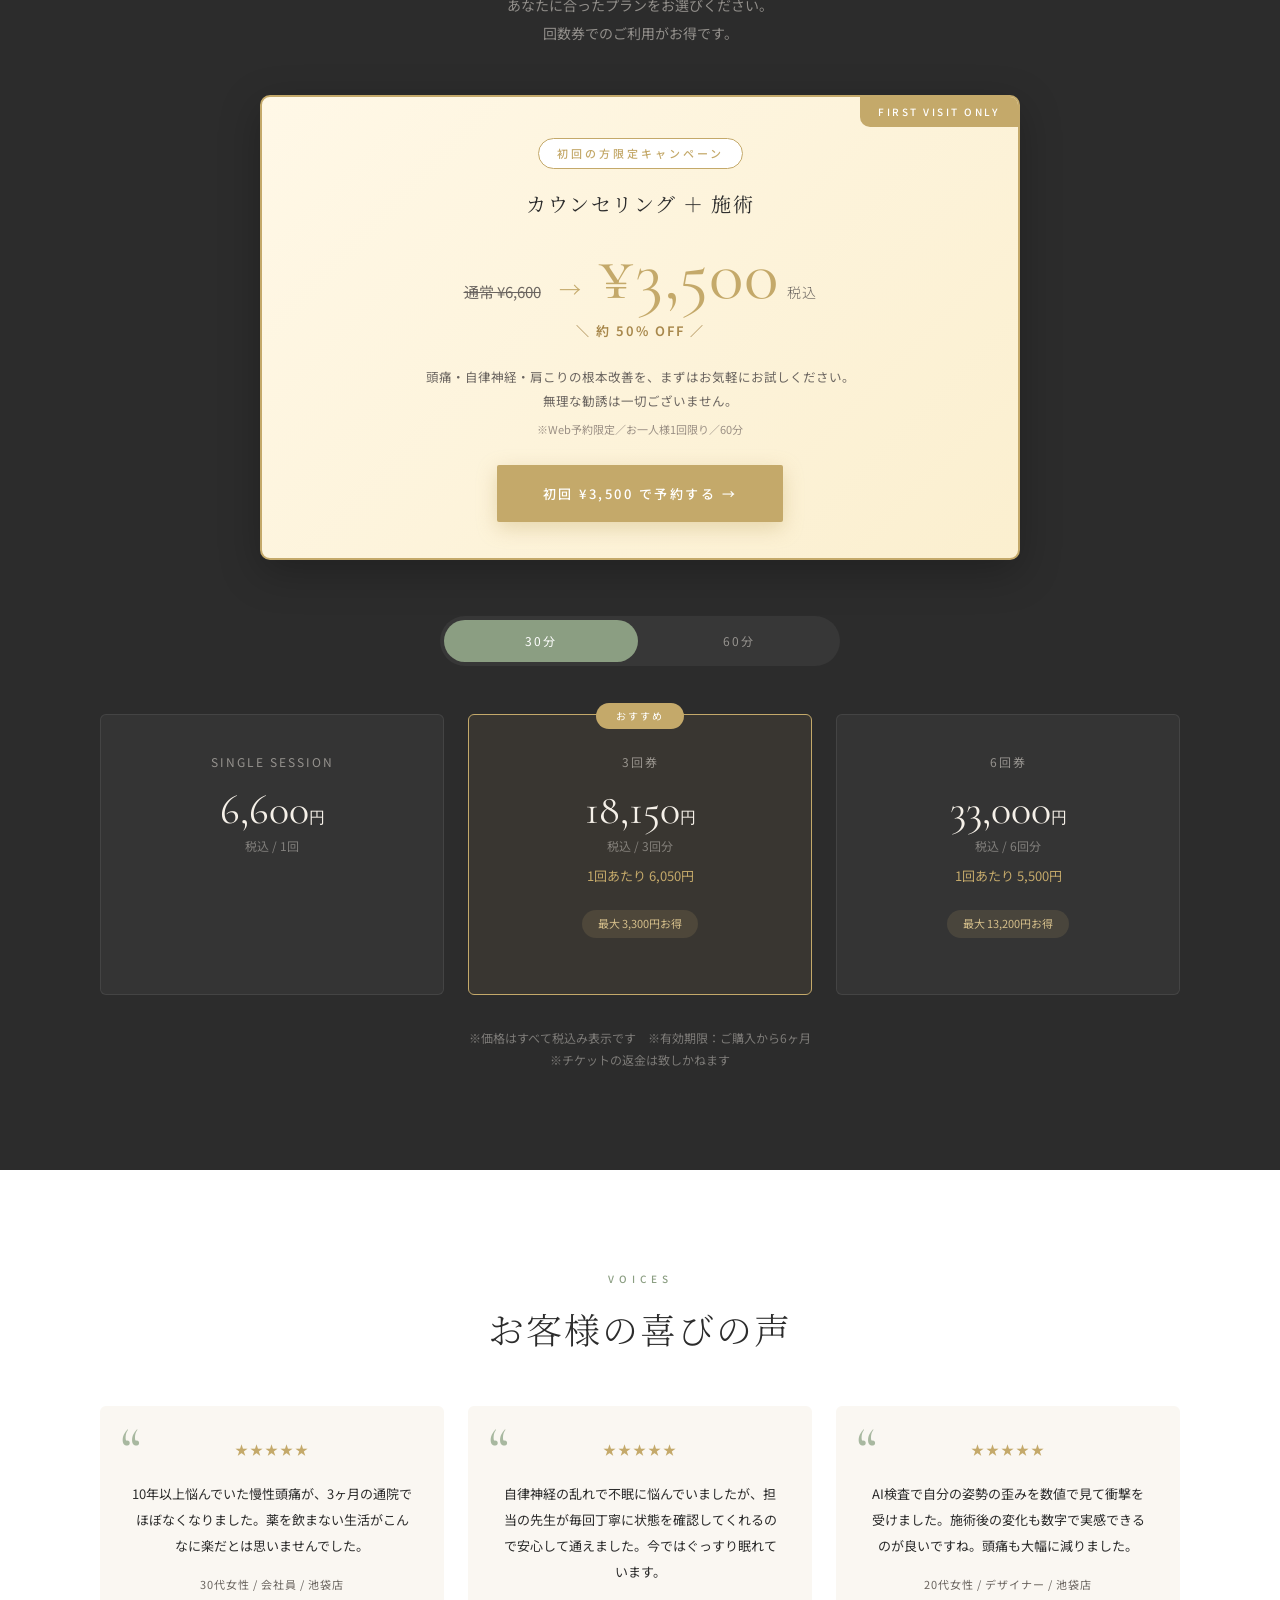
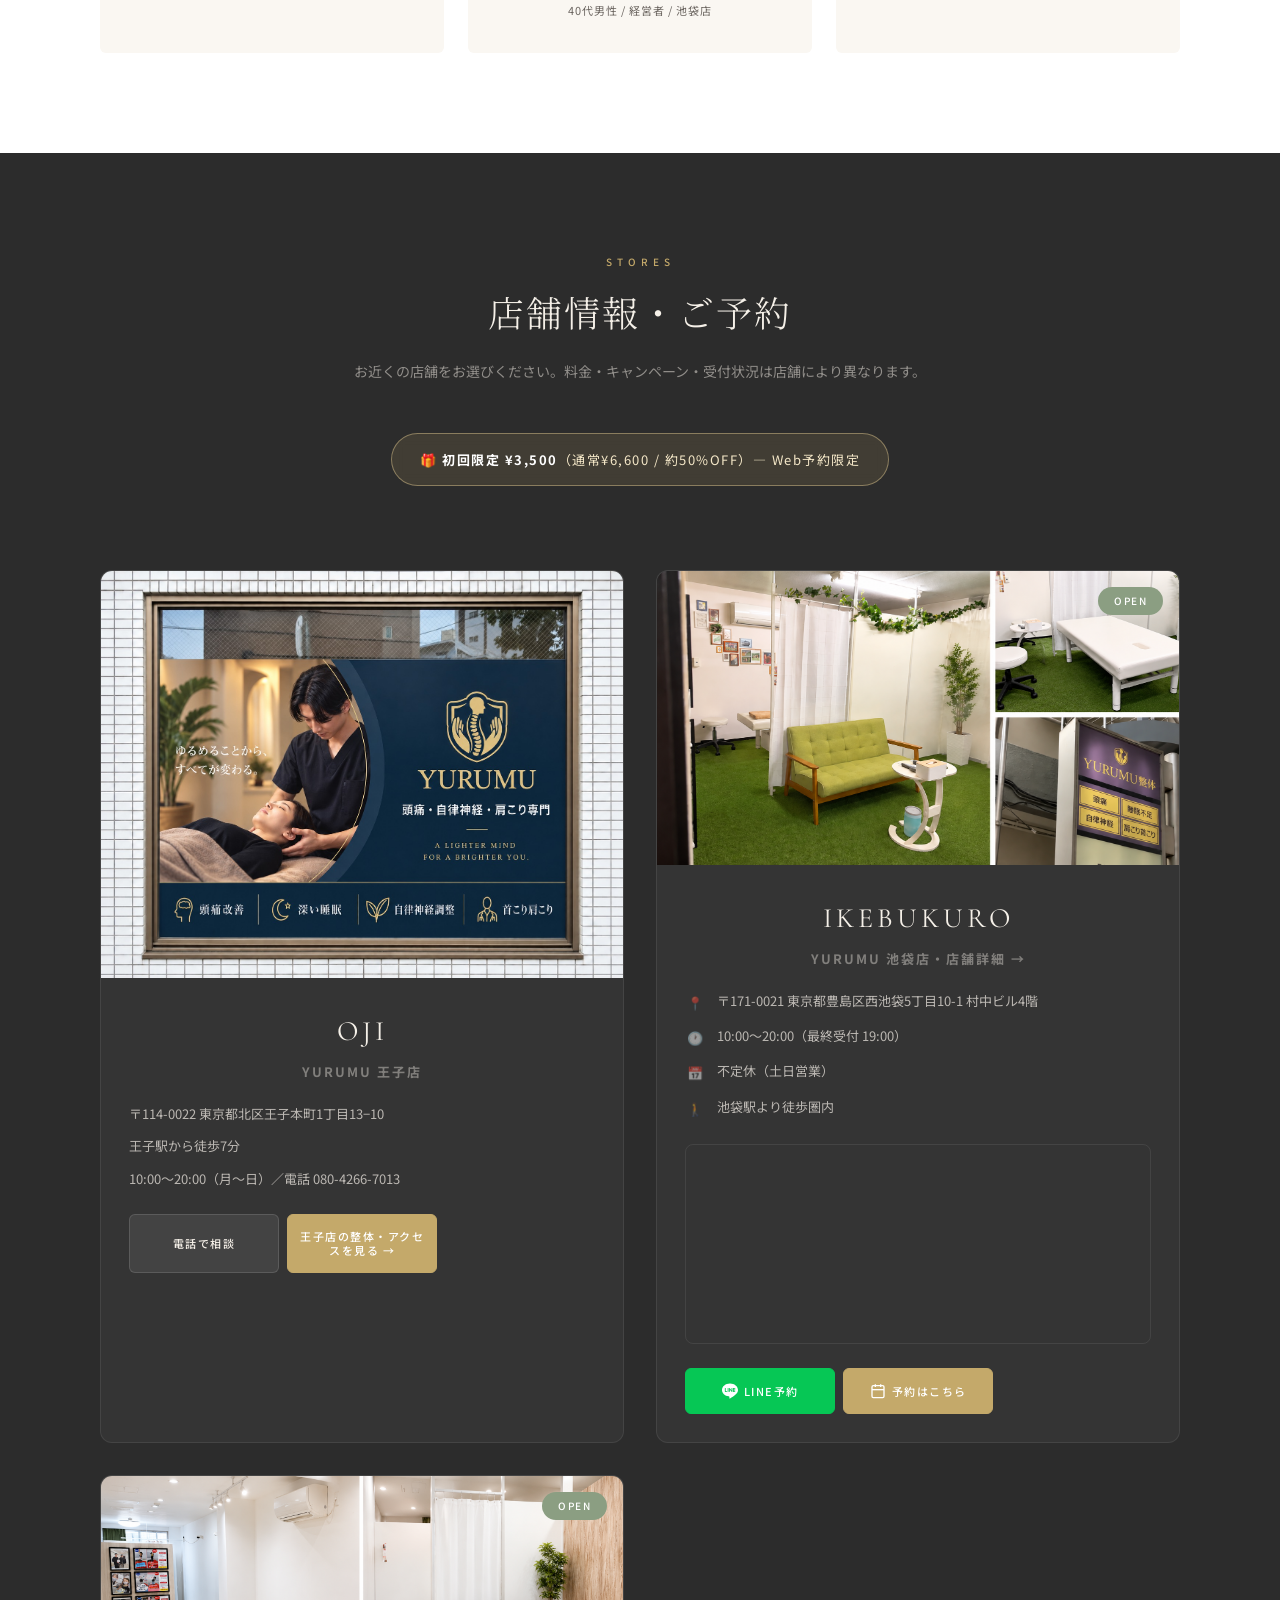
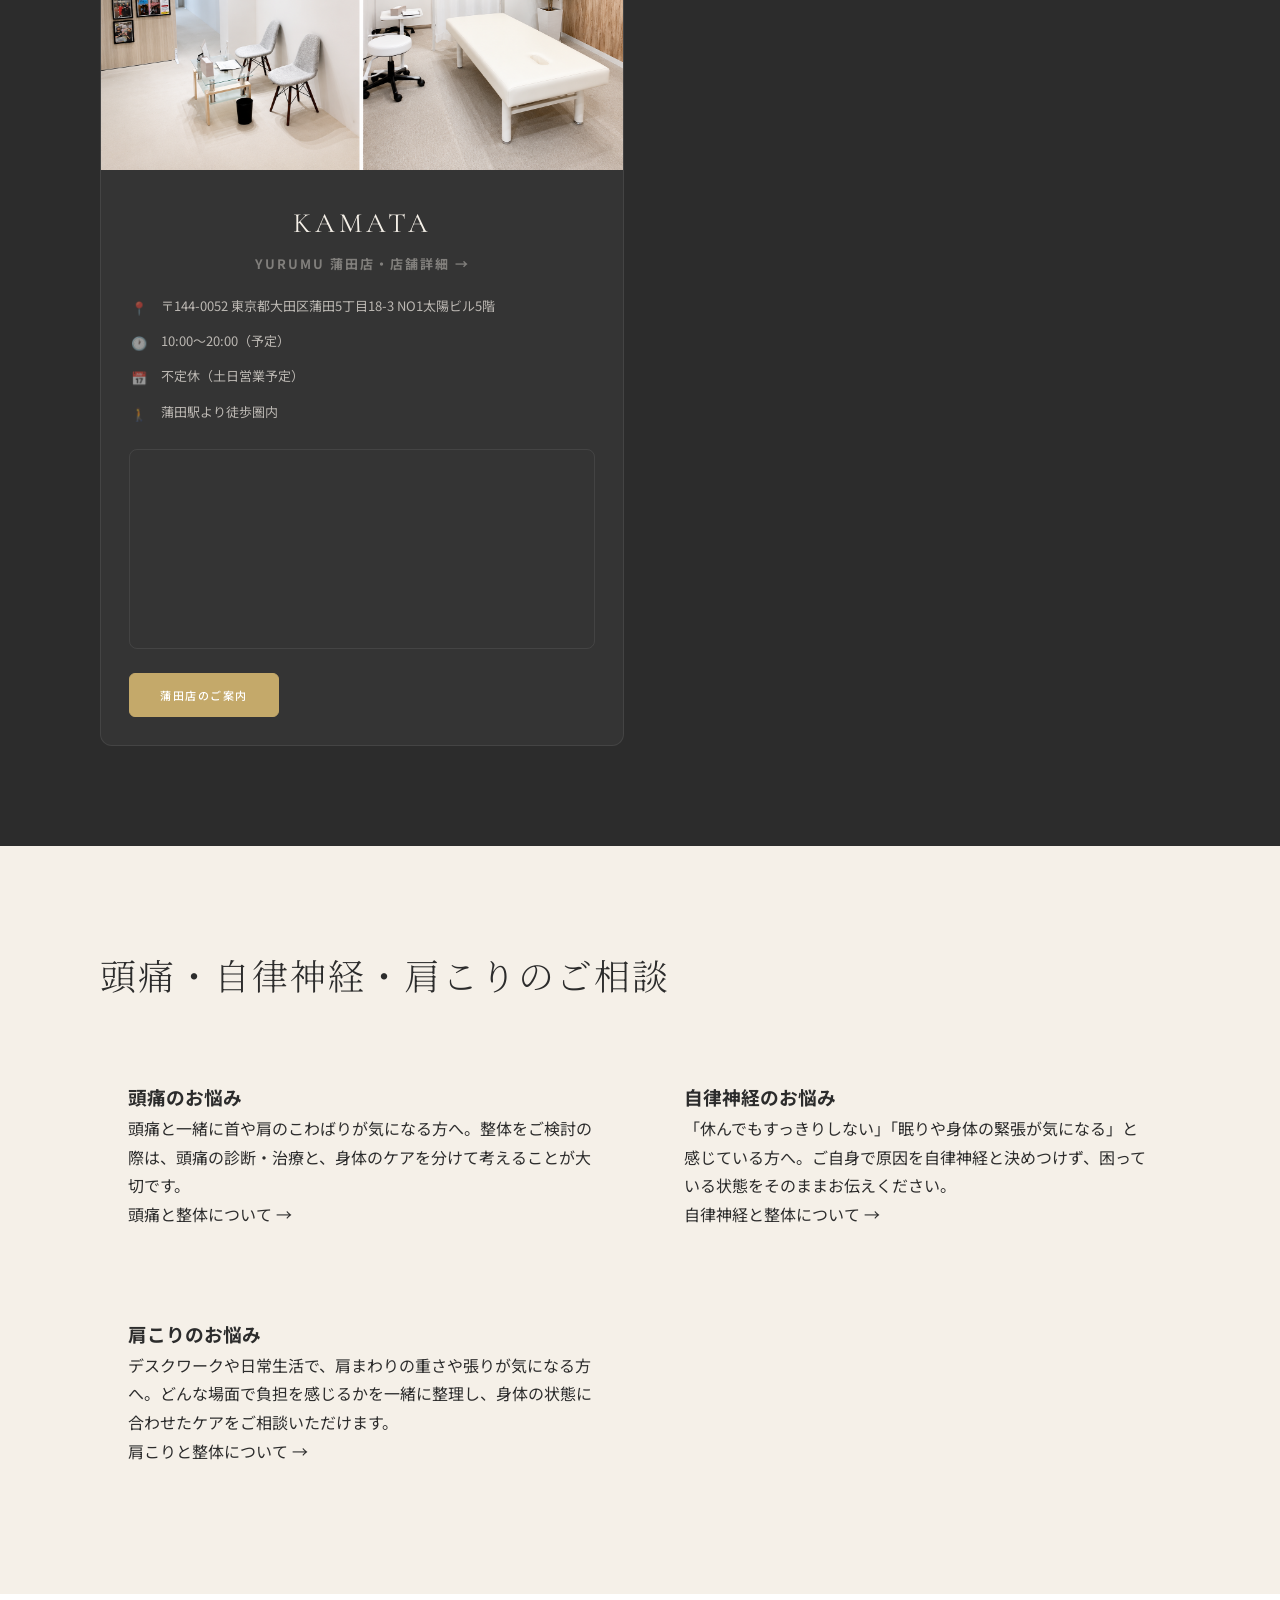
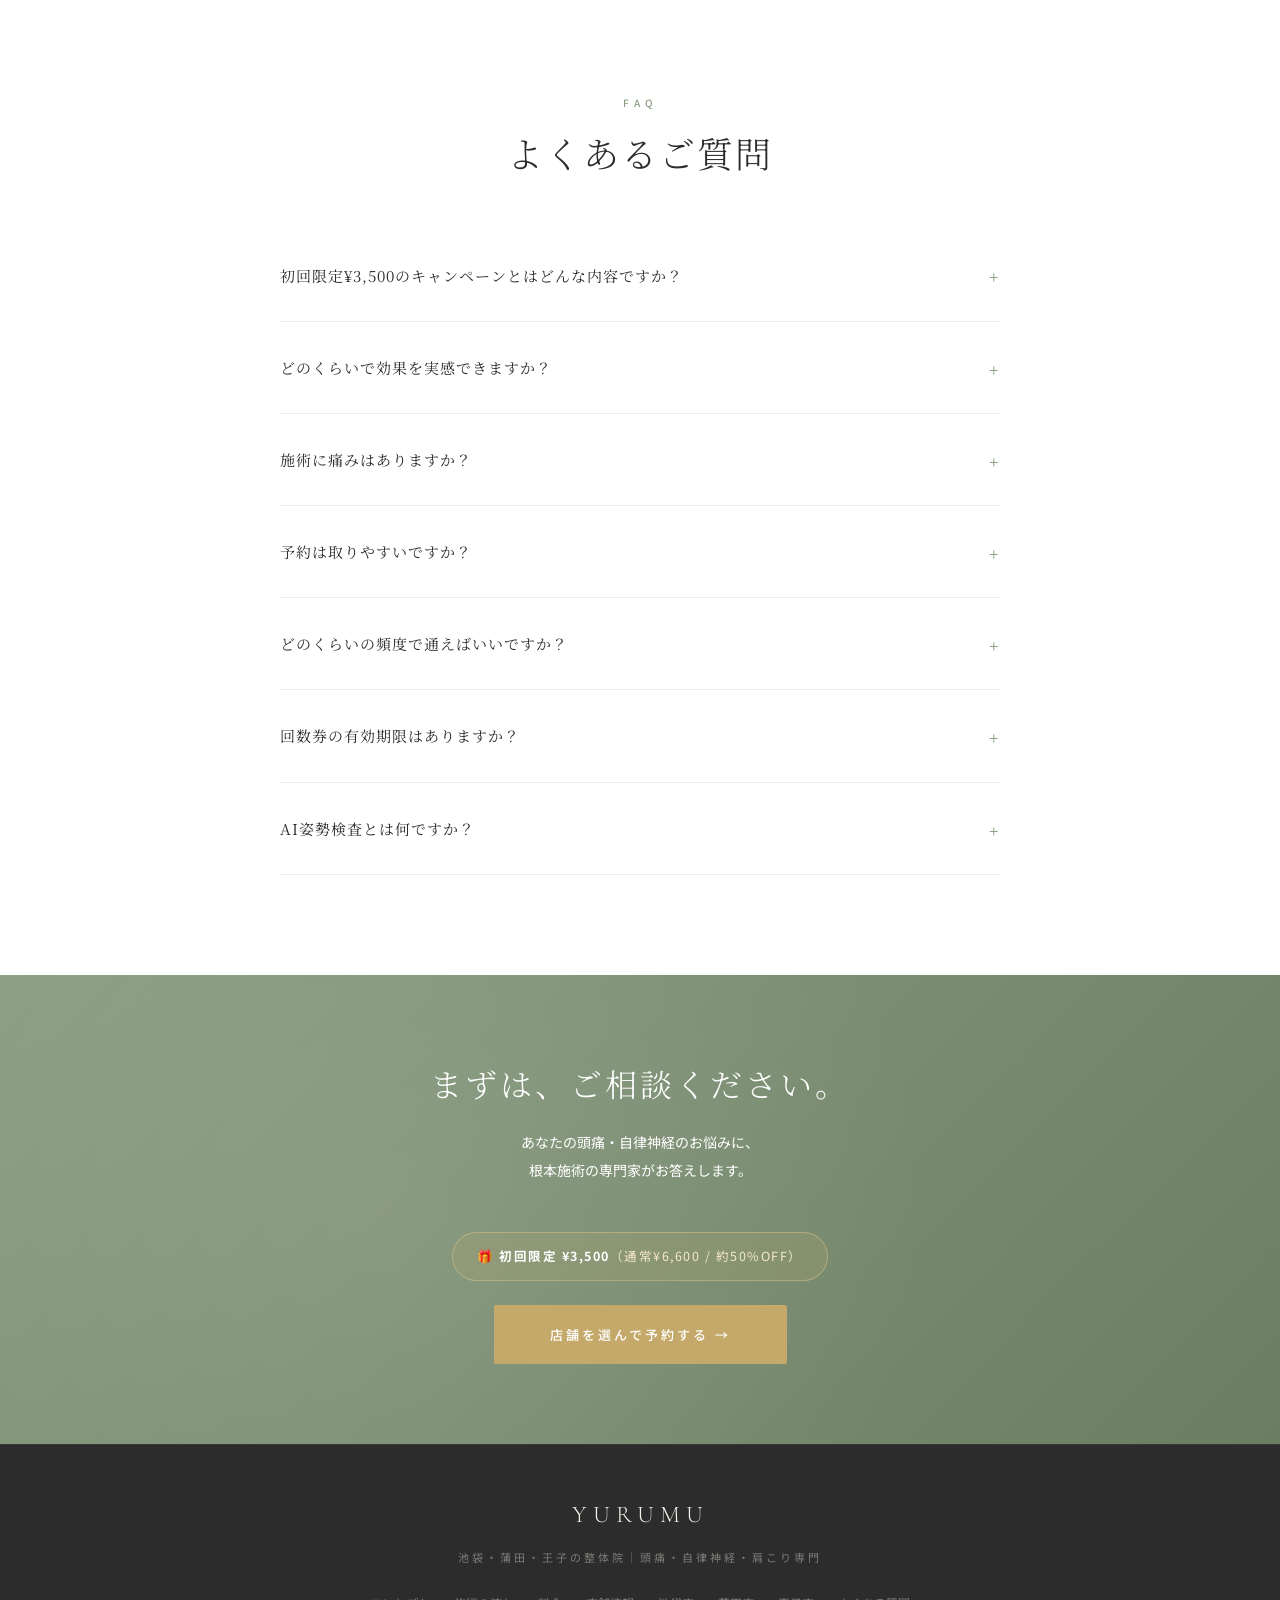
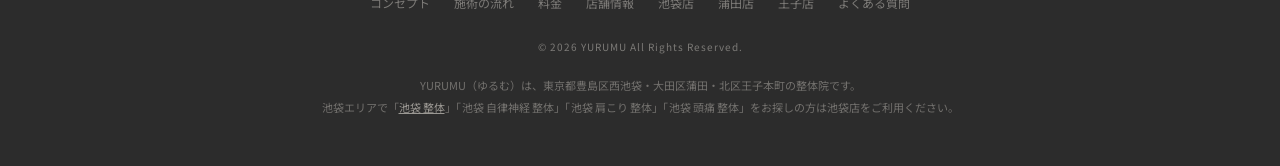
==== commit 44fc6cc7: "Add Oji photo and contact details to home page" ====
--- a/index.html
+++ b/index.html
@@ -439,7 +439,7 @@
   .gallery__item{height:180px}
 }
 </style>
-<script type="application/ld+json">{"@context":"https://schema.org","@type":"Organization","name":"YURUMU","url":"https://daikiwakabayash.github.io/YURUMU/","location":[{"@context":"https://schema.org","@type":"HealthAndBeautyBusiness","@id":"https://daikiwakabayash.github.io/YURUMU/stores/ikebukuro.html#business","name":"YURUMU 池袋店","url":"https://daikiwakabayash.github.io/YURUMU/stores/ikebukuro.html","address":{"@type":"PostalAddress","streetAddress":"西池袋5丁目10-1 村中ビル4階","addressLocality":"豊島区","addressRegion":"東京都","postalCode":"171-0021","addressCountry":"JP"},"areaServed":["池袋","豊島区"]},{"@context":"https://schema.org","@type":"HealthAndBeautyBusiness","@id":"https://daikiwakabayash.github.io/YURUMU/stores/kamata.html#business","name":"YURUMU 蒲田店","url":"https://daikiwakabayash.github.io/YURUMU/stores/kamata.html","address":{"@type":"PostalAddress","streetAddress":"蒲田5丁目18-3 NO1太陽ビル5階","addressLocality":"大田区","addressRegion":"東京都","postalCode":"144-0052","addressCountry":"JP"},"areaServed":["蒲田","大田区"]},{"@context":"https://schema.org","@type":"HealthAndBeautyBusiness","@id":"https://daikiwakabayash.github.io/YURUMU/stores/oji.html#business","name":"YURUMU 王子店","url":"https://daikiwakabayash.github.io/YURUMU/stores/oji.html","address":{"@type":"PostalAddress","streetAddress":"王子本町1丁目13−10","addressLocality":"北区","addressRegion":"東京都","postalCode":"114-0022","addressCountry":"JP"},"areaServed":["王子","北区"]}]}</script>
+<script type="application/ld+json">{"@context": "https://schema.org", "@type": "Organization", "name": "YURUMU", "url": "https://daikiwakabayash.github.io/YURUMU/", "location": [{"@context": "https://schema.org", "@type": "HealthAndBeautyBusiness", "@id": "https://daikiwakabayash.github.io/YURUMU/stores/ikebukuro.html#business", "name": "YURUMU 池袋店", "url": "https://daikiwakabayash.github.io/YURUMU/stores/ikebukuro.html", "address": {"@type": "PostalAddress", "streetAddress": "西池袋5丁目10-1 村中ビル4階", "addressLocality": "豊島区", "addressRegion": "東京都", "postalCode": "171-0021", "addressCountry": "JP"}, "areaServed": ["池袋", "豊島区"]}, {"@context": "https://schema.org", "@type": "HealthAndBeautyBusiness", "@id": "https://daikiwakabayash.github.io/YURUMU/stores/kamata.html#business", "name": "YURUMU 蒲田店", "url": "https://daikiwakabayash.github.io/YURUMU/stores/kamata.html", "address": {"@type": "PostalAddress", "streetAddress": "蒲田5丁目18-3 NO1太陽ビル5階", "addressLocality": "大田区", "addressRegion": "東京都", "postalCode": "144-0052", "addressCountry": "JP"}, "areaServed": ["蒲田", "大田区"]}, {"@context": "https://schema.org", "@type": "HealthAndBeautyBusiness", "@id": "https://daikiwakabayash.github.io/YURUMU/stores/oji.html#business", "name": "YURUMU（ゆるむ）整体 王子院", "url": "https://daikiwakabayash.github.io/YURUMU/stores/oji.html", "address": {"@type": "PostalAddress", "streetAddress": "王子本町1丁目13−10", "addressLocality": "北区", "addressRegion": "東京都", "postalCode": "114-0022", "addressCountry": "JP"}, "areaServed": ["王子", "北区"], "telephone": "+81-80-4266-7013", "image": "https://daikiwakabayash.github.io/YURUMU/images/oji-sign.jpg", "hasMap": "https://www.google.com/maps/place/YURUMU（ゆるむ）整体+王子院/data=!4m2!3m1!1s0x6018937d1cbc0641:0xaa112dc981ceddfd"}]}</script>
 <style>@media(max-width:480px){.store-bar__left{gap:8px}.store-tab{padding:6px;letter-spacing:0}.store-bar__cta{padding:6px 8px;letter-spacing:0}} [id]{scroll-margin-top:70px}</style></head>
 <body>
 
@@ -887,7 +887,7 @@
       🎁 <strong style="color:#fff">初回限定 ¥3,500</strong>（通常¥6,600 / 約50%OFF）— Web予約限定
     </div>
     <div class="stores__grid">
-<article class="sv2" id="store-oji"><div class="sv2__body"><div class="sv2__name">OJI</div><h3 class="sv2__name-jp">YURUMU 王子店</h3><div class="sv2__info"><div class="sv2__row"><div class="sv2__row-text">〒114-0022 東京都北区王子本町1丁目13−10</div></div><div class="sv2__row"><div class="sv2__row-text">王子駅から徒歩7分</div></div><div class="sv2__row"><div class="sv2__row-text">開業日・営業時間・HPからのご予約方法は、ご案内準備中です。</div></div></div><div class="sv2__ctas"><a class="sc-btn reserve" href="stores/oji.html">王子店の整体・アクセスを見る →</a></div></div></article>
+<article class="sv2" id="store-oji"><a href="stores/oji.html" class="sv2__hero" style="display:block;aspect-ratio:1421/1107"><img src="images/oji-sign.jpg" width="1421" height="1107" loading="lazy" alt="YURUMU王子院の看板・外観"></a><div class="sv2__body"><div class="sv2__name">OJI</div><h3 class="sv2__name-jp">YURUMU 王子店</h3><div class="sv2__info"><div class="sv2__row"><div class="sv2__row-text">〒114-0022 東京都北区王子本町1丁目13−10</div></div><div class="sv2__row"><div class="sv2__row-text">王子駅から徒歩7分</div></div><div class="sv2__row"><div class="sv2__row-text">10:00〜20:00（月〜日）／電話 080-4266-7013</div></div></div><div class="sv2__ctas"><a class="sc-btn phone" href="tel:08042667013">電話で相談</a><a class="sc-btn reserve" href="stores/oji.html">王子店の整体・アクセスを見る →</a></div></div></article>
       <!-- ▼ 店舗画像: images/store-ikebukuro.jpg をアップロードするだけで自動表示 -->
       <!-- 池袋 -->
       <div class="sv2 reveal" id="store-ikebukuro">
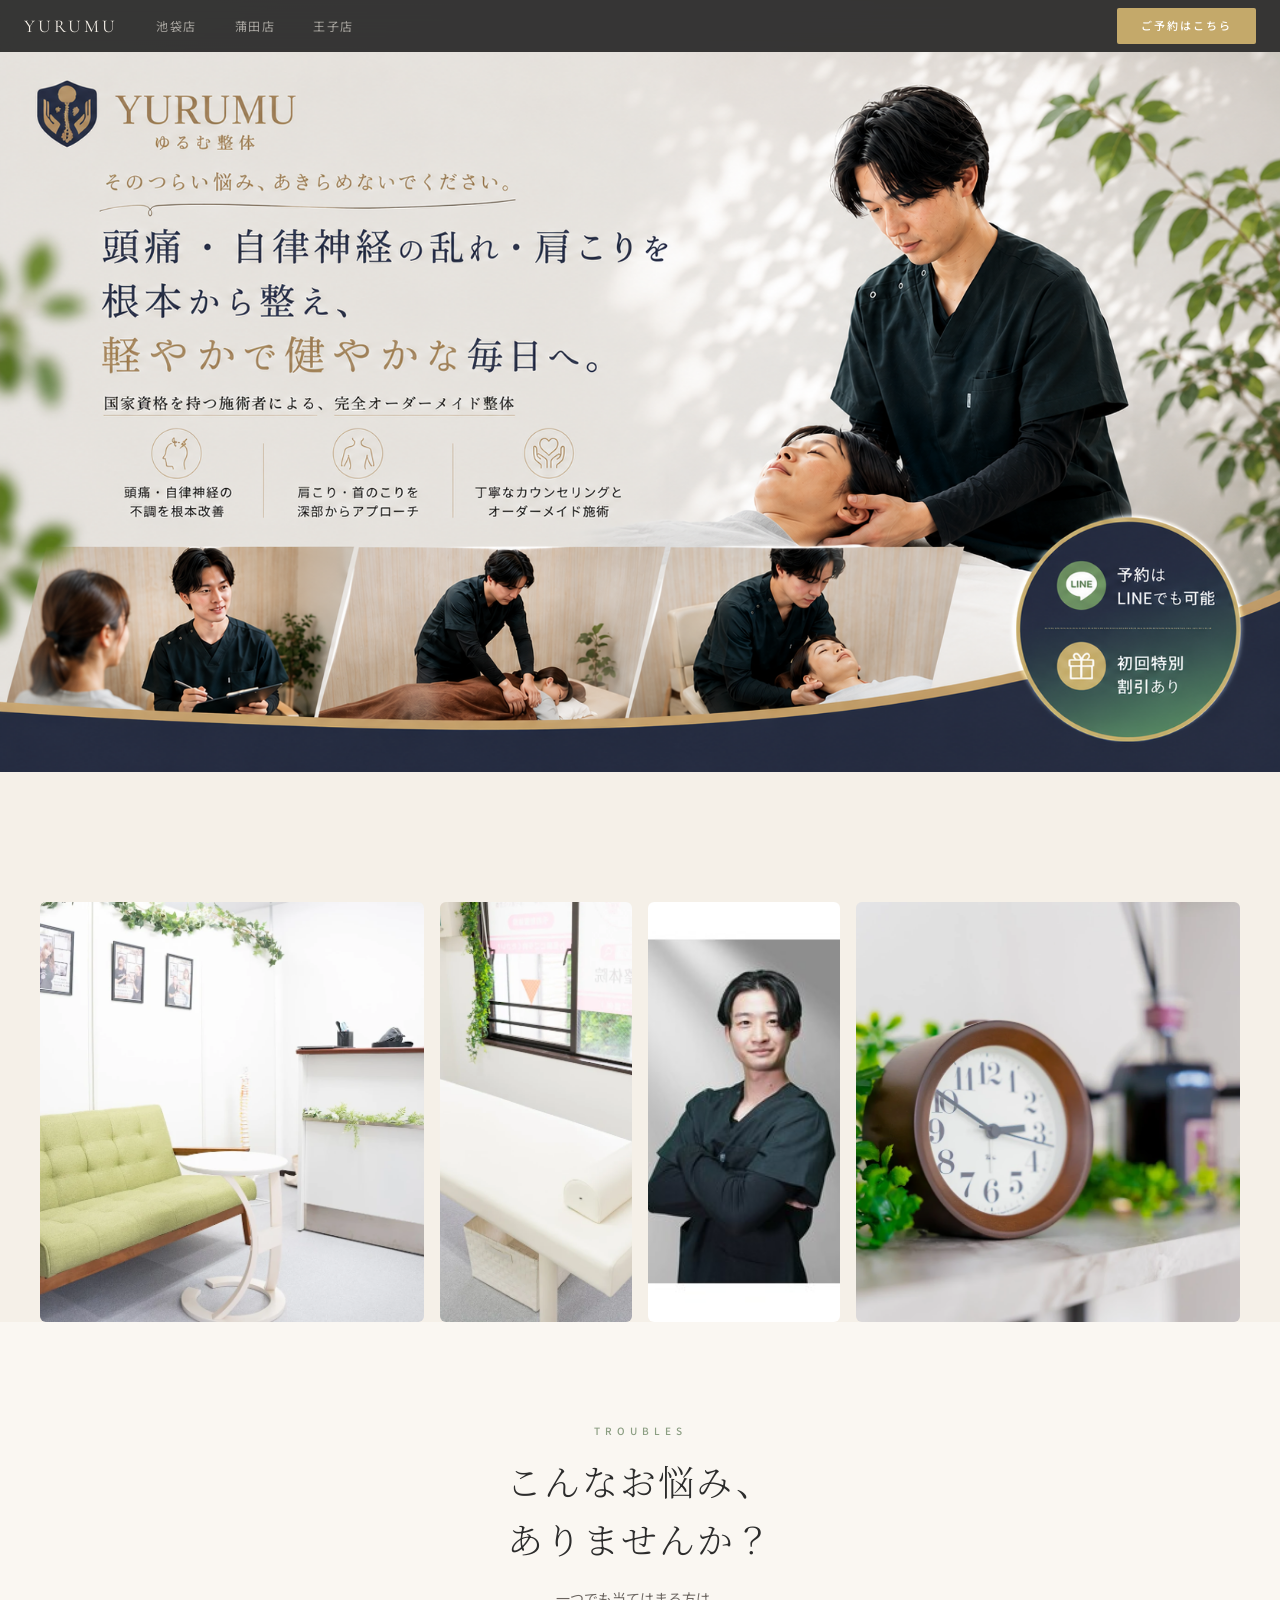
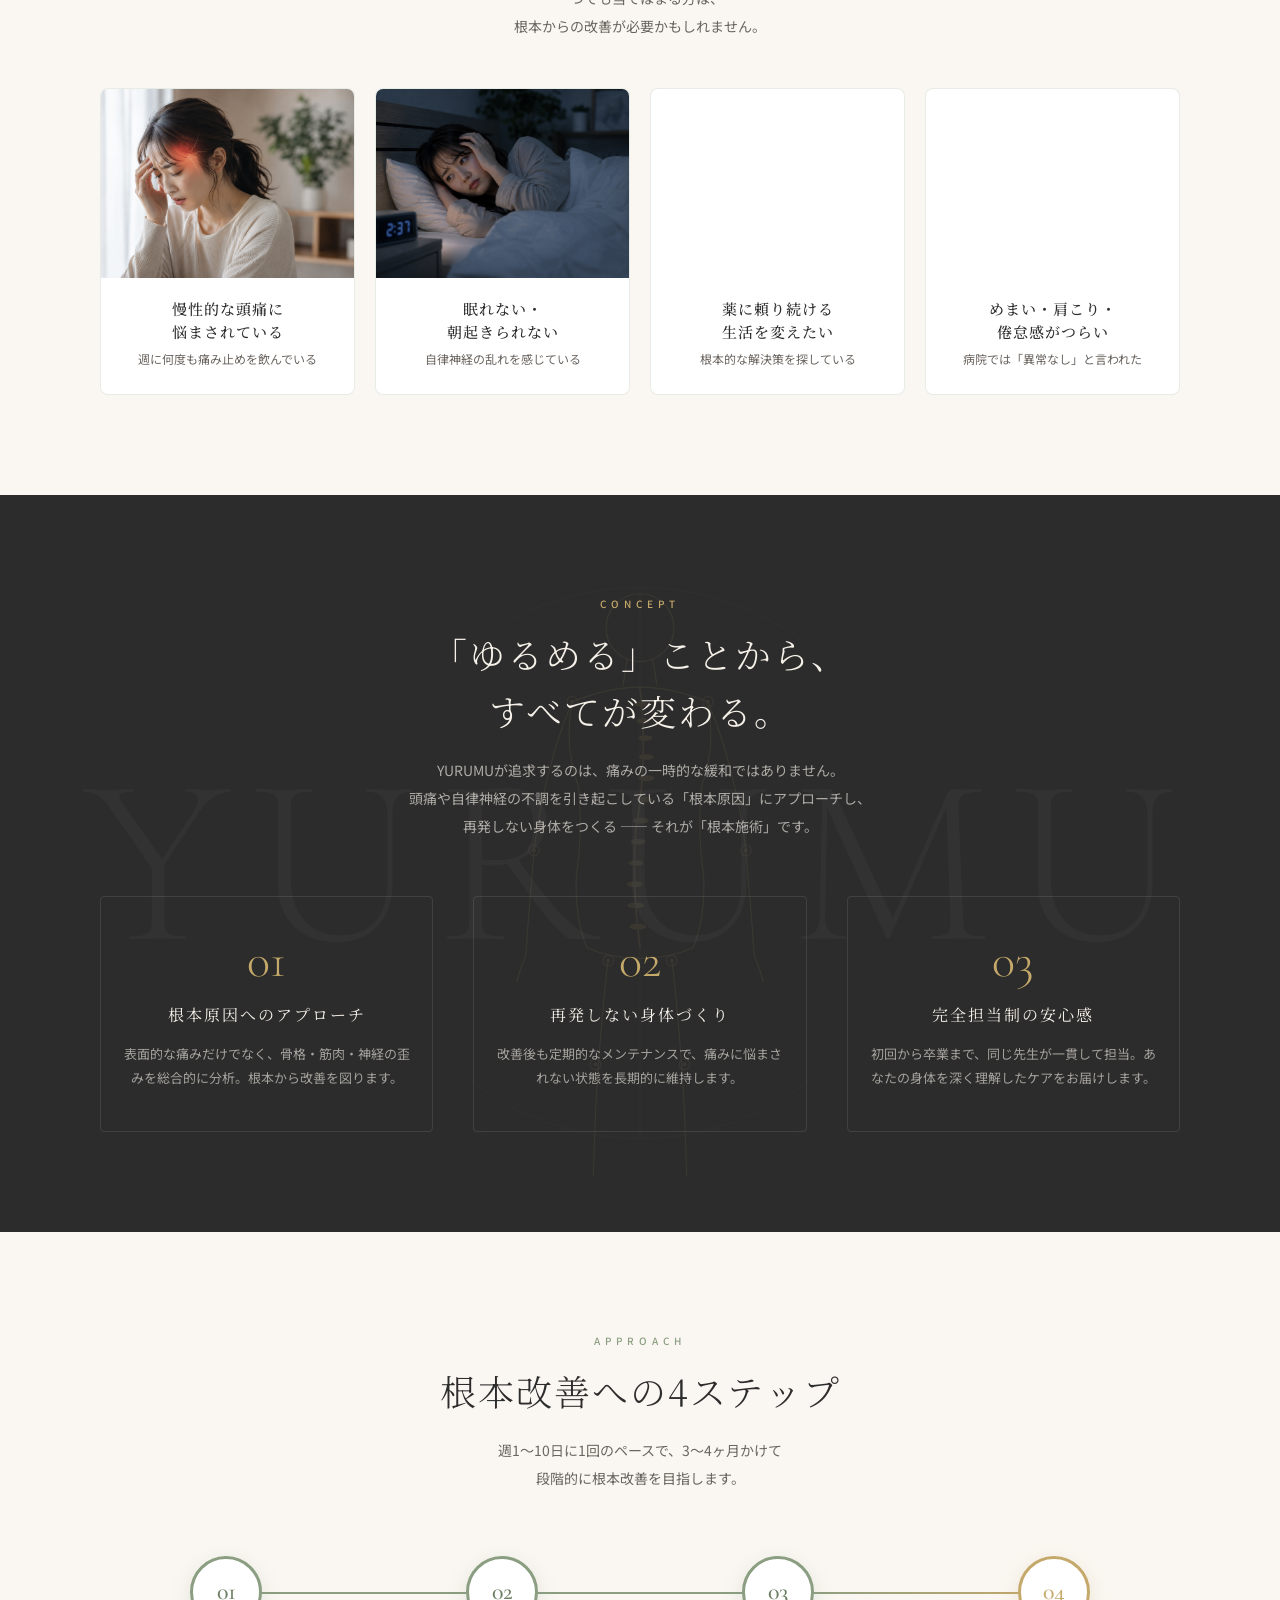
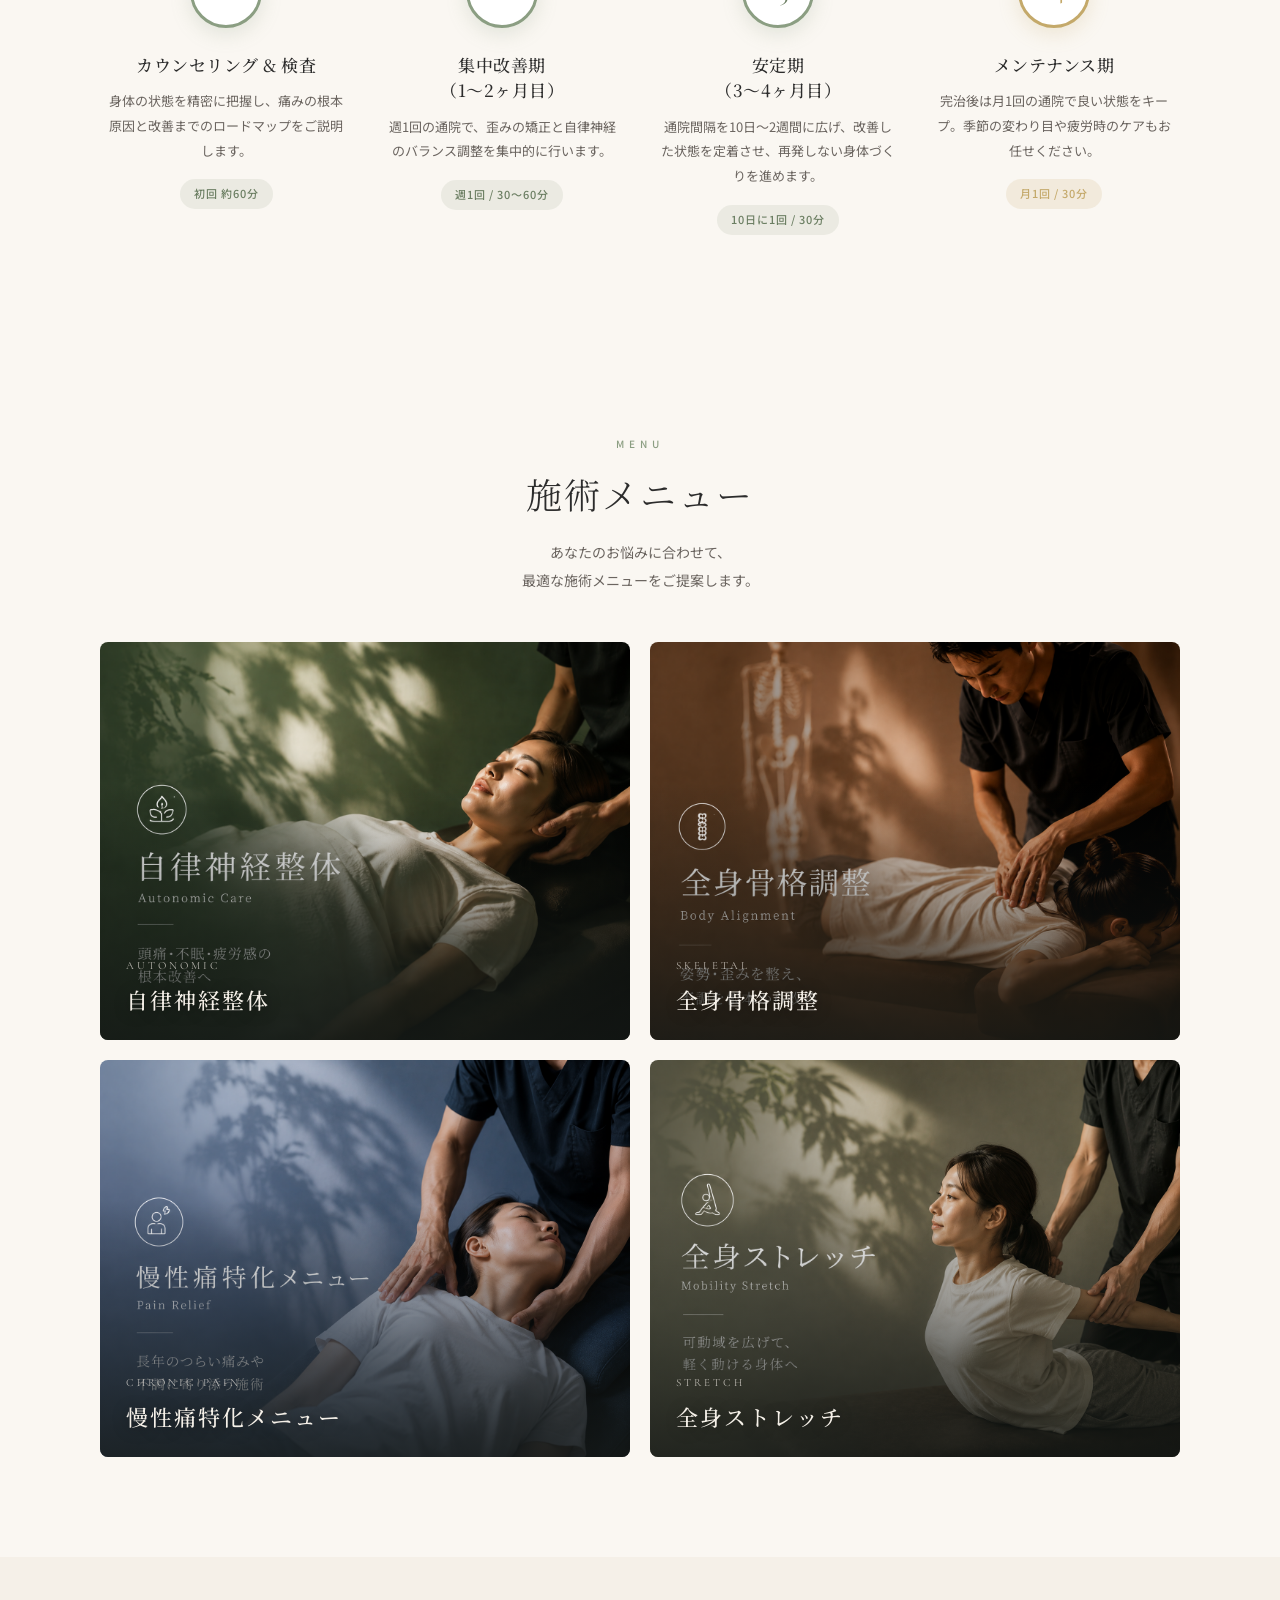
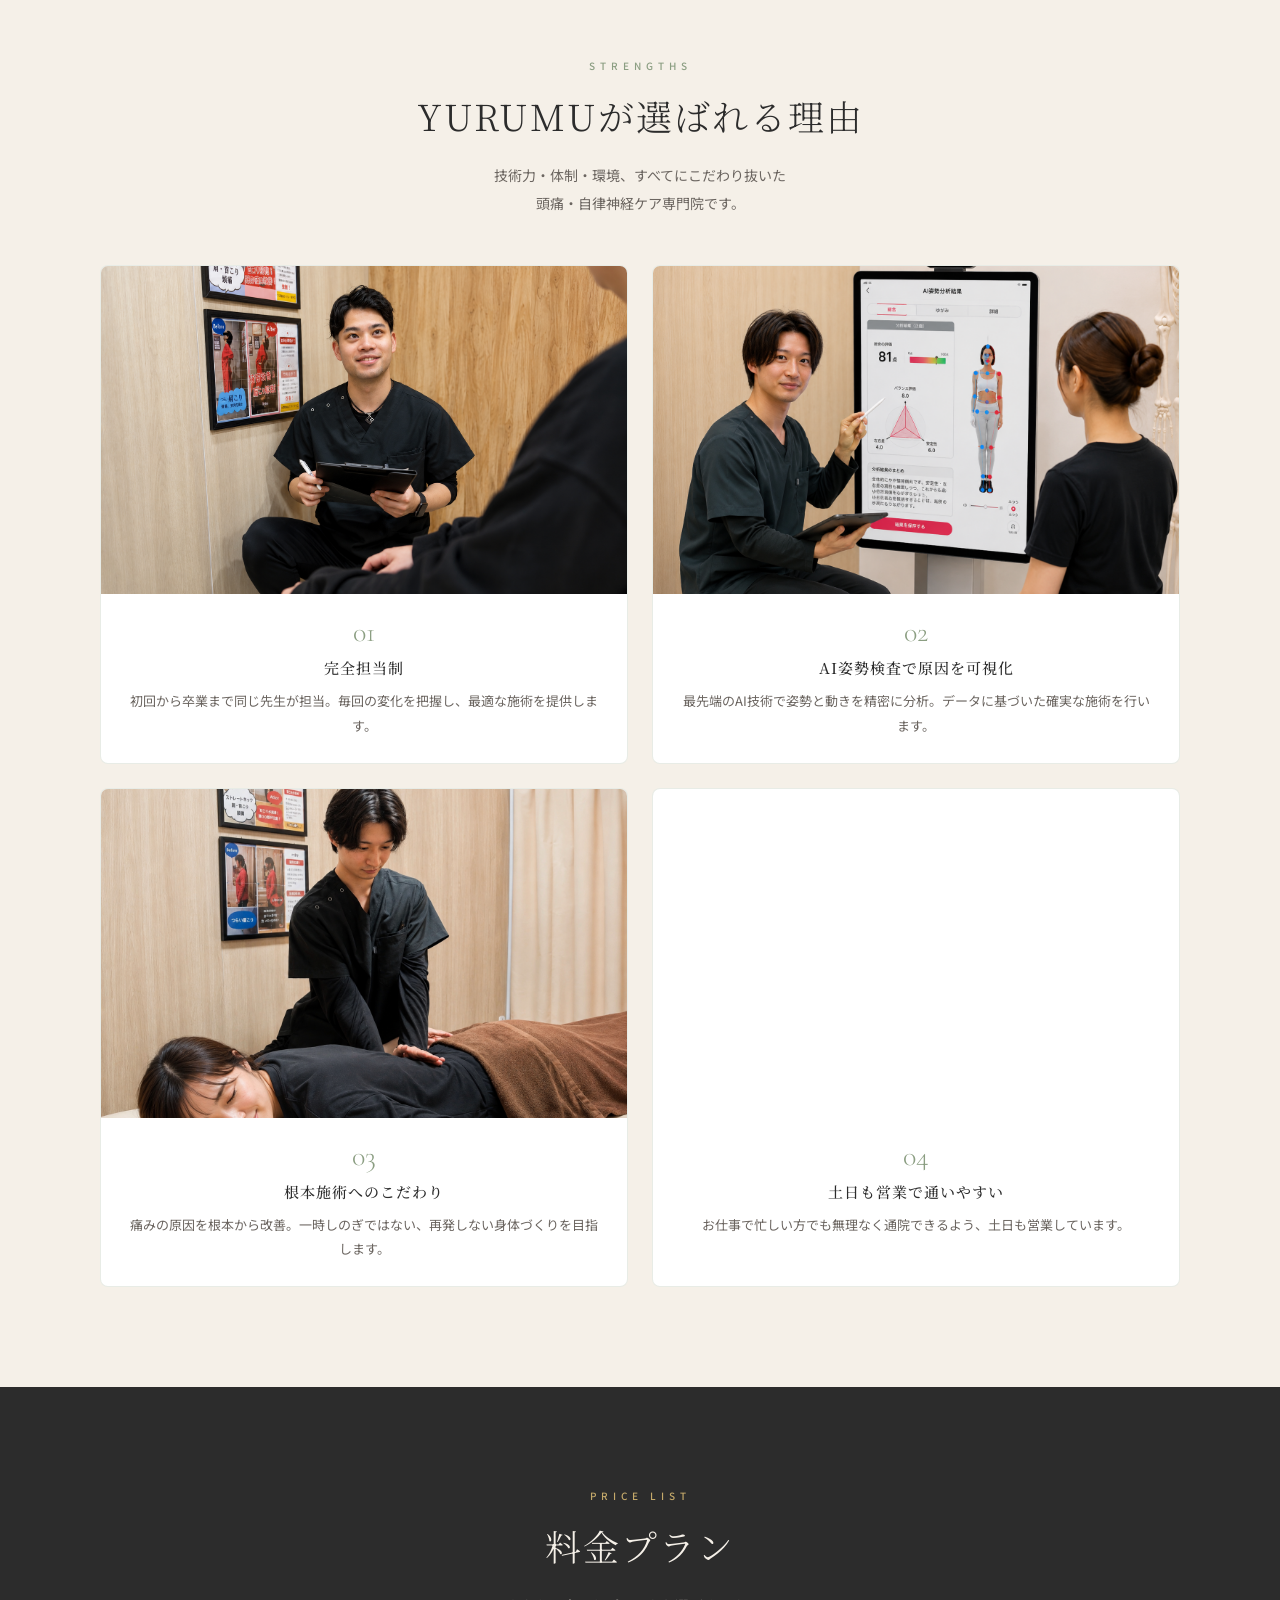
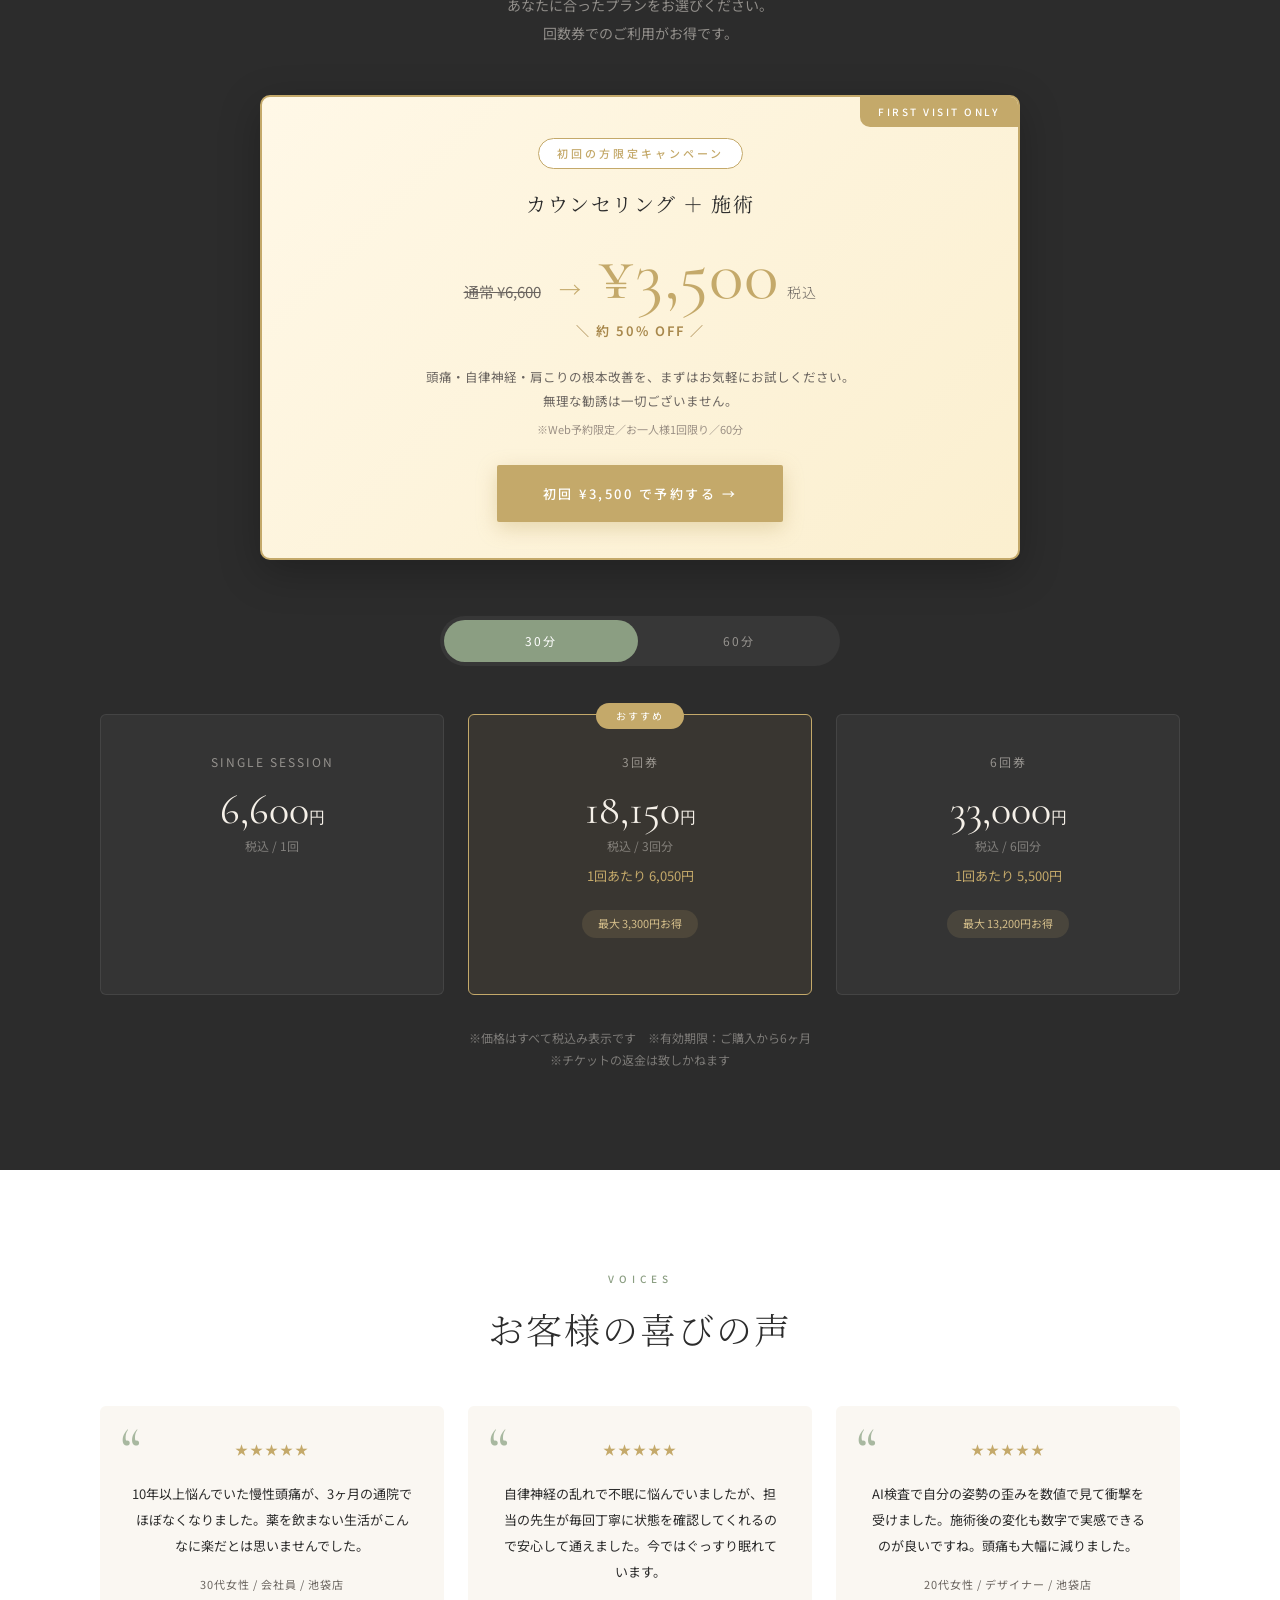
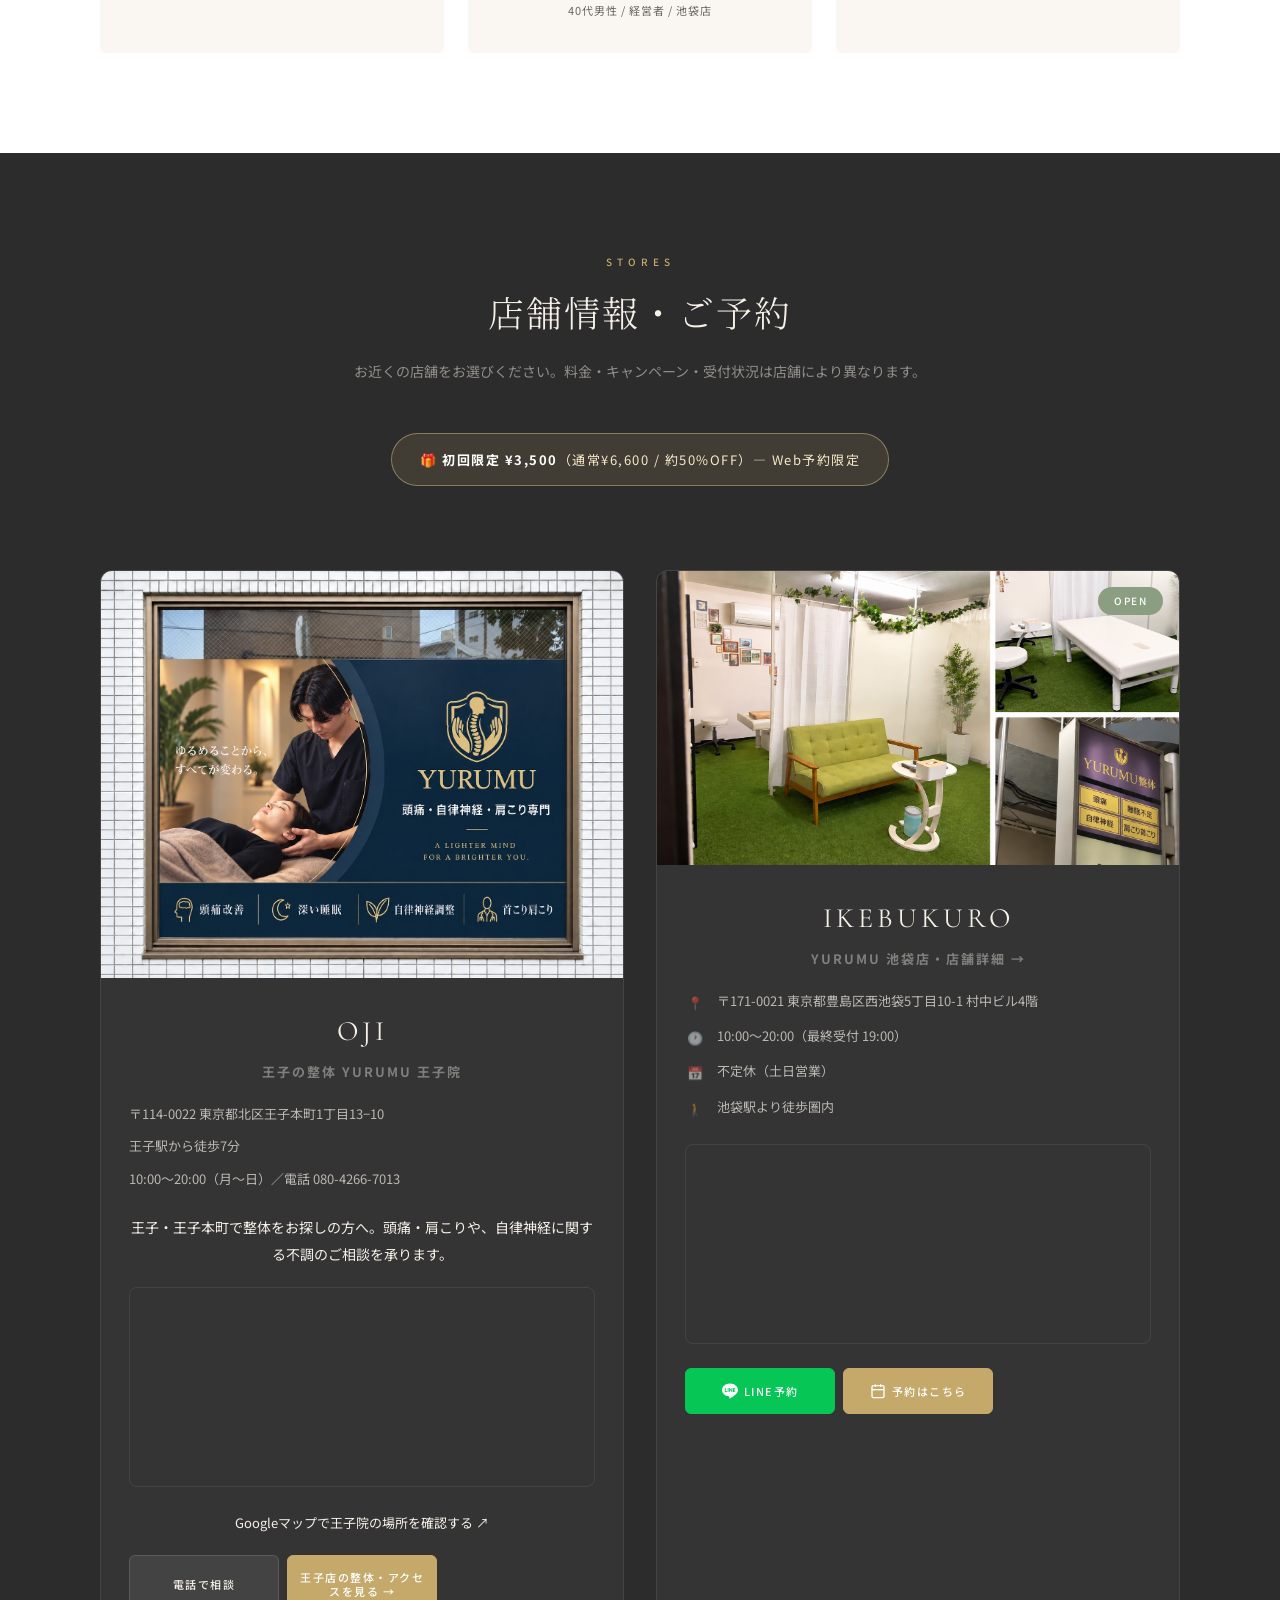
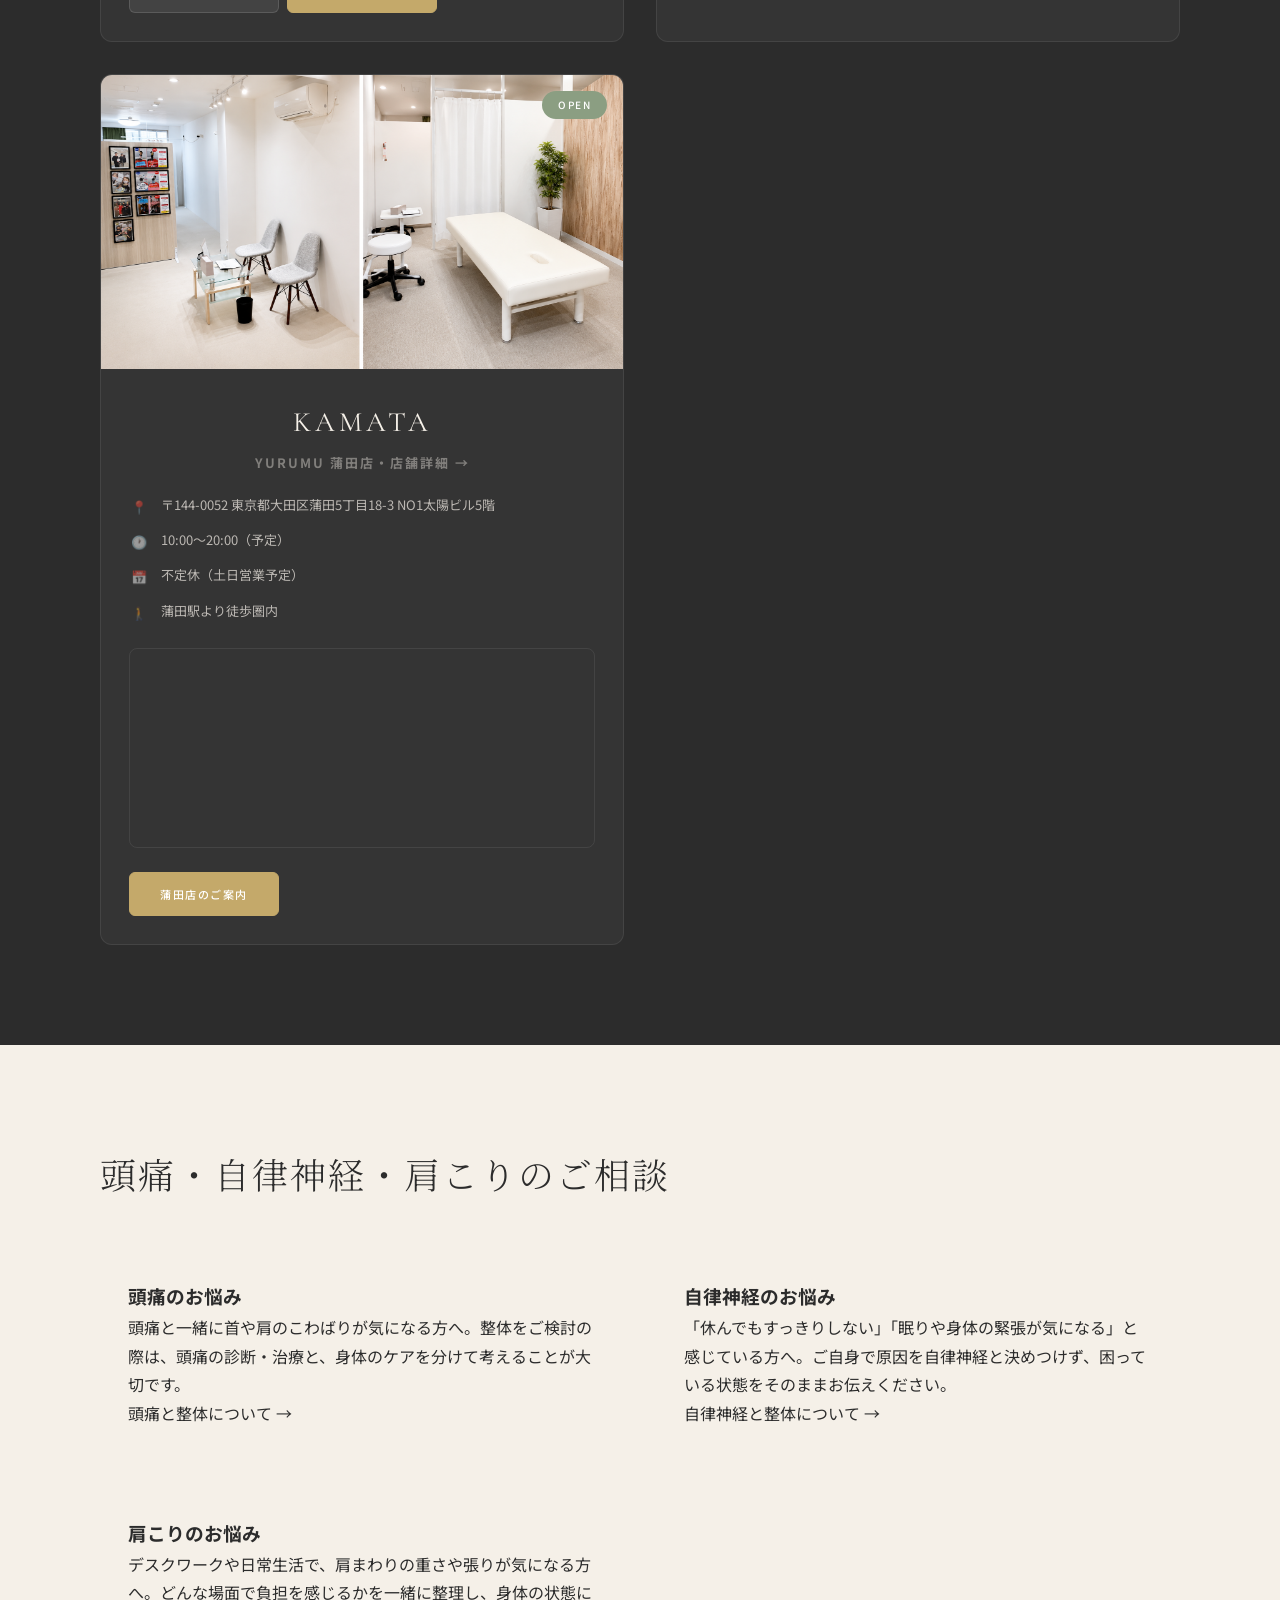
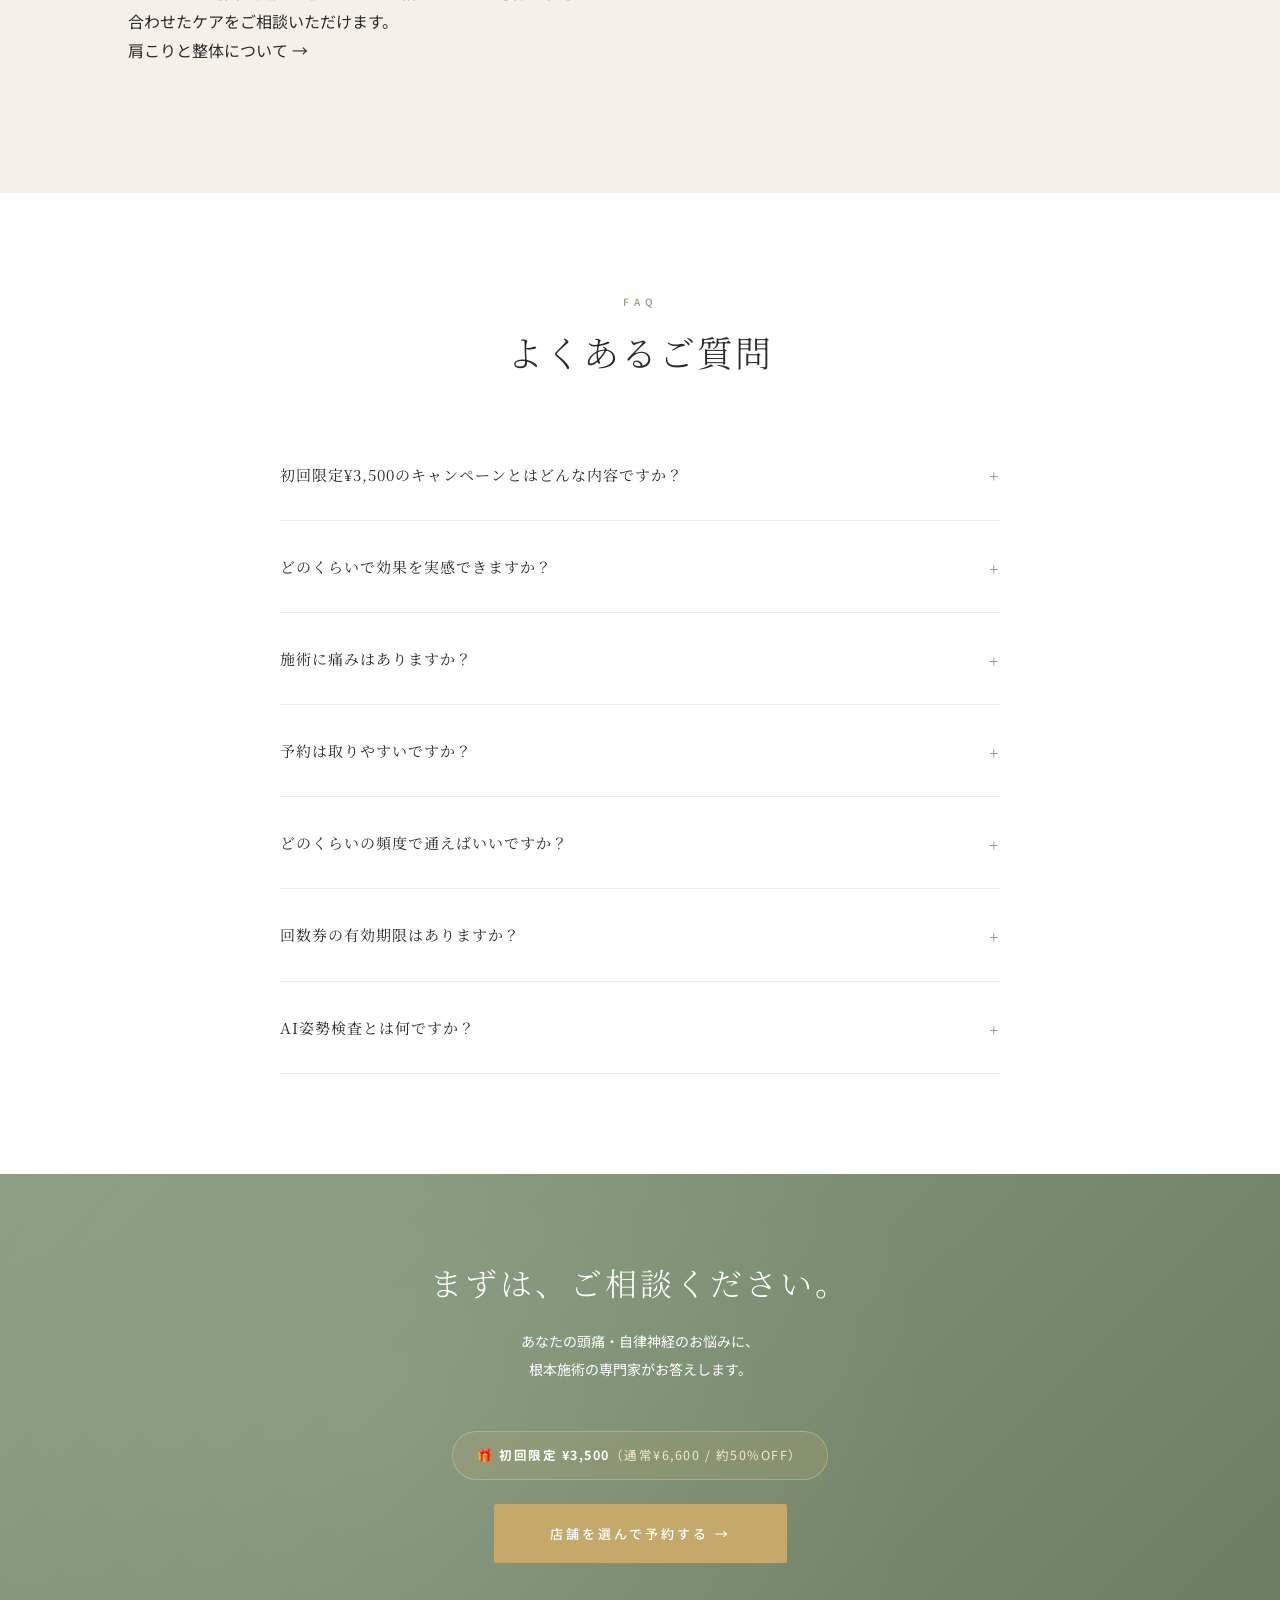
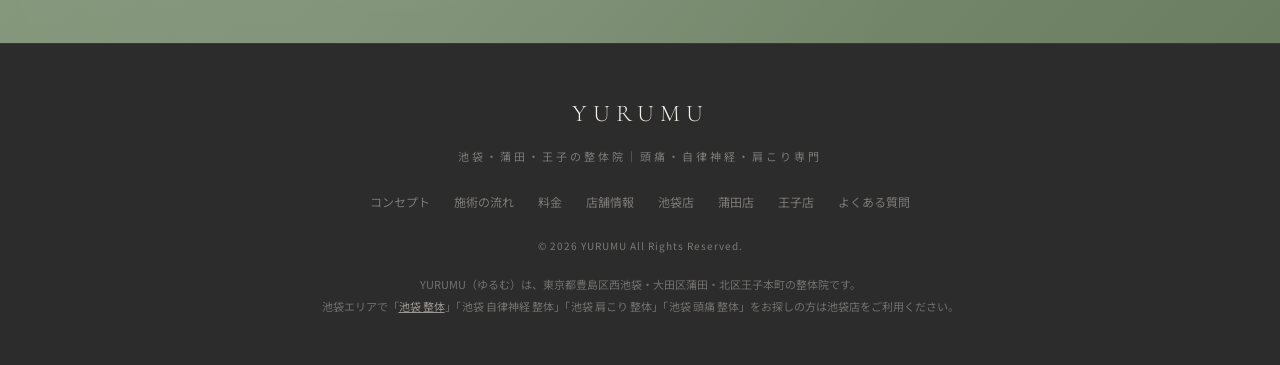
==== commit e99b05f9: "Add Oji map and improve local business SEO" ====
--- a/index.html
+++ b/index.html
@@ -439,7 +439,7 @@
   .gallery__item{height:180px}
 }
 </style>
-<script type="application/ld+json">{"@context": "https://schema.org", "@type": "Organization", "name": "YURUMU", "url": "https://daikiwakabayash.github.io/YURUMU/", "location": [{"@context": "https://schema.org", "@type": "HealthAndBeautyBusiness", "@id": "https://daikiwakabayash.github.io/YURUMU/stores/ikebukuro.html#business", "name": "YURUMU 池袋店", "url": "https://daikiwakabayash.github.io/YURUMU/stores/ikebukuro.html", "address": {"@type": "PostalAddress", "streetAddress": "西池袋5丁目10-1 村中ビル4階", "addressLocality": "豊島区", "addressRegion": "東京都", "postalCode": "171-0021", "addressCountry": "JP"}, "areaServed": ["池袋", "豊島区"]}, {"@context": "https://schema.org", "@type": "HealthAndBeautyBusiness", "@id": "https://daikiwakabayash.github.io/YURUMU/stores/kamata.html#business", "name": "YURUMU 蒲田店", "url": "https://daikiwakabayash.github.io/YURUMU/stores/kamata.html", "address": {"@type": "PostalAddress", "streetAddress": "蒲田5丁目18-3 NO1太陽ビル5階", "addressLocality": "大田区", "addressRegion": "東京都", "postalCode": "144-0052", "addressCountry": "JP"}, "areaServed": ["蒲田", "大田区"]}, {"@context": "https://schema.org", "@type": "HealthAndBeautyBusiness", "@id": "https://daikiwakabayash.github.io/YURUMU/stores/oji.html#business", "name": "YURUMU（ゆるむ）整体 王子院", "url": "https://daikiwakabayash.github.io/YURUMU/stores/oji.html", "address": {"@type": "PostalAddress", "streetAddress": "王子本町1丁目13−10", "addressLocality": "北区", "addressRegion": "東京都", "postalCode": "114-0022", "addressCountry": "JP"}, "areaServed": ["王子", "北区"], "telephone": "+81-80-4266-7013", "image": "https://daikiwakabayash.github.io/YURUMU/images/oji-sign.jpg", "hasMap": "https://www.google.com/maps/place/YURUMU（ゆるむ）整体+王子院/data=!4m2!3m1!1s0x6018937d1cbc0641:0xaa112dc981ceddfd"}]}</script>
+<script type="application/ld+json">{"@context": "https://schema.org", "@type": "Organization", "name": "YURUMU", "url": "https://daikiwakabayash.github.io/YURUMU/", "location": [{"@context": "https://schema.org", "@type": "HealthAndBeautyBusiness", "@id": "https://daikiwakabayash.github.io/YURUMU/stores/ikebukuro.html#business", "name": "YURUMU 池袋店", "url": "https://daikiwakabayash.github.io/YURUMU/stores/ikebukuro.html", "address": {"@type": "PostalAddress", "streetAddress": "西池袋5丁目10-1 村中ビル4階", "addressLocality": "豊島区", "addressRegion": "東京都", "postalCode": "171-0021", "addressCountry": "JP"}, "areaServed": ["池袋", "豊島区"]}, {"@context": "https://schema.org", "@type": "HealthAndBeautyBusiness", "@id": "https://daikiwakabayash.github.io/YURUMU/stores/kamata.html#business", "name": "YURUMU 蒲田店", "url": "https://daikiwakabayash.github.io/YURUMU/stores/kamata.html", "address": {"@type": "PostalAddress", "streetAddress": "蒲田5丁目18-3 NO1太陽ビル5階", "addressLocality": "大田区", "addressRegion": "東京都", "postalCode": "144-0052", "addressCountry": "JP"}, "areaServed": ["蒲田", "大田区"]}, {"@context": "https://schema.org", "@type": "HealthAndBeautyBusiness", "@id": "https://daikiwakabayash.github.io/YURUMU/stores/oji.html#business", "name": "YURUMU（ゆるむ）整体 王子院", "url": "https://daikiwakabayash.github.io/YURUMU/stores/oji.html", "address": {"@type": "PostalAddress", "streetAddress": "王子本町1丁目13−10", "addressLocality": "北区", "addressRegion": "東京都", "postalCode": "114-0022", "addressCountry": "JP"}, "areaServed": ["王子", "北区"], "telephone": "+81-80-4266-7013", "image": ["https://daikiwakabayash.github.io/YURUMU/images/oji-sign.jpg", "https://daikiwakabayash.github.io/YURUMU/images/oji-entrance.jpg"], "hasMap": "https://www.google.com/maps/place/YURUMU（ゆるむ）整体+王子院/data=!4m2!3m1!1s0x6018937d1cbc0641:0xaa112dc981ceddfd", "geo": {"@type": "GeoCoordinates", "latitude": 35.7535554, "longitude": 139.7330772}, "openingHoursSpecification": [{"@type": "OpeningHoursSpecification", "dayOfWeek": ["Monday", "Tuesday", "Wednesday", "Thursday", "Friday", "Saturday", "Sunday"], "opens": "10:00", "closes": "20:00"}]}]}</script>
 <style>@media(max-width:480px){.store-bar__left{gap:8px}.store-tab{padding:6px;letter-spacing:0}.store-bar__cta{padding:6px 8px;letter-spacing:0}} [id]{scroll-margin-top:70px}</style></head>
 <body>
 
@@ -887,7 +887,7 @@
       🎁 <strong style="color:#fff">初回限定 ¥3,500</strong>（通常¥6,600 / 約50%OFF）— Web予約限定
     </div>
     <div class="stores__grid">
-<article class="sv2" id="store-oji"><a href="stores/oji.html" class="sv2__hero" style="display:block;aspect-ratio:1421/1107"><img src="images/oji-sign.jpg" width="1421" height="1107" loading="lazy" alt="YURUMU王子院の看板・外観"></a><div class="sv2__body"><div class="sv2__name">OJI</div><h3 class="sv2__name-jp">YURUMU 王子店</h3><div class="sv2__info"><div class="sv2__row"><div class="sv2__row-text">〒114-0022 東京都北区王子本町1丁目13−10</div></div><div class="sv2__row"><div class="sv2__row-text">王子駅から徒歩7分</div></div><div class="sv2__row"><div class="sv2__row-text">10:00〜20:00（月〜日）／電話 080-4266-7013</div></div></div><div class="sv2__ctas"><a class="sc-btn phone" href="tel:08042667013">電話で相談</a><a class="sc-btn reserve" href="stores/oji.html">王子店の整体・アクセスを見る →</a></div></div></article>
+<article class="sv2" id="store-oji"><a href="stores/oji.html" class="sv2__hero" style="display:block;aspect-ratio:1421/1107"><img src="images/oji-sign.jpg" width="1421" height="1107" loading="lazy" alt="YURUMU王子院の看板・外観"></a><div class="sv2__body"><div class="sv2__name">OJI</div><h3 class="sv2__name-jp">王子の整体 YURUMU 王子院</h3><div class="sv2__info"><div class="sv2__row"><div class="sv2__row-text">〒114-0022 東京都北区王子本町1丁目13−10</div></div><div class="sv2__row"><div class="sv2__row-text">王子駅から徒歩7分</div></div><div class="sv2__row"><div class="sv2__row-text">10:00〜20:00（月〜日）／電話 080-4266-7013</div></div></div><p style="font-size:14px;line-height:1.9;margin-bottom:20px">王子・王子本町で整体をお探しの方へ。頭痛・肩こりや、自律神経に関する不調のご相談を承ります。</p><div class="sv2__map"><iframe title="YURUMU王子院のアクセスマップ" src="https://maps.google.com/maps?q=35.7535554,139.7330772&amp;z=17&amp;output=embed" width="600" height="200" allowfullscreen loading="lazy" referrerpolicy="no-referrer-when-downgrade"></iframe></div><p style="font-size:13px;margin:0 0 20px"><a href="https://www.google.com/maps/place/YURUMU（ゆるむ）整体+王子院/data=!4m2!3m1!1s0x6018937d1cbc0641:0xaa112dc981ceddfd" target="_blank" rel="noopener">Googleマップで王子院の場所を確認する ↗</a></p><div class="sv2__ctas"><a class="sc-btn phone" href="tel:08042667013">電話で相談</a><a class="sc-btn reserve" href="stores/oji.html">王子店の整体・アクセスを見る →</a></div></div></article>
       <!-- ▼ 店舗画像: images/store-ikebukuro.jpg をアップロードするだけで自動表示 -->
       <!-- 池袋 -->
       <div class="sv2 reveal" id="store-ikebukuro">
@@ -905,7 +905,7 @@
             <div class="sv2__row"><div class="sv2__row-icon">🚶</div><div class="sv2__row-text">池袋駅より徒歩圏内</div></div>
           </div>
           <div class="sv2__map">
-            <iframe src="https://maps.google.com/maps?q=%E6%9D%B1%E4%BA%AC%E9%83%BD%E8%B1%8A%E5%B3%B6%E5%8C%BA%E8%A5%BF%E6%B1%A0%E8%A2%8B5-10-1%20%E6%9D%91%E4%B8%AD%E3%83%93%E3%83%AB&t=&z=17&ie=UTF8&iwloc=&output=embed" allowfullscreen loading="lazy" referrerpolicy="no-referrer-when-downgrade"></iframe>
+            <iframe title="YURUMU池袋店のアクセスマップ" src="https://maps.google.com/maps?q=%E6%9D%B1%E4%BA%AC%E9%83%BD%E8%B1%8A%E5%B3%B6%E5%8C%BA%E8%A5%BF%E6%B1%A0%E8%A2%8B5-10-1%20%E6%9D%91%E4%B8%AD%E3%83%93%E3%83%AB&t=&z=17&ie=UTF8&iwloc=&output=embed" allowfullscreen loading="lazy" referrerpolicy="no-referrer-when-downgrade"></iframe>
           </div>
           <!-- ▼ 予約リンクの設定: href="..." を実際のURLに書き換えてください -->
           <!-- 電話: tel:実際の電話番号 / LINE: https://lin.ee/xxxxx / 予約: https://予約サイトURL -->
@@ -933,7 +933,7 @@
             <div class="sv2__row"><div class="sv2__row-icon">🚶</div><div class="sv2__row-text">蒲田駅より徒歩圏内</div></div>
           </div>
           <div class="sv2__map">
-            <iframe src="https://maps.google.com/maps?q=%E6%9D%B1%E4%BA%AC%E9%83%BD%E5%A4%A7%E7%94%B0%E5%8C%BA%E8%92%B2%E7%94%B05-18-3%20NO1%E5%A4%AA%E9%99%BD%E3%83%93%E3%83%AB&t=&z=17&ie=UTF8&iwloc=&output=embed" allowfullscreen loading="lazy" referrerpolicy="no-referrer-when-downgrade"></iframe>
+            <iframe title="YURUMU蒲田店のアクセスマップ" src="https://maps.google.com/maps?q=%E6%9D%B1%E4%BA%AC%E9%83%BD%E5%A4%A7%E7%94%B0%E5%8C%BA%E8%92%B2%E7%94%B05-18-3%20NO1%E5%A4%AA%E9%99%BD%E3%83%93%E3%83%AB&t=&z=17&ie=UTF8&iwloc=&output=embed" allowfullscreen loading="lazy" referrerpolicy="no-referrer-when-downgrade"></iframe>
           </div>
           <!-- ▼ 予約リンクの設定: href="..." を実際のURLに書き換えてください -->
           <!-- 電話: tel:実際の電話番号 / LINE: https://lin.ee/xxxxx / 予約: https://予約サイトURL -->
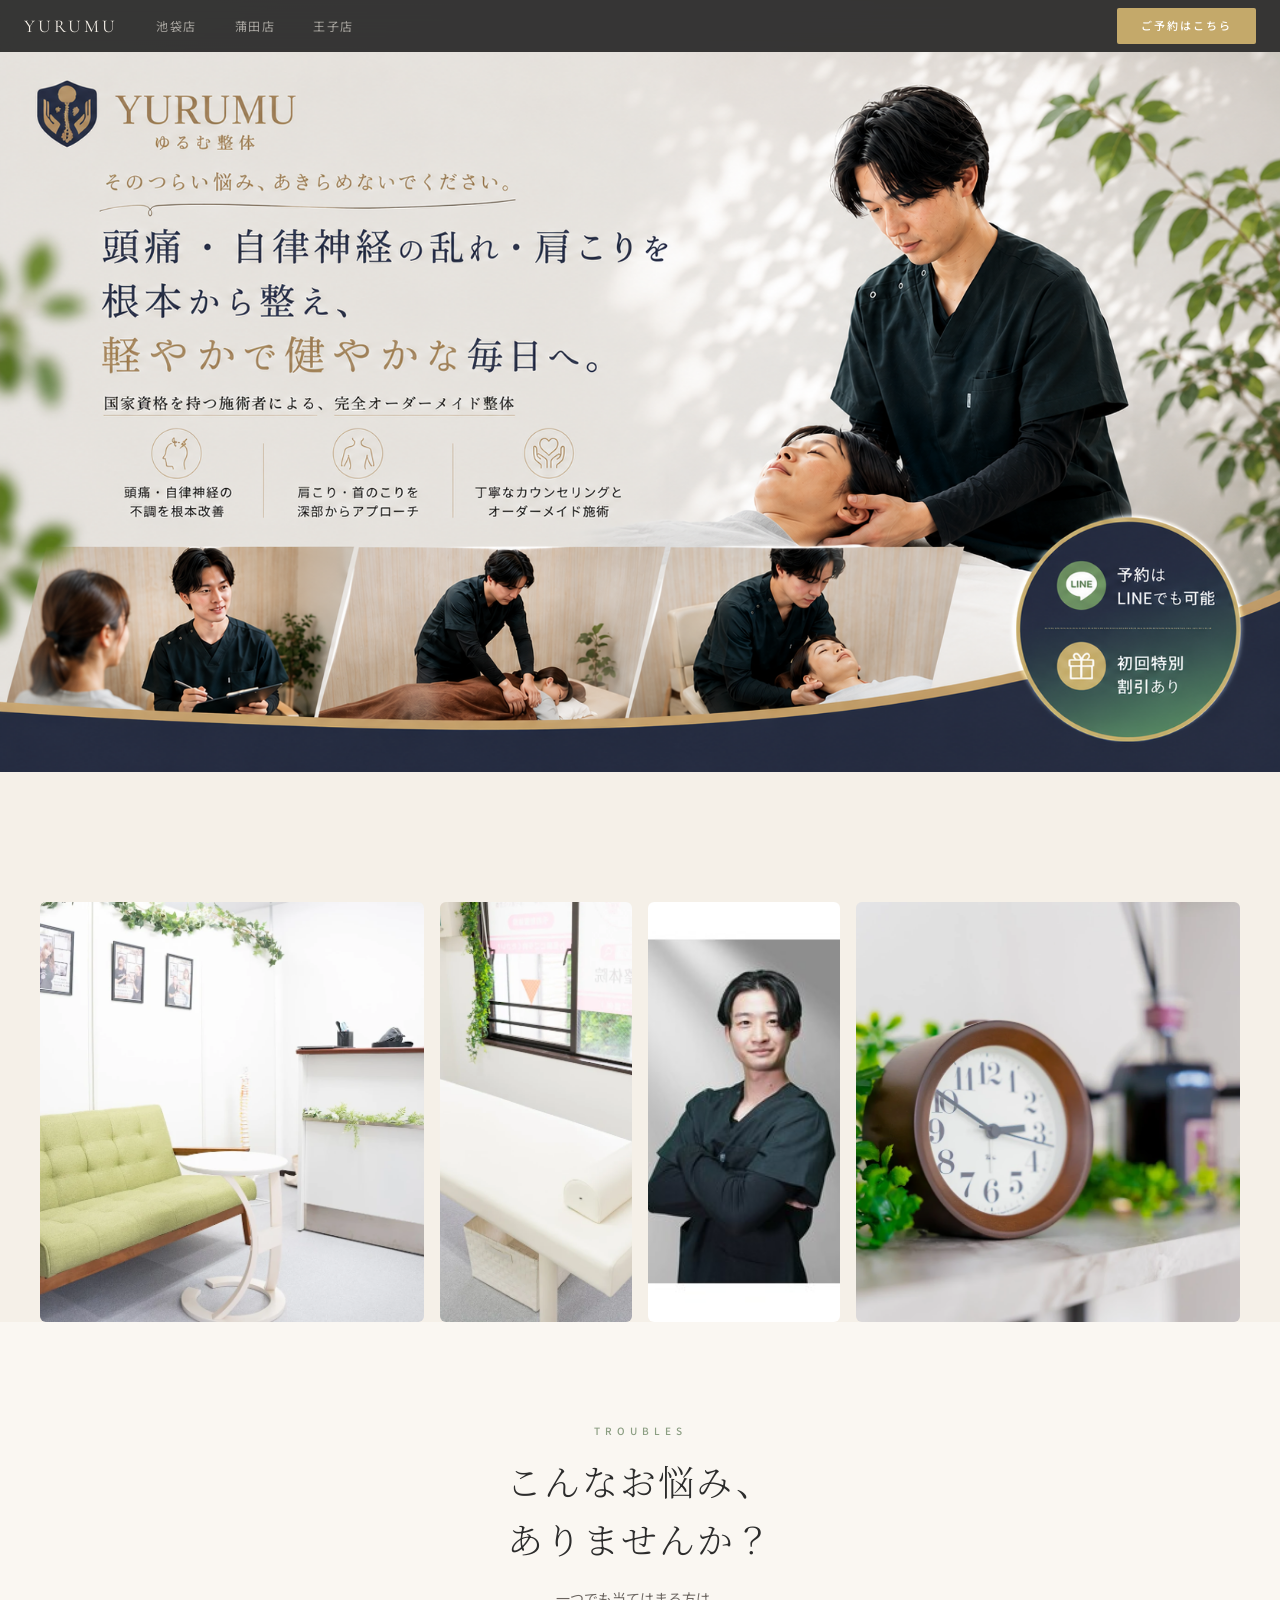
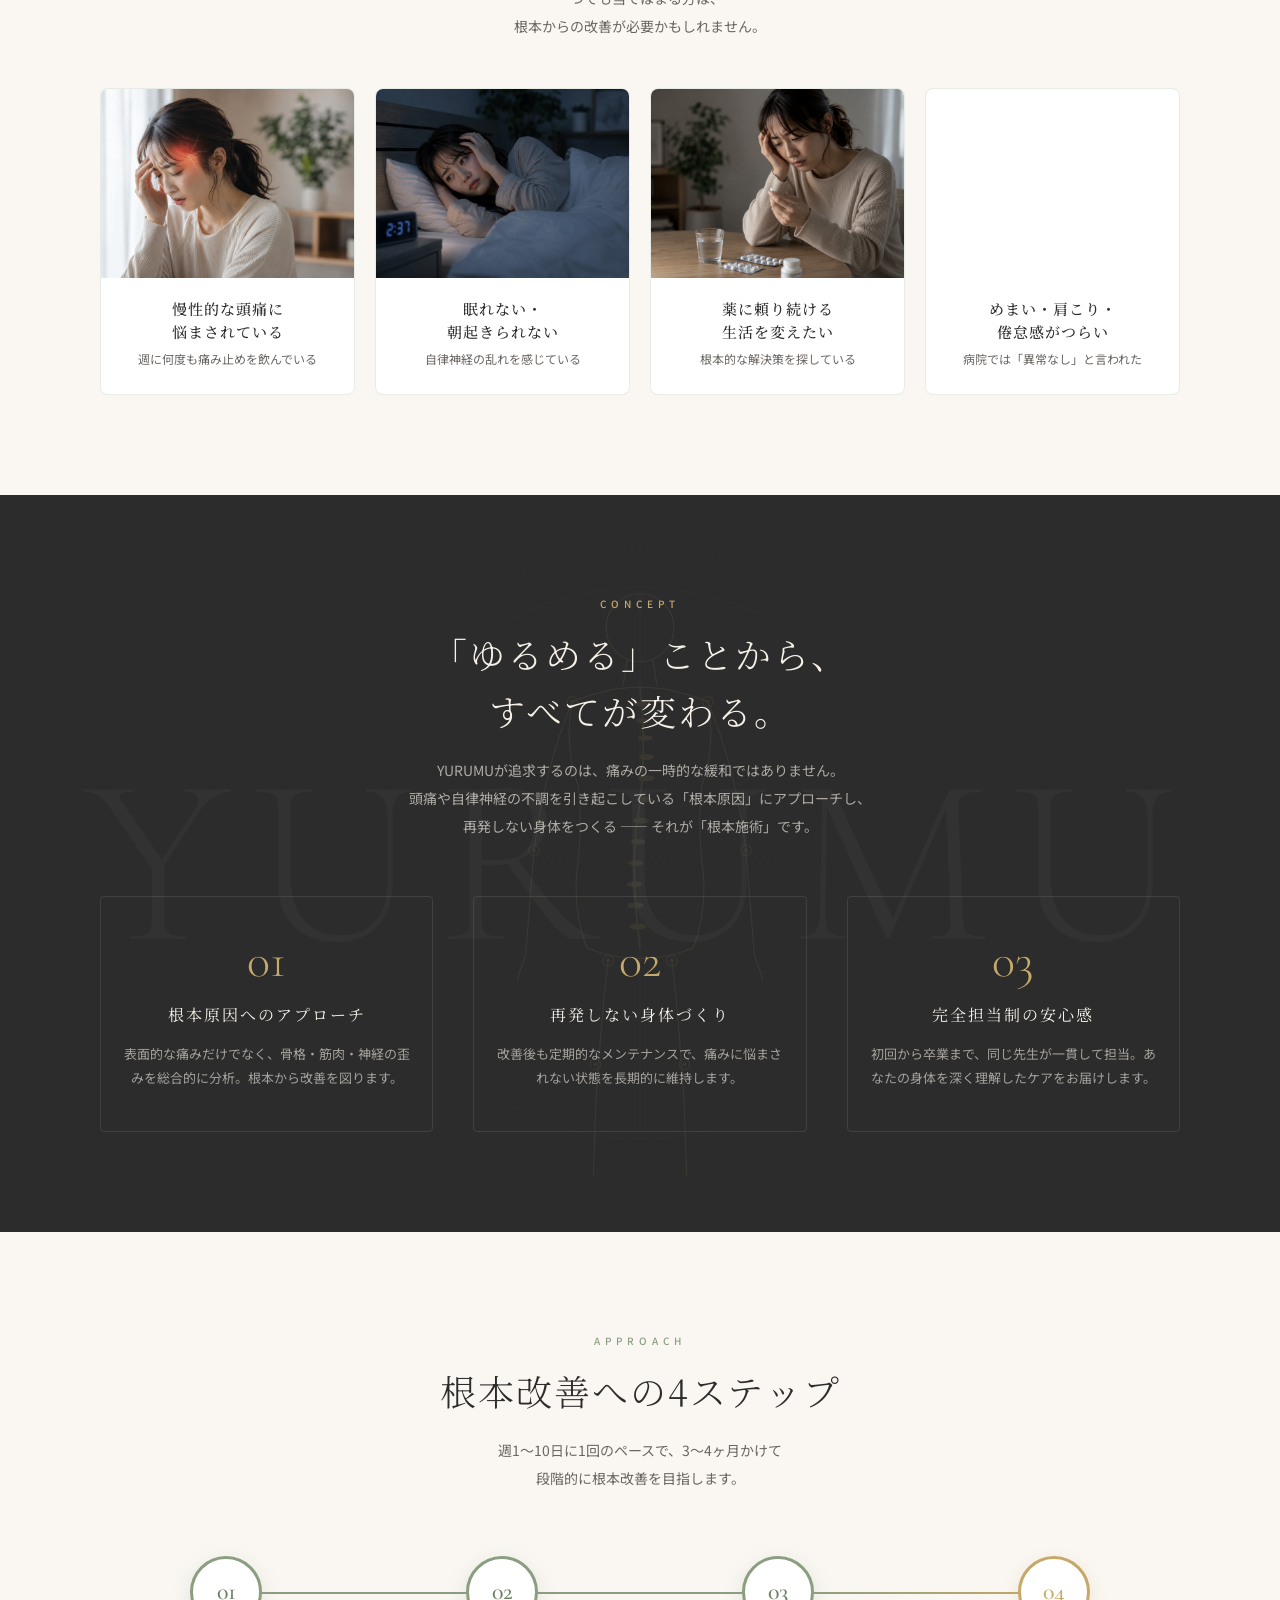
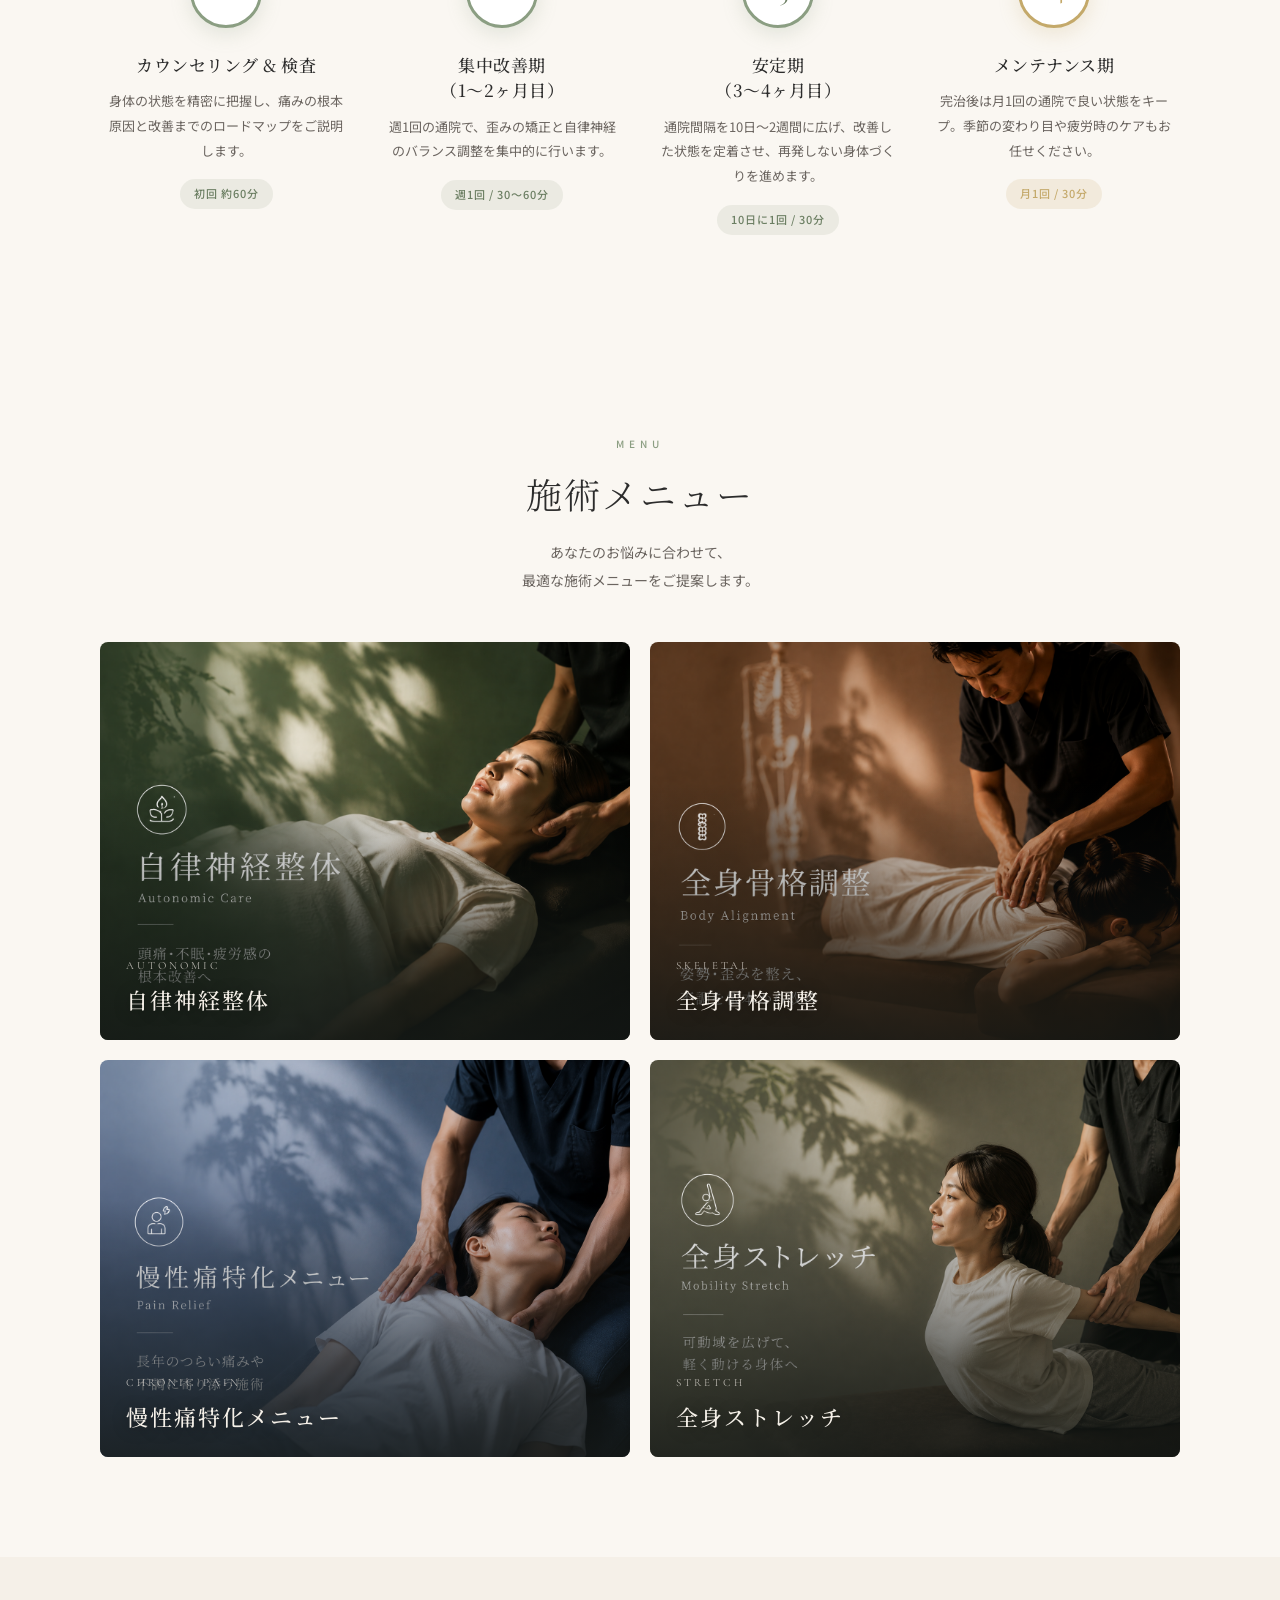
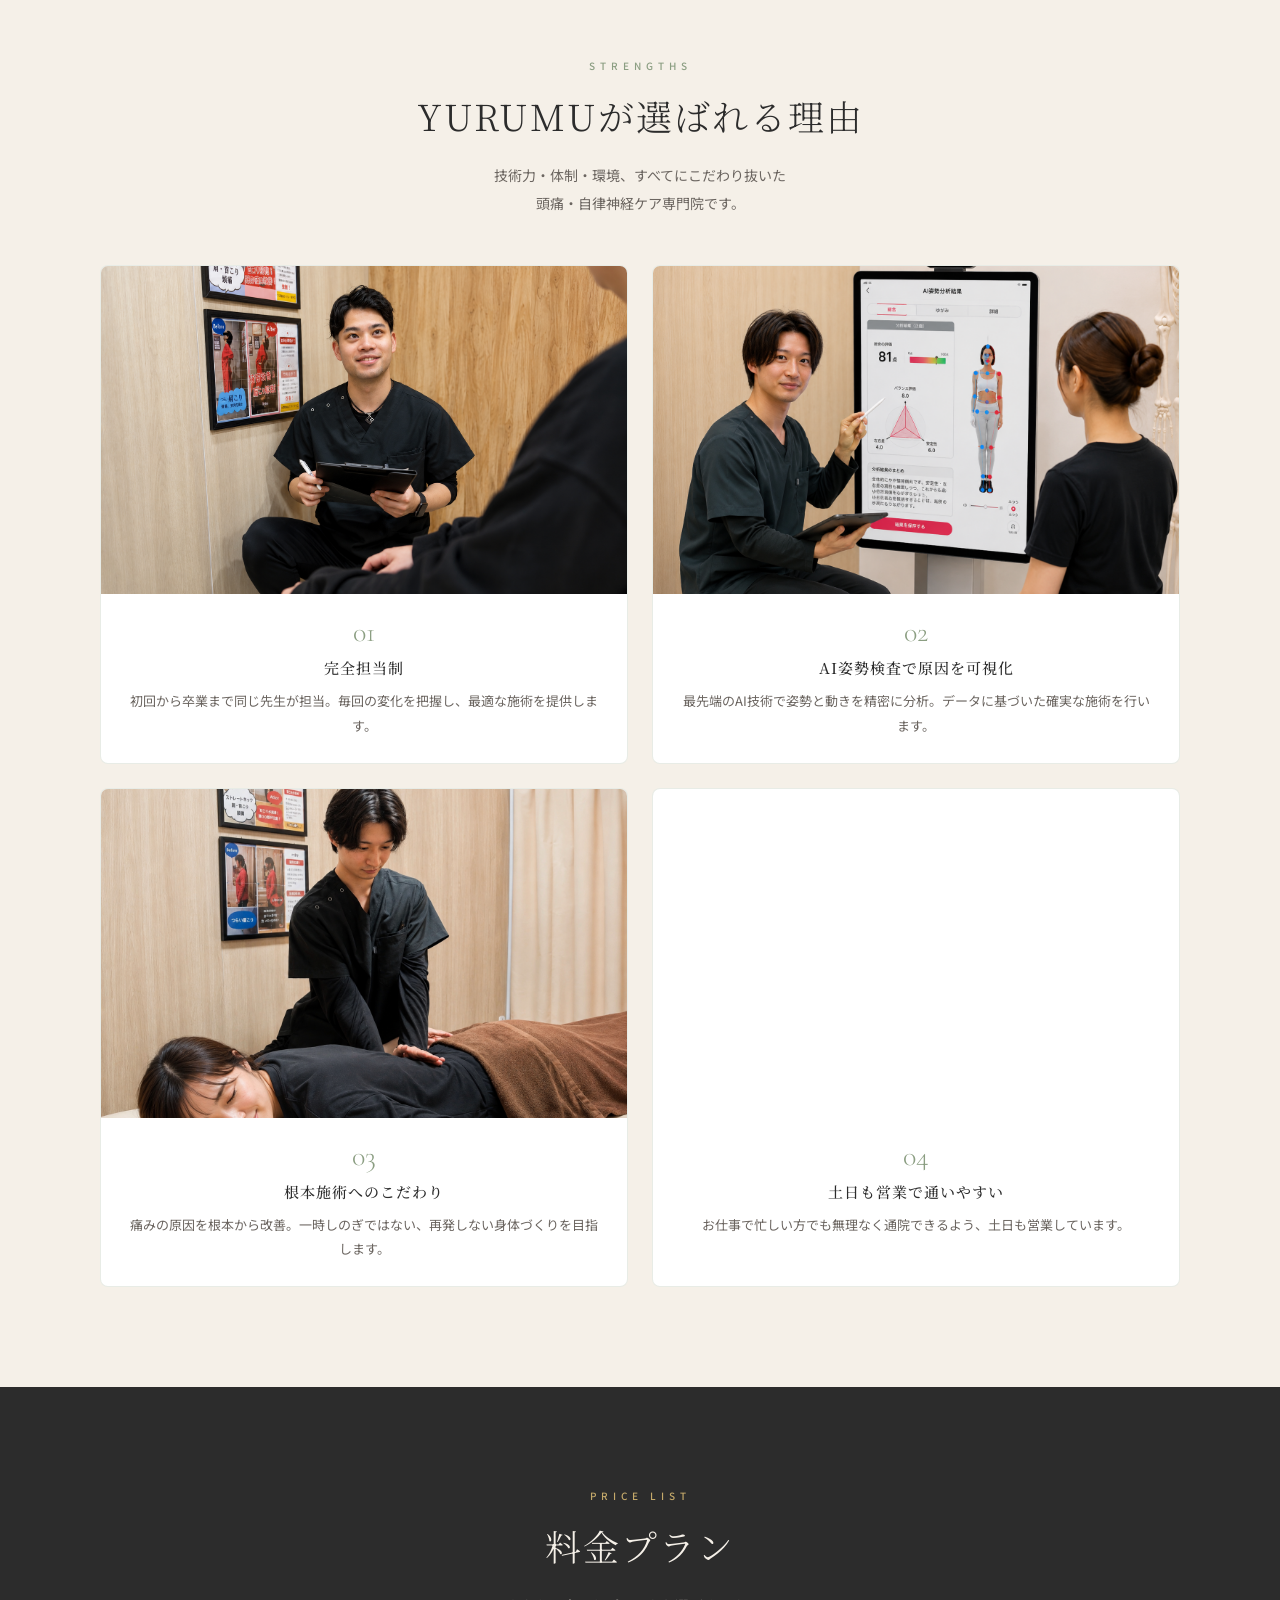
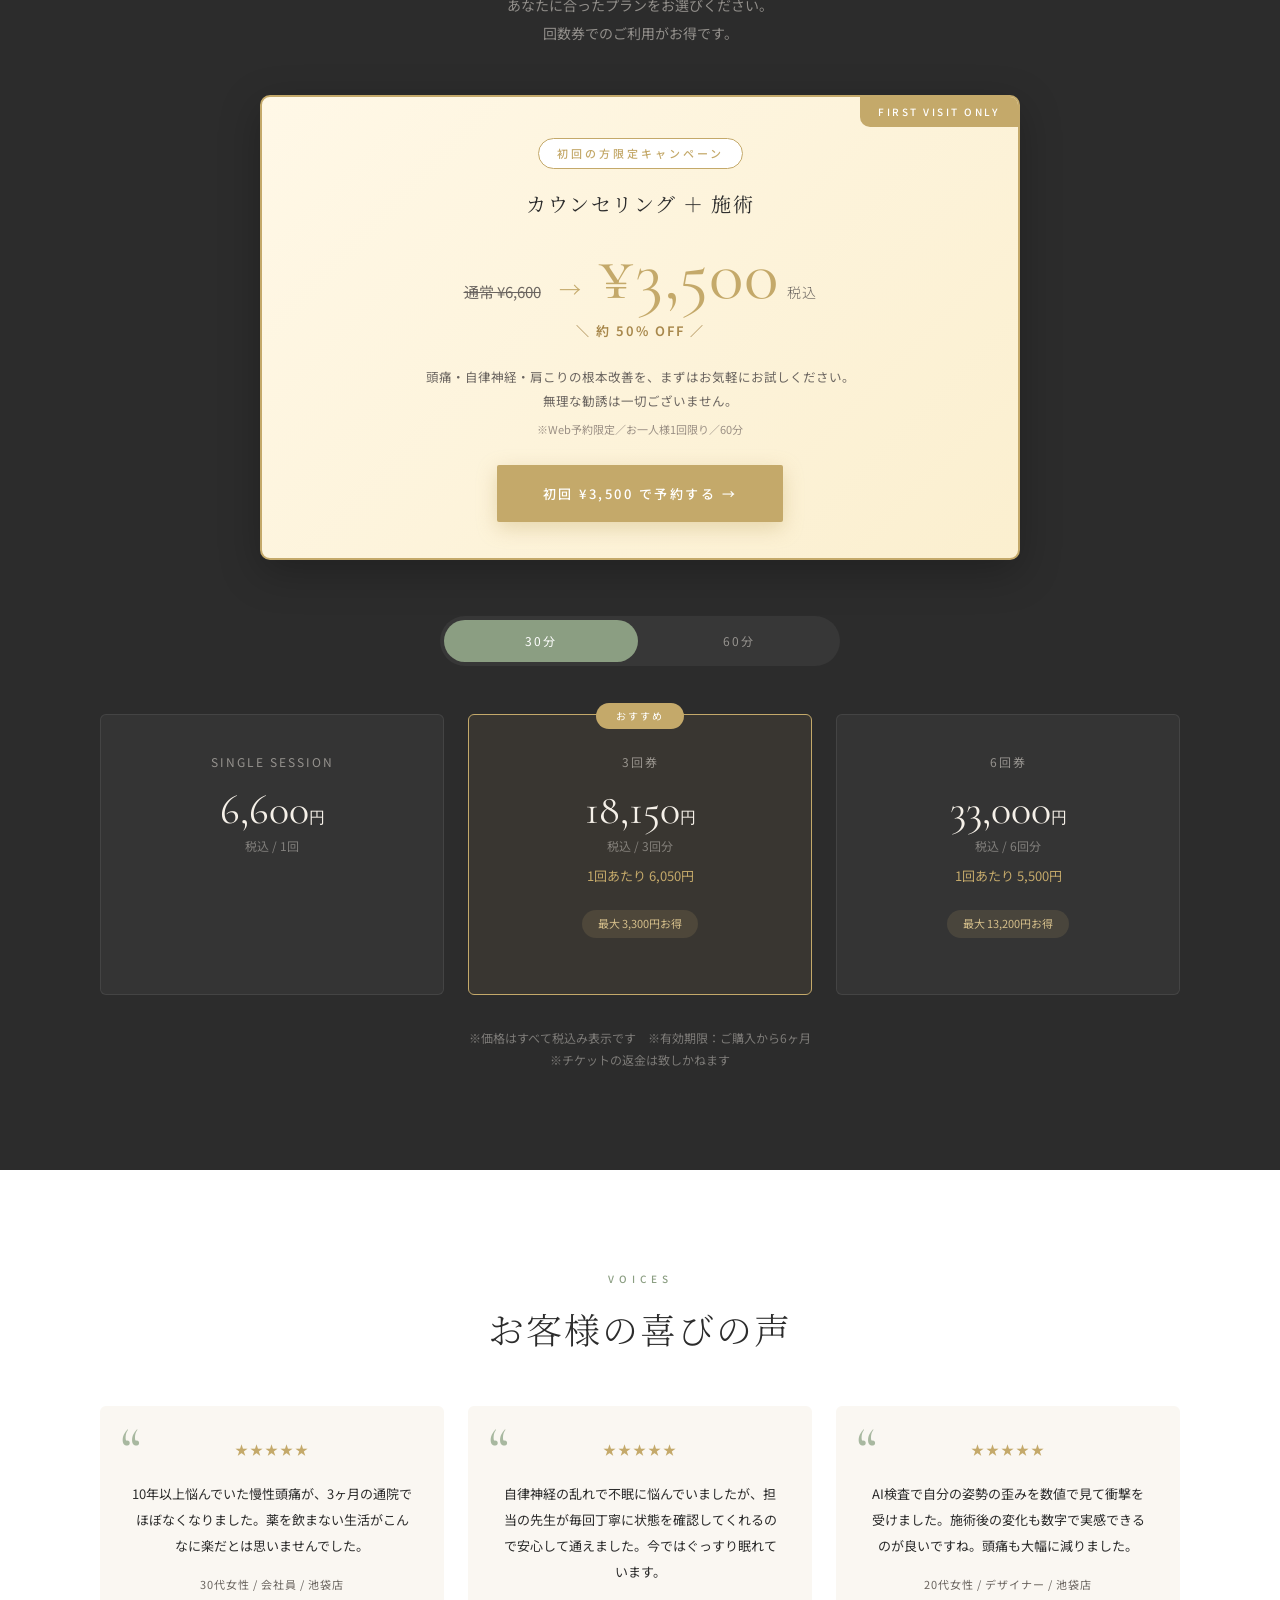
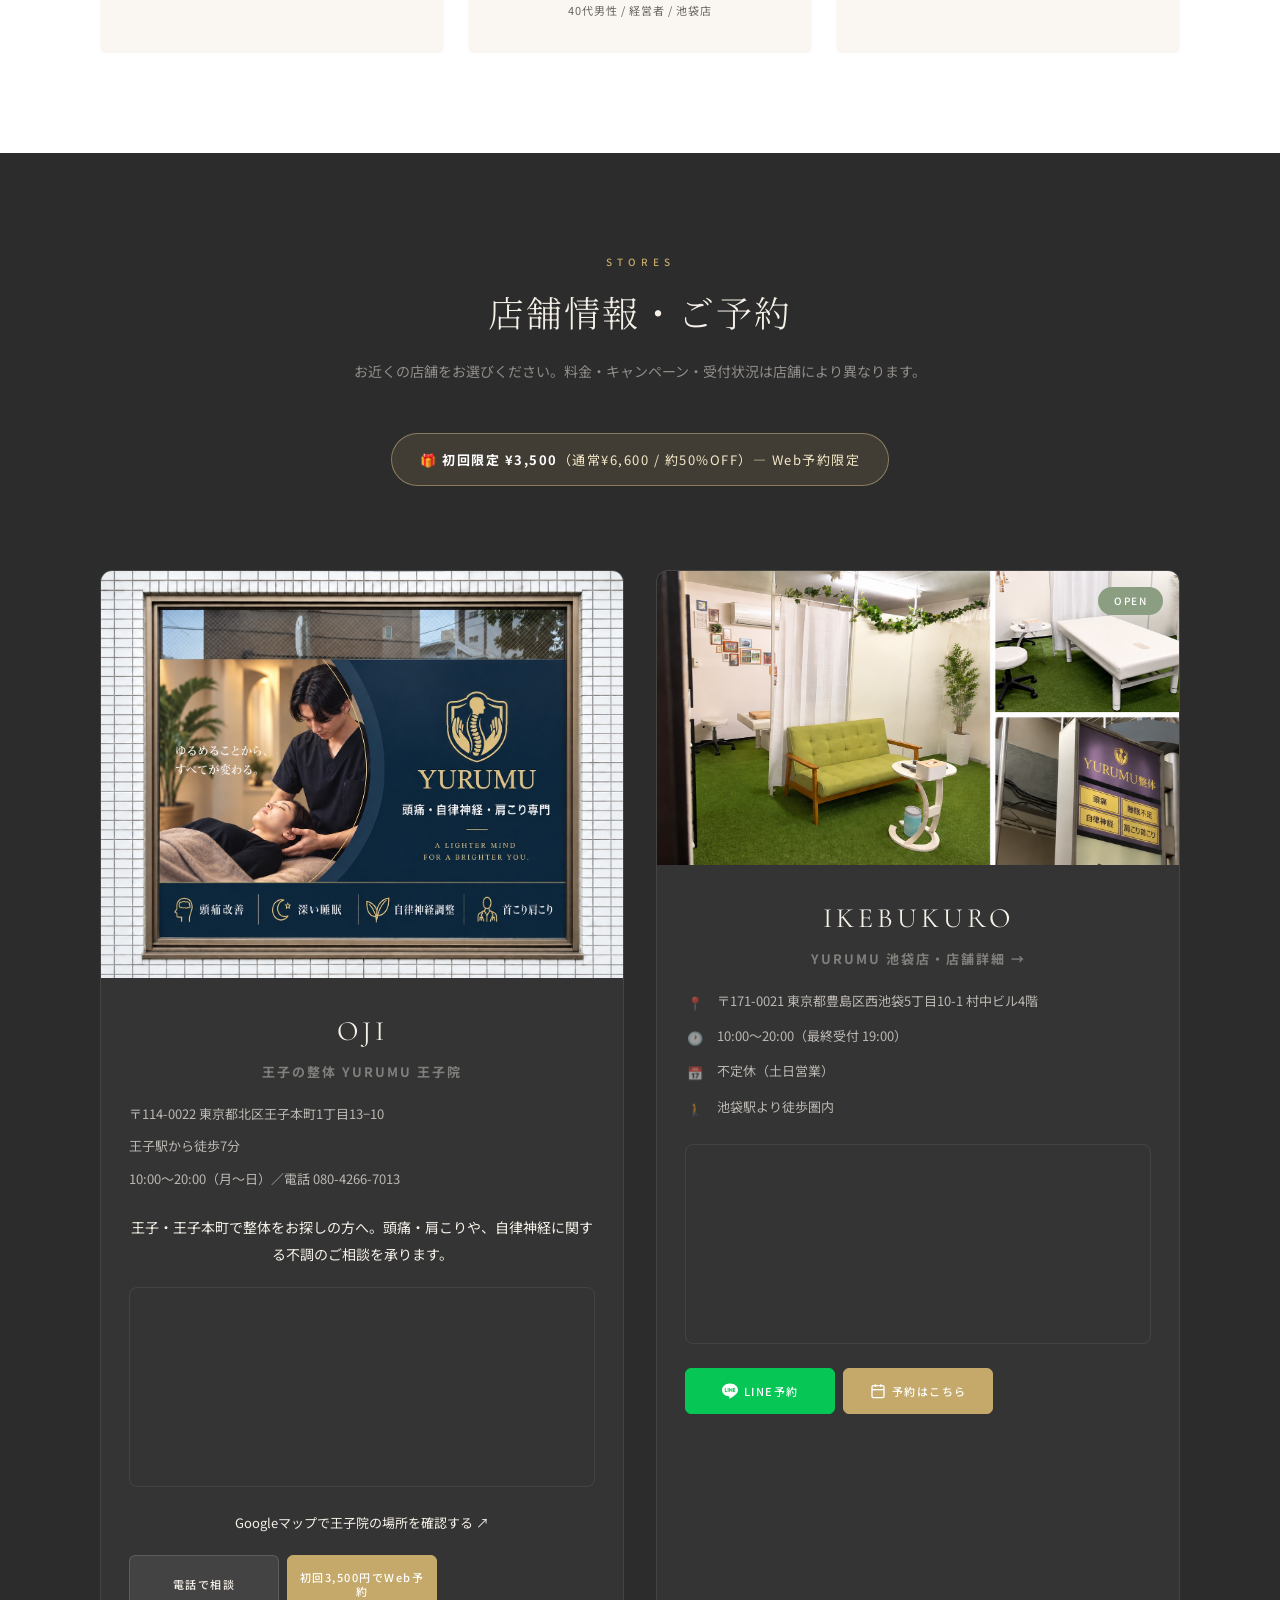
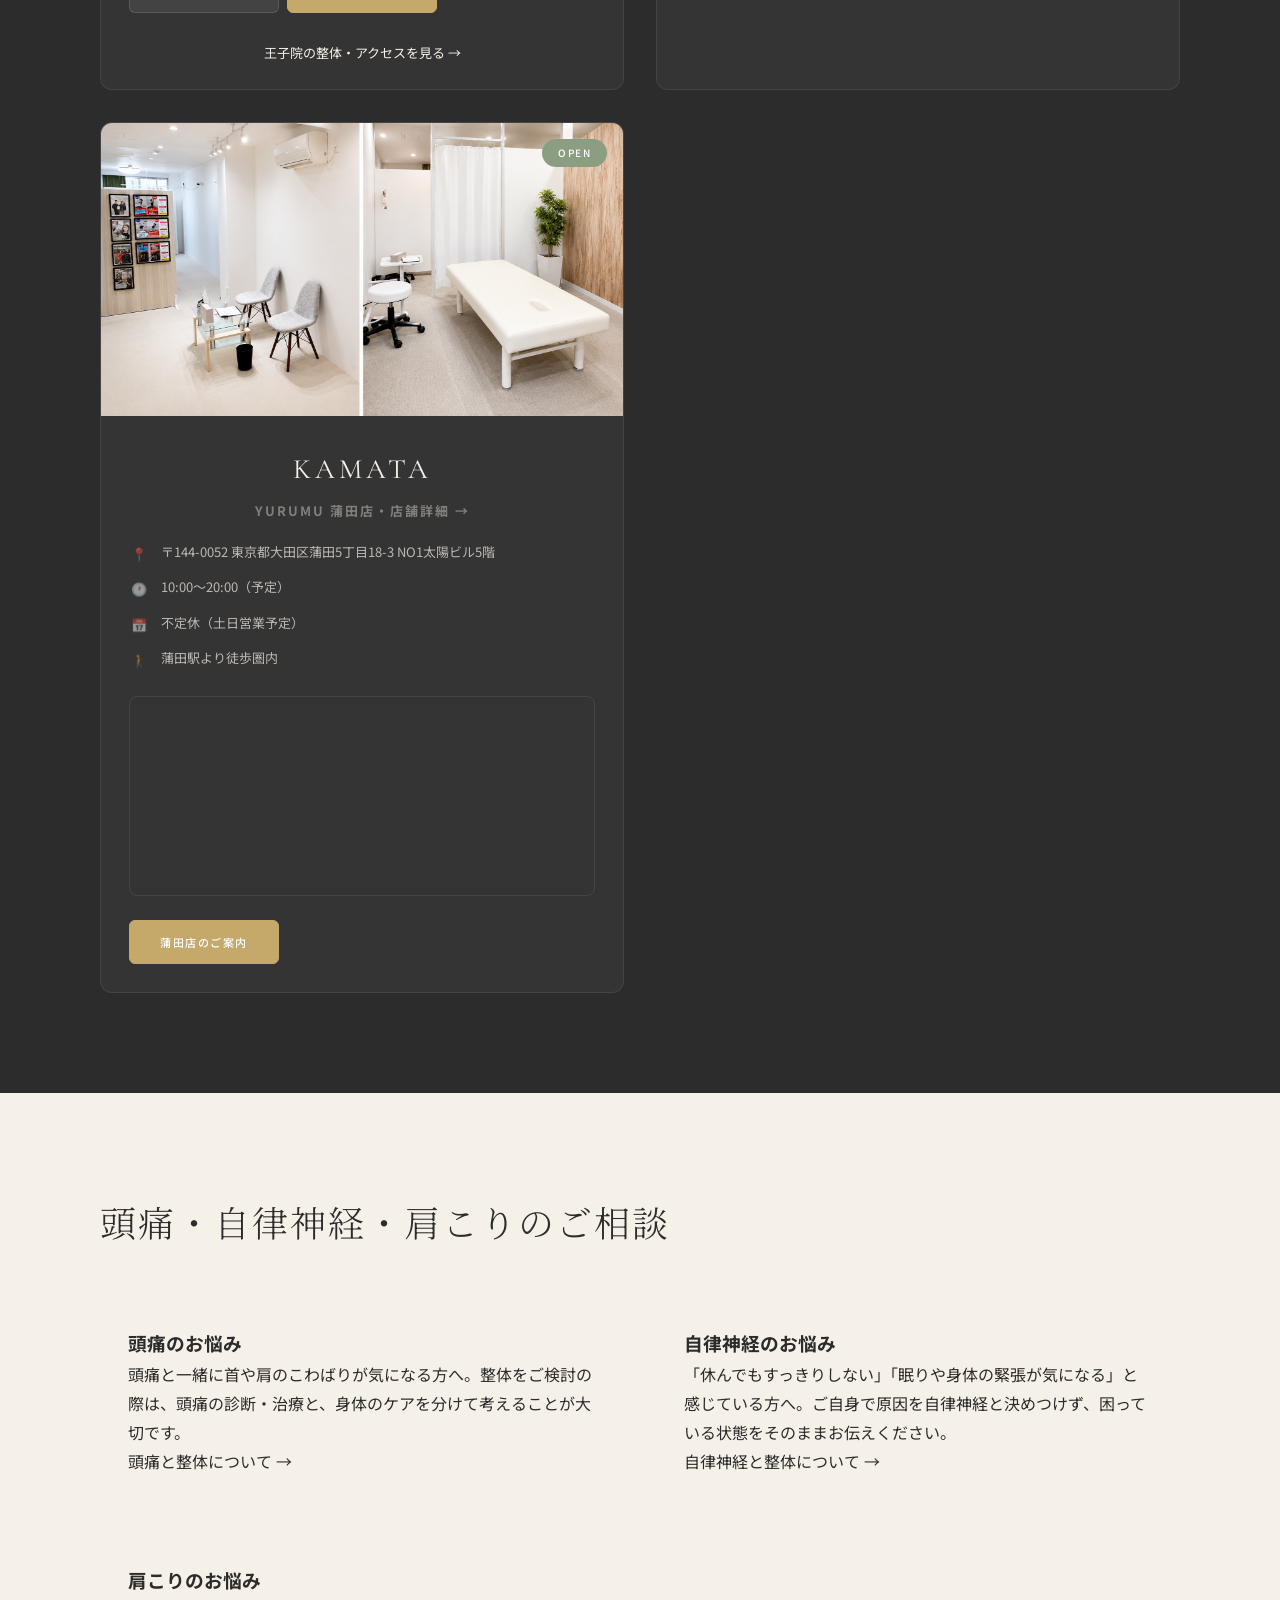
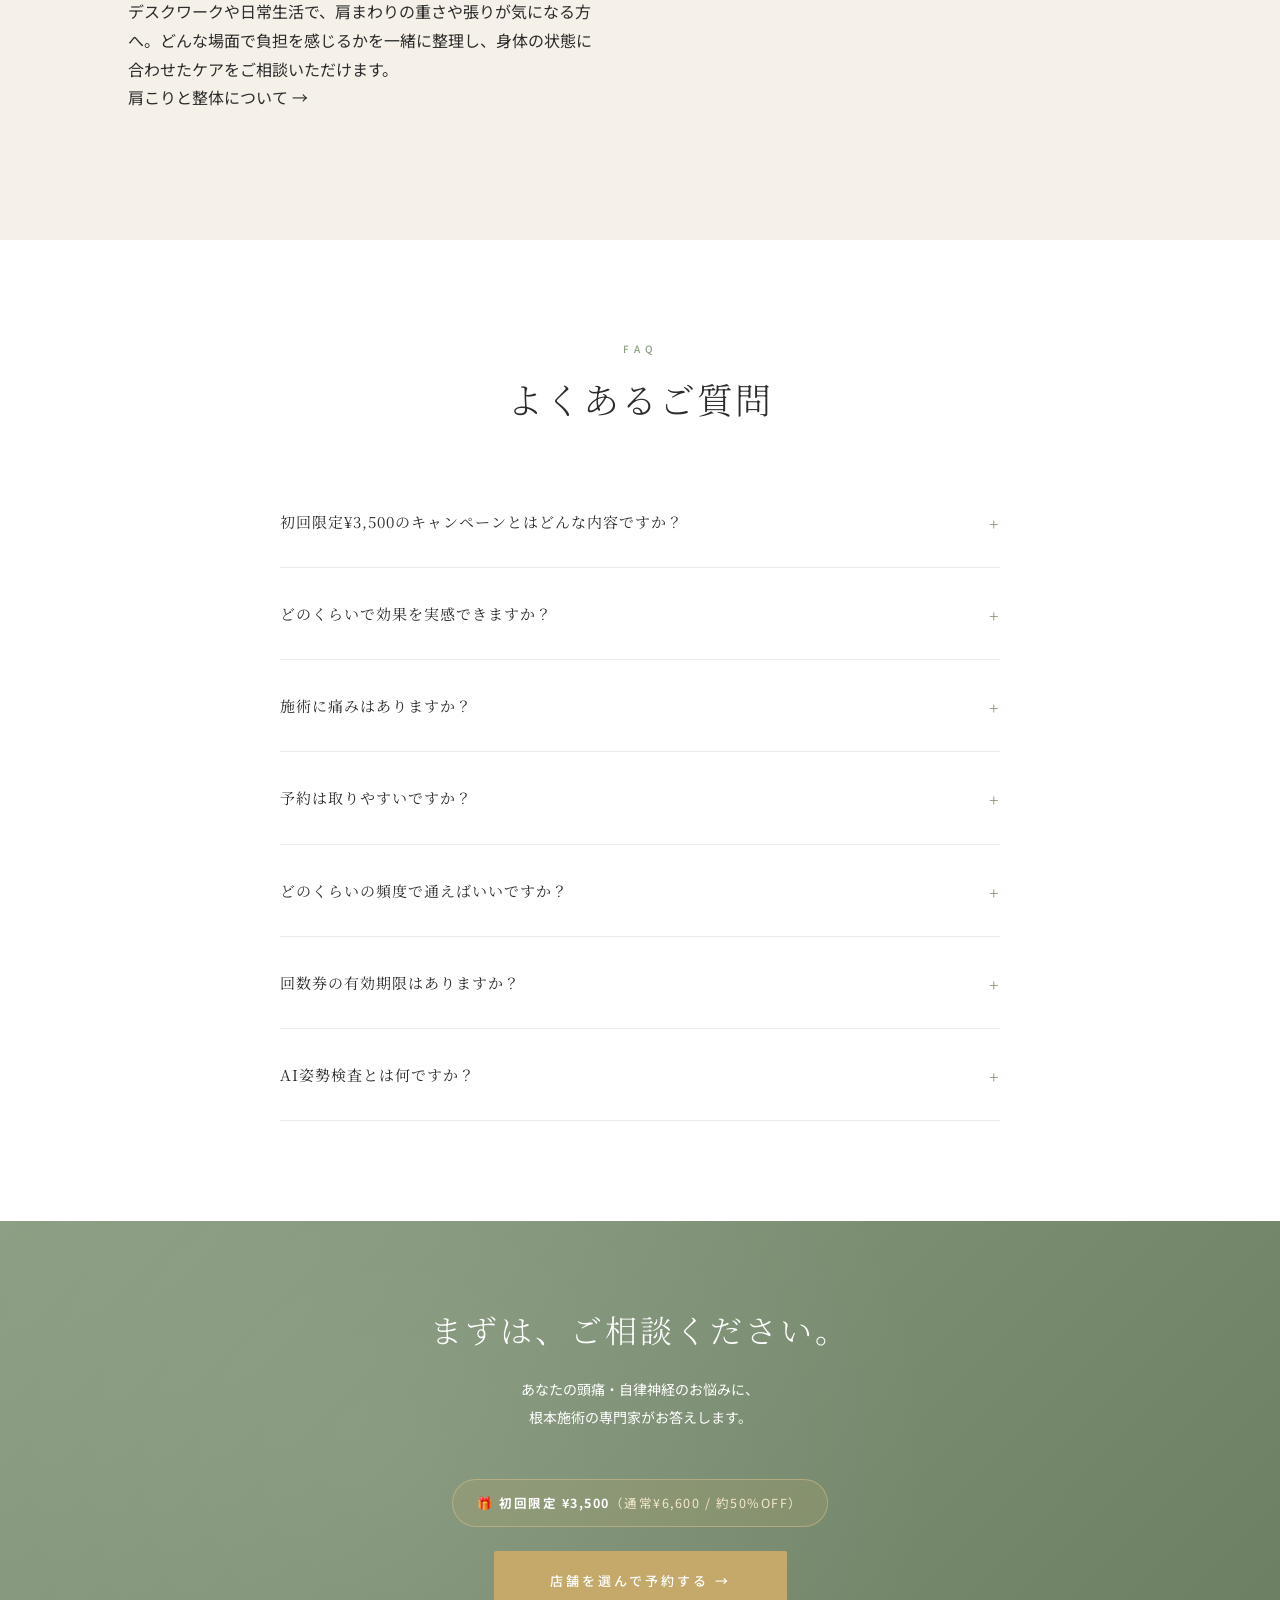
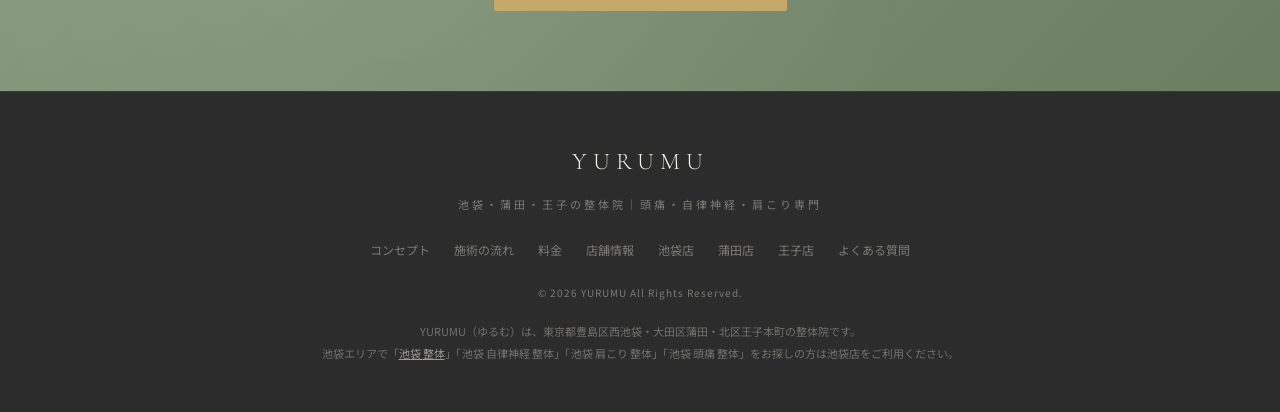
==== commit d4ba9f4e: "Link Oji home booking button to SalonOne" ====
--- a/index.html
+++ b/index.html
@@ -887,7 +887,8 @@
       🎁 <strong style="color:#fff">初回限定 ¥3,500</strong>（通常¥6,600 / 約50%OFF）— Web予約限定
     </div>
     <div class="stores__grid">
-<article class="sv2" id="store-oji"><a href="stores/oji.html" class="sv2__hero" style="display:block;aspect-ratio:1421/1107"><img src="images/oji-sign.jpg" width="1421" height="1107" loading="lazy" alt="YURUMU王子院の看板・外観"></a><div class="sv2__body"><div class="sv2__name">OJI</div><h3 class="sv2__name-jp">王子の整体 YURUMU 王子院</h3><div class="sv2__info"><div class="sv2__row"><div class="sv2__row-text">〒114-0022 東京都北区王子本町1丁目13−10</div></div><div class="sv2__row"><div class="sv2__row-text">王子駅から徒歩7分</div></div><div class="sv2__row"><div class="sv2__row-text">10:00〜20:00（月〜日）／電話 080-4266-7013</div></div></div><p style="font-size:14px;line-height:1.9;margin-bottom:20px">王子・王子本町で整体をお探しの方へ。頭痛・肩こりや、自律神経に関する不調のご相談を承ります。</p><div class="sv2__map"><iframe title="YURUMU王子院のアクセスマップ" src="https://maps.google.com/maps?q=35.7535554,139.7330772&amp;z=17&amp;output=embed" width="600" height="200" allowfullscreen loading="lazy" referrerpolicy="no-referrer-when-downgrade"></iframe></div><p style="font-size:13px;margin:0 0 20px"><a href="https://www.google.com/maps/place/YURUMU（ゆるむ）整体+王子院/data=!4m2!3m1!1s0x6018937d1cbc0641:0xaa112dc981ceddfd" target="_blank" rel="noopener">Googleマップで王子院の場所を確認する ↗</a></p><div class="sv2__ctas"><a class="sc-btn phone" href="tel:08042667013">電話で相談</a><a class="sc-btn reserve" href="stores/oji.html">王子店の整体・アクセスを見る →</a></div></div></article>
+<article class="sv2" id="store-oji"><a href="stores/oji.html" class="sv2__hero" style="display:block;aspect-ratio:1421/1107"><img src="images/oji-sign.jpg" width="1421" height="1107" loading="lazy" alt="YURUMU王子院の看板・外観"></a><div class="sv2__body"><div class="sv2__name">OJI</div><h3 class="sv2__name-jp">王子の整体 YURUMU 王子院</h3><div class="sv2__info"><div class="sv2__row"><div class="sv2__row-text">〒114-0022 東京都北区王子本町1丁目13−10</div></div><div class="sv2__row"><div class="sv2__row-text">王子駅から徒歩7分</div></div><div class="sv2__row"><div class="sv2__row-text">10:00〜20:00（月〜日）／電話 080-4266-7013</div></div></div><p style="font-size:14px;line-height:1.9;margin-bottom:20px">王子・王子本町で整体をお探しの方へ。頭痛・肩こりや、自律神経に関する不調のご相談を承ります。</p><div class="sv2__map"><iframe title="YURUMU王子院のアクセスマップ" src="https://maps.google.com/maps?q=35.7535554,139.7330772&amp;z=17&amp;output=embed" width="600" height="200" allowfullscreen loading="lazy" referrerpolicy="no-referrer-when-downgrade"></iframe></div><p style="font-size:13px;margin:0 0 20px"><a href="https://www.google.com/maps/place/YURUMU（ゆるむ）整体+王子院/data=!4m2!3m1!1s0x6018937d1cbc0641:0xaa112dc981ceddfd" target="_blank" rel="noopener">Googleマップで王子院の場所を確認する ↗</a></p><div class="sv2__ctas"><a class="sc-btn phone" href="tel:08042667013">電話で相談</a><a class="sc-btn reserve" href="https://form.salonone.net/brands/4026/shops/36562/form/D5Cic4mGa8e5.html" target="_blank" rel="noopener">初回3,500円でWeb予約</a></div></div>
+<p style="font-size:13px;margin:0 28px 24px"><a href="stores/oji.html">王子院の整体・アクセスを見る →</a></p></article>
       <!-- ▼ 店舗画像: images/store-ikebukuro.jpg をアップロードするだけで自動表示 -->
       <!-- 池袋 -->
       <div class="sv2 reveal" id="store-ikebukuro">
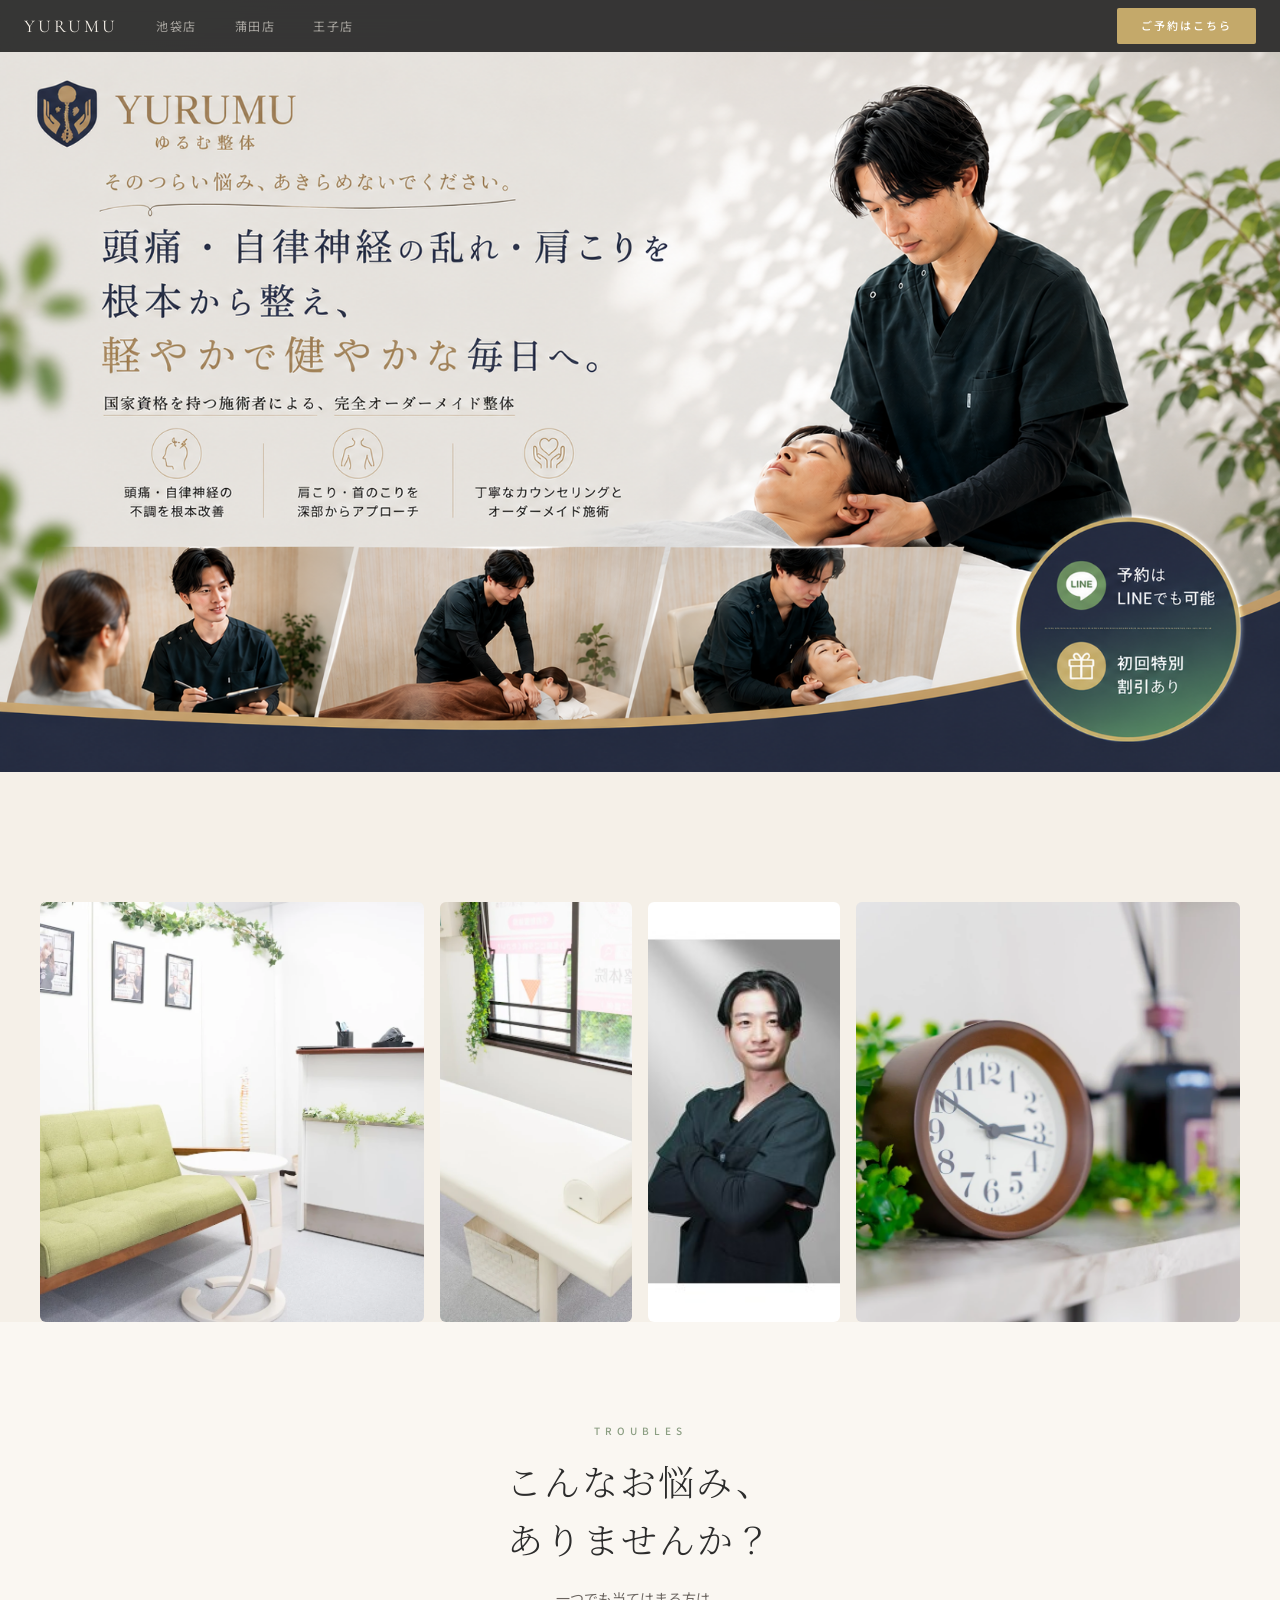
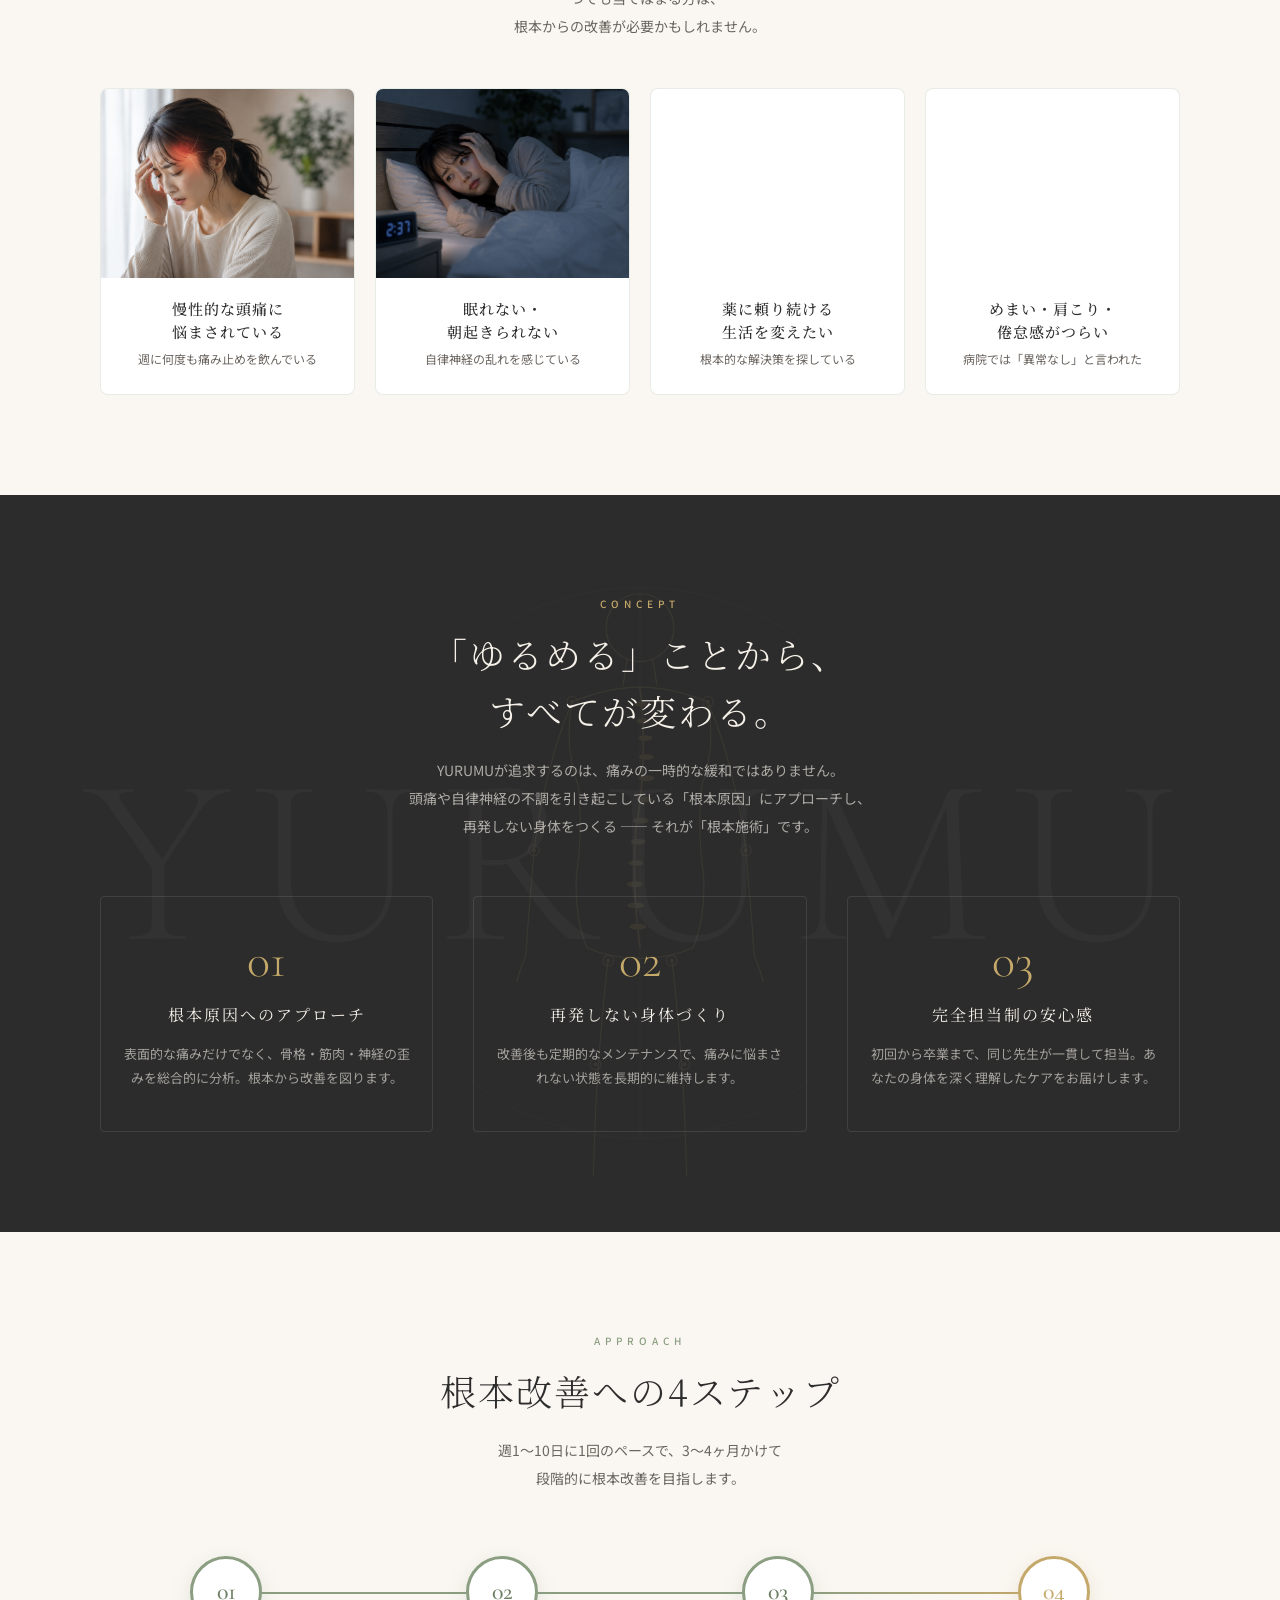
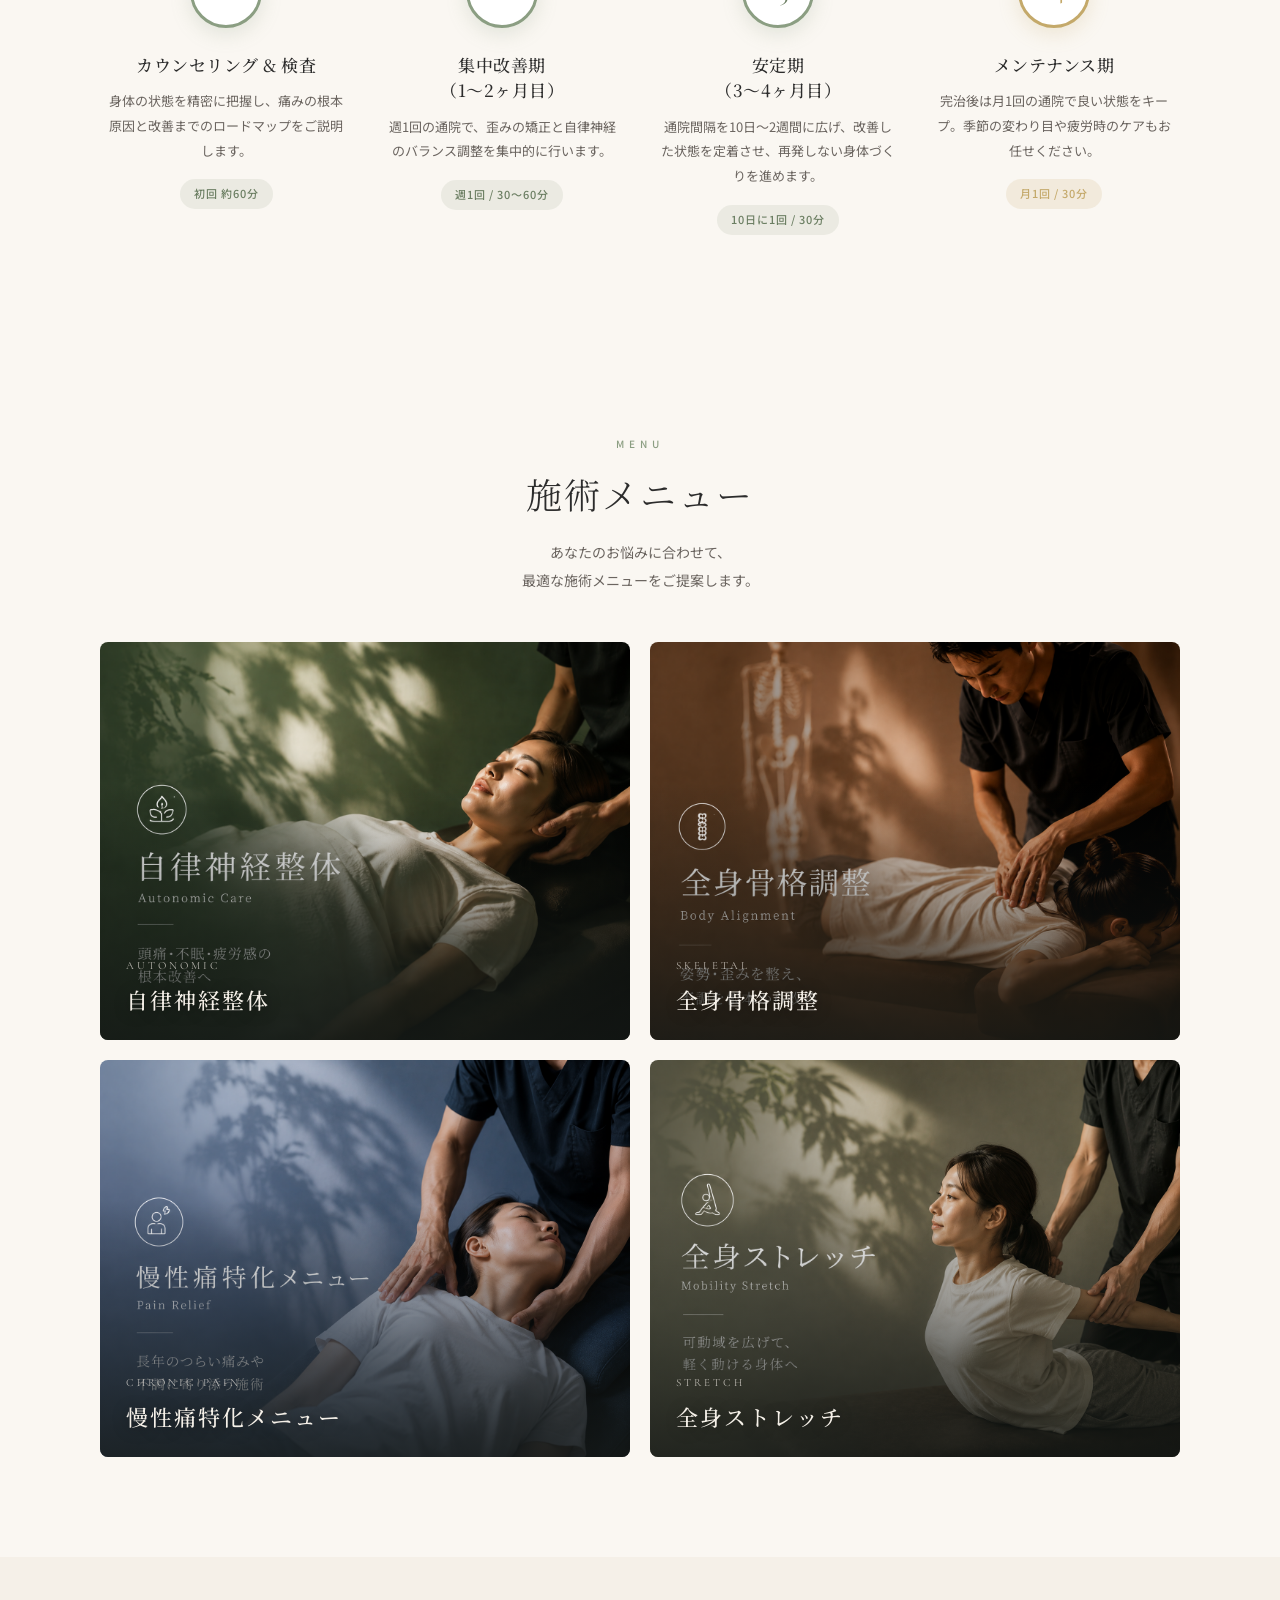
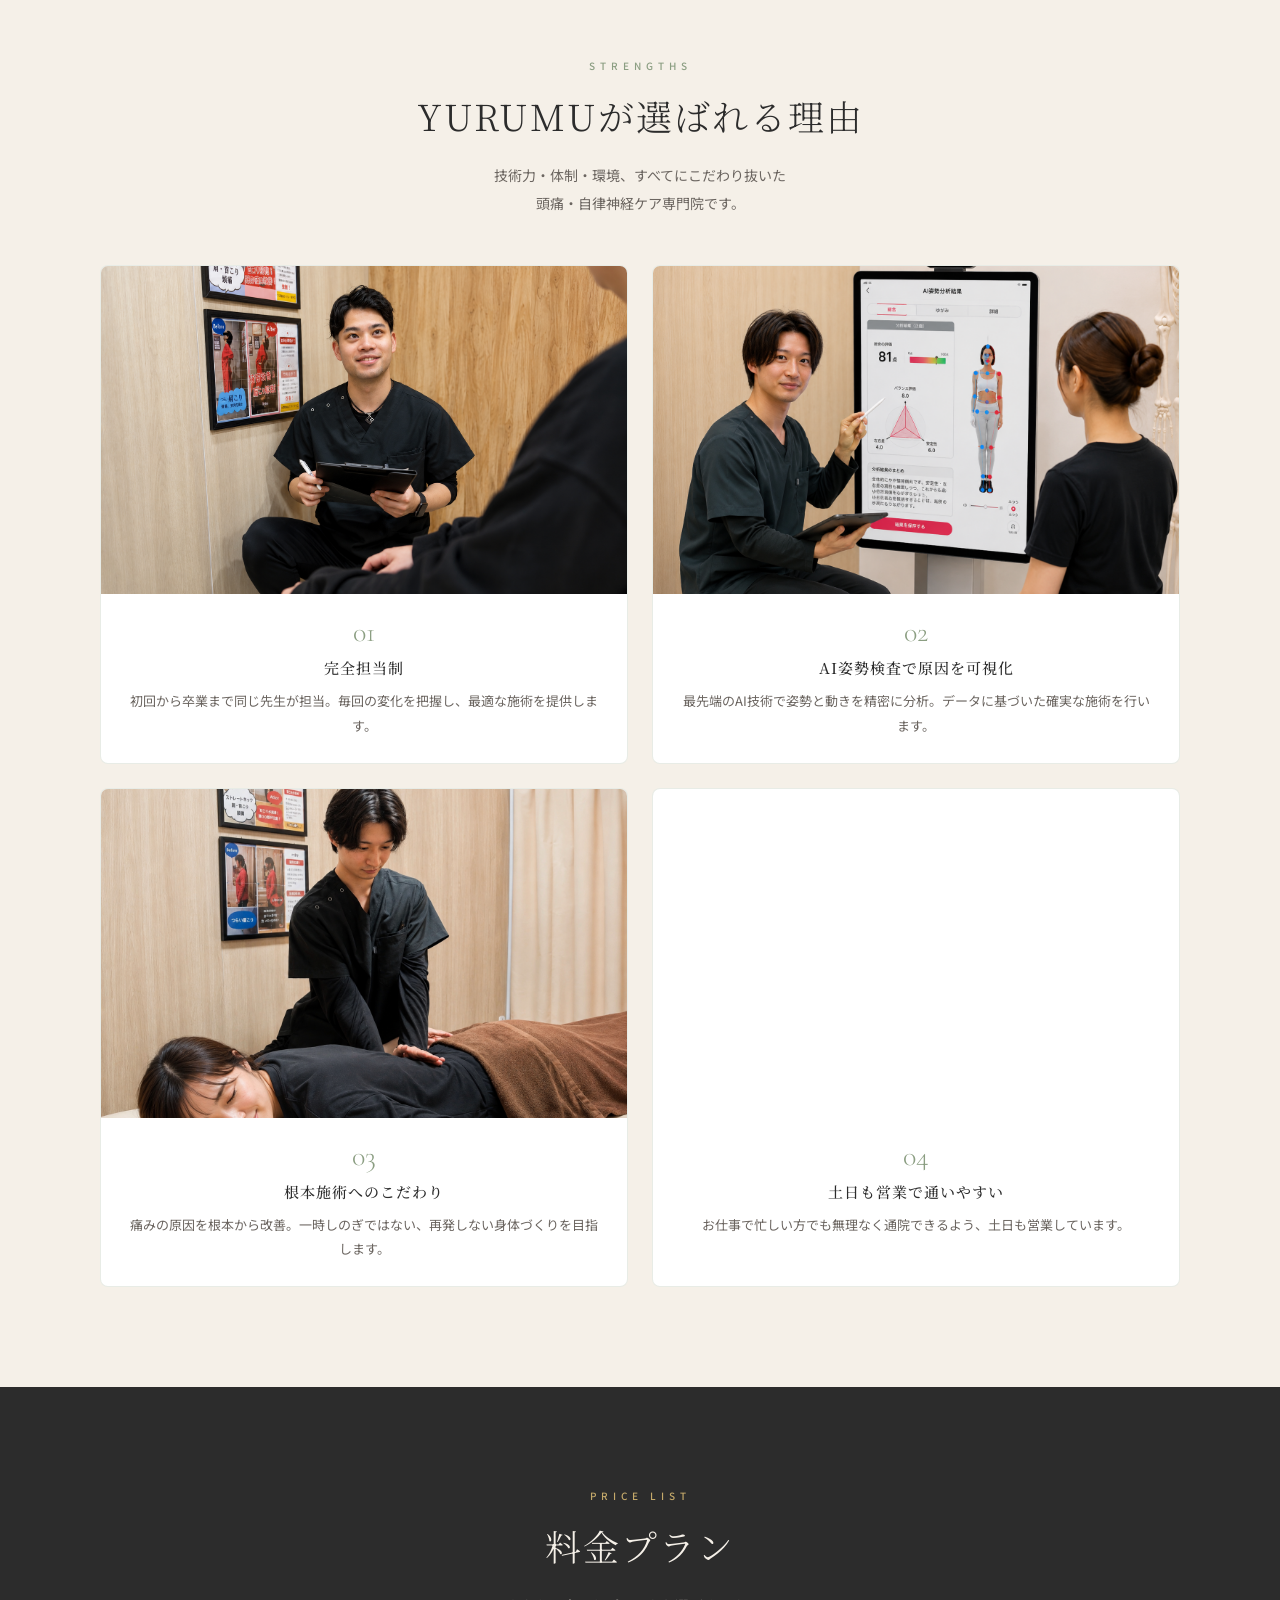
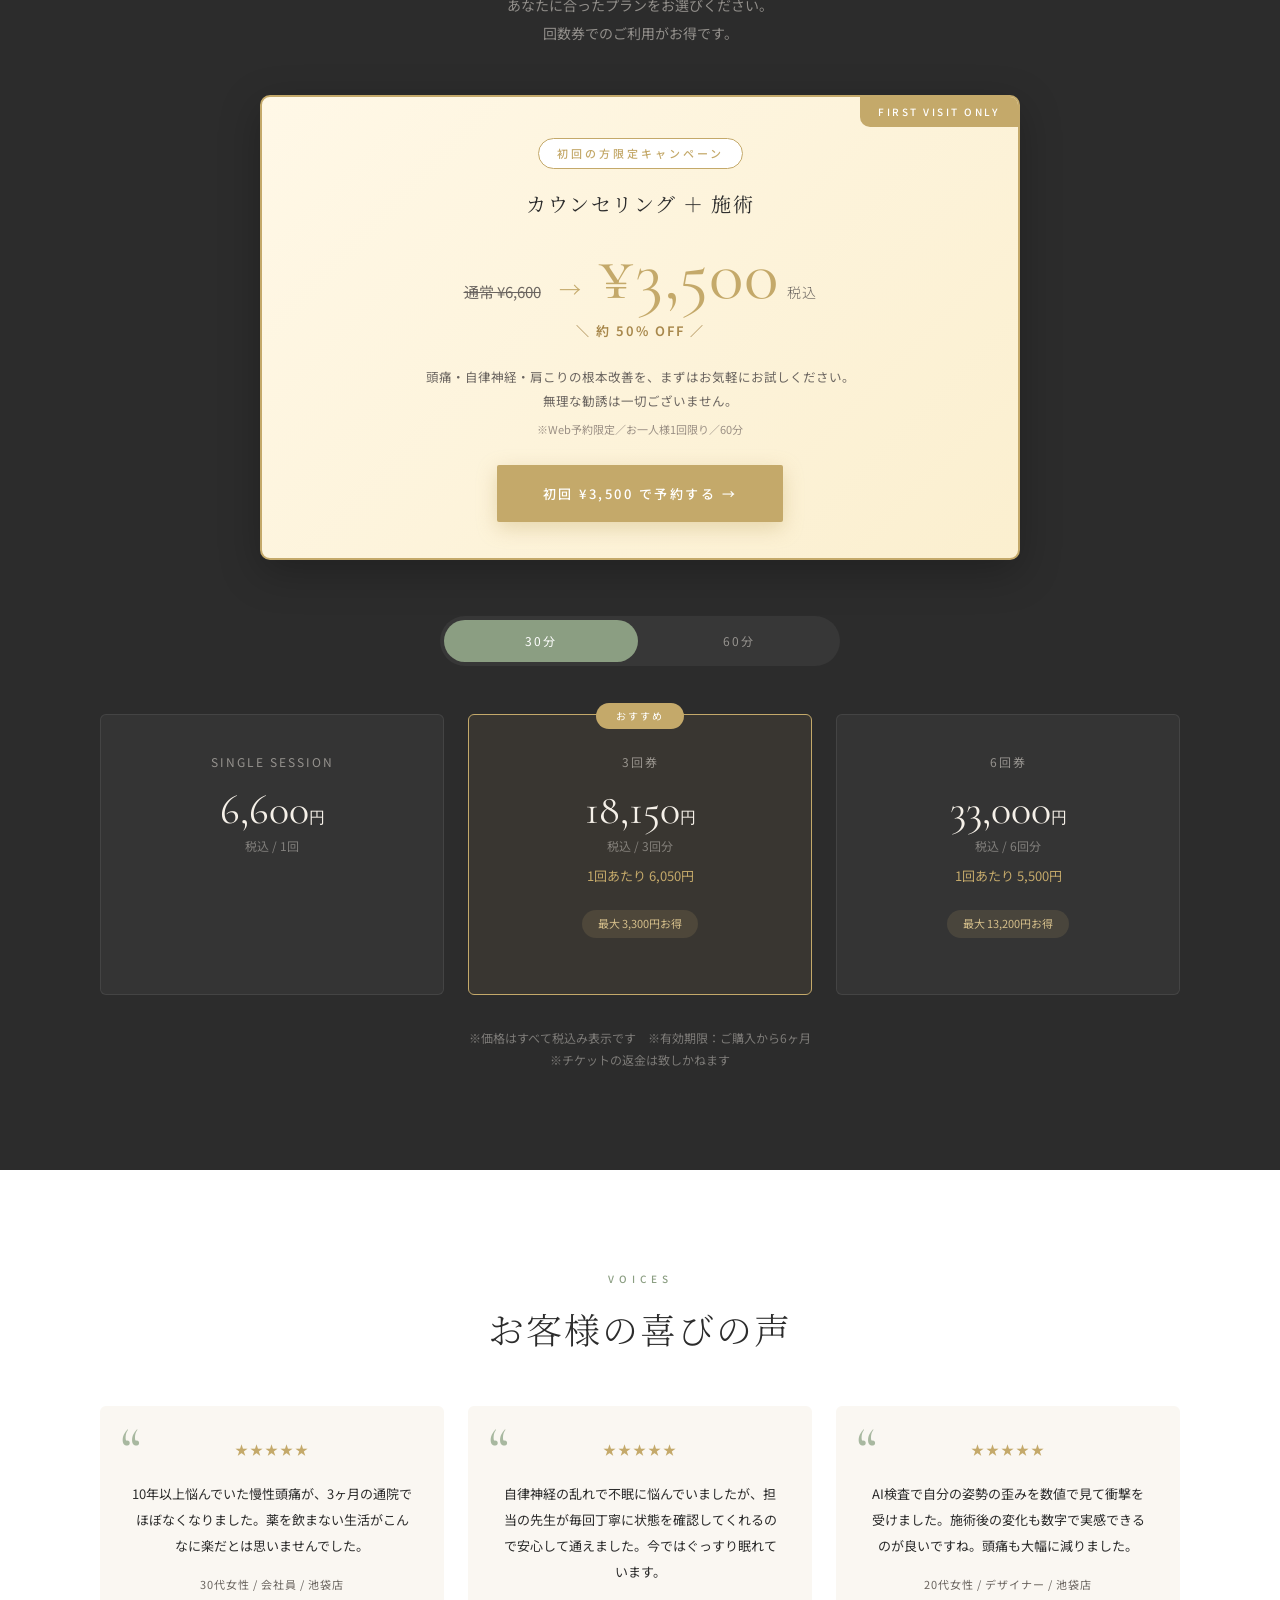
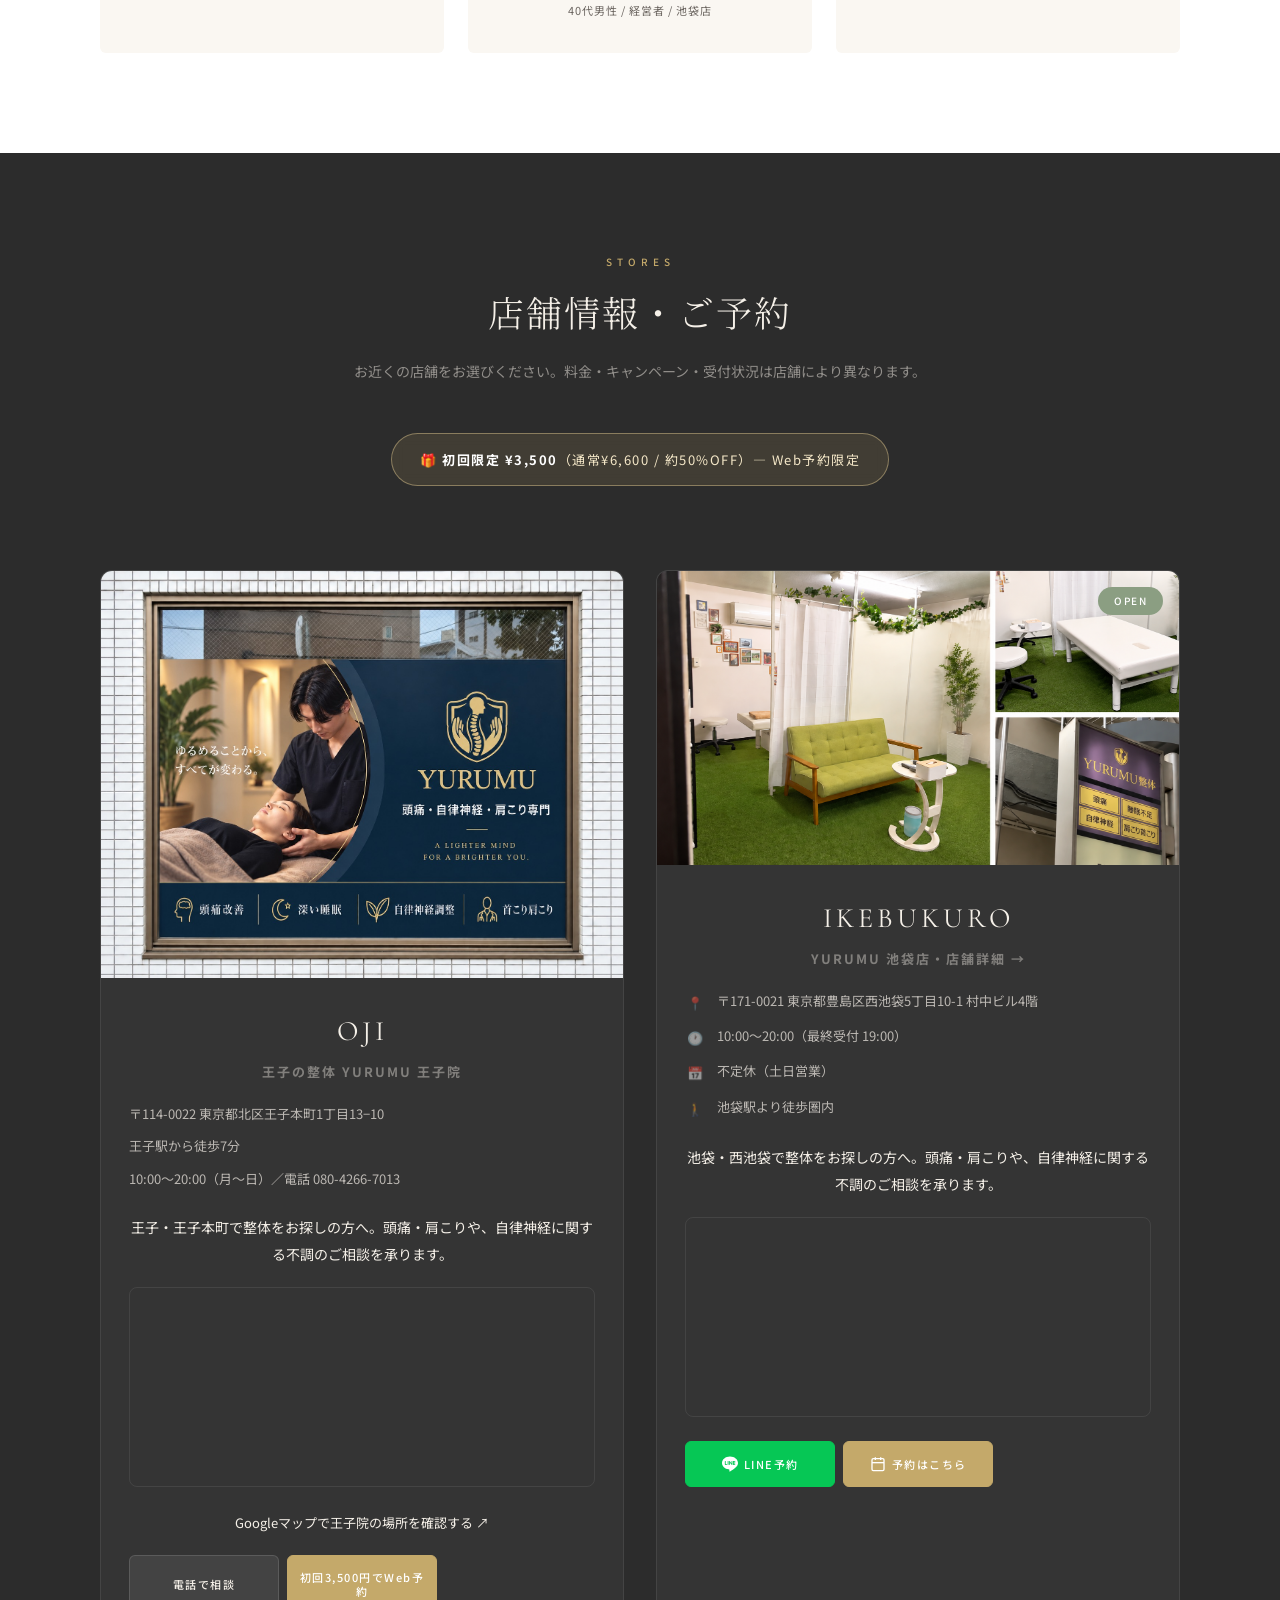
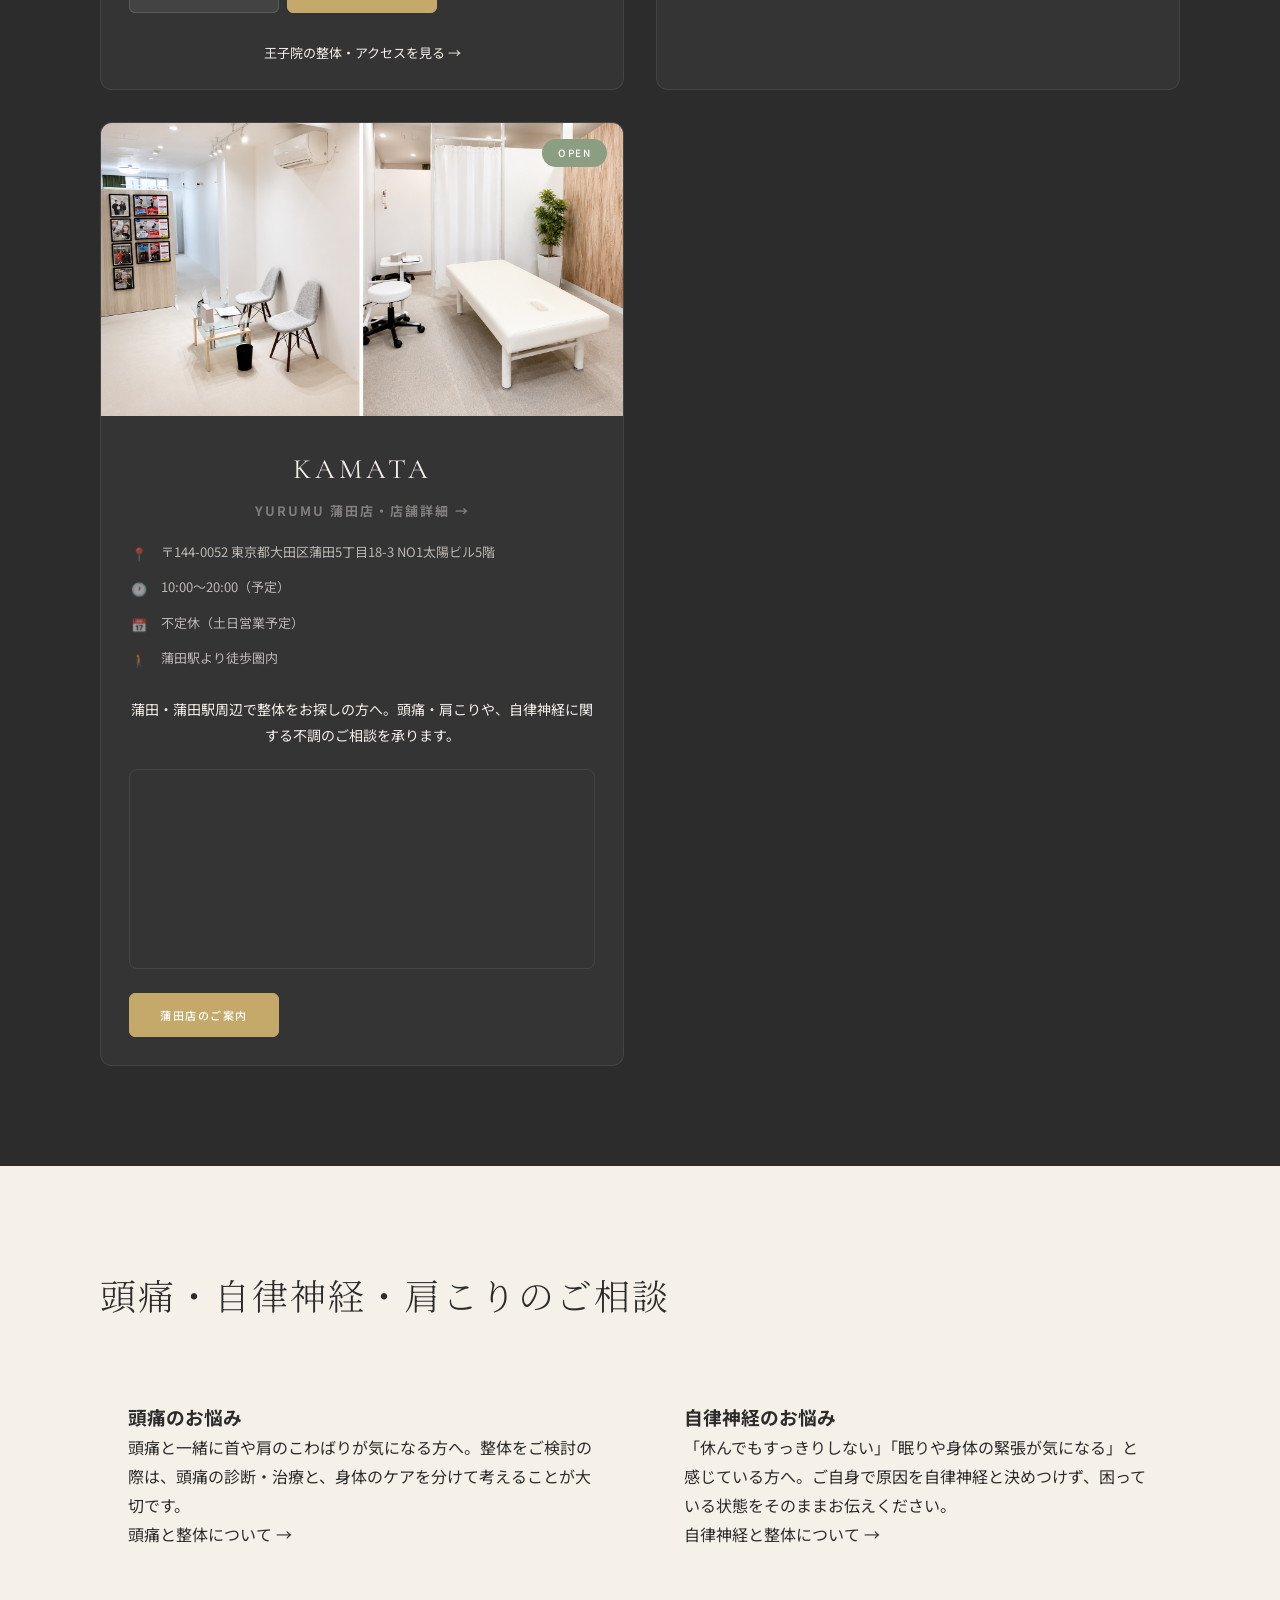
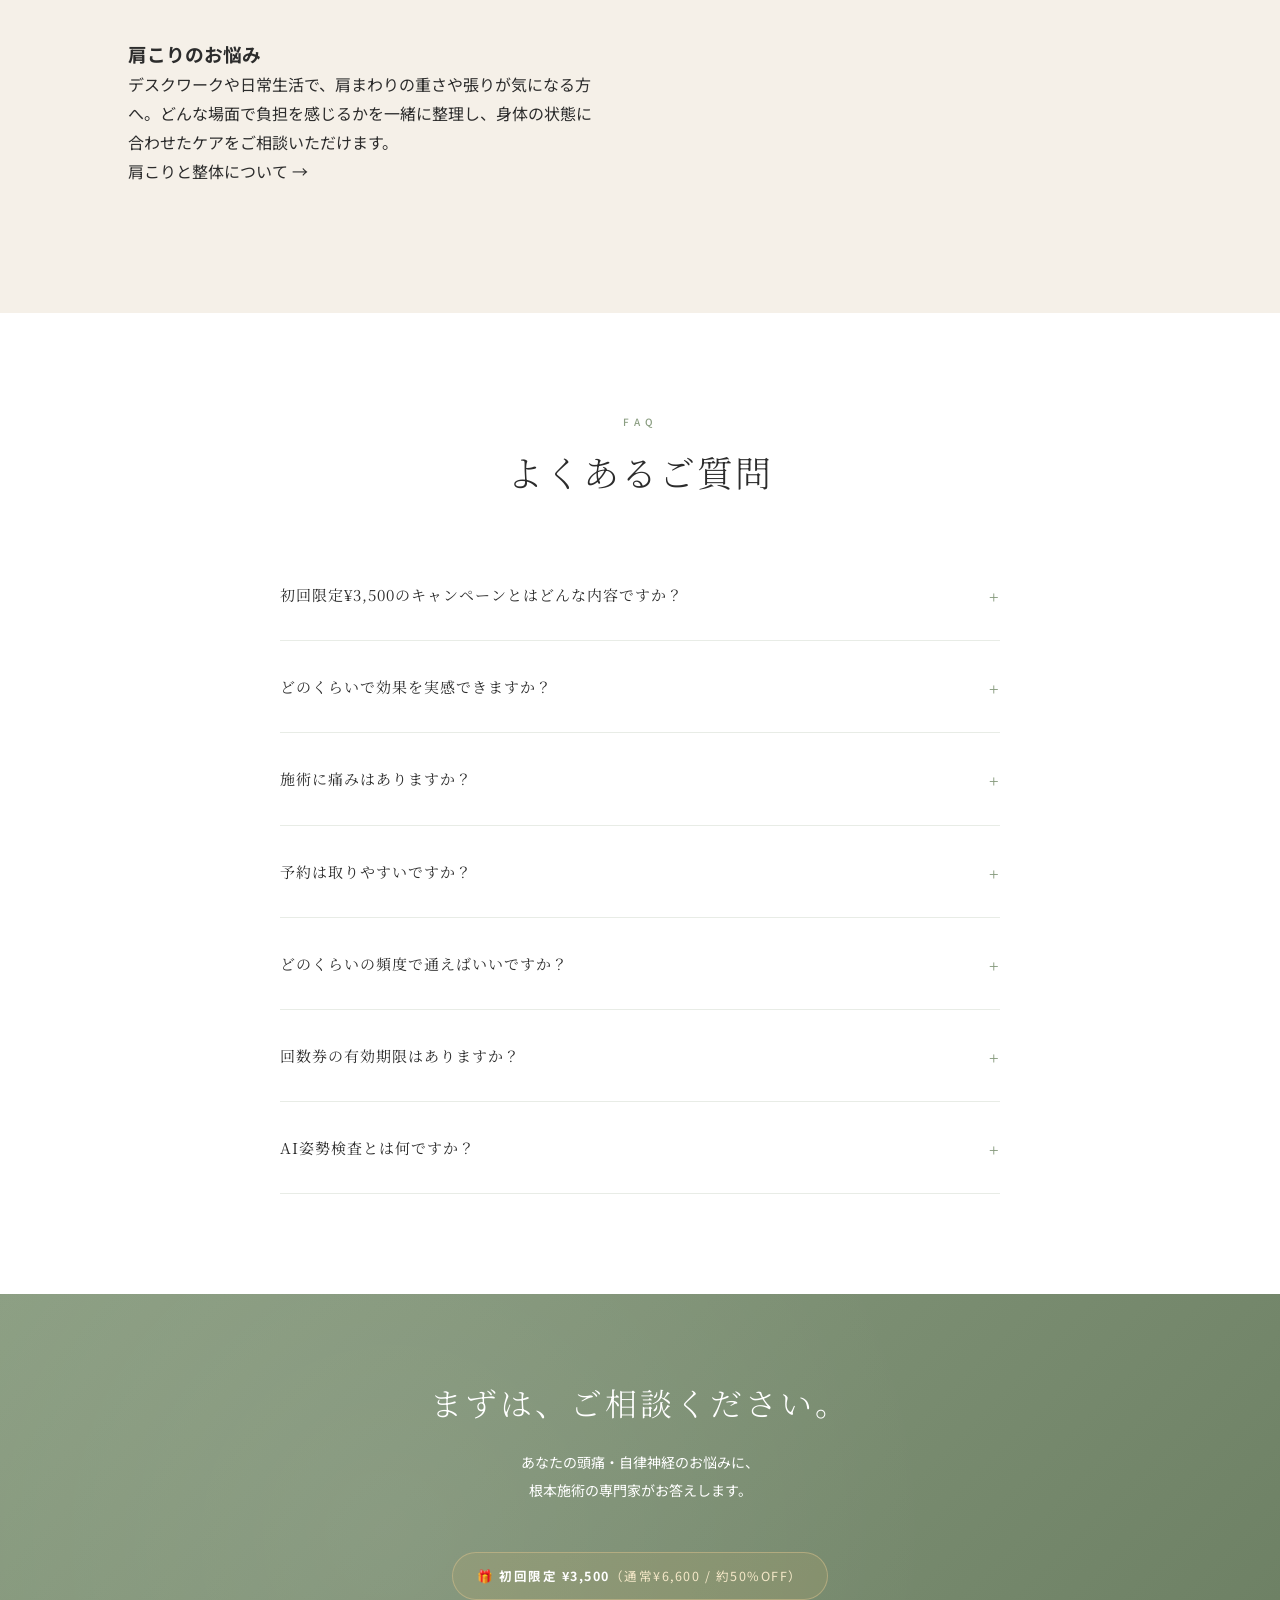
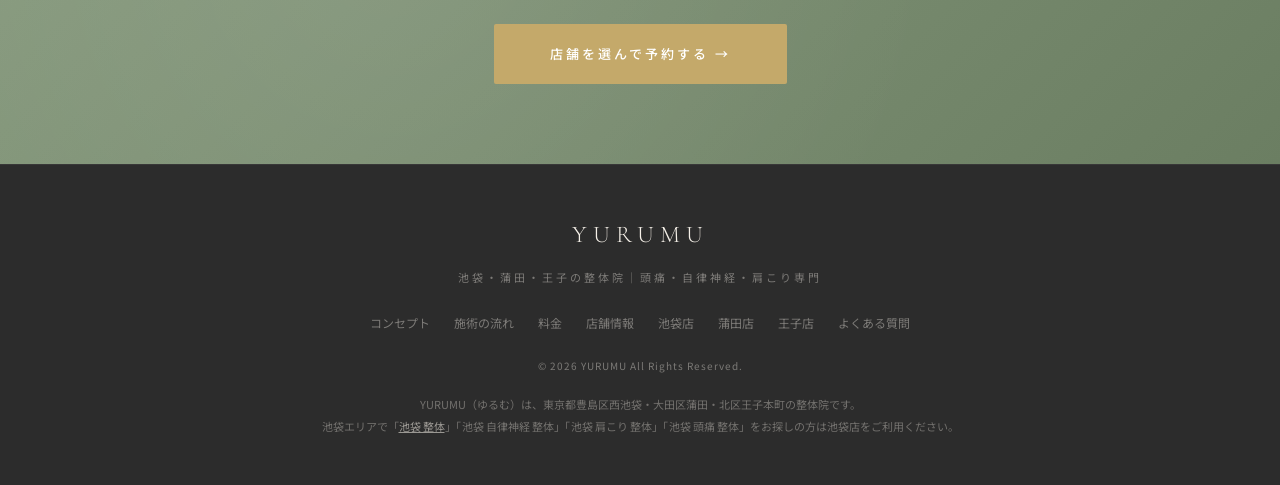
==== commit cf2a04ee: "Add local care descriptions for Ikebukuro and Kamata" ====
--- a/index.html
+++ b/index.html
@@ -905,6 +905,7 @@
             <div class="sv2__row"><div class="sv2__row-icon">📅</div><div class="sv2__row-text">不定休（土日営業）</div></div>
             <div class="sv2__row"><div class="sv2__row-icon">🚶</div><div class="sv2__row-text">池袋駅より徒歩圏内</div></div>
           </div>
+          <p style="font-size:14px;line-height:1.9;margin-bottom:20px">池袋・西池袋で整体をお探しの方へ。頭痛・肩こりや、自律神経に関する不調のご相談を承ります。</p>
           <div class="sv2__map">
             <iframe title="YURUMU池袋店のアクセスマップ" src="https://maps.google.com/maps?q=%E6%9D%B1%E4%BA%AC%E9%83%BD%E8%B1%8A%E5%B3%B6%E5%8C%BA%E8%A5%BF%E6%B1%A0%E8%A2%8B5-10-1%20%E6%9D%91%E4%B8%AD%E3%83%93%E3%83%AB&t=&z=17&ie=UTF8&iwloc=&output=embed" allowfullscreen loading="lazy" referrerpolicy="no-referrer-when-downgrade"></iframe>
           </div>
@@ -933,6 +934,7 @@
             <div class="sv2__row"><div class="sv2__row-icon">📅</div><div class="sv2__row-text">不定休（土日営業予定）</div></div>
             <div class="sv2__row"><div class="sv2__row-icon">🚶</div><div class="sv2__row-text">蒲田駅より徒歩圏内</div></div>
           </div>
+          <p style="font-size:14px;line-height:1.9;margin-bottom:20px">蒲田・蒲田駅周辺で整体をお探しの方へ。頭痛・肩こりや、自律神経に関する不調のご相談を承ります。</p>
           <div class="sv2__map">
             <iframe title="YURUMU蒲田店のアクセスマップ" src="https://maps.google.com/maps?q=%E6%9D%B1%E4%BA%AC%E9%83%BD%E5%A4%A7%E7%94%B0%E5%8C%BA%E8%92%B2%E7%94%B05-18-3%20NO1%E5%A4%AA%E9%99%BD%E3%83%93%E3%83%AB&t=&z=17&ie=UTF8&iwloc=&output=embed" allowfullscreen loading="lazy" referrerpolicy="no-referrer-when-downgrade"></iframe>
           </div>
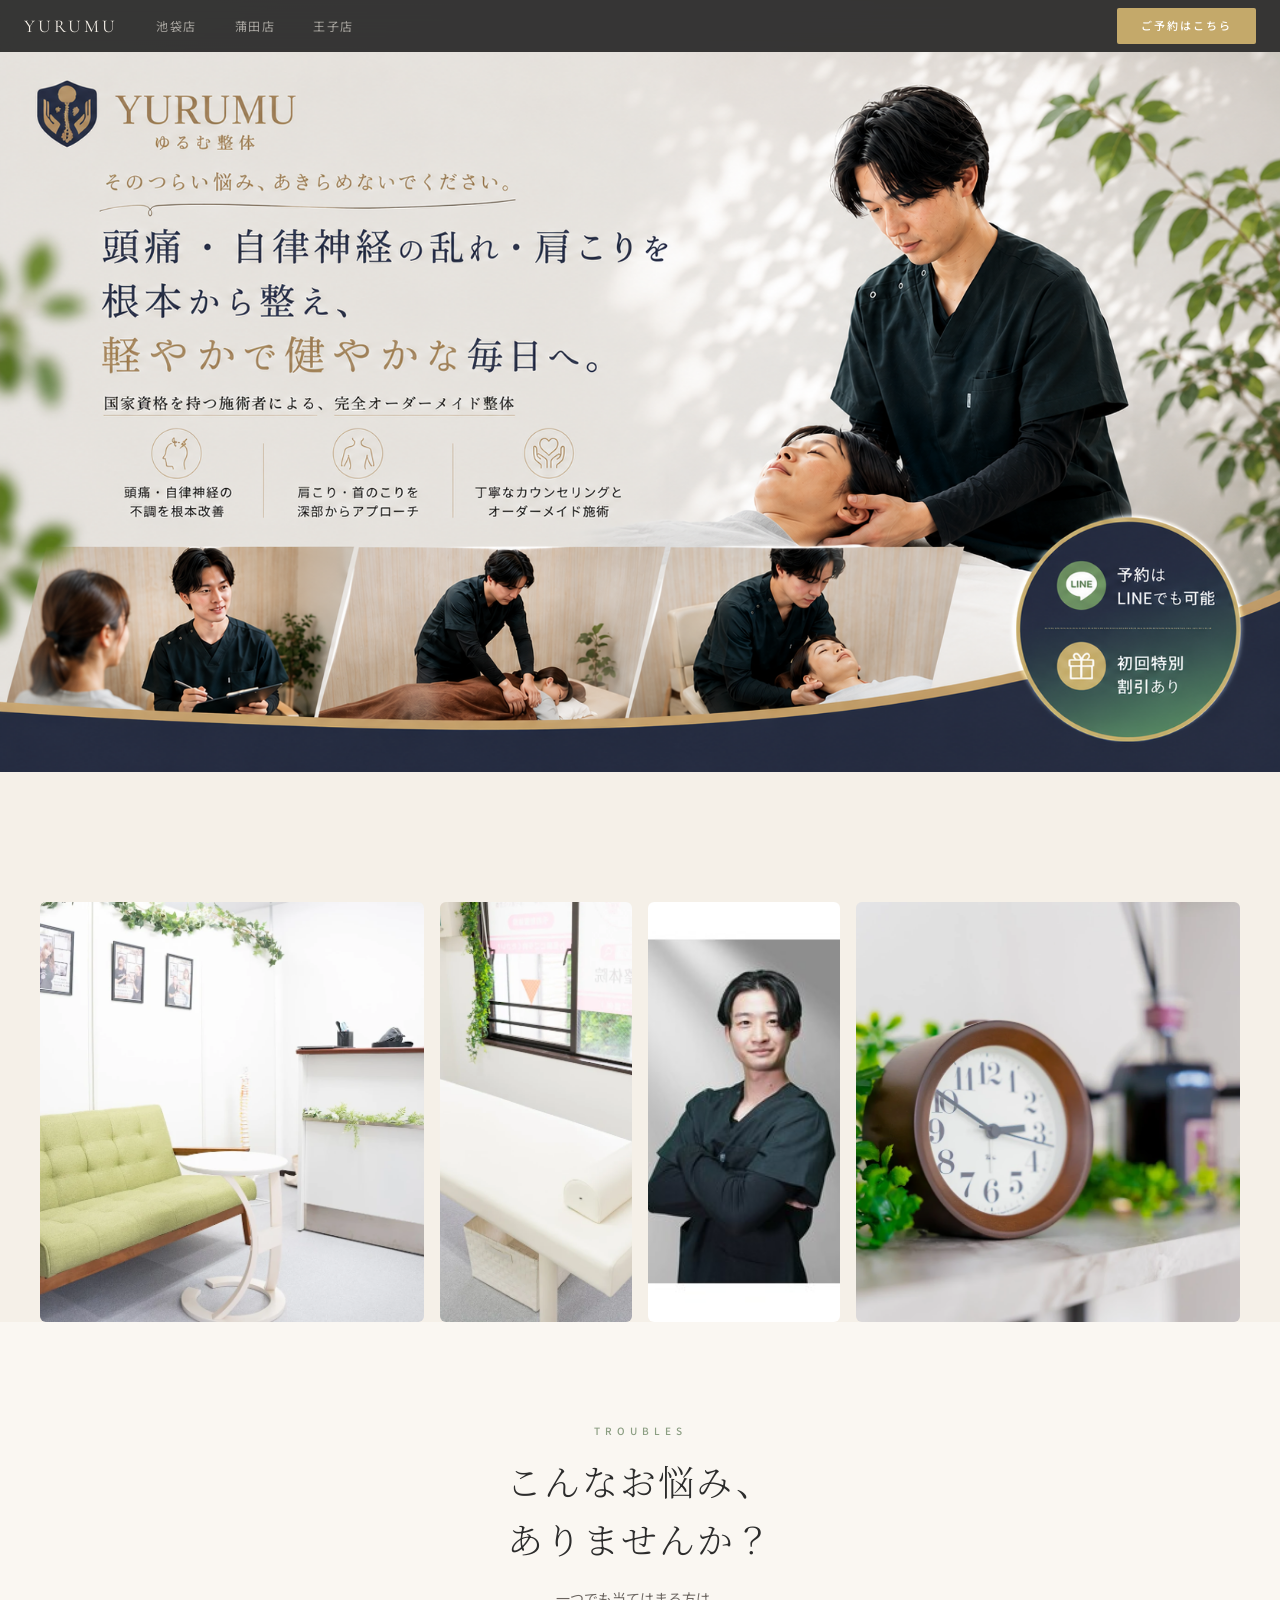
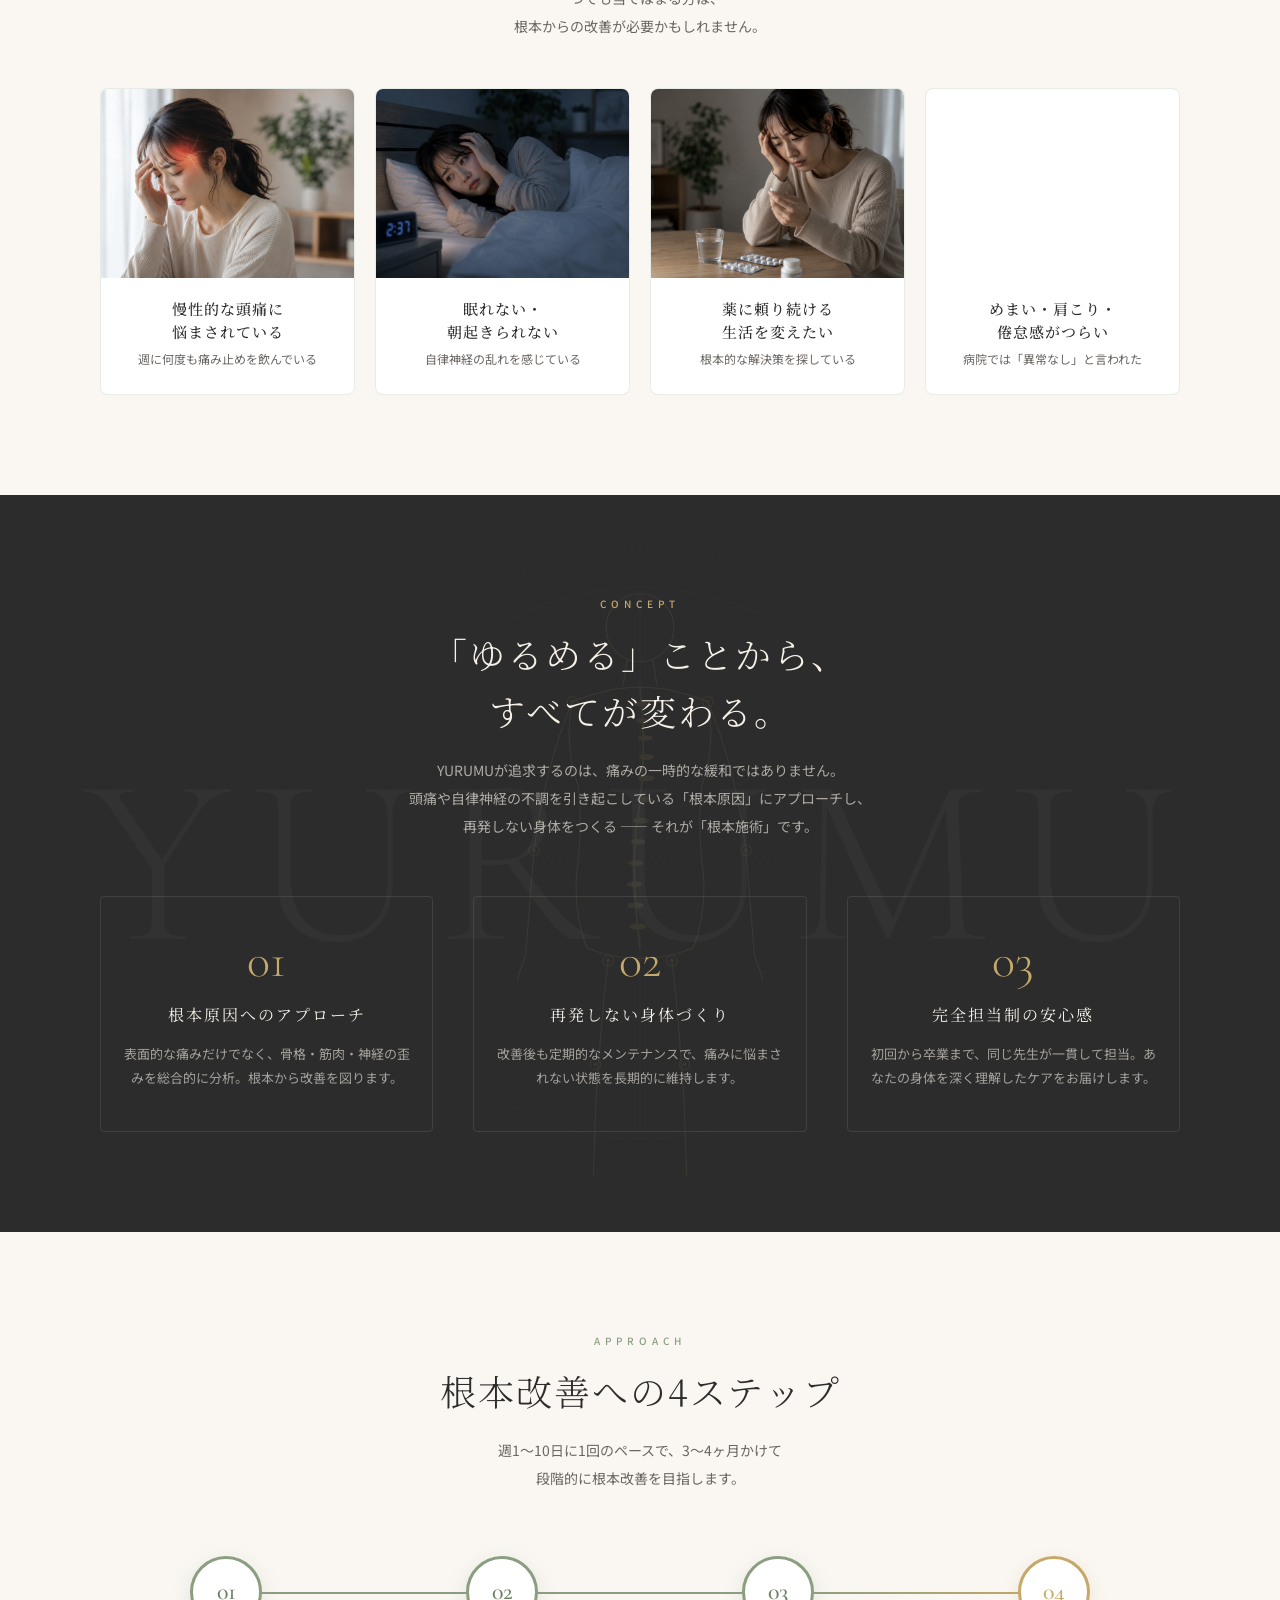
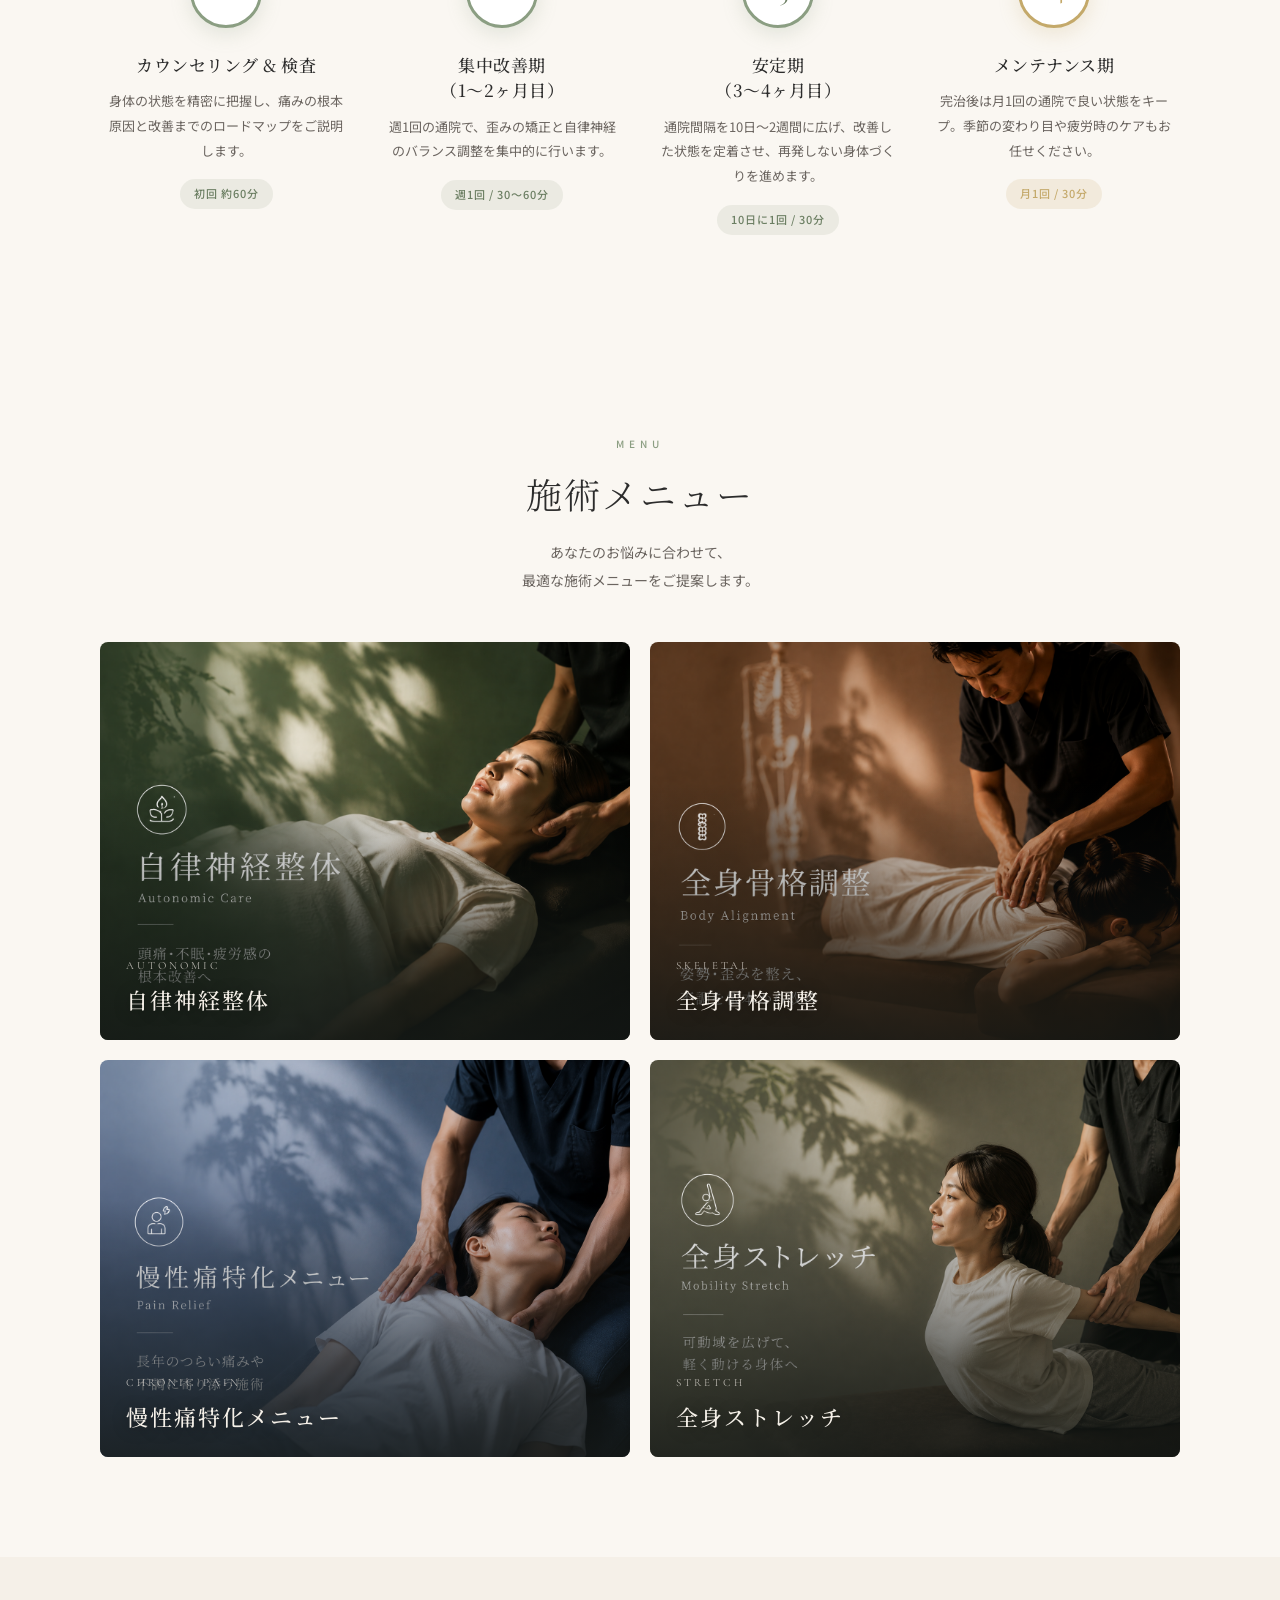
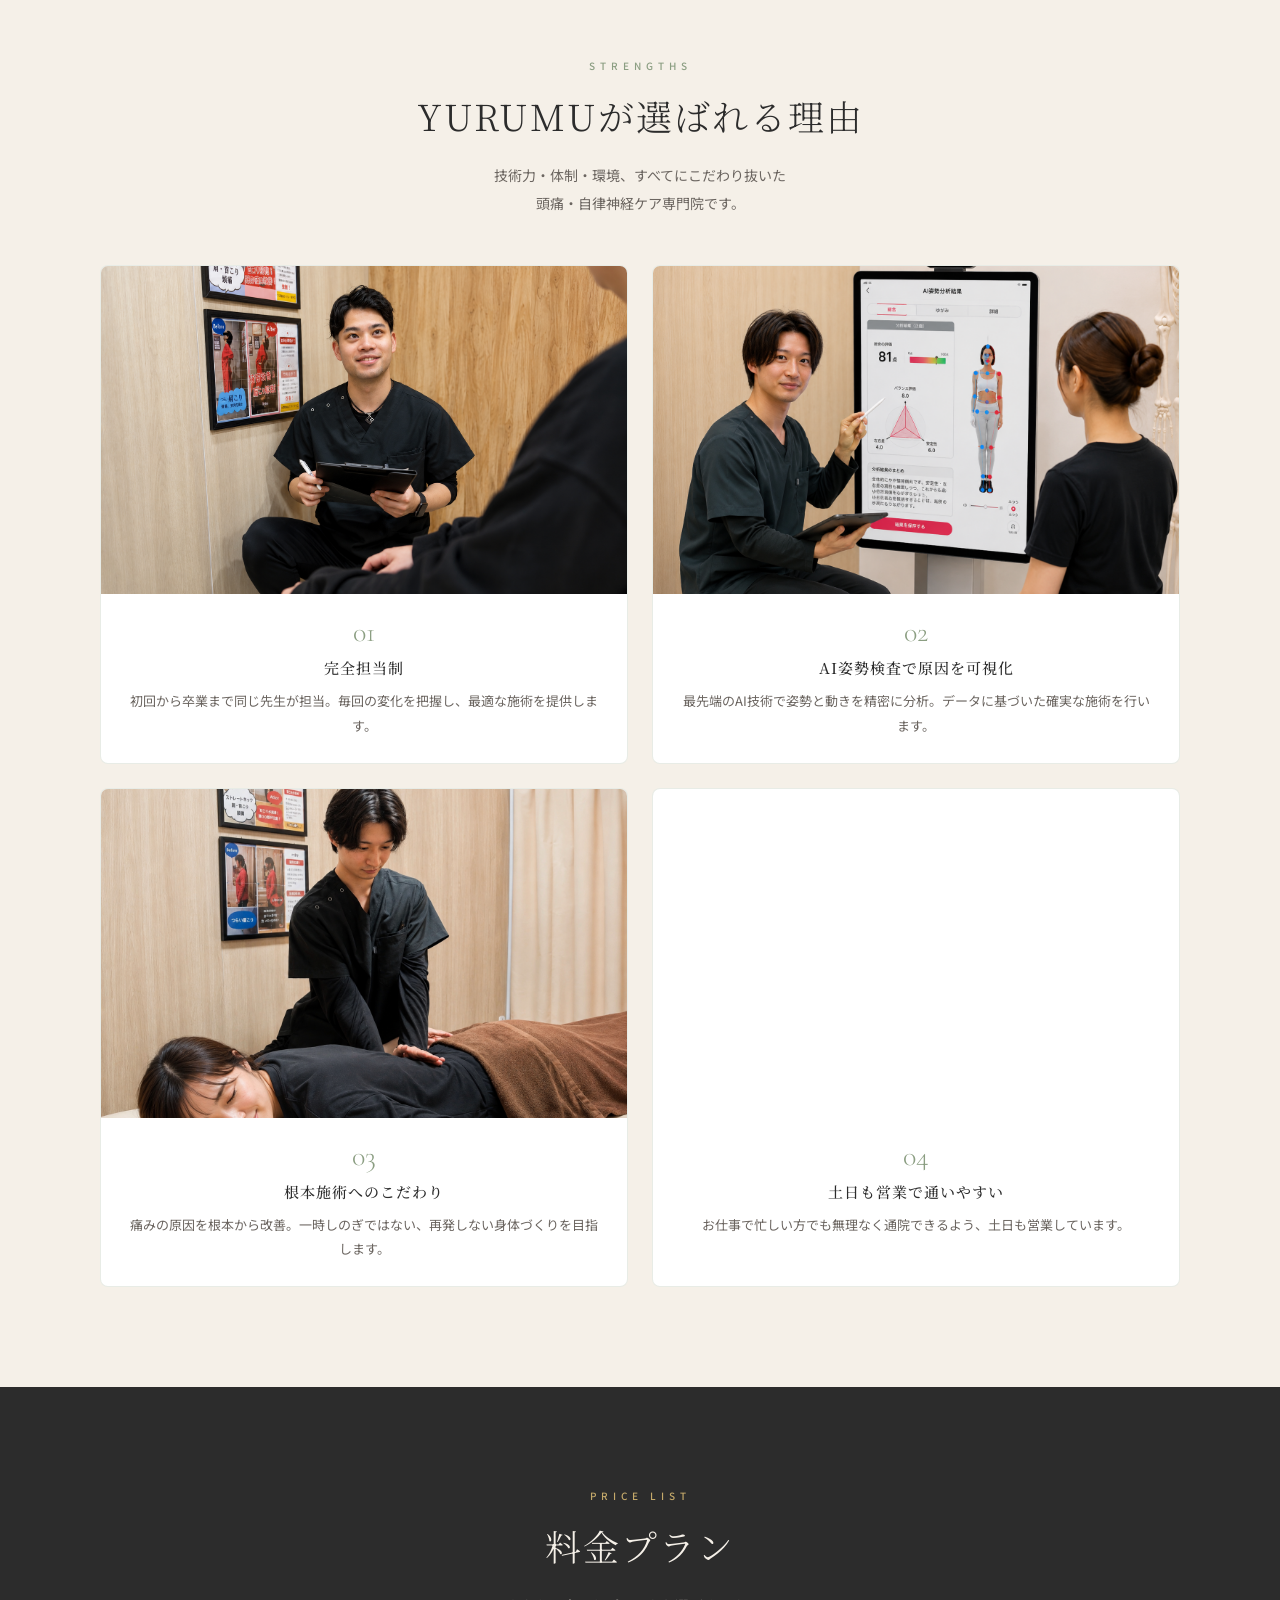
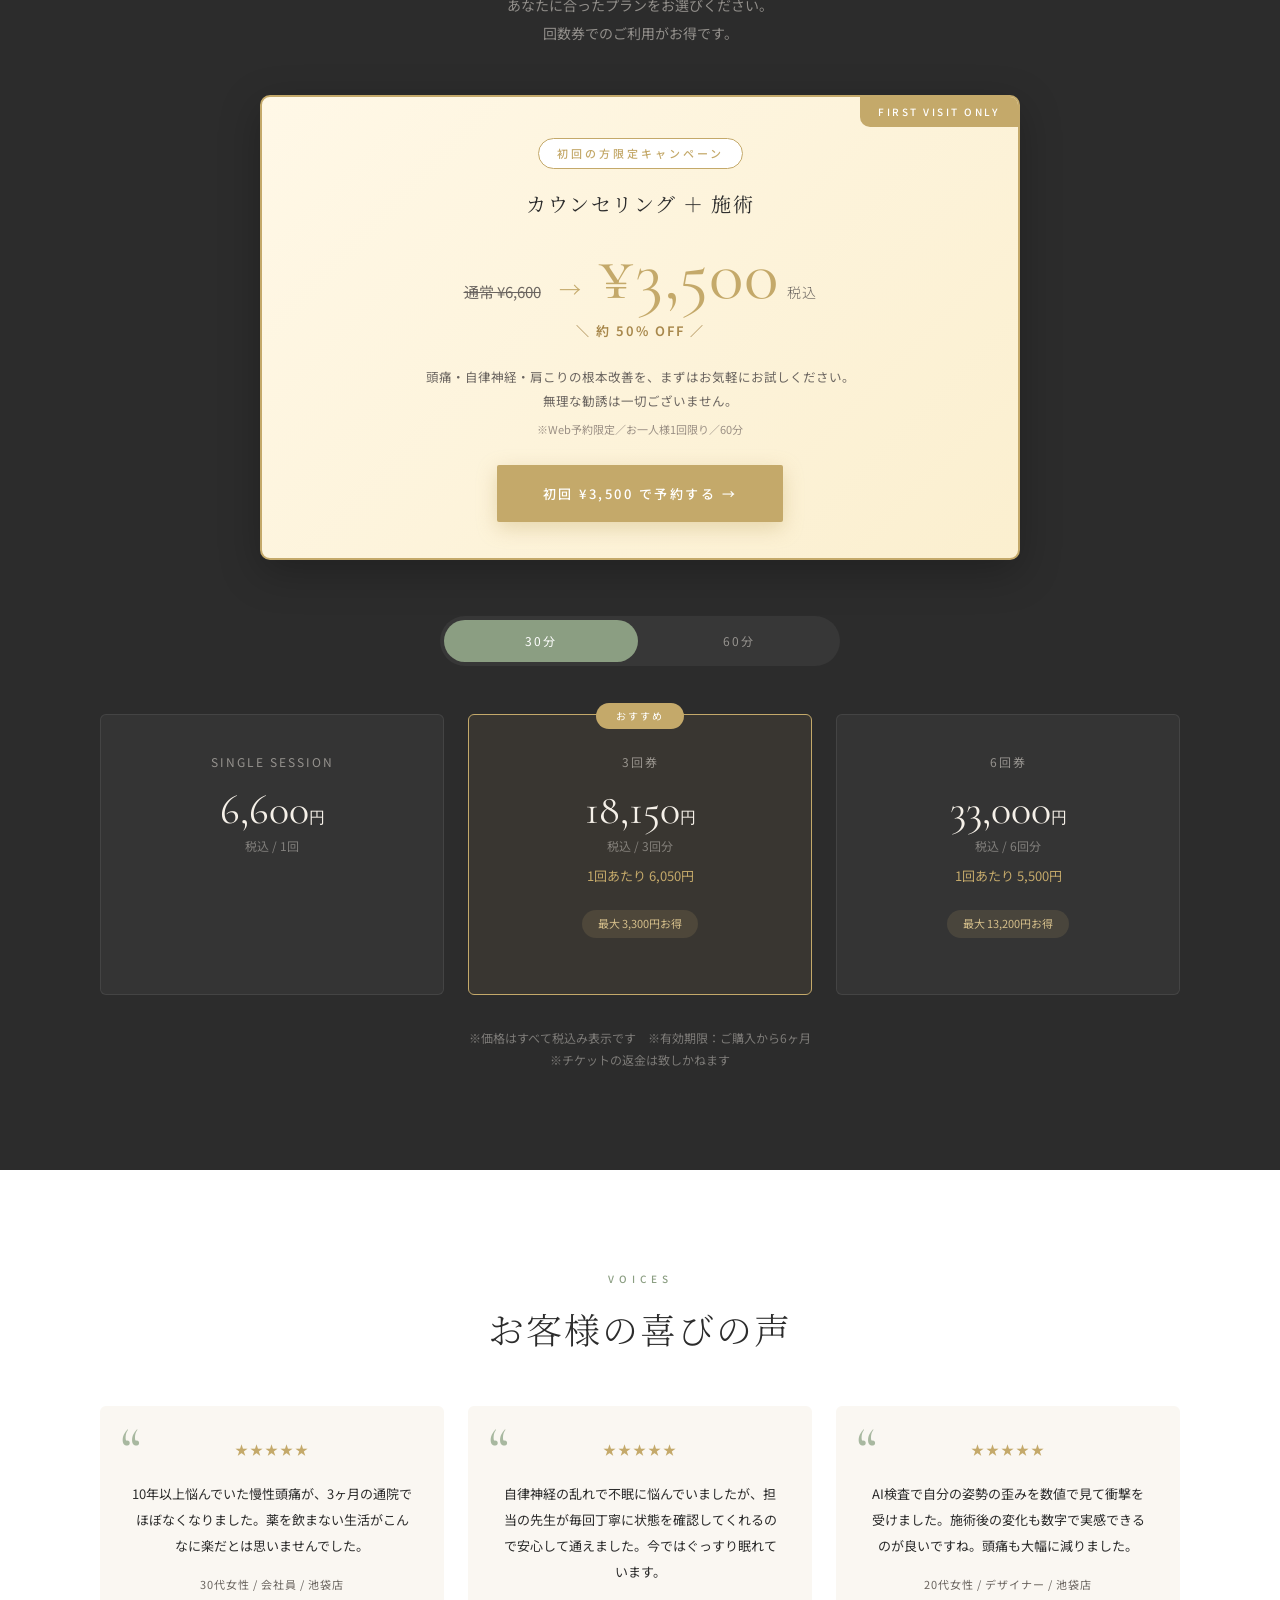
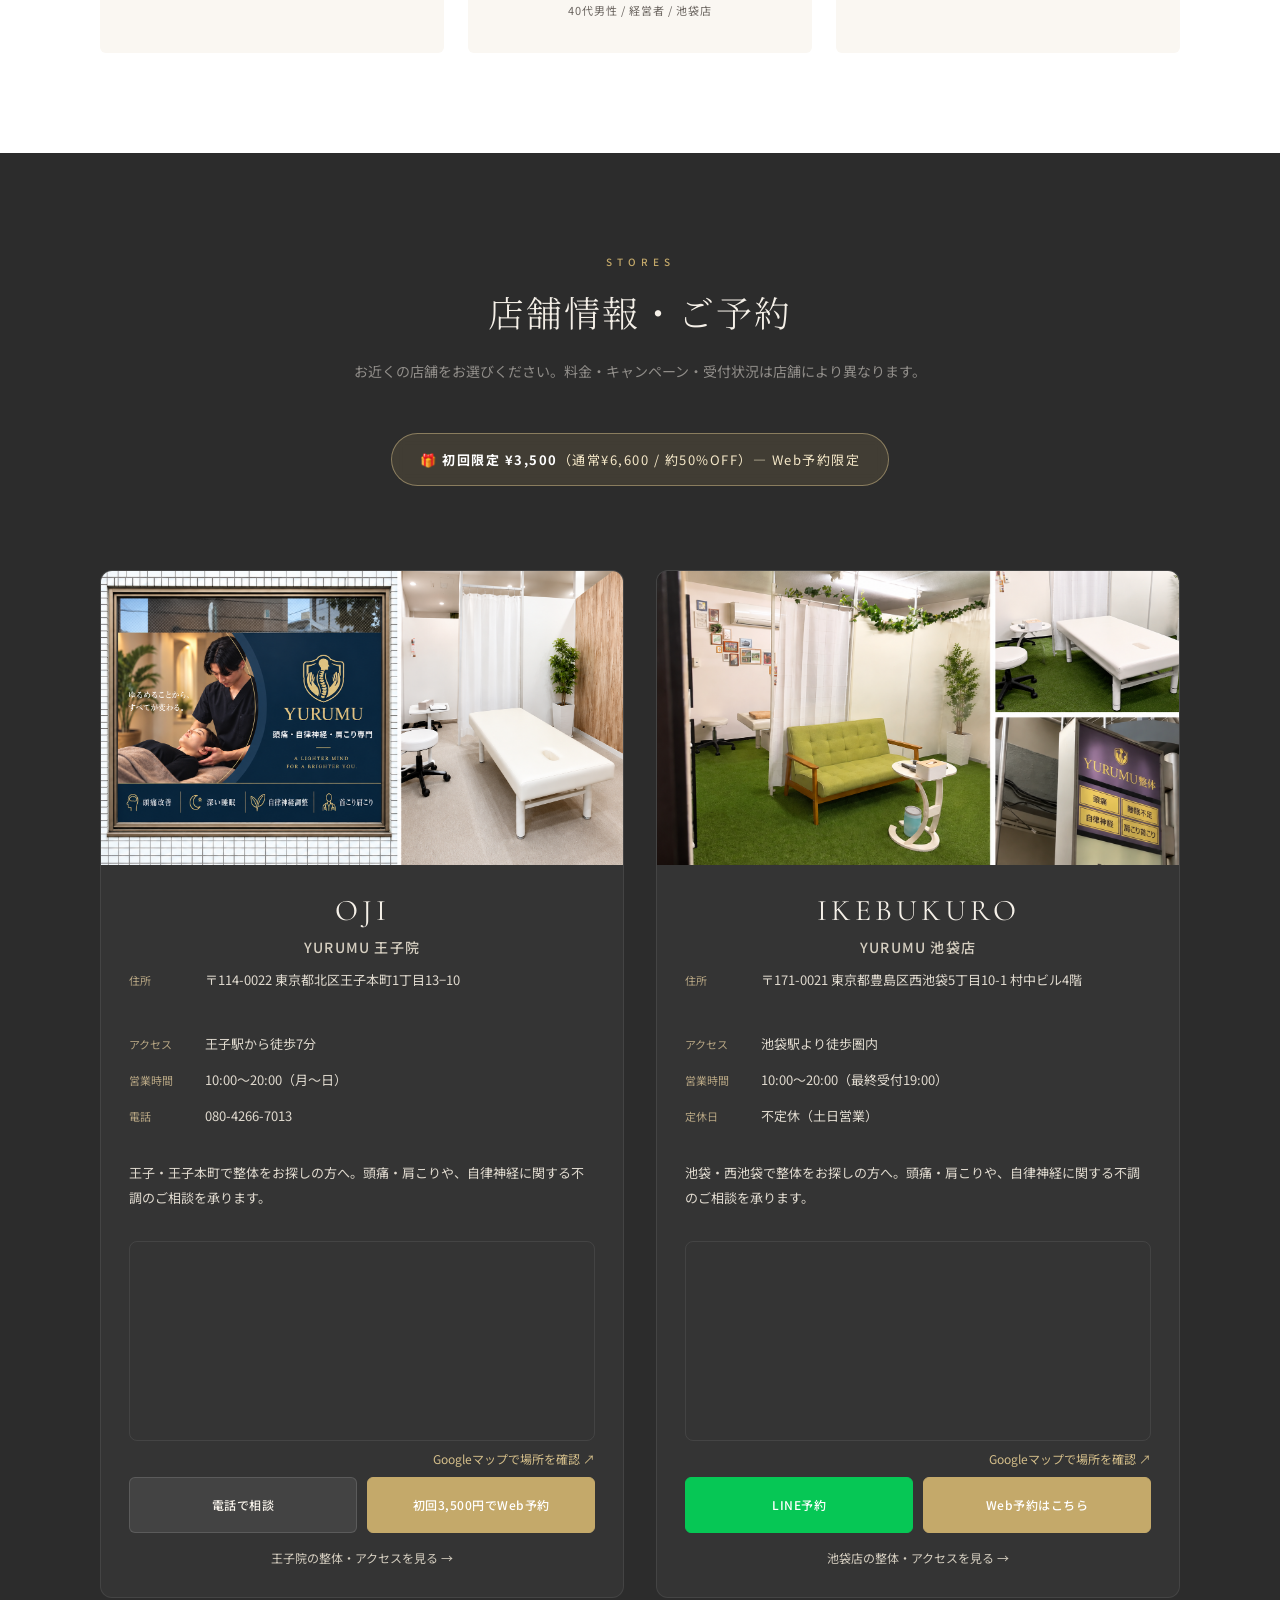
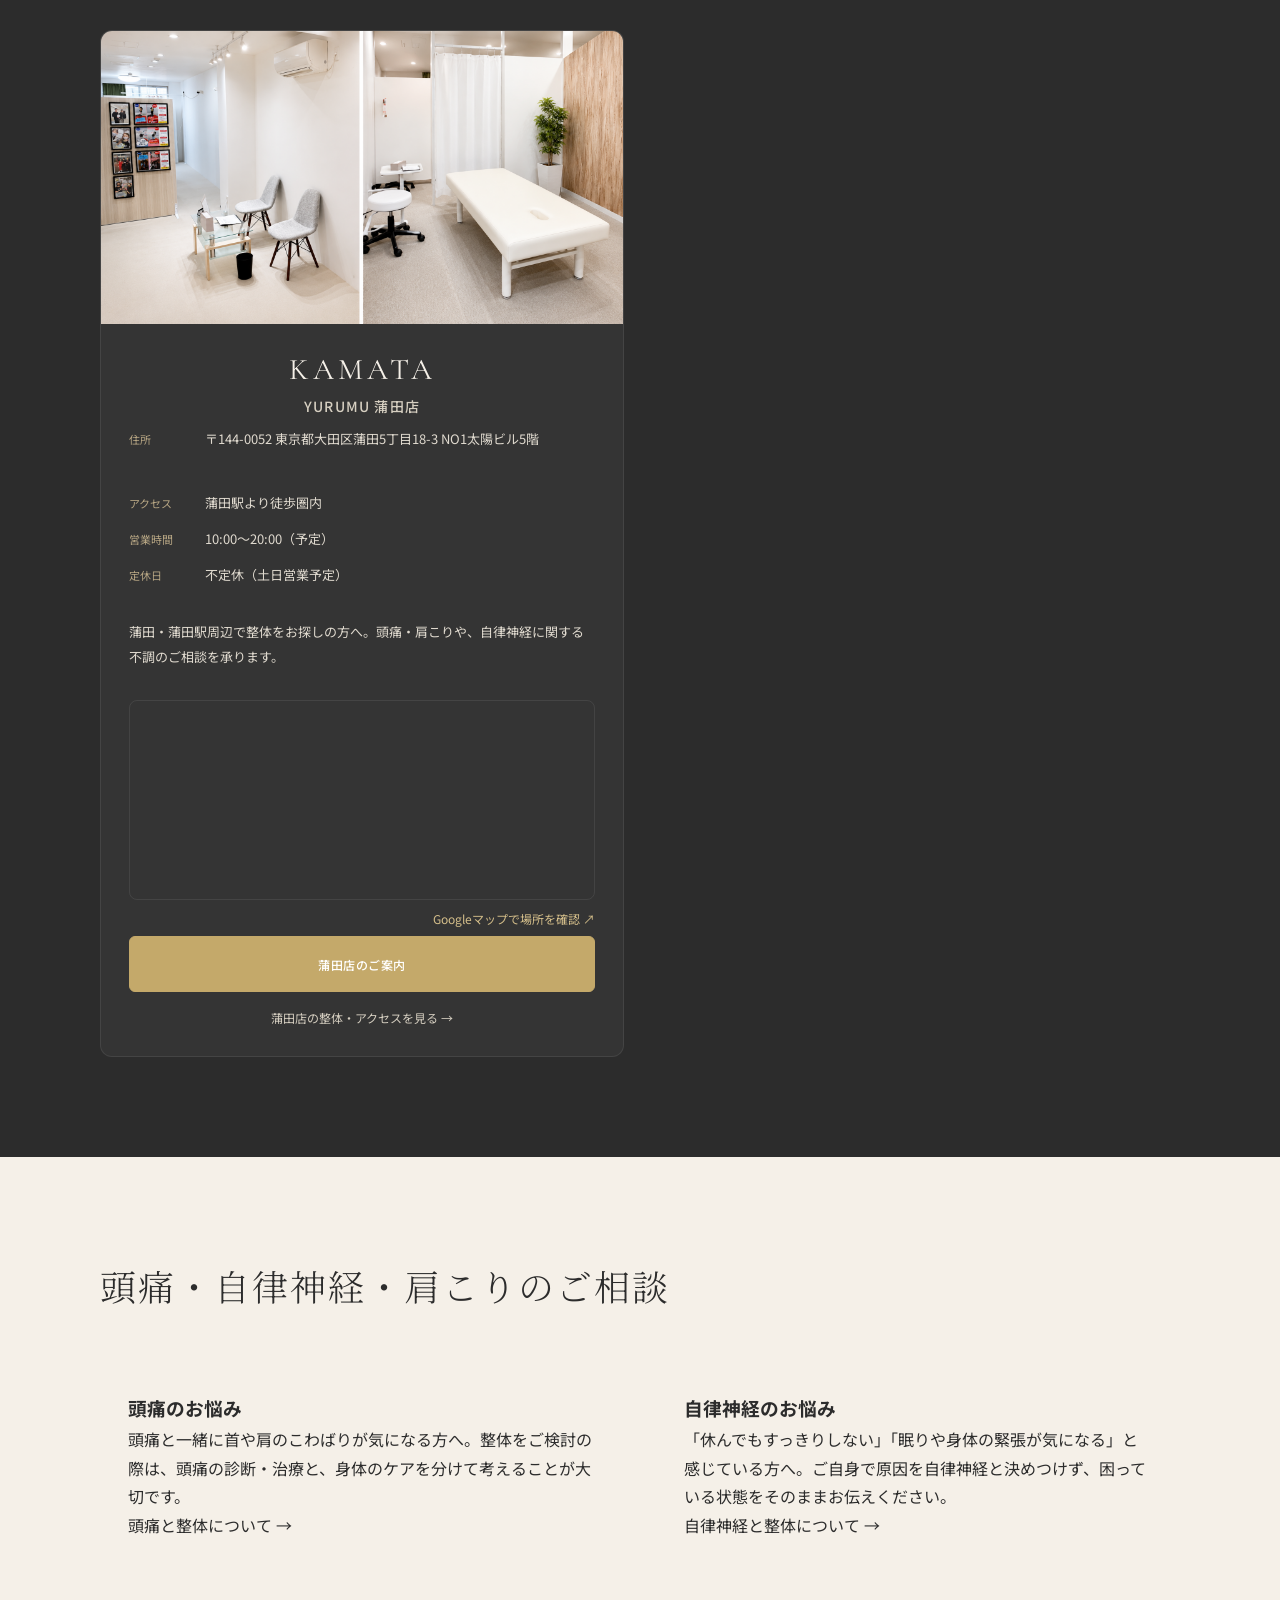
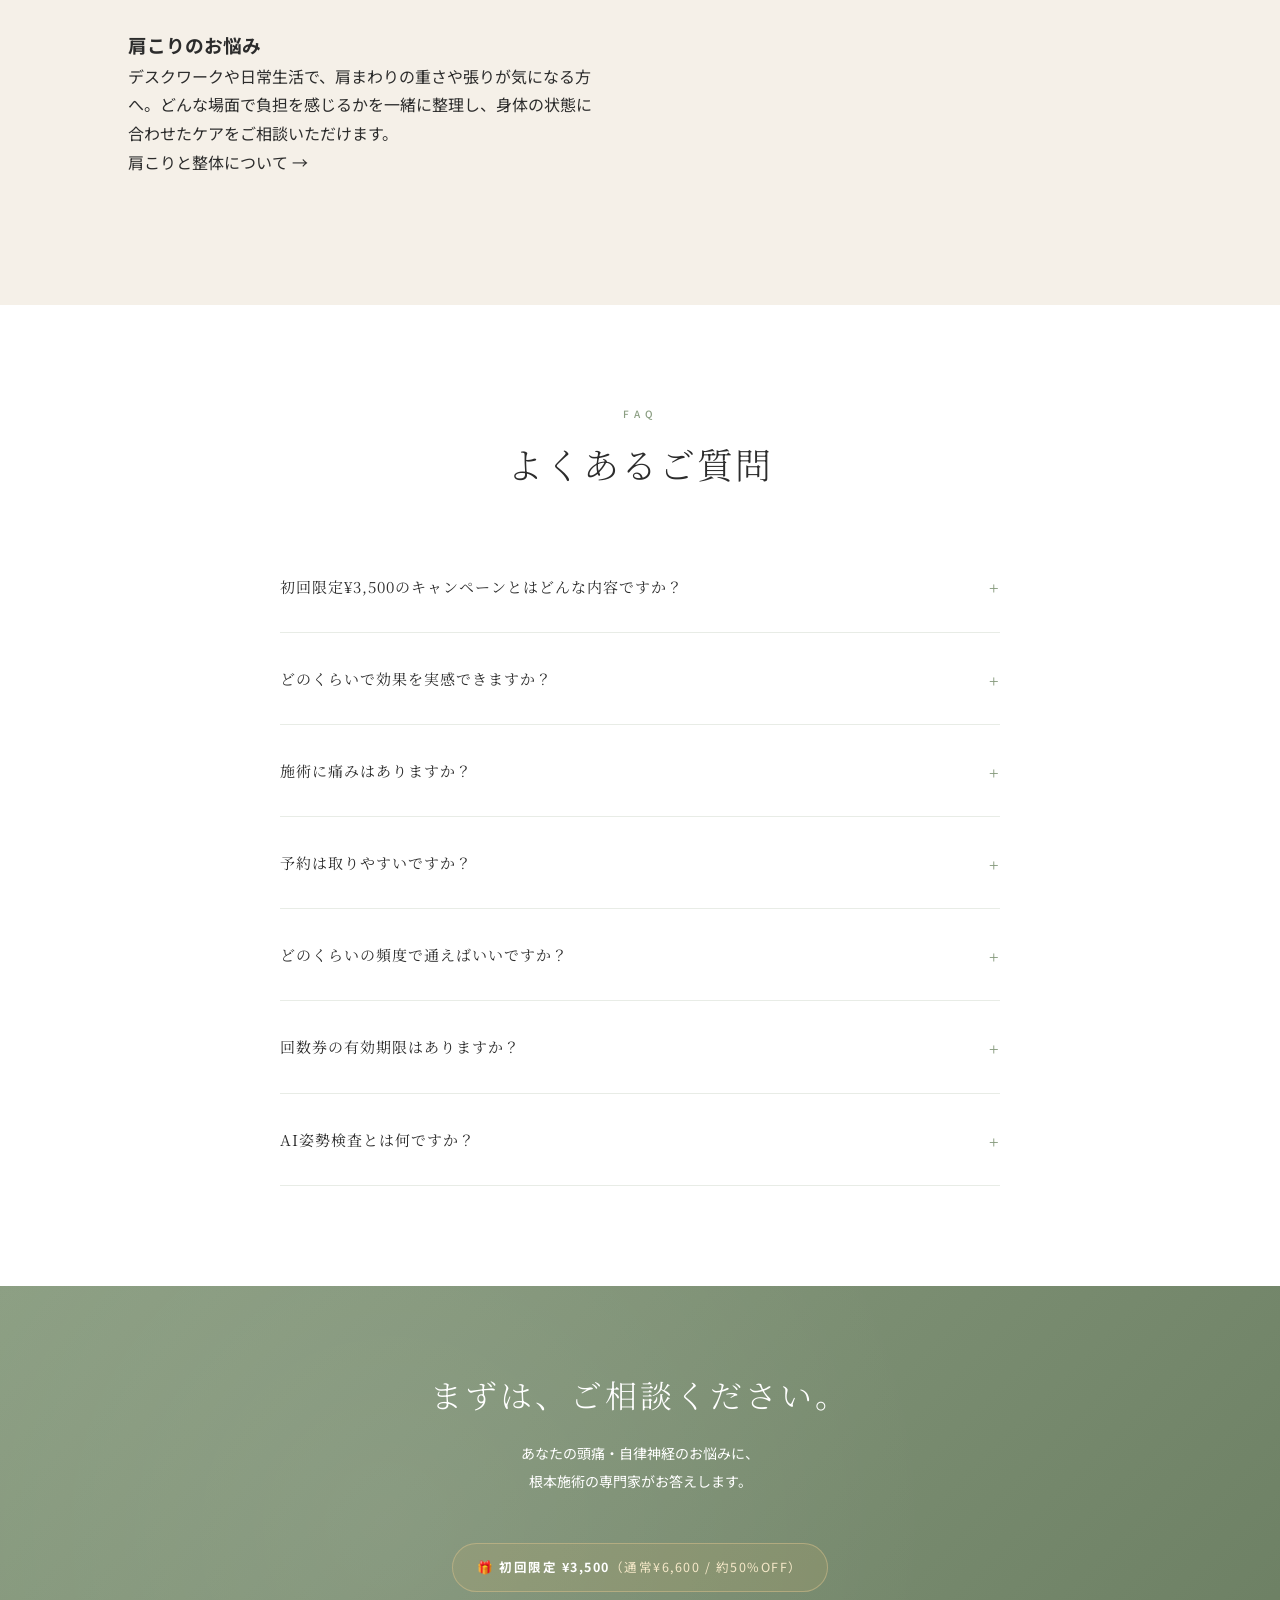
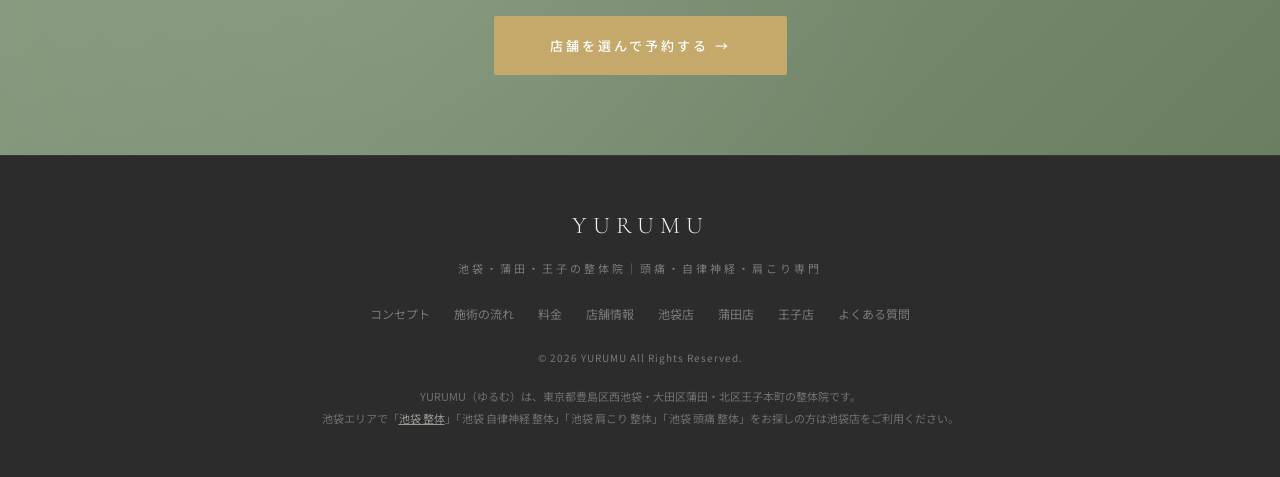
==== commit ed61118d: "Align store photos, information, maps and buttons" ====
--- a/index.html
+++ b/index.html
@@ -438,6 +438,29 @@
 @media(max-width:480px){
   .gallery__item{height:180px}
 }
+
+/* Consistent store cards: shared image, information and action rows. */
+#stores .stores__grid{align-items:stretch}
+#stores .sv2{display:flex;flex-direction:column;min-width:0}
+#stores .sv2__hero{display:block;aspect-ratio:16/9;flex-shrink:0}
+#stores .sv2__hero img{display:block;width:100%;height:100%;object-fit:cover}
+#stores .sv2__body{display:grid;grid-template-rows:76px 192px 80px 200px 36px 56px 36px;gap:0;padding:28px;text-align:left}
+#stores .sv2__heading{text-align:center}
+#stores .sv2__name{font-size:30px;line-height:1.2;letter-spacing:4px;margin:0 0 8px}
+#stores .sv2__name-jp{font-size:14px;font-weight:500;letter-spacing:1.2px;color:#d6cfc1;margin:0;line-height:1.5}
+#stores .sv2__info{display:grid;grid-template-rows:64px 36px 36px 36px;gap:0;margin:0;padding:0}
+#stores .sv2__row{display:grid;grid-template-columns:64px minmax(0,1fr);gap:12px;font-size:13px;line-height:1.65;align-items:start}
+#stores .sv2__row dt{color:#b6a583;font-size:11px;padding-top:2px}
+#stores .sv2__row dd{margin:0;color:#e0dacf;overflow-wrap:anywhere}
+#stores .sv2__intro{font-size:13px;line-height:1.9;margin:0;color:#e0dacf}
+#stores .sv2__map{height:200px;margin:0;border-radius:8px}
+#stores .sv2__map-link{font-size:12px;align-self:center;text-align:right;color:#d4be8a}
+#stores .sv2__ctas{display:grid;grid-template-columns:repeat(2,minmax(0,1fr));gap:10px}
+#stores .sc-btn{min-height:52px;font-size:12px;letter-spacing:.5px;padding:12px 8px}
+#stores .sc-btn:only-child{grid-column:1/-1}
+#stores .sv2__detail{align-self:end;text-align:center;font-size:12px;color:#d6cfc1}
+@media(max-width:767px){#stores .stores__grid{grid-template-columns:1fr;gap:28px}#stores .sv2__body{padding:24px 20px;grid-template-rows:76px 204px 88px 180px 40px 56px 40px}#stores .sv2__info{grid-template-rows:76px 36px 36px 36px}#stores .sv2__map{height:180px}#stores .sv2__name{font-size:28px}#stores .sv2__row{grid-template-columns:58px minmax(0,1fr);gap:10px}}
+
 </style>
 <script type="application/ld+json">{"@context": "https://schema.org", "@type": "Organization", "name": "YURUMU", "url": "https://daikiwakabayash.github.io/YURUMU/", "location": [{"@context": "https://schema.org", "@type": "HealthAndBeautyBusiness", "@id": "https://daikiwakabayash.github.io/YURUMU/stores/ikebukuro.html#business", "name": "YURUMU 池袋店", "url": "https://daikiwakabayash.github.io/YURUMU/stores/ikebukuro.html", "address": {"@type": "PostalAddress", "streetAddress": "西池袋5丁目10-1 村中ビル4階", "addressLocality": "豊島区", "addressRegion": "東京都", "postalCode": "171-0021", "addressCountry": "JP"}, "areaServed": ["池袋", "豊島区"]}, {"@context": "https://schema.org", "@type": "HealthAndBeautyBusiness", "@id": "https://daikiwakabayash.github.io/YURUMU/stores/kamata.html#business", "name": "YURUMU 蒲田店", "url": "https://daikiwakabayash.github.io/YURUMU/stores/kamata.html", "address": {"@type": "PostalAddress", "streetAddress": "蒲田5丁目18-3 NO1太陽ビル5階", "addressLocality": "大田区", "addressRegion": "東京都", "postalCode": "144-0052", "addressCountry": "JP"}, "areaServed": ["蒲田", "大田区"]}, {"@context": "https://schema.org", "@type": "HealthAndBeautyBusiness", "@id": "https://daikiwakabayash.github.io/YURUMU/stores/oji.html#business", "name": "YURUMU（ゆるむ）整体 王子院", "url": "https://daikiwakabayash.github.io/YURUMU/stores/oji.html", "address": {"@type": "PostalAddress", "streetAddress": "王子本町1丁目13−10", "addressLocality": "北区", "addressRegion": "東京都", "postalCode": "114-0022", "addressCountry": "JP"}, "areaServed": ["王子", "北区"], "telephone": "+81-80-4266-7013", "image": ["https://daikiwakabayash.github.io/YURUMU/images/oji-sign.jpg", "https://daikiwakabayash.github.io/YURUMU/images/oji-entrance.jpg"], "hasMap": "https://www.google.com/maps/place/YURUMU（ゆるむ）整体+王子院/data=!4m2!3m1!1s0x6018937d1cbc0641:0xaa112dc981ceddfd", "geo": {"@type": "GeoCoordinates", "latitude": 35.7535554, "longitude": 139.7330772}, "openingHoursSpecification": [{"@type": "OpeningHoursSpecification", "dayOfWeek": ["Monday", "Tuesday", "Wednesday", "Thursday", "Friday", "Saturday", "Sunday"], "opens": "10:00", "closes": "20:00"}]}]}</script>
 <style>@media(max-width:480px){.store-bar__left{gap:8px}.store-tab{padding:6px;letter-spacing:0}.store-bar__cta{padding:6px 8px;letter-spacing:0}} [id]{scroll-margin-top:70px}</style></head>
@@ -887,66 +910,36 @@
       🎁 <strong style="color:#fff">初回限定 ¥3,500</strong>（通常¥6,600 / 約50%OFF）— Web予約限定
     </div>
     <div class="stores__grid">
-<article class="sv2" id="store-oji"><a href="stores/oji.html" class="sv2__hero" style="display:block;aspect-ratio:1421/1107"><img src="images/oji-sign.jpg" width="1421" height="1107" loading="lazy" alt="YURUMU王子院の看板・外観"></a><div class="sv2__body"><div class="sv2__name">OJI</div><h3 class="sv2__name-jp">王子の整体 YURUMU 王子院</h3><div class="sv2__info"><div class="sv2__row"><div class="sv2__row-text">〒114-0022 東京都北区王子本町1丁目13−10</div></div><div class="sv2__row"><div class="sv2__row-text">王子駅から徒歩7分</div></div><div class="sv2__row"><div class="sv2__row-text">10:00〜20:00（月〜日）／電話 080-4266-7013</div></div></div><p style="font-size:14px;line-height:1.9;margin-bottom:20px">王子・王子本町で整体をお探しの方へ。頭痛・肩こりや、自律神経に関する不調のご相談を承ります。</p><div class="sv2__map"><iframe title="YURUMU王子院のアクセスマップ" src="https://maps.google.com/maps?q=35.7535554,139.7330772&amp;z=17&amp;output=embed" width="600" height="200" allowfullscreen loading="lazy" referrerpolicy="no-referrer-when-downgrade"></iframe></div><p style="font-size:13px;margin:0 0 20px"><a href="https://www.google.com/maps/place/YURUMU（ゆるむ）整体+王子院/data=!4m2!3m1!1s0x6018937d1cbc0641:0xaa112dc981ceddfd" target="_blank" rel="noopener">Googleマップで王子院の場所を確認する ↗</a></p><div class="sv2__ctas"><a class="sc-btn phone" href="tel:08042667013">電話で相談</a><a class="sc-btn reserve" href="https://form.salonone.net/brands/4026/shops/36562/form/D5Cic4mGa8e5.html" target="_blank" rel="noopener">初回3,500円でWeb予約</a></div></div>
-<p style="font-size:13px;margin:0 28px 24px"><a href="stores/oji.html">王子院の整体・アクセスを見る →</a></p></article>
-      <!-- ▼ 店舗画像: images/store-ikebukuro.jpg をアップロードするだけで自動表示 -->
-      <!-- 池袋 -->
-      <div class="sv2 reveal" id="store-ikebukuro">
-        <div class="sv2__hero">
-          <div class="sv2__hero-ph" data-image="store-ikebukuro.jpg" data-alt="YURUMU 池袋店"><svg width="36" height="36" viewBox="0 0 24 24" fill="none" stroke="currentColor" stroke-width="1.2"><rect x="3" y="3" width="18" height="18" rx="2"/><circle cx="8.5" cy="8.5" r="1.5"/><path d="m21 15-5-5L5 21"/></svg><span class="ph-label">池袋店の外観・内装写真</span><span class="ph-file">images/store-ikebukuro.jpg</span><span class="ph-size">推奨: 600×300px</span></div>
-          <div class="sv2__badge open">OPEN</div>
-        </div>
-        <div class="sv2__body">
-          <div class="sv2__name">IKEBUKURO</div>
-          <h3 class="sv2__name-jp"><a href="stores/ikebukuro.html">YURUMU 池袋店・店舗詳細 →</a></h3>
-          <div class="sv2__info">
-            <div class="sv2__row"><div class="sv2__row-icon">📍</div><div class="sv2__row-text">〒171-0021 東京都豊島区西池袋5丁目10-1 村中ビル4階</div></div>
-            <div class="sv2__row"><div class="sv2__row-icon">🕐</div><div class="sv2__row-text">10:00〜20:00（最終受付 19:00）</div></div>
-            <div class="sv2__row"><div class="sv2__row-icon">📅</div><div class="sv2__row-text">不定休（土日営業）</div></div>
-            <div class="sv2__row"><div class="sv2__row-icon">🚶</div><div class="sv2__row-text">池袋駅より徒歩圏内</div></div>
-          </div>
-          <p style="font-size:14px;line-height:1.9;margin-bottom:20px">池袋・西池袋で整体をお探しの方へ。頭痛・肩こりや、自律神経に関する不調のご相談を承ります。</p>
-          <div class="sv2__map">
-            <iframe title="YURUMU池袋店のアクセスマップ" src="https://maps.google.com/maps?q=%E6%9D%B1%E4%BA%AC%E9%83%BD%E8%B1%8A%E5%B3%B6%E5%8C%BA%E8%A5%BF%E6%B1%A0%E8%A2%8B5-10-1%20%E6%9D%91%E4%B8%AD%E3%83%93%E3%83%AB&t=&z=17&ie=UTF8&iwloc=&output=embed" allowfullscreen loading="lazy" referrerpolicy="no-referrer-when-downgrade"></iframe>
-          </div>
-          <!-- ▼ 予約リンクの設定: href="..." を実際のURLに書き換えてください -->
-          <!-- 電話: tel:実際の電話番号 / LINE: https://lin.ee/xxxxx / 予約: https://予約サイトURL -->
-          <div class="sv2__ctas">
-            
-            <a href="https://lin.ee/sdDNpl5" target="_blank" rel="noopener" class="sc-btn line"><svg viewBox="0 0 24 24" fill="currentColor"><path d="M19.365 9.863c.349 0 .63.285.63.631 0 .345-.281.63-.63.63H17.61v1.125h1.755c.349 0 .63.283.63.63 0 .344-.281.629-.63.629h-2.386c-.345 0-.627-.285-.627-.629V8.108c0-.345.282-.63.63-.63h2.386c.346 0 .627.285.627.63 0 .349-.281.63-.63.63H17.61v1.125h1.755zm-3.855 3.016c0 .27-.174.51-.432.596a.626.626 0 0 1-.199.031c-.211 0-.391-.09-.51-.25l-2.443-3.317v2.94c0 .344-.279.629-.631.629-.346 0-.626-.285-.626-.629V8.108c0-.27.173-.51.43-.595a.62.62 0 0 1 .194-.033c.195 0 .375.104.495.254l2.462 3.33V8.108c0-.345.282-.63.63-.63.345 0 .63.285.63.63v4.771zm-5.741 0c0 .344-.282.629-.631.629-.345 0-.627-.285-.627-.629V8.108c0-.345.282-.63.63-.63.346 0 .628.285.628.63v4.771zm-2.466.629H4.917c-.345 0-.63-.285-.63-.629V8.108c0-.345.285-.63.63-.63.348 0 .63.285.63.63v4.141h1.756c.348 0 .629.283.629.63 0 .344-.282.629-.629.629M24 10.314C24 4.943 18.615.572 12 .572S0 4.943 0 10.314c0 4.811 4.27 8.842 10.035 9.608.391.082.923.258 1.058.59.12.301.079.766.038 1.08l-.164 1.02c-.045.301-.24 1.186 1.049.645 1.291-.539 6.916-4.078 9.436-6.975C23.176 14.393 24 12.458 24 10.314"/></svg>LINE予約</a>
-            <a href="https://yoberu-eight.vercel.app/book/yurumu-sinnkiyou10" target="_blank" rel="noopener" class="sc-btn reserve"><svg viewBox="0 0 24 24" fill="none" stroke="currentColor" stroke-width="2"><rect x="3" y="4" width="18" height="18" rx="2" ry="2"/><line x1="16" y1="2" x2="16" y2="6"/><line x1="8" y1="2" x2="8" y2="6"/><line x1="3" y1="10" x2="21" y2="10"/></svg>予約はこちら</a>
-          </div>
-        </div>
-      </div>
-      <!-- ▼ 店舗画像: images/store-kamata.jpg をアップロードするだけで自動表示 -->
-      <!-- 蒲田 -->
-      <div class="sv2 reveal" id="store-kamata">
-        <div class="sv2__hero">
-          <div class="sv2__hero-ph" data-image="store-kamata.jpg" data-alt="YURUMU 蒲田店"><svg width="36" height="36" viewBox="0 0 24 24" fill="none" stroke="currentColor" stroke-width="1.2"><rect x="3" y="3" width="18" height="18" rx="2"/><circle cx="8.5" cy="8.5" r="1.5"/><path d="m21 15-5-5L5 21"/></svg><span class="ph-label">蒲田店の外観・内装写真</span><span class="ph-file">images/store-kamata.jpg</span><span class="ph-size">推奨: 600×300px</span></div>
-          <div class="sv2__badge open">OPEN</div>
-        </div>
-        <div class="sv2__body">
-          <div class="sv2__name">KAMATA</div>
-          <h3 class="sv2__name-jp"><a href="stores/kamata.html">YURUMU 蒲田店・店舗詳細 →</a></h3>
-          <div class="sv2__info">
-            <div class="sv2__row"><div class="sv2__row-icon">📍</div><div class="sv2__row-text">〒144-0052 東京都大田区蒲田5丁目18-3 NO1太陽ビル5階</div></div>
-            <div class="sv2__row"><div class="sv2__row-icon">🕐</div><div class="sv2__row-text">10:00〜20:00（予定）</div></div>
-            <div class="sv2__row"><div class="sv2__row-icon">📅</div><div class="sv2__row-text">不定休（土日営業予定）</div></div>
-            <div class="sv2__row"><div class="sv2__row-icon">🚶</div><div class="sv2__row-text">蒲田駅より徒歩圏内</div></div>
-          </div>
-          <p style="font-size:14px;line-height:1.9;margin-bottom:20px">蒲田・蒲田駅周辺で整体をお探しの方へ。頭痛・肩こりや、自律神経に関する不調のご相談を承ります。</p>
-          <div class="sv2__map">
-            <iframe title="YURUMU蒲田店のアクセスマップ" src="https://maps.google.com/maps?q=%E6%9D%B1%E4%BA%AC%E9%83%BD%E5%A4%A7%E7%94%B0%E5%8C%BA%E8%92%B2%E7%94%B05-18-3%20NO1%E5%A4%AA%E9%99%BD%E3%83%93%E3%83%AB&t=&z=17&ie=UTF8&iwloc=&output=embed" allowfullscreen loading="lazy" referrerpolicy="no-referrer-when-downgrade"></iframe>
-          </div>
-          <!-- ▼ 予約リンクの設定: href="..." を実際のURLに書き換えてください -->
-          <!-- 電話: tel:実際の電話番号 / LINE: https://lin.ee/xxxxx / 予約: https://予約サイトURL -->
-          <div class="sv2__ctas">
-            
-            
-            <a href="stores/kamata.html" class="sc-btn reserve">蒲田店のご案内</a>
-          </div>
-        </div>
-      </div>
+<article class="sv2" id="store-oji">
+<a class="sv2__hero" href="stores/oji.html"><img src="images/oji-collage.png" width="1672" height="941" loading="lazy" alt="王子院の看板と蒲田店の施術ベッドを組み合わせた写真"></a>
+<div class="sv2__body"><div class="sv2__heading"><div class="sv2__name">OJI</div><h3 class="sv2__name-jp">YURUMU 王子院</h3></div>
+<dl class="sv2__info"><div class="sv2__row"><dt>住所</dt><dd>〒114-0022 東京都北区王子本町1丁目13−10</dd></div><div class="sv2__row"><dt>アクセス</dt><dd>王子駅から徒歩7分</dd></div><div class="sv2__row"><dt>営業時間</dt><dd>10:00〜20:00（月〜日）</dd></div><div class="sv2__row"><dt>電話</dt><dd>080-4266-7013</dd></div></dl>
+<p class="sv2__intro">王子・王子本町で整体をお探しの方へ。頭痛・肩こりや、自律神経に関する不調のご相談を承ります。</p>
+<div class="sv2__map"><iframe title="YURUMU王子院のアクセスマップ" src="https://maps.google.com/maps?q=35.7535554%2C139.7330772&amp;z=17&amp;output=embed" width="600" height="200" allowfullscreen loading="lazy" referrerpolicy="no-referrer-when-downgrade"></iframe></div>
+<a class="sv2__map-link" href="https://www.google.com/maps/place/YURUMU（ゆるむ）整体+王子院/data=!4m2!3m1!1s0x6018937d1cbc0641:0xaa112dc981ceddfd" target="_blank" rel="noopener">Googleマップで場所を確認 ↗</a>
+<div class="sv2__ctas"><a class="sc-btn phone" href="tel:08042667013">電話で相談</a><a class="sc-btn reserve" href="https://form.salonone.net/brands/4026/shops/36562/form/D5Cic4mGa8e5.html" target="_blank" rel="noopener">初回3,500円でWeb予約</a></div>
+<a class="sv2__detail" href="stores/oji.html">王子院の整体・アクセスを見る →</a>
+</div></article>
+<article class="sv2" id="store-ikebukuro">
+<a class="sv2__hero" href="stores/ikebukuro.html"><img src="images/store-ikebukuro.jpg" width="1672" height="941" loading="lazy" alt="YURUMU池袋店の待合スペース・施術ベッド・看板"></a>
+<div class="sv2__body"><div class="sv2__heading"><div class="sv2__name">IKEBUKURO</div><h3 class="sv2__name-jp">YURUMU 池袋店</h3></div>
+<dl class="sv2__info"><div class="sv2__row"><dt>住所</dt><dd>〒171-0021 東京都豊島区西池袋5丁目10-1 村中ビル4階</dd></div><div class="sv2__row"><dt>アクセス</dt><dd>池袋駅より徒歩圏内</dd></div><div class="sv2__row"><dt>営業時間</dt><dd>10:00〜20:00（最終受付19:00）</dd></div><div class="sv2__row"><dt>定休日</dt><dd>不定休（土日営業）</dd></div></dl>
+<p class="sv2__intro">池袋・西池袋で整体をお探しの方へ。頭痛・肩こりや、自律神経に関する不調のご相談を承ります。</p>
+<div class="sv2__map"><iframe title="YURUMU池袋店のアクセスマップ" src="https://maps.google.com/maps?q=%E6%9D%B1%E4%BA%AC%E9%83%BD%E8%B1%8A%E5%B3%B6%E5%8C%BA%E8%A5%BF%E6%B1%A0%E8%A2%8B5-10-1%20%E6%9D%91%E4%B8%AD%E3%83%93%E3%83%AB&amp;z=17&amp;output=embed" width="600" height="200" allowfullscreen loading="lazy" referrerpolicy="no-referrer-when-downgrade"></iframe></div>
+<a class="sv2__map-link" href="https://www.google.com/maps/search/?api=1&amp;query=%E6%9D%B1%E4%BA%AC%E9%83%BD%E8%B1%8A%E5%B3%B6%E5%8C%BA%E8%A5%BF%E6%B1%A0%E8%A2%8B5-10-1%20%E6%9D%91%E4%B8%AD%E3%83%93%E3%83%AB" target="_blank" rel="noopener">Googleマップで場所を確認 ↗</a>
+<div class="sv2__ctas"><a class="sc-btn line" href="https://lin.ee/sdDNpl5" target="_blank" rel="noopener">LINE予約</a><a class="sc-btn reserve" href="https://yoberu-eight.vercel.app/book/yurumu-sinnkiyou10" target="_blank" rel="noopener">Web予約はこちら</a></div>
+<a class="sv2__detail" href="stores/ikebukuro.html">池袋店の整体・アクセスを見る →</a>
+</div></article>
+<article class="sv2" id="store-kamata">
+<a class="sv2__hero" href="stores/kamata.html"><img src="images/store-kamata.jpg" width="1672" height="941" loading="lazy" alt="YURUMU蒲田店の待合スペースと施術ベッド"></a>
+<div class="sv2__body"><div class="sv2__heading"><div class="sv2__name">KAMATA</div><h3 class="sv2__name-jp">YURUMU 蒲田店</h3></div>
+<dl class="sv2__info"><div class="sv2__row"><dt>住所</dt><dd>〒144-0052 東京都大田区蒲田5丁目18-3 NO1太陽ビル5階</dd></div><div class="sv2__row"><dt>アクセス</dt><dd>蒲田駅より徒歩圏内</dd></div><div class="sv2__row"><dt>営業時間</dt><dd>10:00〜20:00（予定）</dd></div><div class="sv2__row"><dt>定休日</dt><dd>不定休（土日営業予定）</dd></div></dl>
+<p class="sv2__intro">蒲田・蒲田駅周辺で整体をお探しの方へ。頭痛・肩こりや、自律神経に関する不調のご相談を承ります。</p>
+<div class="sv2__map"><iframe title="YURUMU蒲田店のアクセスマップ" src="https://maps.google.com/maps?q=%E6%9D%B1%E4%BA%AC%E9%83%BD%E5%A4%A7%E7%94%B0%E5%8C%BA%E8%92%B2%E7%94%B05-18-3%20NO1%E5%A4%AA%E9%99%BD%E3%83%93%E3%83%AB&amp;z=17&amp;output=embed" width="600" height="200" allowfullscreen loading="lazy" referrerpolicy="no-referrer-when-downgrade"></iframe></div>
+<a class="sv2__map-link" href="https://www.google.com/maps/search/?api=1&amp;query=%E6%9D%B1%E4%BA%AC%E9%83%BD%E5%A4%A7%E7%94%B0%E5%8C%BA%E8%92%B2%E7%94%B05-18-3%20NO1%E5%A4%AA%E9%99%BD%E3%83%93%E3%83%AB" target="_blank" rel="noopener">Googleマップで場所を確認 ↗</a>
+<div class="sv2__ctas"><a class="sc-btn reserve" href="stores/kamata.html">蒲田店のご案内</a></div>
+<a class="sv2__detail" href="stores/kamata.html">蒲田店の整体・アクセスを見る →</a>
+</div></article>
     </div>
   </div>
 </section>
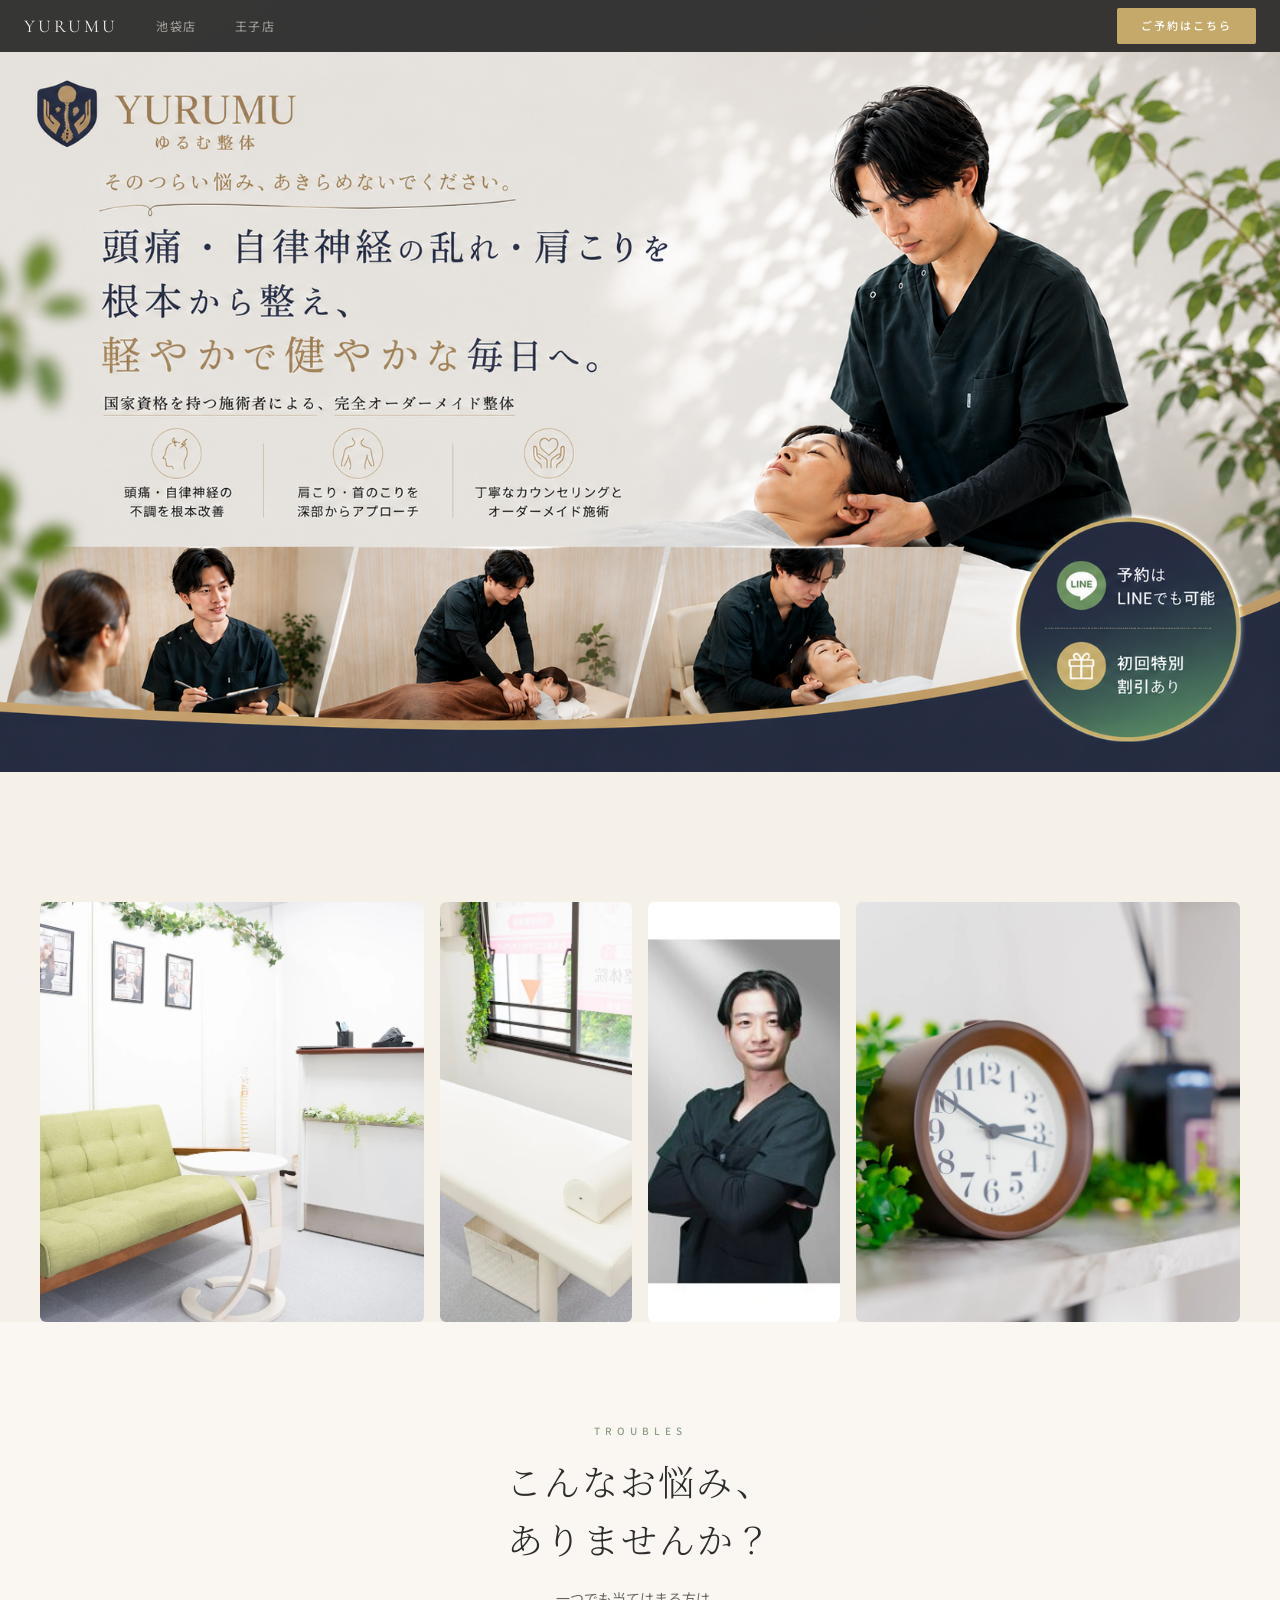
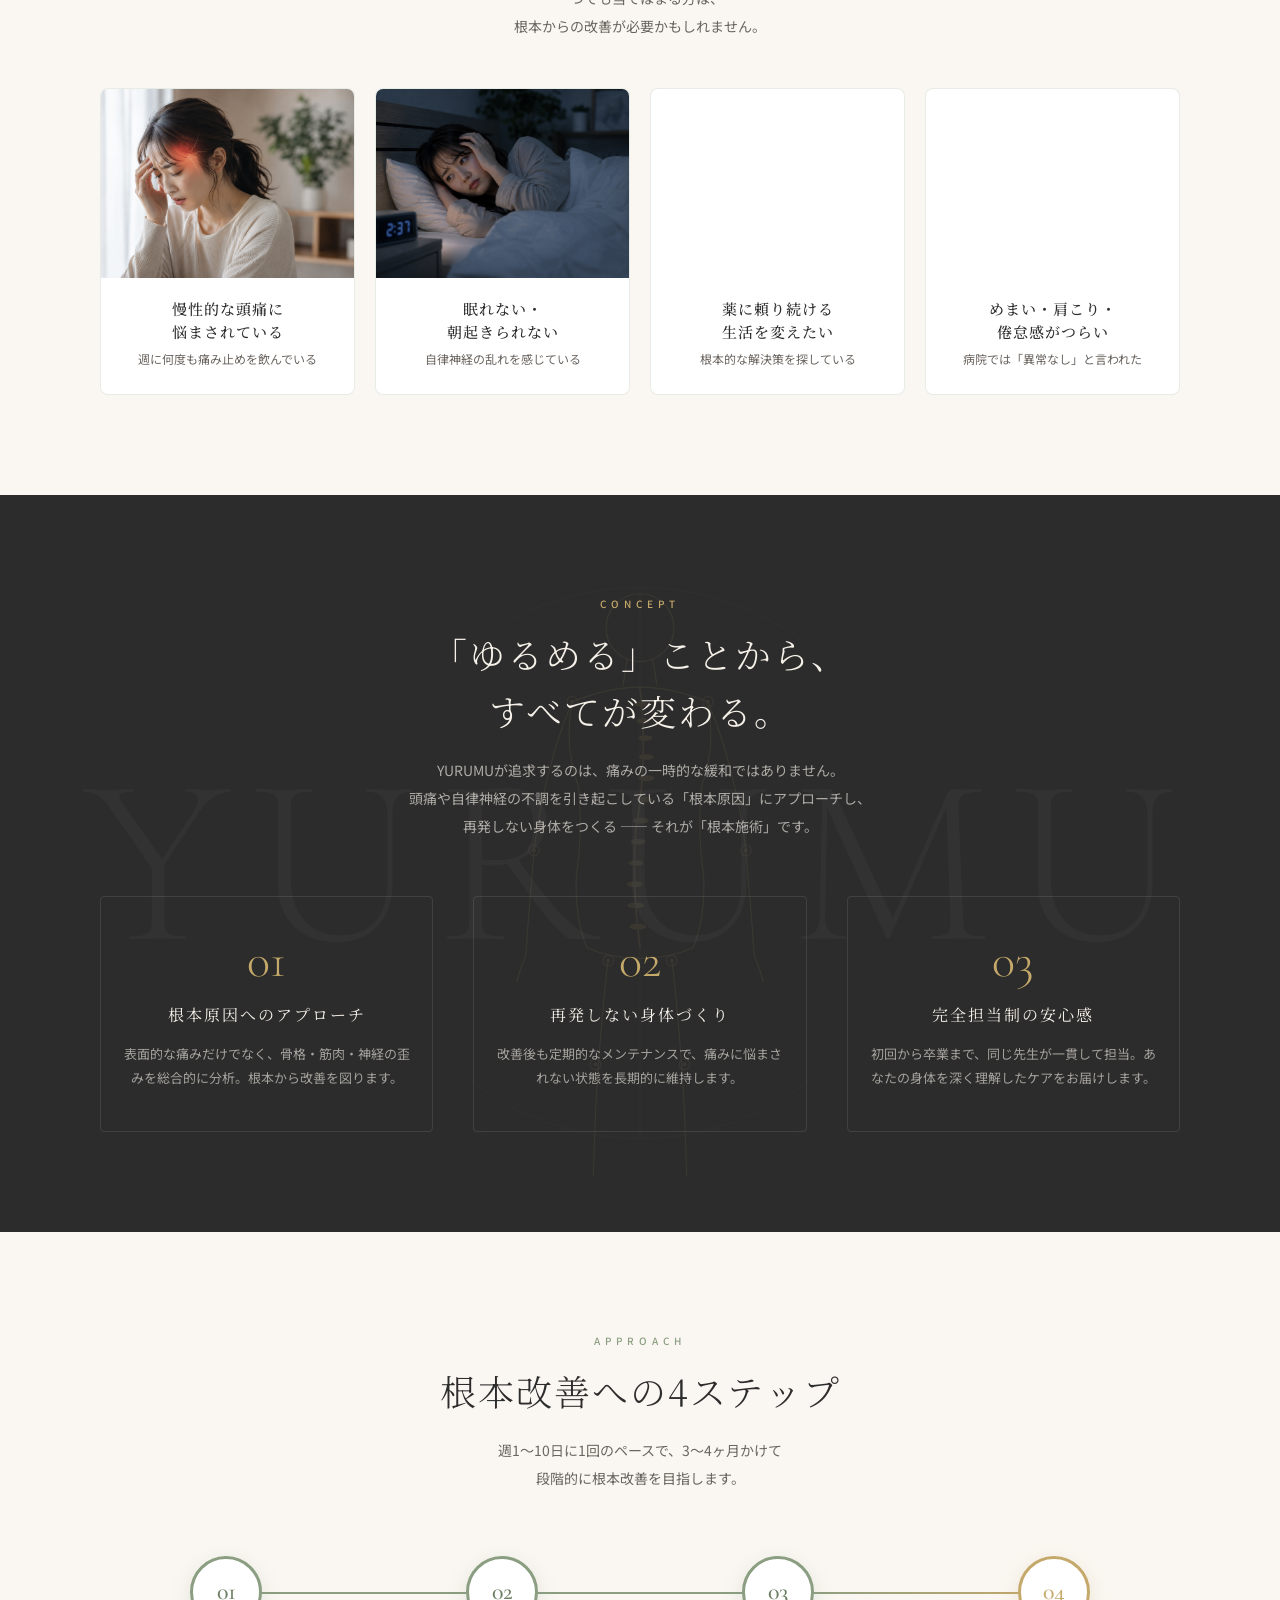
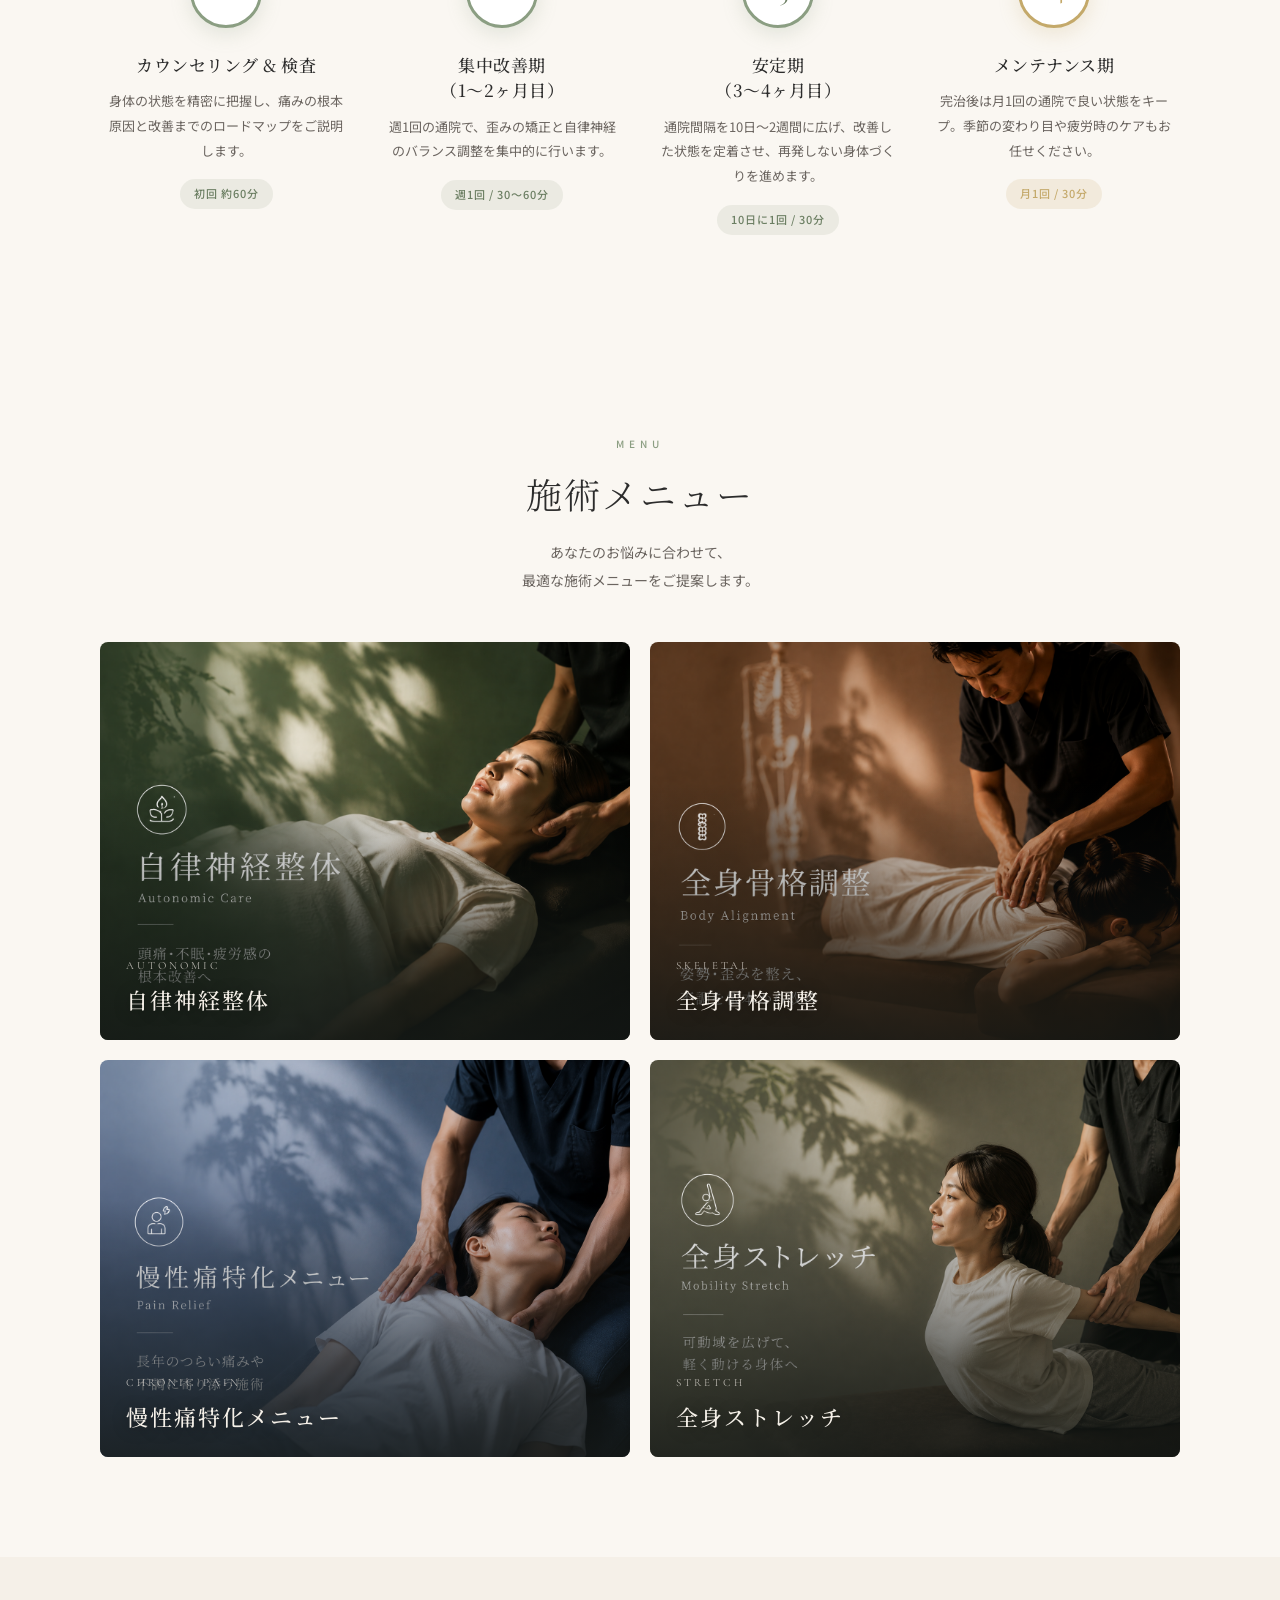
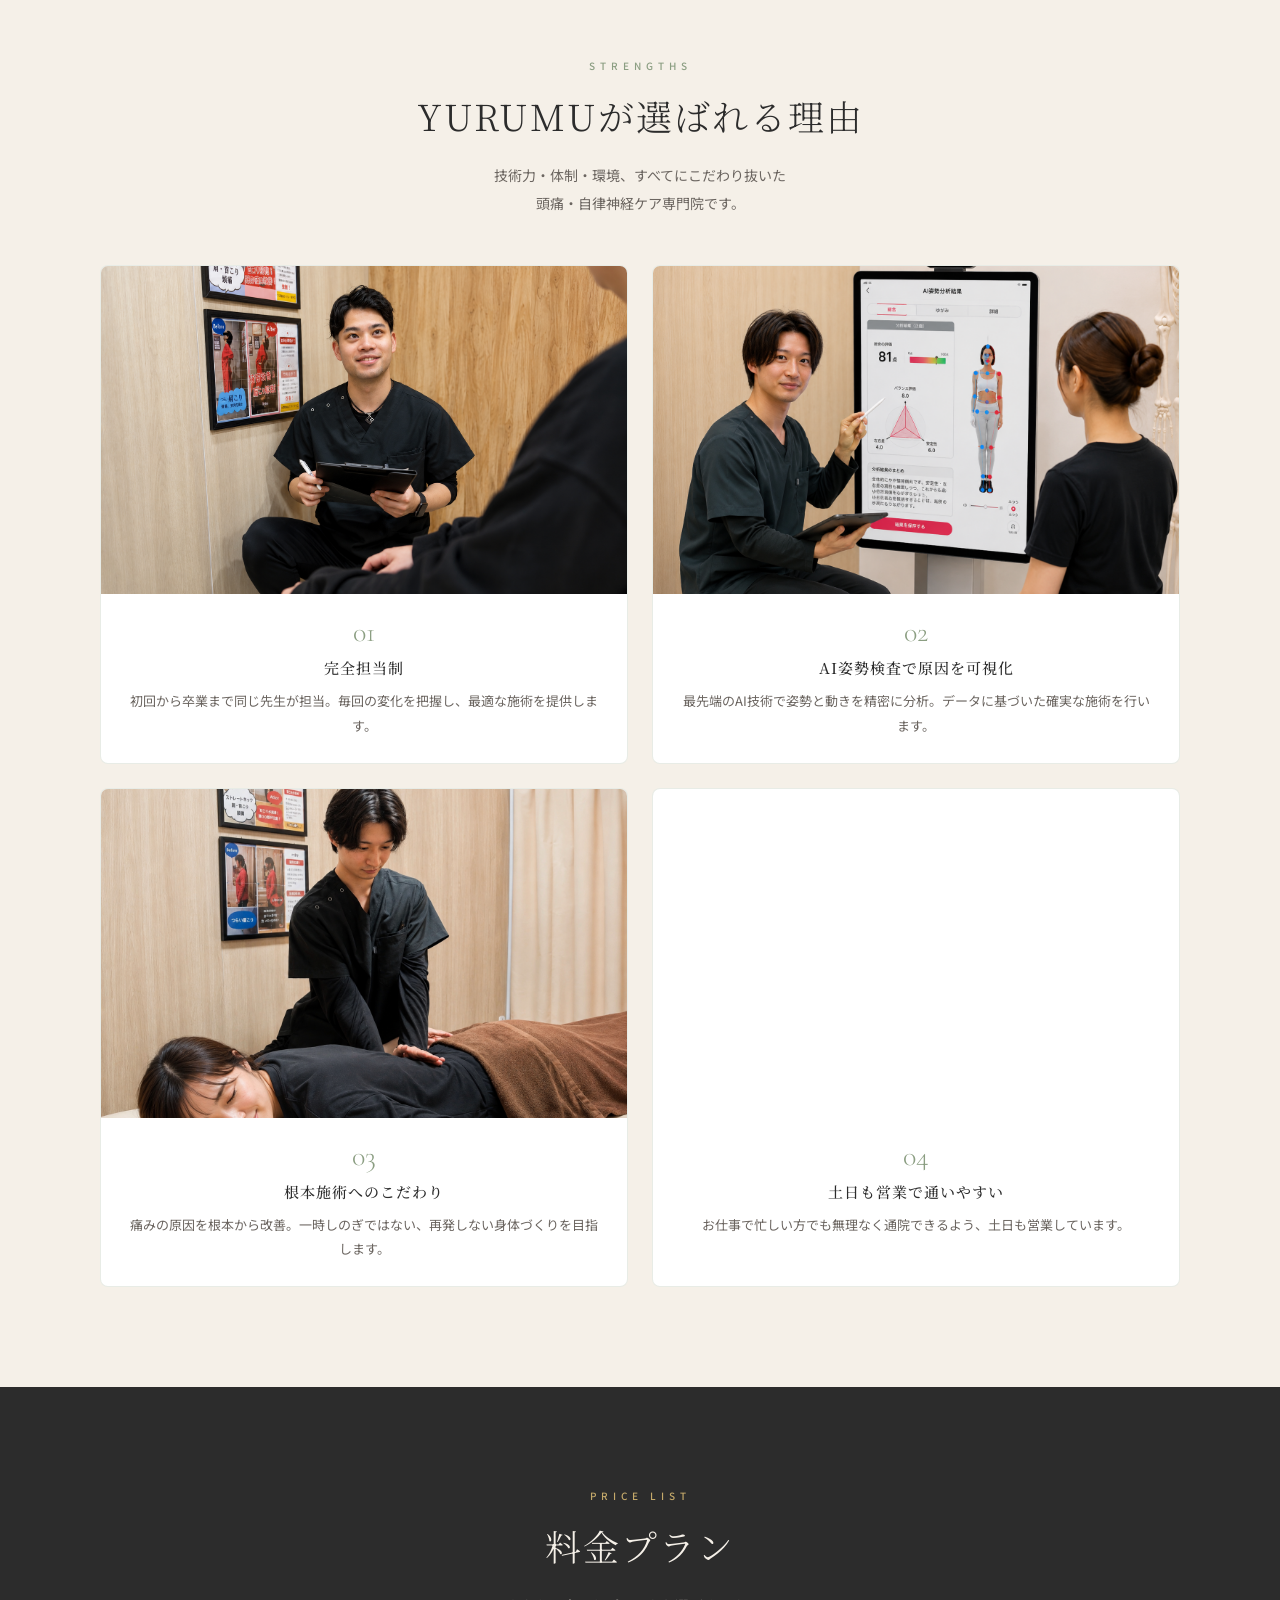
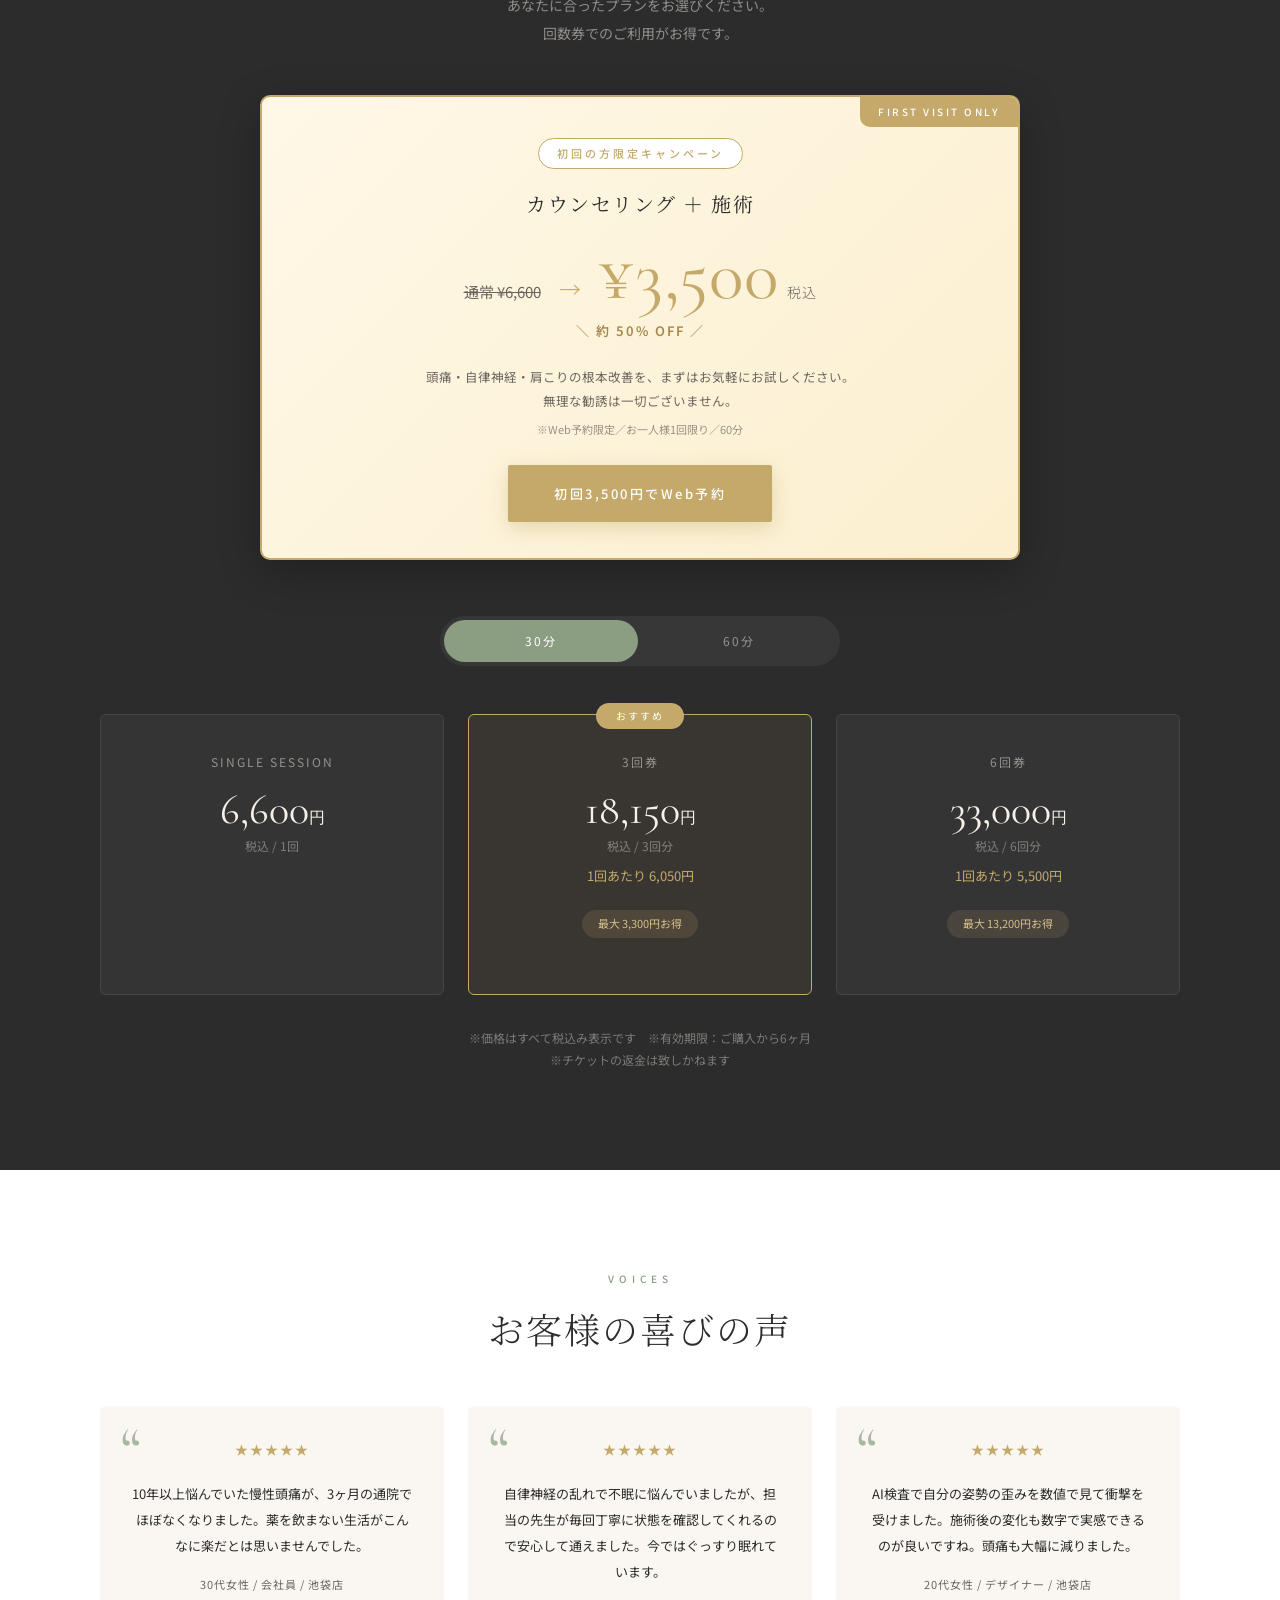
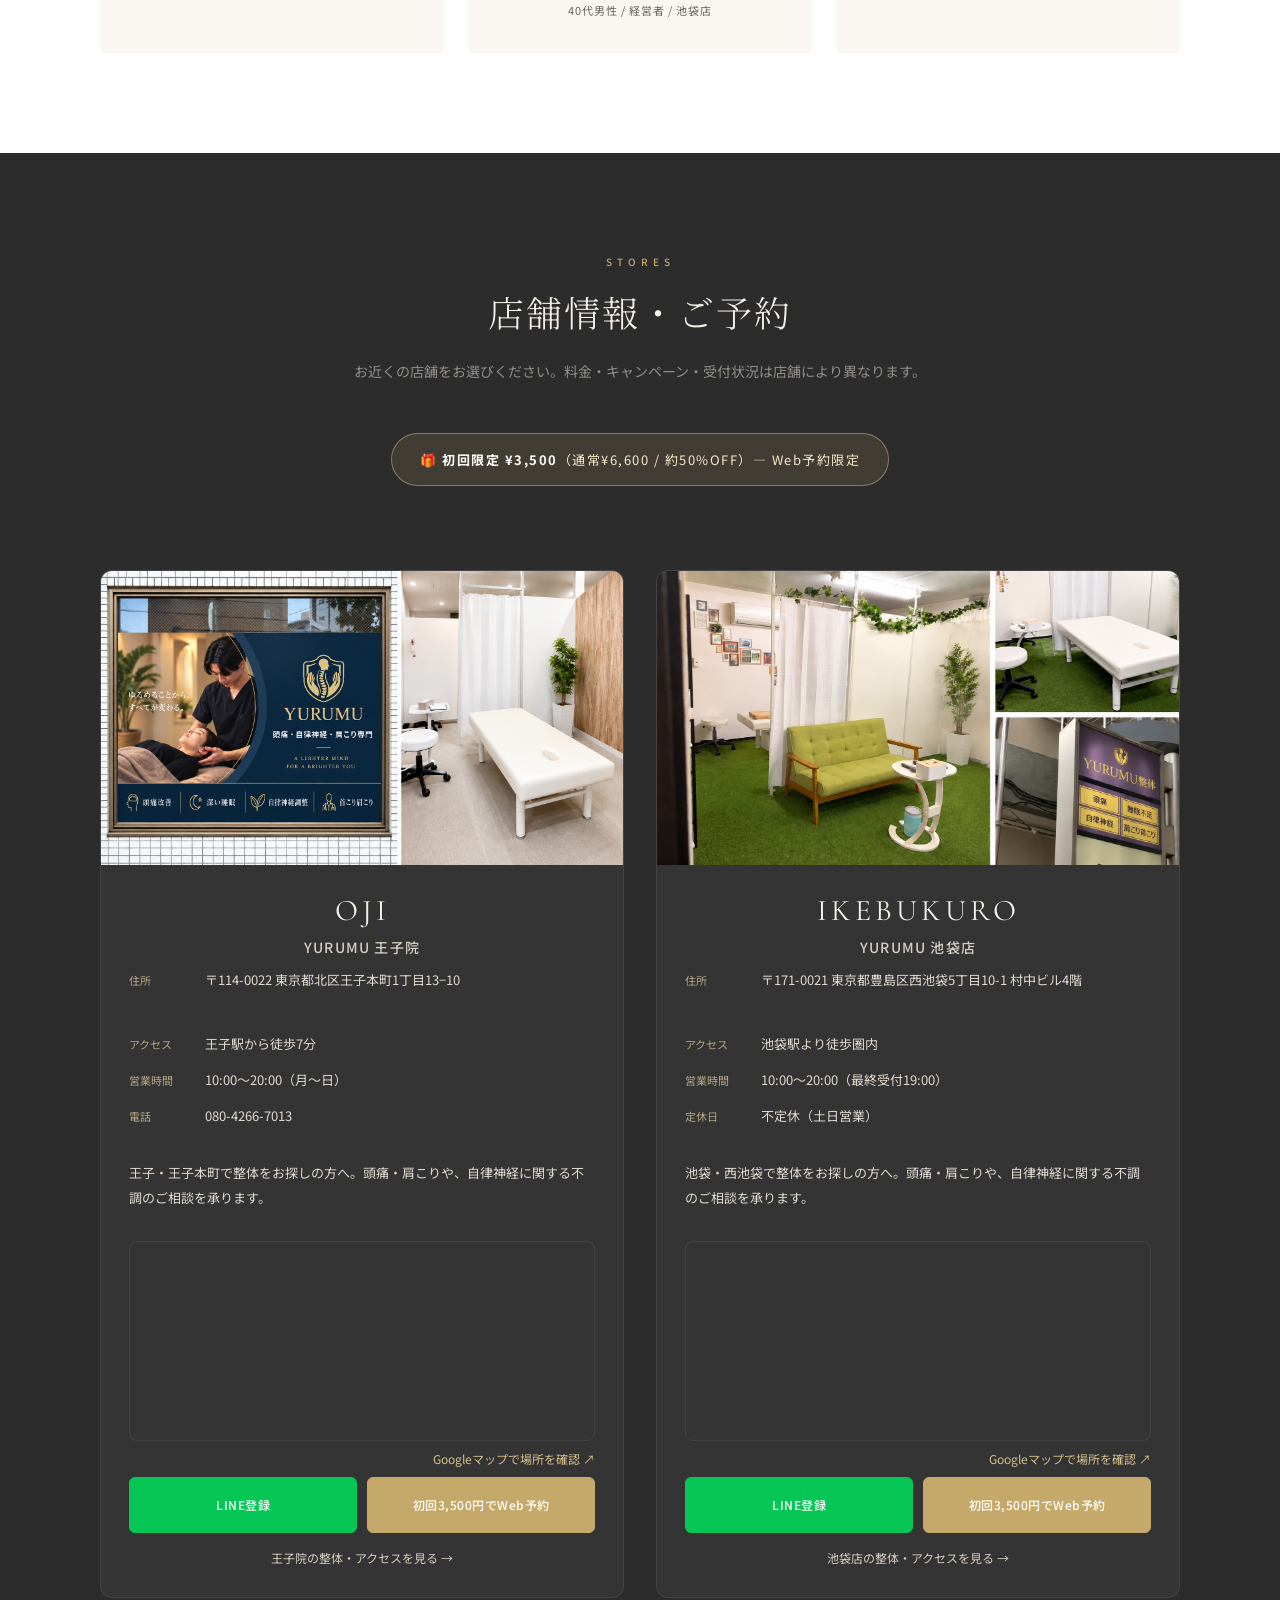
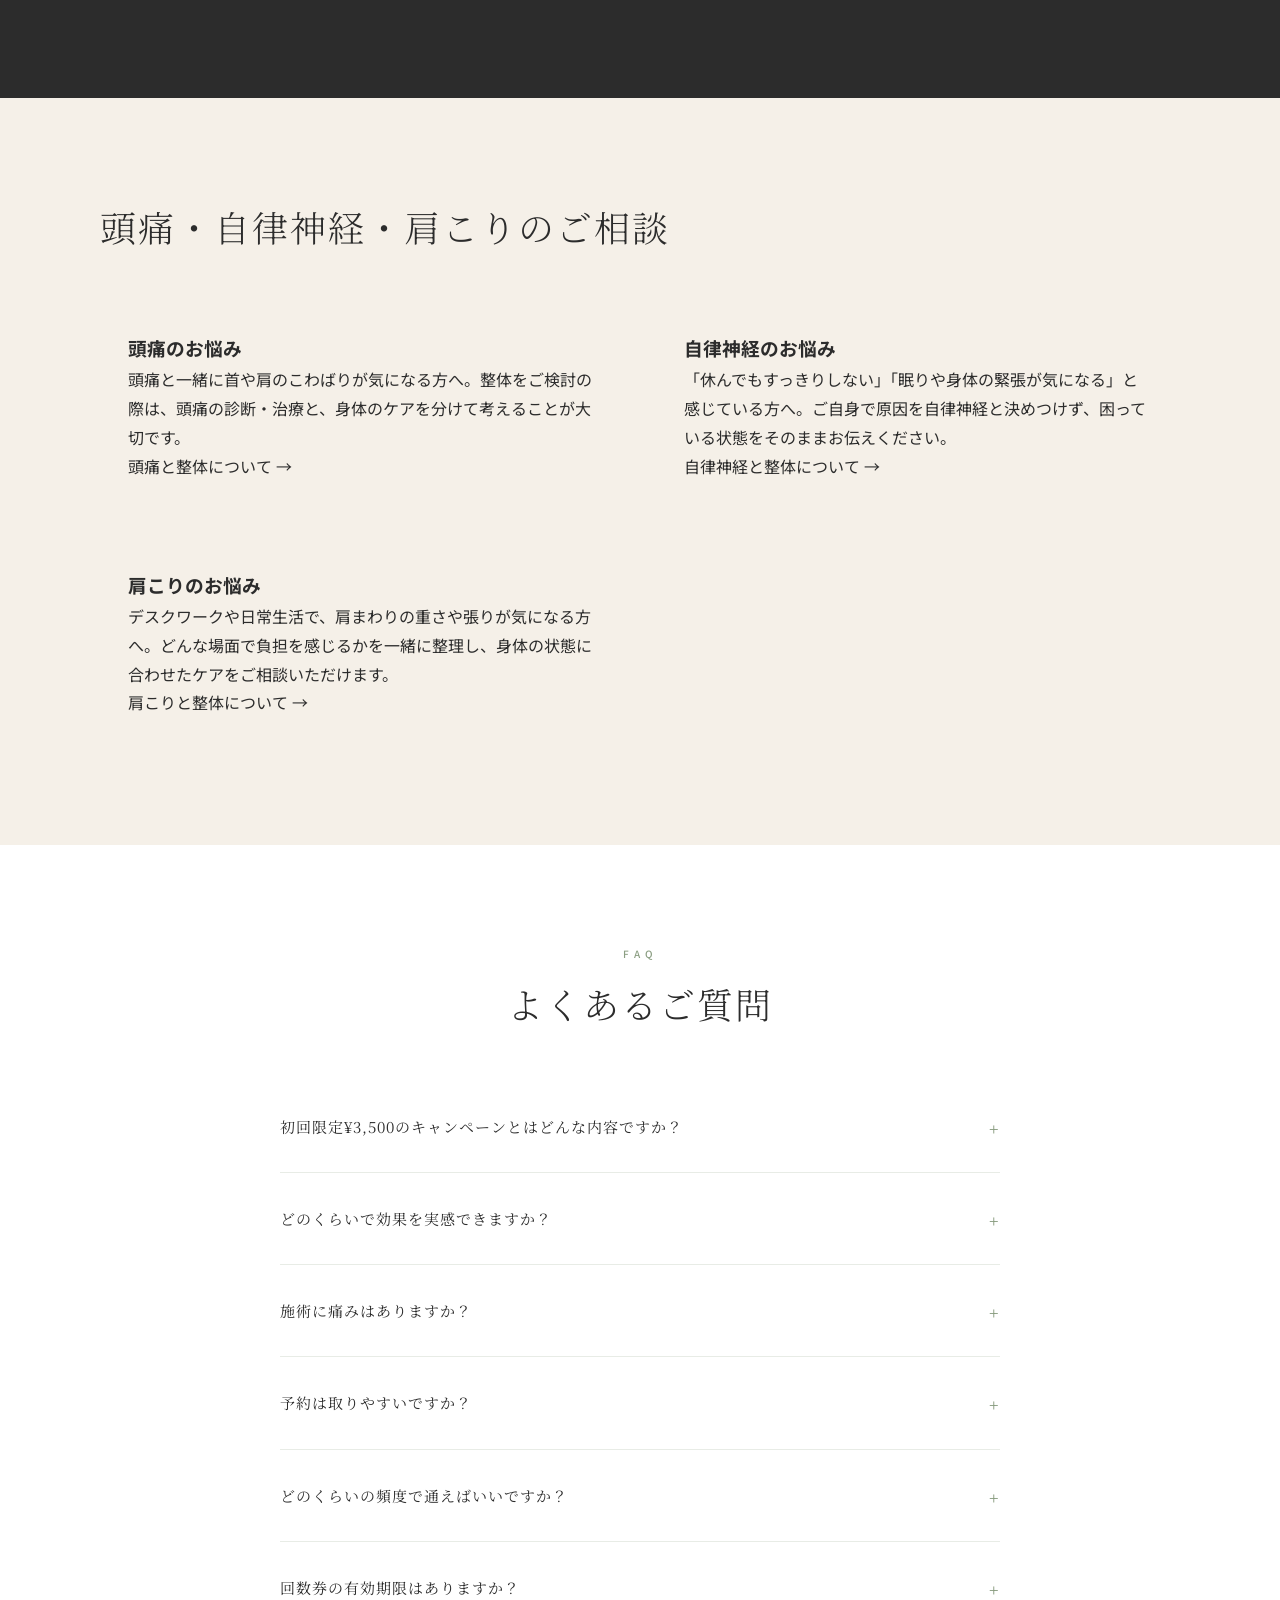
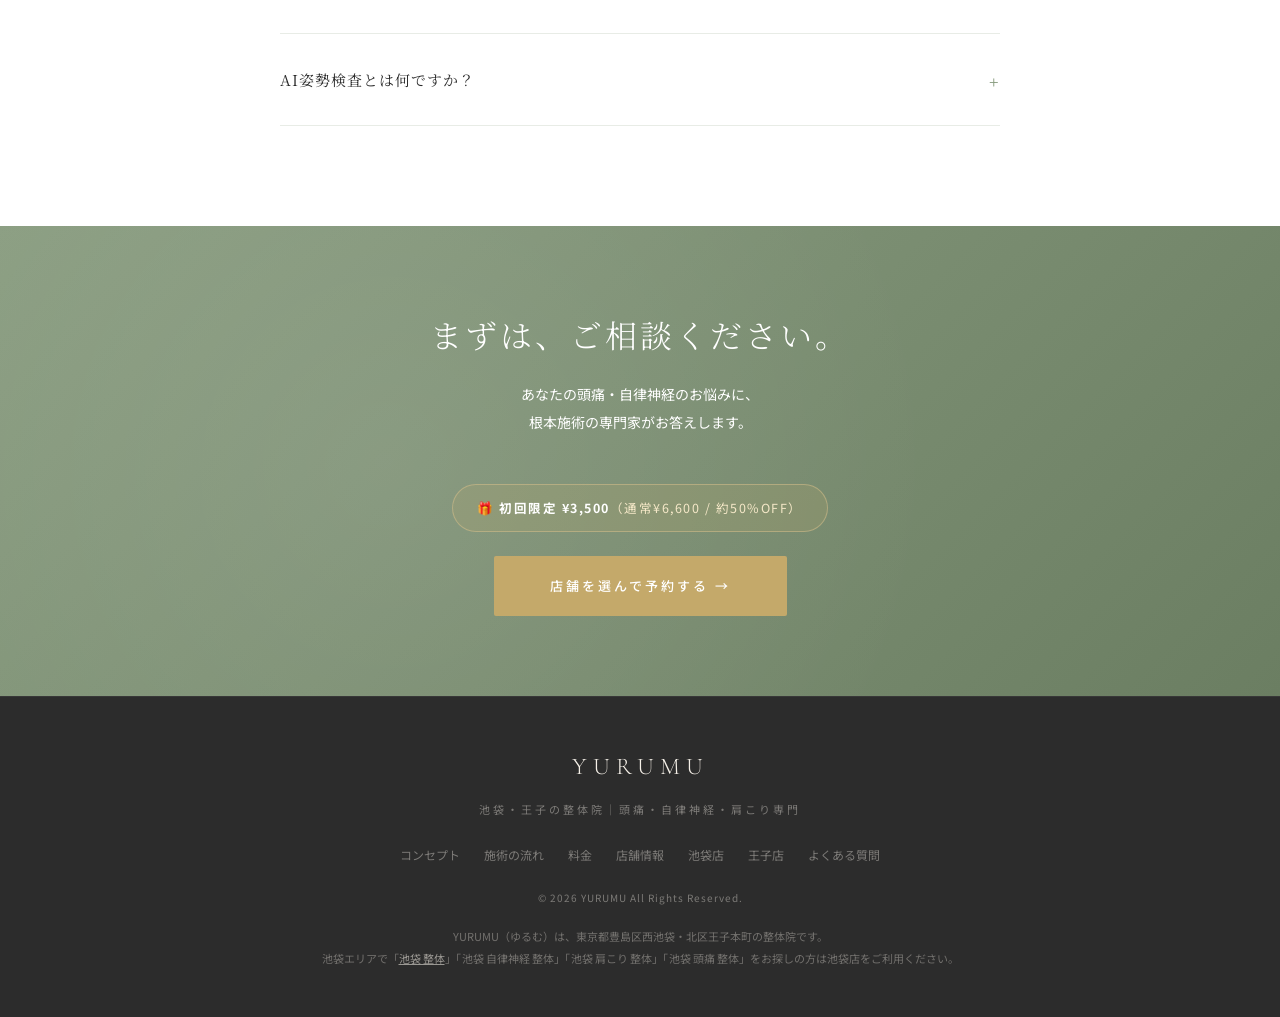
==== commit 9437189d: "Remove Kamata listing and update store booking links" ====
--- a/index.html
+++ b/index.html
@@ -3,8 +3,8 @@
 <head>
 <meta charset="UTF-8">
 <meta name="viewport" content="width=device-width, initial-scale=1.0">
-<title>池袋・蒲田・王子の整体 YURUMU｜頭痛・自律神経・肩こりのご相談</title>
-<meta name="description" content="YURUMU（ゆるむ）は池袋・蒲田・王子の整体院。頭痛、肩こり、自律神経に関する不調のご相談を承ります。各店舗の住所・アクセス・予約案内と、お悩み別の整体のご案内をご覧ください。">
+<title>池袋・王子の整体 YURUMU｜頭痛・自律神経・肩こりのご相談</title>
+<meta name="description" content="YURUMU（ゆるむ）は池袋・王子の整体院。頭痛、肩こり、自律神経に関する不調のご相談を承ります。各店舗の住所・アクセス・予約案内と、お悩み別の整体のご案内をご覧ください。">
 <meta name="robots" content="index,follow,max-image-preview:large,max-snippet:-1,max-video-preview:-1">
 <meta name="googlebot" content="index,follow">
 <meta name="format-detection" content="telephone=no">
@@ -18,8 +18,8 @@
 <meta property="og:locale" content="ja_JP">
 <meta property="og:type" content="website">
 <meta property="og:site_name" content="YURUMU｜頭痛・自律神経・肩こりの根本施術専門">
-<meta property="og:title" content="池袋・蒲田・王子の整体 YURUMU｜頭痛・自律神経・肩こりのご相談">
-<meta property="og:description" content="YURUMU（ゆるむ）は池袋・蒲田・王子の整体院。頭痛、肩こり、自律神経に関する不調のご相談を承ります。各店舗の住所・アクセス・予約案内と、お悩み別の整体のご案内をご覧ください。">
+<meta property="og:title" content="池袋・王子の整体 YURUMU｜頭痛・自律神経・肩こりのご相談">
+<meta property="og:description" content="YURUMU（ゆるむ）は池袋・王子の整体院。頭痛、肩こり、自律神経に関する不調のご相談を承ります。各店舗の住所・アクセス・予約案内と、お悩み別の整体のご案内をご覧ください。">
 <meta property="og:url" content="https://daikiwakabayash.github.io/YURUMU/">
 <meta property="og:image" content="https://daikiwakabayash.github.io/YURUMU/images/hero.jpg">
 <meta property="og:image:width" content="1920">
@@ -28,8 +28,8 @@
 
 <!-- Twitter Card -->
 <meta name="twitter:card" content="summary_large_image">
-<meta name="twitter:title" content="池袋・蒲田・王子の整体 YURUMU｜頭痛・自律神経・肩こりのご相談">
-<meta name="twitter:description" content="YURUMU（ゆるむ）は池袋・蒲田・王子の整体院。頭痛、肩こり、自律神経に関する不調のご相談を承ります。各店舗の住所・アクセス・予約案内と、お悩み別の整体のご案内をご覧ください。">
+<meta name="twitter:title" content="池袋・王子の整体 YURUMU｜頭痛・自律神経・肩こりのご相談">
+<meta name="twitter:description" content="YURUMU（ゆるむ）は池袋・王子の整体院。頭痛、肩こり、自律神経に関する不調のご相談を承ります。各店舗の住所・アクセス・予約案内と、お悩み別の整体のご案内をご覧ください。">
 <meta name="twitter:image" content="https://daikiwakabayash.github.io/YURUMU/images/hero.jpg">
 
 <script>
@@ -462,7 +462,7 @@
 @media(max-width:767px){#stores .stores__grid{grid-template-columns:1fr;gap:28px}#stores .sv2__body{padding:24px 20px;grid-template-rows:76px 204px 88px 180px 40px 56px 40px}#stores .sv2__info{grid-template-rows:76px 36px 36px 36px}#stores .sv2__map{height:180px}#stores .sv2__name{font-size:28px}#stores .sv2__row{grid-template-columns:58px minmax(0,1fr);gap:10px}}
 
 </style>
-<script type="application/ld+json">{"@context": "https://schema.org", "@type": "Organization", "name": "YURUMU", "url": "https://daikiwakabayash.github.io/YURUMU/", "location": [{"@context": "https://schema.org", "@type": "HealthAndBeautyBusiness", "@id": "https://daikiwakabayash.github.io/YURUMU/stores/ikebukuro.html#business", "name": "YURUMU 池袋店", "url": "https://daikiwakabayash.github.io/YURUMU/stores/ikebukuro.html", "address": {"@type": "PostalAddress", "streetAddress": "西池袋5丁目10-1 村中ビル4階", "addressLocality": "豊島区", "addressRegion": "東京都", "postalCode": "171-0021", "addressCountry": "JP"}, "areaServed": ["池袋", "豊島区"]}, {"@context": "https://schema.org", "@type": "HealthAndBeautyBusiness", "@id": "https://daikiwakabayash.github.io/YURUMU/stores/kamata.html#business", "name": "YURUMU 蒲田店", "url": "https://daikiwakabayash.github.io/YURUMU/stores/kamata.html", "address": {"@type": "PostalAddress", "streetAddress": "蒲田5丁目18-3 NO1太陽ビル5階", "addressLocality": "大田区", "addressRegion": "東京都", "postalCode": "144-0052", "addressCountry": "JP"}, "areaServed": ["蒲田", "大田区"]}, {"@context": "https://schema.org", "@type": "HealthAndBeautyBusiness", "@id": "https://daikiwakabayash.github.io/YURUMU/stores/oji.html#business", "name": "YURUMU（ゆるむ）整体 王子院", "url": "https://daikiwakabayash.github.io/YURUMU/stores/oji.html", "address": {"@type": "PostalAddress", "streetAddress": "王子本町1丁目13−10", "addressLocality": "北区", "addressRegion": "東京都", "postalCode": "114-0022", "addressCountry": "JP"}, "areaServed": ["王子", "北区"], "telephone": "+81-80-4266-7013", "image": ["https://daikiwakabayash.github.io/YURUMU/images/oji-sign.jpg", "https://daikiwakabayash.github.io/YURUMU/images/oji-entrance.jpg"], "hasMap": "https://www.google.com/maps/place/YURUMU（ゆるむ）整体+王子院/data=!4m2!3m1!1s0x6018937d1cbc0641:0xaa112dc981ceddfd", "geo": {"@type": "GeoCoordinates", "latitude": 35.7535554, "longitude": 139.7330772}, "openingHoursSpecification": [{"@type": "OpeningHoursSpecification", "dayOfWeek": ["Monday", "Tuesday", "Wednesday", "Thursday", "Friday", "Saturday", "Sunday"], "opens": "10:00", "closes": "20:00"}]}]}</script>
+<script type="application/ld+json">{"@context": "https://schema.org", "@type": "Organization", "name": "YURUMU", "url": "https://daikiwakabayash.github.io/YURUMU/", "location": [{"@context": "https://schema.org", "@type": "HealthAndBeautyBusiness", "@id": "https://daikiwakabayash.github.io/YURUMU/stores/ikebukuro.html#business", "name": "YURUMU 池袋店", "url": "https://daikiwakabayash.github.io/YURUMU/stores/ikebukuro.html", "address": {"@type": "PostalAddress", "streetAddress": "西池袋5丁目10-1 村中ビル4階", "addressLocality": "豊島区", "addressRegion": "東京都", "postalCode": "171-0021", "addressCountry": "JP"}, "areaServed": ["池袋", "豊島区"]}, {"@context": "https://schema.org", "@type": "HealthAndBeautyBusiness", "@id": "https://daikiwakabayash.github.io/YURUMU/stores/oji.html#business", "name": "YURUMU（ゆるむ）整体 王子院", "url": "https://daikiwakabayash.github.io/YURUMU/stores/oji.html", "address": {"@type": "PostalAddress", "streetAddress": "王子本町1丁目13−10", "addressLocality": "北区", "addressRegion": "東京都", "postalCode": "114-0022", "addressCountry": "JP"}, "areaServed": ["王子", "北区"], "telephone": "+81-80-4266-7013", "image": ["https://daikiwakabayash.github.io/YURUMU/images/oji-sign.jpg", "https://daikiwakabayash.github.io/YURUMU/images/oji-entrance.jpg"], "hasMap": "https://www.google.com/maps/place/YURUMU（ゆるむ）整体+王子院/data=!4m2!3m1!1s0x6018937d1cbc0641:0xaa112dc981ceddfd", "geo": {"@type": "GeoCoordinates", "latitude": 35.7535554, "longitude": 139.7330772}, "openingHoursSpecification": [{"@type": "OpeningHoursSpecification", "dayOfWeek": ["Monday", "Tuesday", "Wednesday", "Thursday", "Friday", "Saturday", "Sunday"], "opens": "10:00", "closes": "20:00"}]}]}</script>
 <style>@media(max-width:480px){.store-bar__left{gap:8px}.store-tab{padding:6px;letter-spacing:0}.store-bar__cta{padding:6px 8px;letter-spacing:0}} [id]{scroll-margin-top:70px}</style></head>
 <body>
 
@@ -560,7 +560,7 @@
     <div class="store-bar__logo">YURUMU</div>
     <div class="store-tabs">
       <a class="store-tab" href="stores/ikebukuro.html">池袋店</a>
-      <a class="store-tab" href="stores/kamata.html">蒲田店</a>
+      
 <a class="store-tab" href="stores/oji.html">王子店</a>
     </div>
   </div>
@@ -575,7 +575,7 @@
   <div class="hero__bg">
     <picture>
       <source media="(max-width: 768px)" srcset="images/hero-mobile.jpg" width="1080" height="1920">
-      <img src="images/hero.jpg" width="1920" height="1080" alt="池袋・蒲田・王子の整体院 YURUMU｜頭痛・自律神経・肩こり専門" class="swap-img" fetchpriority="high" decoding="async" onerror="this.style.display='none';document.getElementById('hero-bg-ph').style.display='flex'">
+      <img src="images/hero.jpg" width="1920" height="1080" alt="池袋・王子の整体院 YURUMU｜頭痛・自律神経・肩こり専門" class="swap-img" fetchpriority="high" decoding="async" onerror="this.style.display='none';document.getElementById('hero-bg-ph').style.display='flex'">
     </picture>
     <div class="hero__bg-placeholder" id="hero-bg-ph" style="display:none">
       <span class="ph-icon">📷</span>
@@ -585,16 +585,16 @@
     </div>
   </div>
   <div class="hero__inner">
-    <div class="hero__badge">池袋・蒲田・王子の整体｜頭痛・自律神経・肩こり専門</div>
+    <div class="hero__badge">池袋・王子の整体｜頭痛・自律神経・肩こり専門</div>
     <h1 class="hero__brand">YURUMU</h1>
-    <p class="hero__sub">池袋・蒲田・王子の整体院 ― 根本施術専門</p>
+    <p class="hero__sub">池袋・王子の整体院 ― 根本施術専門</p>
     <h2 class="hero__copy">その頭痛、<em>もう繰り返さない。</em><br>自律神経の根本から、<em>変えていく。</em></h2>
-    <p class="hero__desc">池袋・蒲田・王子で<strong>頭痛・自律神経・肩こり</strong>にお悩みの方へ。<br>YURUMUは「根本施術」にこだわる整体専門院。<br>3〜4ヶ月で薬に頼らない身体へ導きます。</p>
+    <p class="hero__desc">池袋・王子で<strong>頭痛・自律神経・肩こり</strong>にお悩みの方へ。<br>YURUMUは「根本施術」にこだわる整体専門院。<br>3〜4ヶ月で薬に頼らない身体へ導きます。</p>
     <div class="hero__offer" style="display:inline-block;margin:0 auto 24px;padding:10px 22px;background:rgba(196,169,106,.18);border:1px solid rgba(212,190,138,.7);border-radius:30px;font-size:12px;letter-spacing:2px;color:#F0D9A8;opacity:0;animation:fadeUp .8s 1.2s forwards;backdrop-filter:blur(8px)">
       <span style="color:#fff">初回限定</span> 通常 <span style="text-decoration:line-through;color:rgba(245,240,232,.55)">¥6,600</span> → <strong style="color:#fff;font-size:14px;letter-spacing:1px">¥3,500</strong>（約50%OFF）
     </div>
     <div class="hero__ctas">
-      <a href="https://yoberu-git-claude-fix-booking-6aae4d-daikiwakabayashs-projects.vercel.app/book/yurumu-sinnkiyou10" target="_blank" rel="noopener" class="btn-primary">初回¥3,500で予約する →</a>
+      <a href="#stores" class="btn-primary">初回3,500円でWeb予約</a>
       <a href="#approach" class="btn-secondary">施術の流れを見る</a>
     </div>
   </div>
@@ -862,7 +862,7 @@
         無理な勧誘は一切ございません。
         <span class="first-offer__small">※Web予約限定／お一人様1回限り／60分</span>
       </p>
-      <a href="https://yoberu-git-claude-fix-booking-6aae4d-daikiwakabayashs-projects.vercel.app/book/yurumu-sinnkiyou10" target="_blank" rel="noopener" class="first-offer__cta">初回 ¥3,500 で予約する →</a>
+      <a href="#stores" class="first-offer__cta">初回3,500円でWeb予約</a>
     </div>
 
     <div class="pricing__tabs">
@@ -917,7 +917,7 @@
 <p class="sv2__intro">王子・王子本町で整体をお探しの方へ。頭痛・肩こりや、自律神経に関する不調のご相談を承ります。</p>
 <div class="sv2__map"><iframe title="YURUMU王子院のアクセスマップ" src="https://maps.google.com/maps?q=35.7535554%2C139.7330772&amp;z=17&amp;output=embed" width="600" height="200" allowfullscreen loading="lazy" referrerpolicy="no-referrer-when-downgrade"></iframe></div>
 <a class="sv2__map-link" href="https://www.google.com/maps/place/YURUMU（ゆるむ）整体+王子院/data=!4m2!3m1!1s0x6018937d1cbc0641:0xaa112dc981ceddfd" target="_blank" rel="noopener">Googleマップで場所を確認 ↗</a>
-<div class="sv2__ctas"><a class="sc-btn phone" href="tel:08042667013">電話で相談</a><a class="sc-btn reserve" href="https://form.salonone.net/brands/4026/shops/36562/form/D5Cic4mGa8e5.html" target="_blank" rel="noopener">初回3,500円でWeb予約</a></div>
+<div class="sv2__ctas"><a class="sc-btn line" href="https://lin.ee/paUCGIS" target="_blank" rel="noopener">LINE登録</a><a class="sc-btn reserve" href="https://form.salonone.net/brands/4026/shops/36562/form/D5Cic4mGa8e5.html" target="_blank" rel="noopener">初回3,500円でWeb予約</a></div>
 <a class="sv2__detail" href="stores/oji.html">王子院の整体・アクセスを見る →</a>
 </div></article>
 <article class="sv2" id="store-ikebukuro">
@@ -927,19 +927,10 @@
 <p class="sv2__intro">池袋・西池袋で整体をお探しの方へ。頭痛・肩こりや、自律神経に関する不調のご相談を承ります。</p>
 <div class="sv2__map"><iframe title="YURUMU池袋店のアクセスマップ" src="https://maps.google.com/maps?q=%E6%9D%B1%E4%BA%AC%E9%83%BD%E8%B1%8A%E5%B3%B6%E5%8C%BA%E8%A5%BF%E6%B1%A0%E8%A2%8B5-10-1%20%E6%9D%91%E4%B8%AD%E3%83%93%E3%83%AB&amp;z=17&amp;output=embed" width="600" height="200" allowfullscreen loading="lazy" referrerpolicy="no-referrer-when-downgrade"></iframe></div>
 <a class="sv2__map-link" href="https://www.google.com/maps/search/?api=1&amp;query=%E6%9D%B1%E4%BA%AC%E9%83%BD%E8%B1%8A%E5%B3%B6%E5%8C%BA%E8%A5%BF%E6%B1%A0%E8%A2%8B5-10-1%20%E6%9D%91%E4%B8%AD%E3%83%93%E3%83%AB" target="_blank" rel="noopener">Googleマップで場所を確認 ↗</a>
-<div class="sv2__ctas"><a class="sc-btn line" href="https://lin.ee/sdDNpl5" target="_blank" rel="noopener">LINE予約</a><a class="sc-btn reserve" href="https://yoberu-eight.vercel.app/book/yurumu-sinnkiyou10" target="_blank" rel="noopener">Web予約はこちら</a></div>
+<div class="sv2__ctas"><a class="sc-btn line" href="https://lin.ee/sdDNpl5" target="_blank" rel="noopener">LINE登録</a><a class="sc-btn reserve" href="https://form.salonone.net/brands/4026/shops/36557/form/ockrqsGXXxpo.html" target="_blank" rel="noopener">初回3,500円でWeb予約</a></div>
 <a class="sv2__detail" href="stores/ikebukuro.html">池袋店の整体・アクセスを見る →</a>
 </div></article>
-<article class="sv2" id="store-kamata">
-<a class="sv2__hero" href="stores/kamata.html"><img src="images/store-kamata.jpg" width="1672" height="941" loading="lazy" alt="YURUMU蒲田店の待合スペースと施術ベッド"></a>
-<div class="sv2__body"><div class="sv2__heading"><div class="sv2__name">KAMATA</div><h3 class="sv2__name-jp">YURUMU 蒲田店</h3></div>
-<dl class="sv2__info"><div class="sv2__row"><dt>住所</dt><dd>〒144-0052 東京都大田区蒲田5丁目18-3 NO1太陽ビル5階</dd></div><div class="sv2__row"><dt>アクセス</dt><dd>蒲田駅より徒歩圏内</dd></div><div class="sv2__row"><dt>営業時間</dt><dd>10:00〜20:00（予定）</dd></div><div class="sv2__row"><dt>定休日</dt><dd>不定休（土日営業予定）</dd></div></dl>
-<p class="sv2__intro">蒲田・蒲田駅周辺で整体をお探しの方へ。頭痛・肩こりや、自律神経に関する不調のご相談を承ります。</p>
-<div class="sv2__map"><iframe title="YURUMU蒲田店のアクセスマップ" src="https://maps.google.com/maps?q=%E6%9D%B1%E4%BA%AC%E9%83%BD%E5%A4%A7%E7%94%B0%E5%8C%BA%E8%92%B2%E7%94%B05-18-3%20NO1%E5%A4%AA%E9%99%BD%E3%83%93%E3%83%AB&amp;z=17&amp;output=embed" width="600" height="200" allowfullscreen loading="lazy" referrerpolicy="no-referrer-when-downgrade"></iframe></div>
-<a class="sv2__map-link" href="https://www.google.com/maps/search/?api=1&amp;query=%E6%9D%B1%E4%BA%AC%E9%83%BD%E5%A4%A7%E7%94%B0%E5%8C%BA%E8%92%B2%E7%94%B05-18-3%20NO1%E5%A4%AA%E9%99%BD%E3%83%93%E3%83%AB" target="_blank" rel="noopener">Googleマップで場所を確認 ↗</a>
-<div class="sv2__ctas"><a class="sc-btn reserve" href="stores/kamata.html">蒲田店のご案内</a></div>
-<a class="sv2__detail" href="stores/kamata.html">蒲田店の整体・アクセスを見る →</a>
-</div></article>
+
     </div>
   </div>
 </section>
@@ -974,11 +965,11 @@
 
 <footer>
   <div class="logo">YURUMU</div>
-  <div class="tagline">池袋・蒲田・王子の整体院｜頭痛・自律神経・肩こり専門</div>
-  <div class="links"><a href="#concept">コンセプト</a><a href="#approach">施術の流れ</a><a href="#pricing">料金</a><a href="#stores">店舗情報</a><a href="stores/ikebukuro.html">池袋店</a><a href="stores/kamata.html">蒲田店</a><a href="stores/oji.html">王子店</a><a href="#faq">よくある質問</a></div>
+  <div class="tagline">池袋・王子の整体院｜頭痛・自律神経・肩こり専門</div>
+  <div class="links"><a href="#concept">コンセプト</a><a href="#approach">施術の流れ</a><a href="#pricing">料金</a><a href="#stores">店舗情報</a><a href="stores/ikebukuro.html">池袋店</a><a href="stores/oji.html">王子店</a><a href="#faq">よくある質問</a></div>
   <div class="copy">&copy; 2026 YURUMU All Rights Reserved.</div>
   <div style="margin-top:18px;font-size:11px;line-height:2;color:rgba(245,240,232,.35);max-width:680px;margin-left:auto;margin-right:auto;padding:0 16px;text-align:center">
-    YURUMU（ゆるむ）は、東京都豊島区西池袋・大田区蒲田・北区王子本町の整体院です。<br>
+    YURUMU（ゆるむ）は、東京都豊島区西池袋・北区王子本町の整体院です。<br>
     池袋エリアで「<a href="stores/ikebukuro.html" style="color:rgba(245,240,232,.55);text-decoration:underline">池袋 整体</a>」「池袋 自律神経 整体」「池袋 肩こり 整体」「池袋 頭痛 整体」をお探しの方は池袋店をご利用ください。
   </div>
 </footer>
